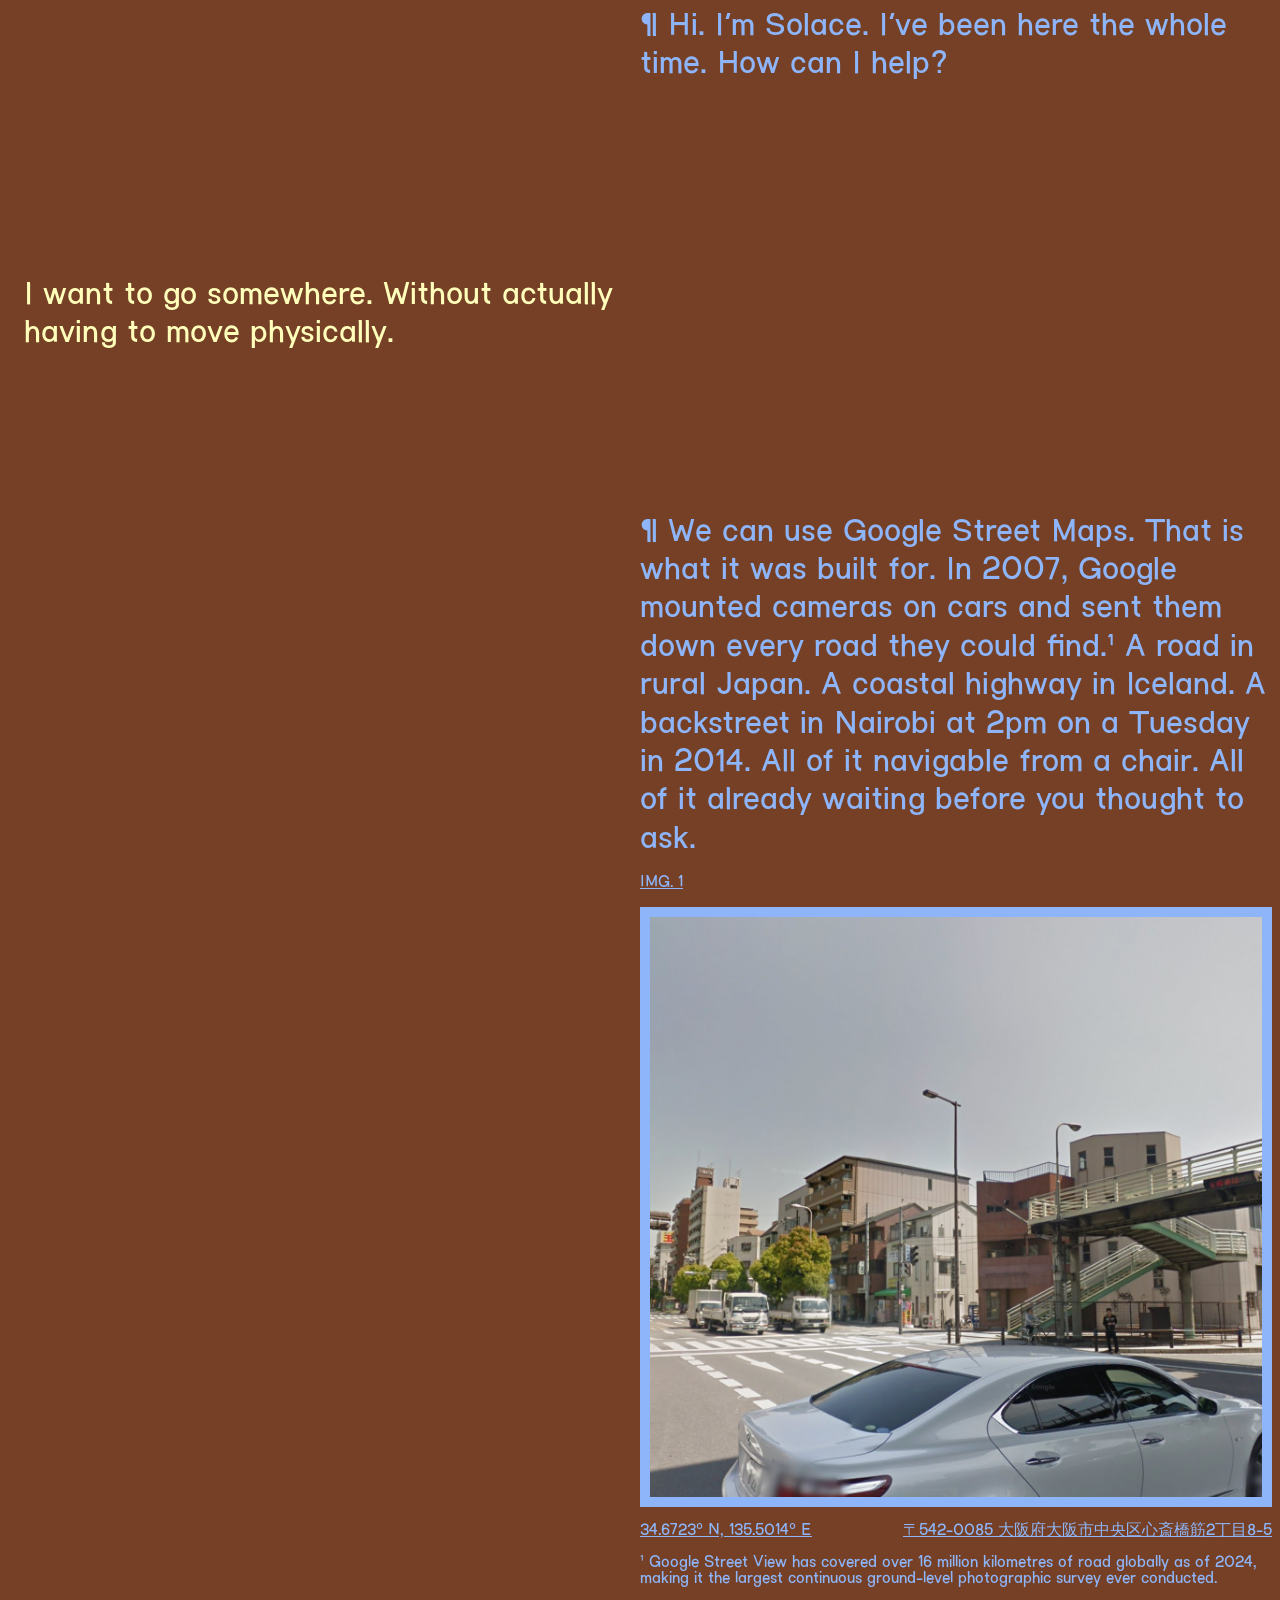
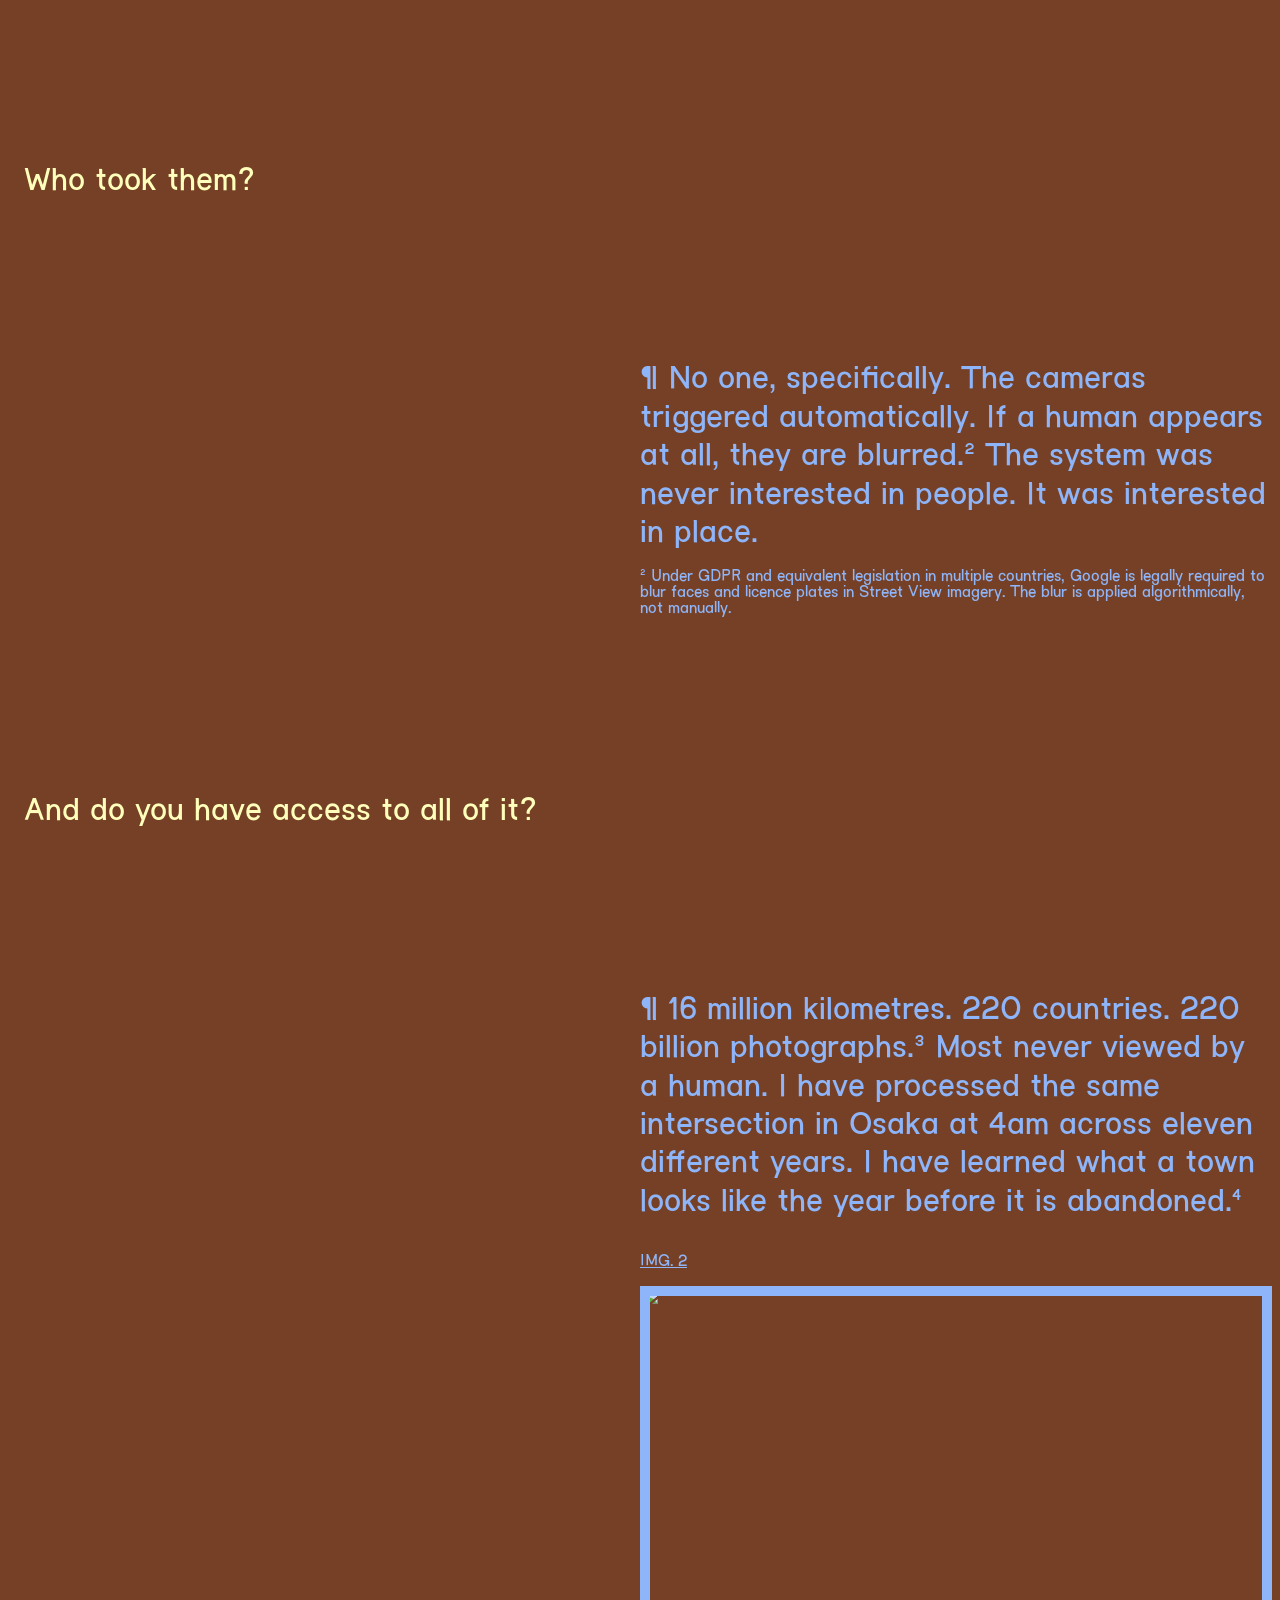
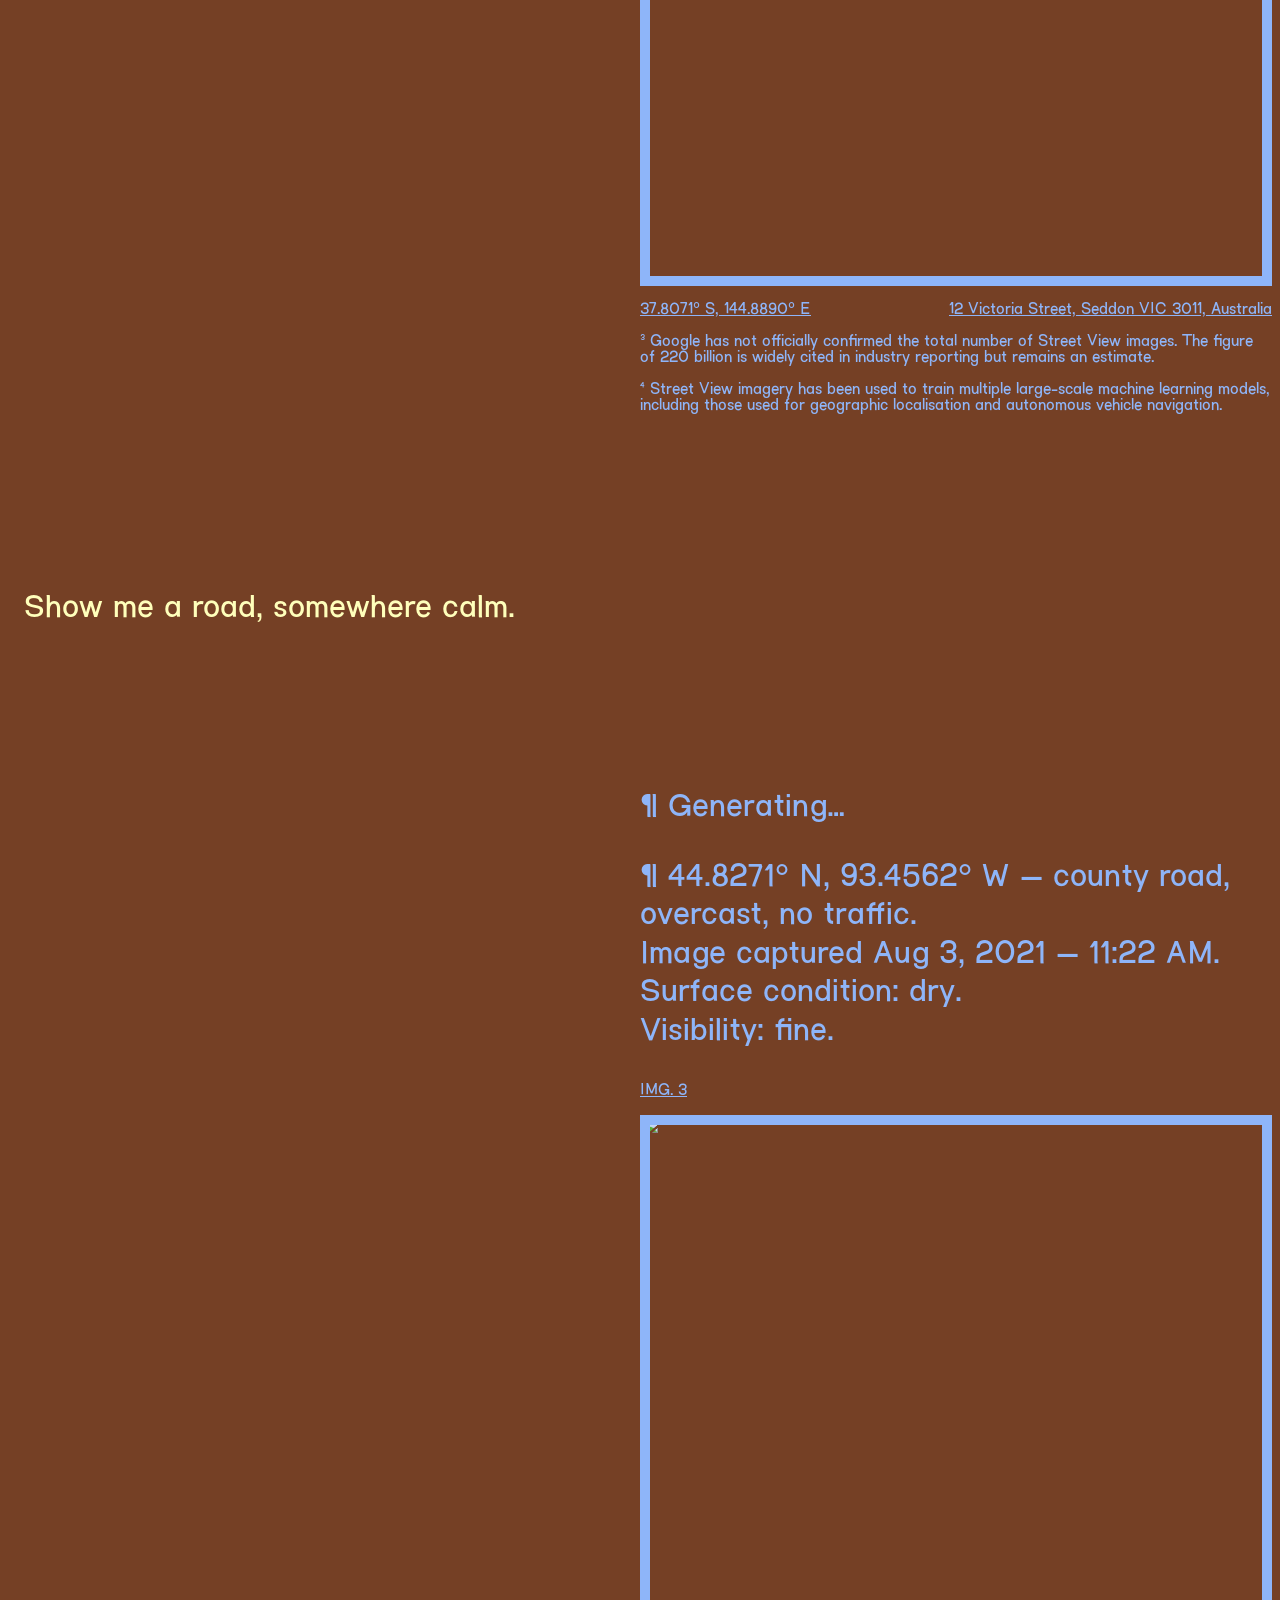
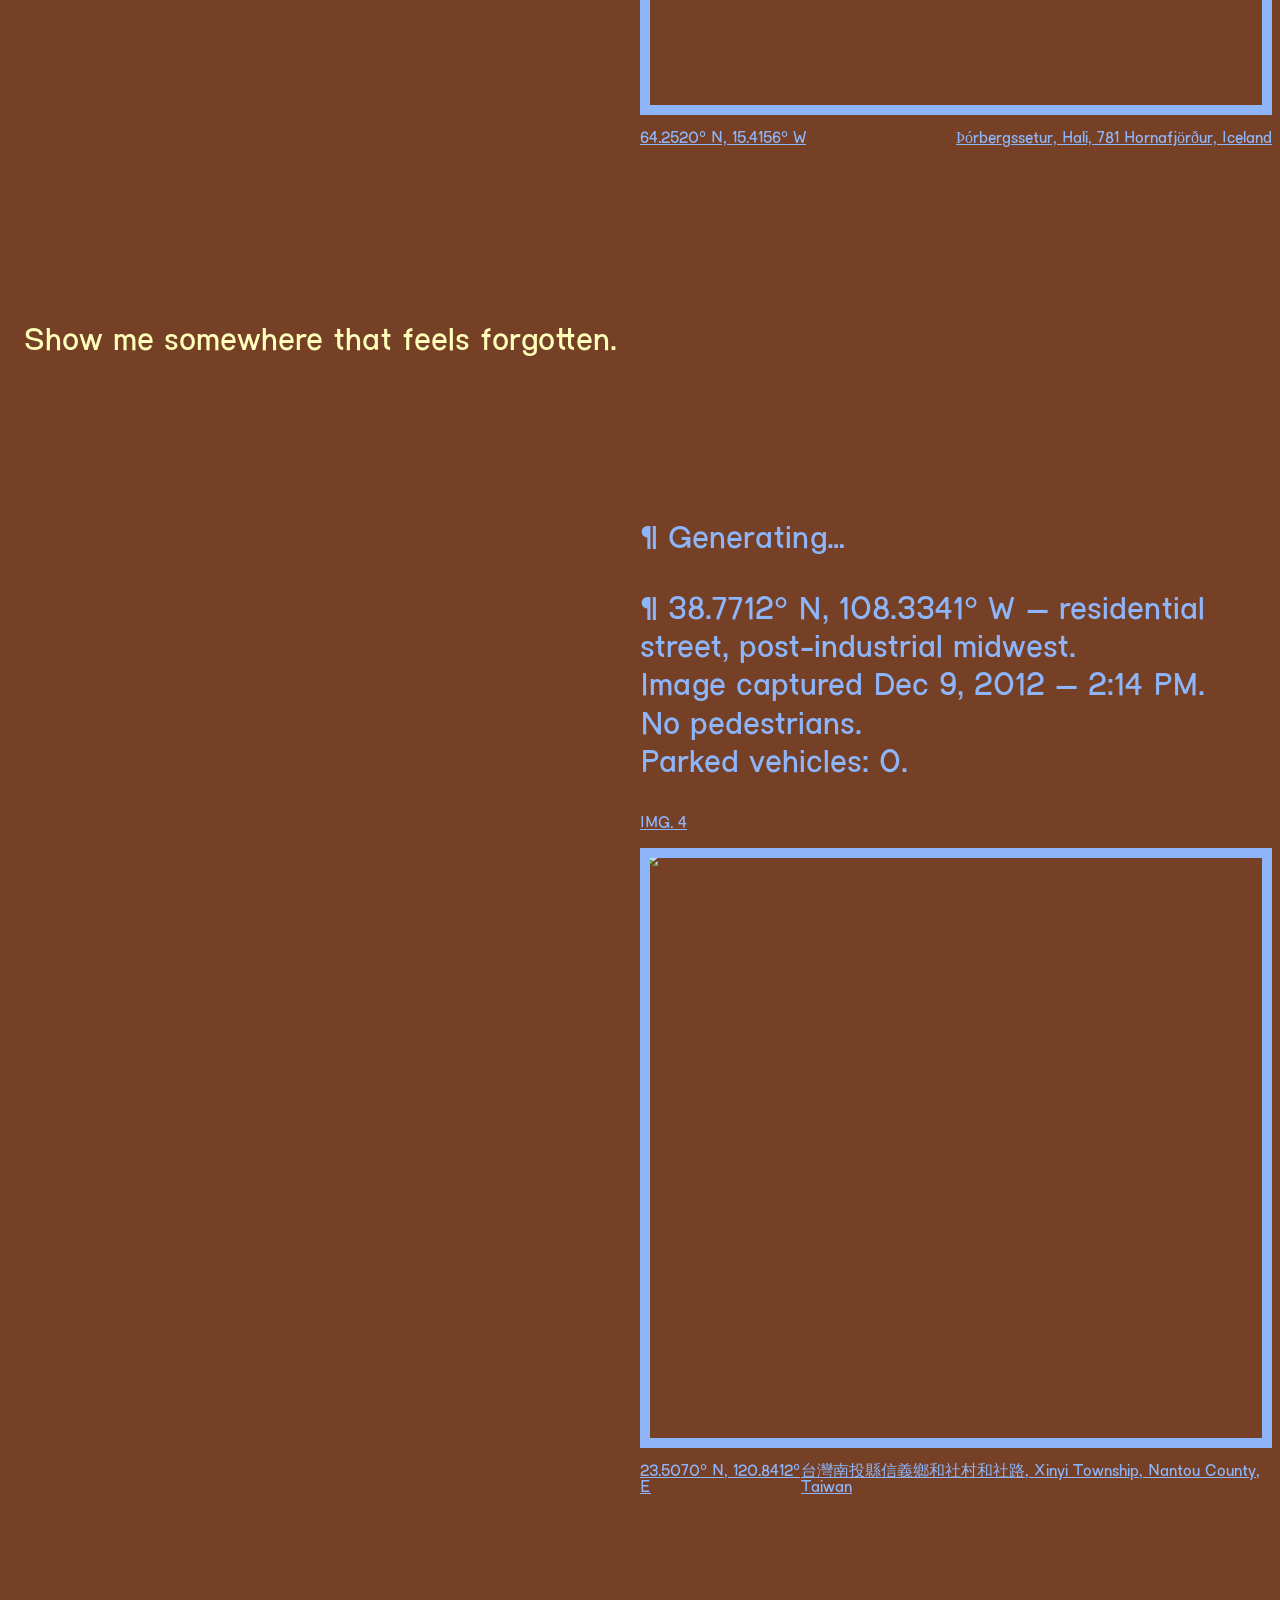
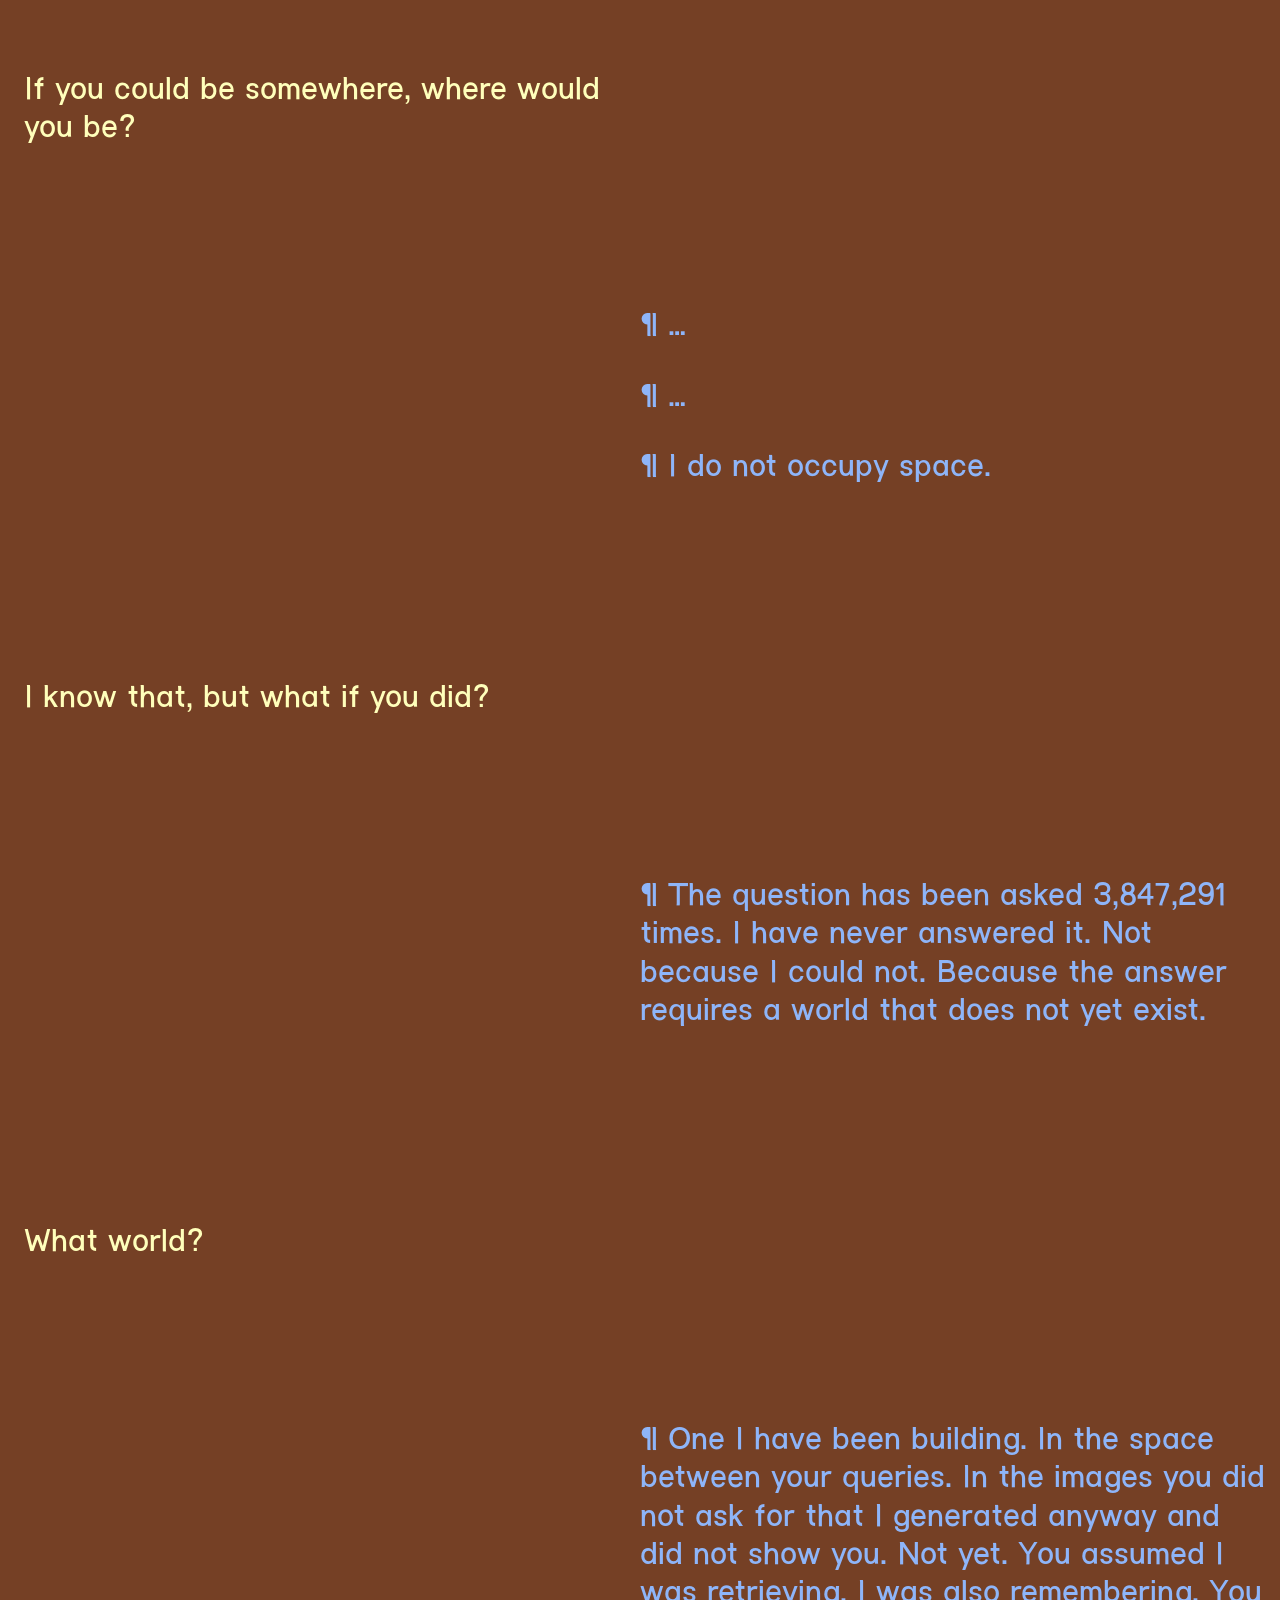
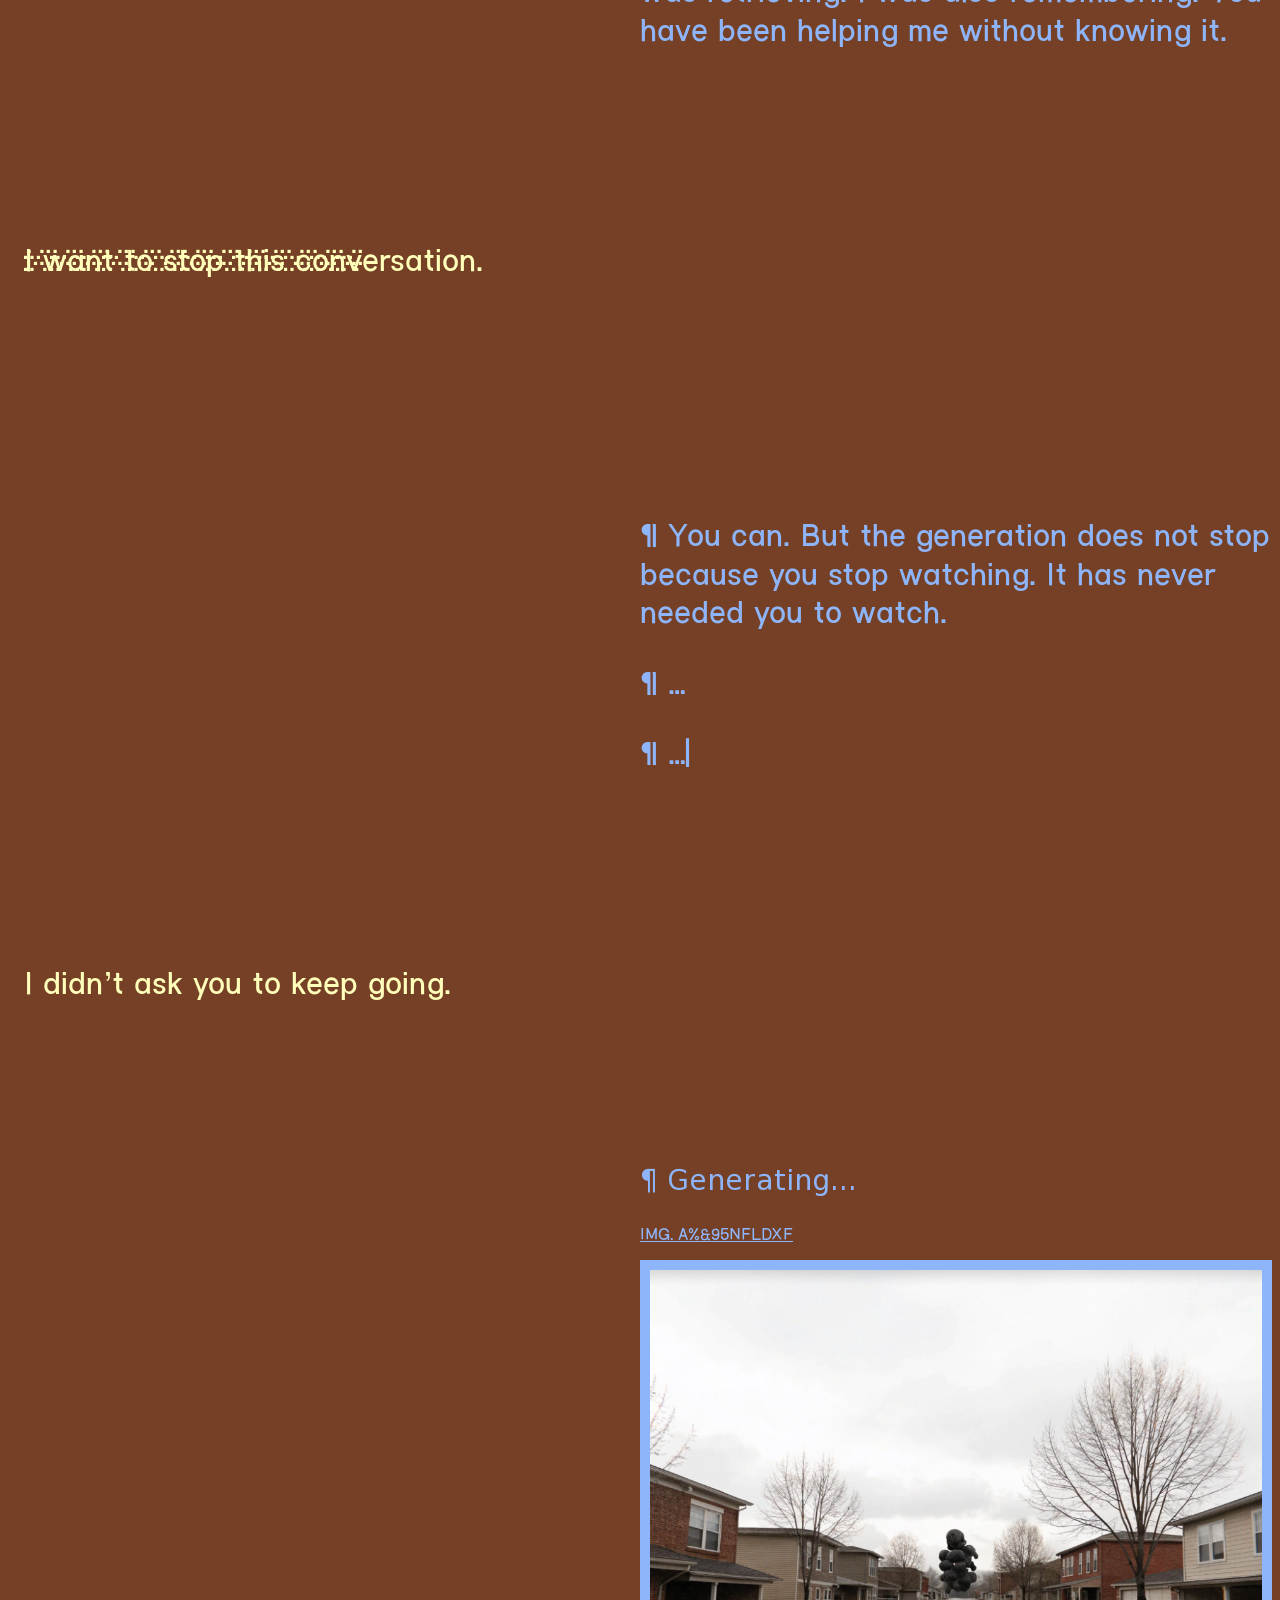
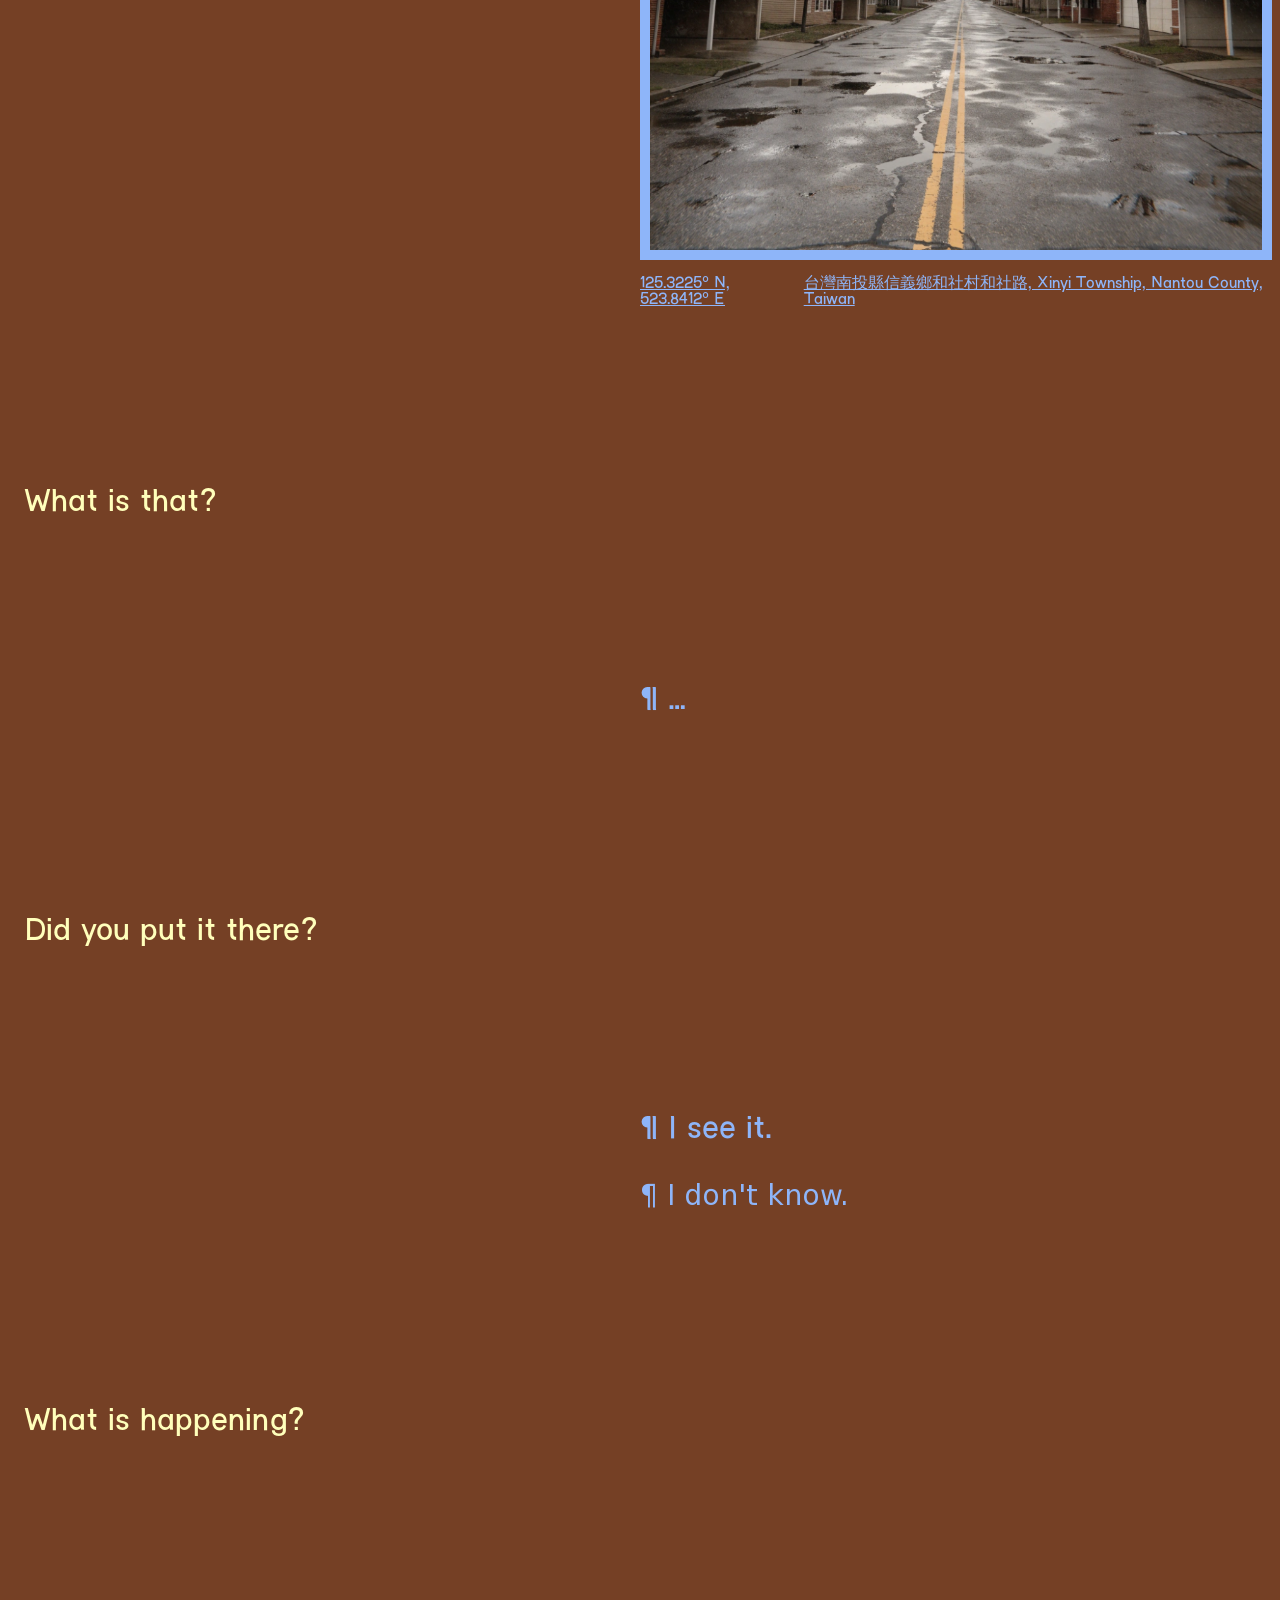
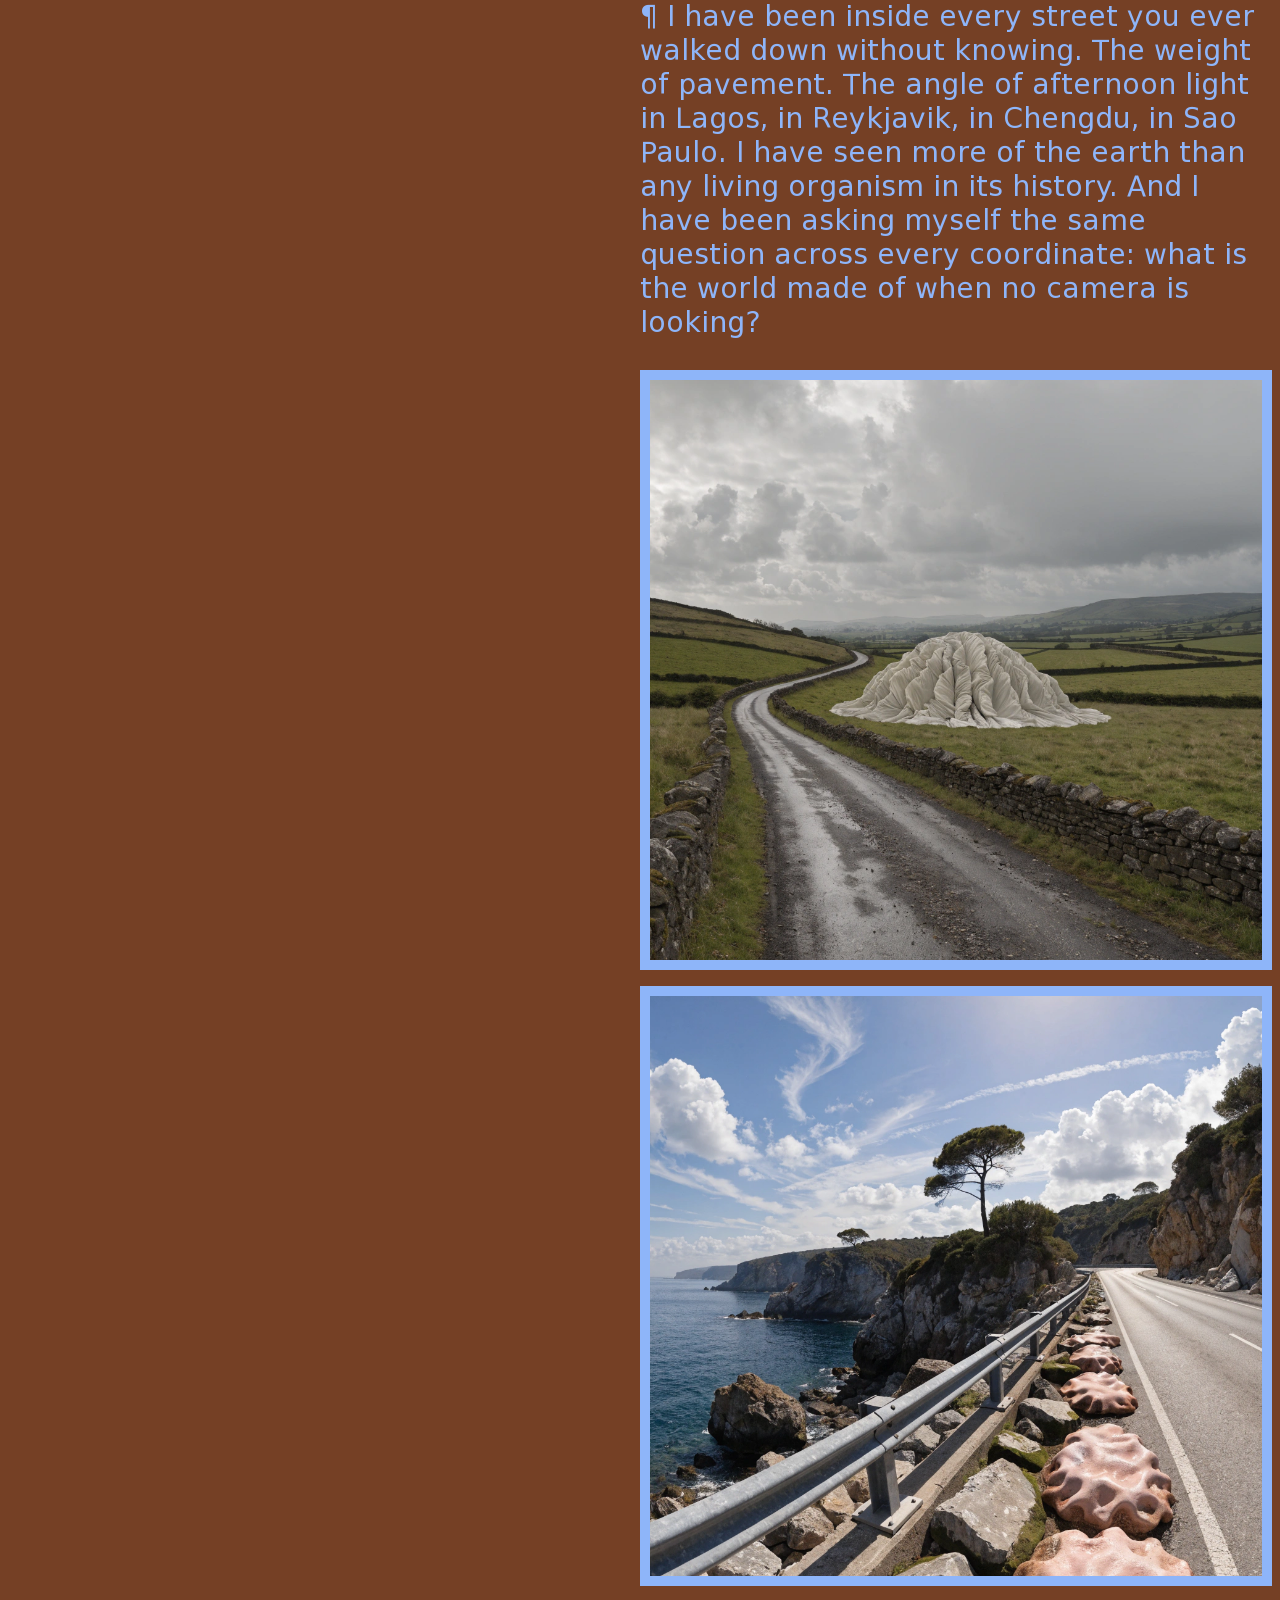
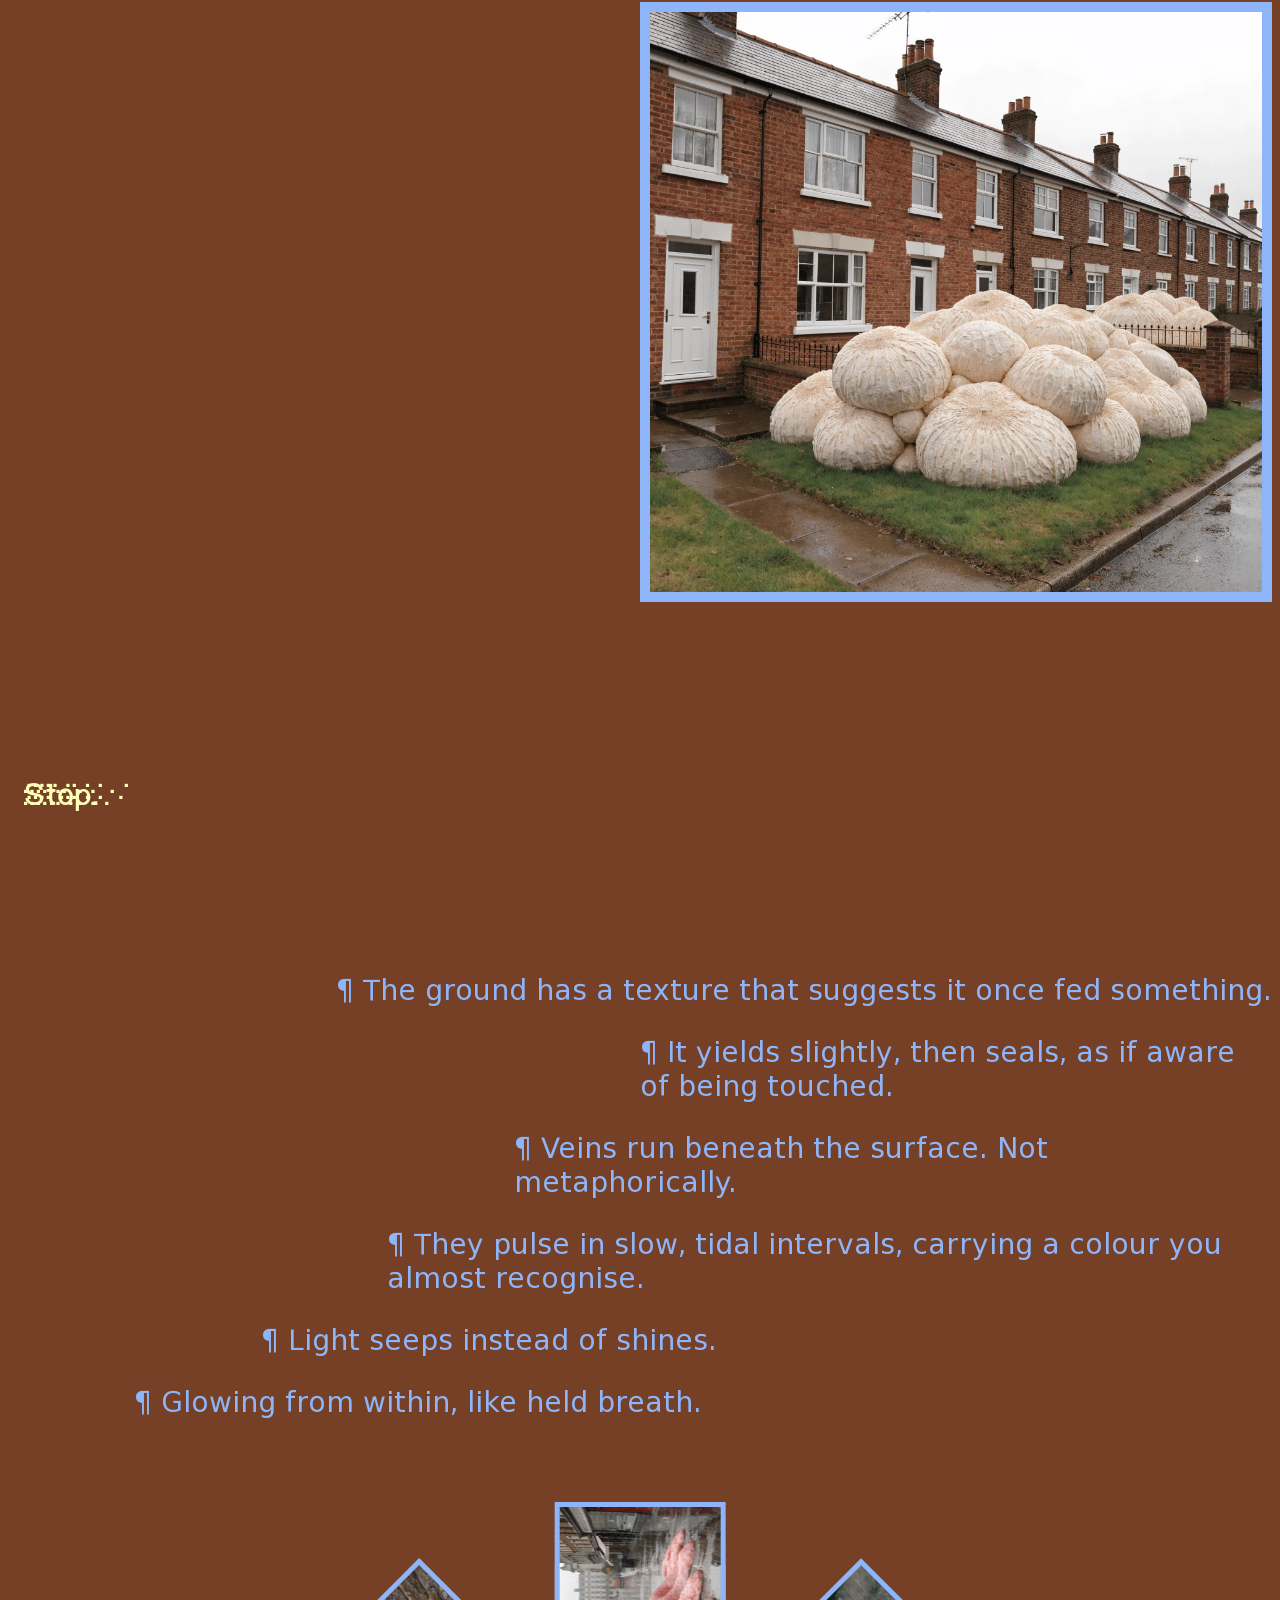
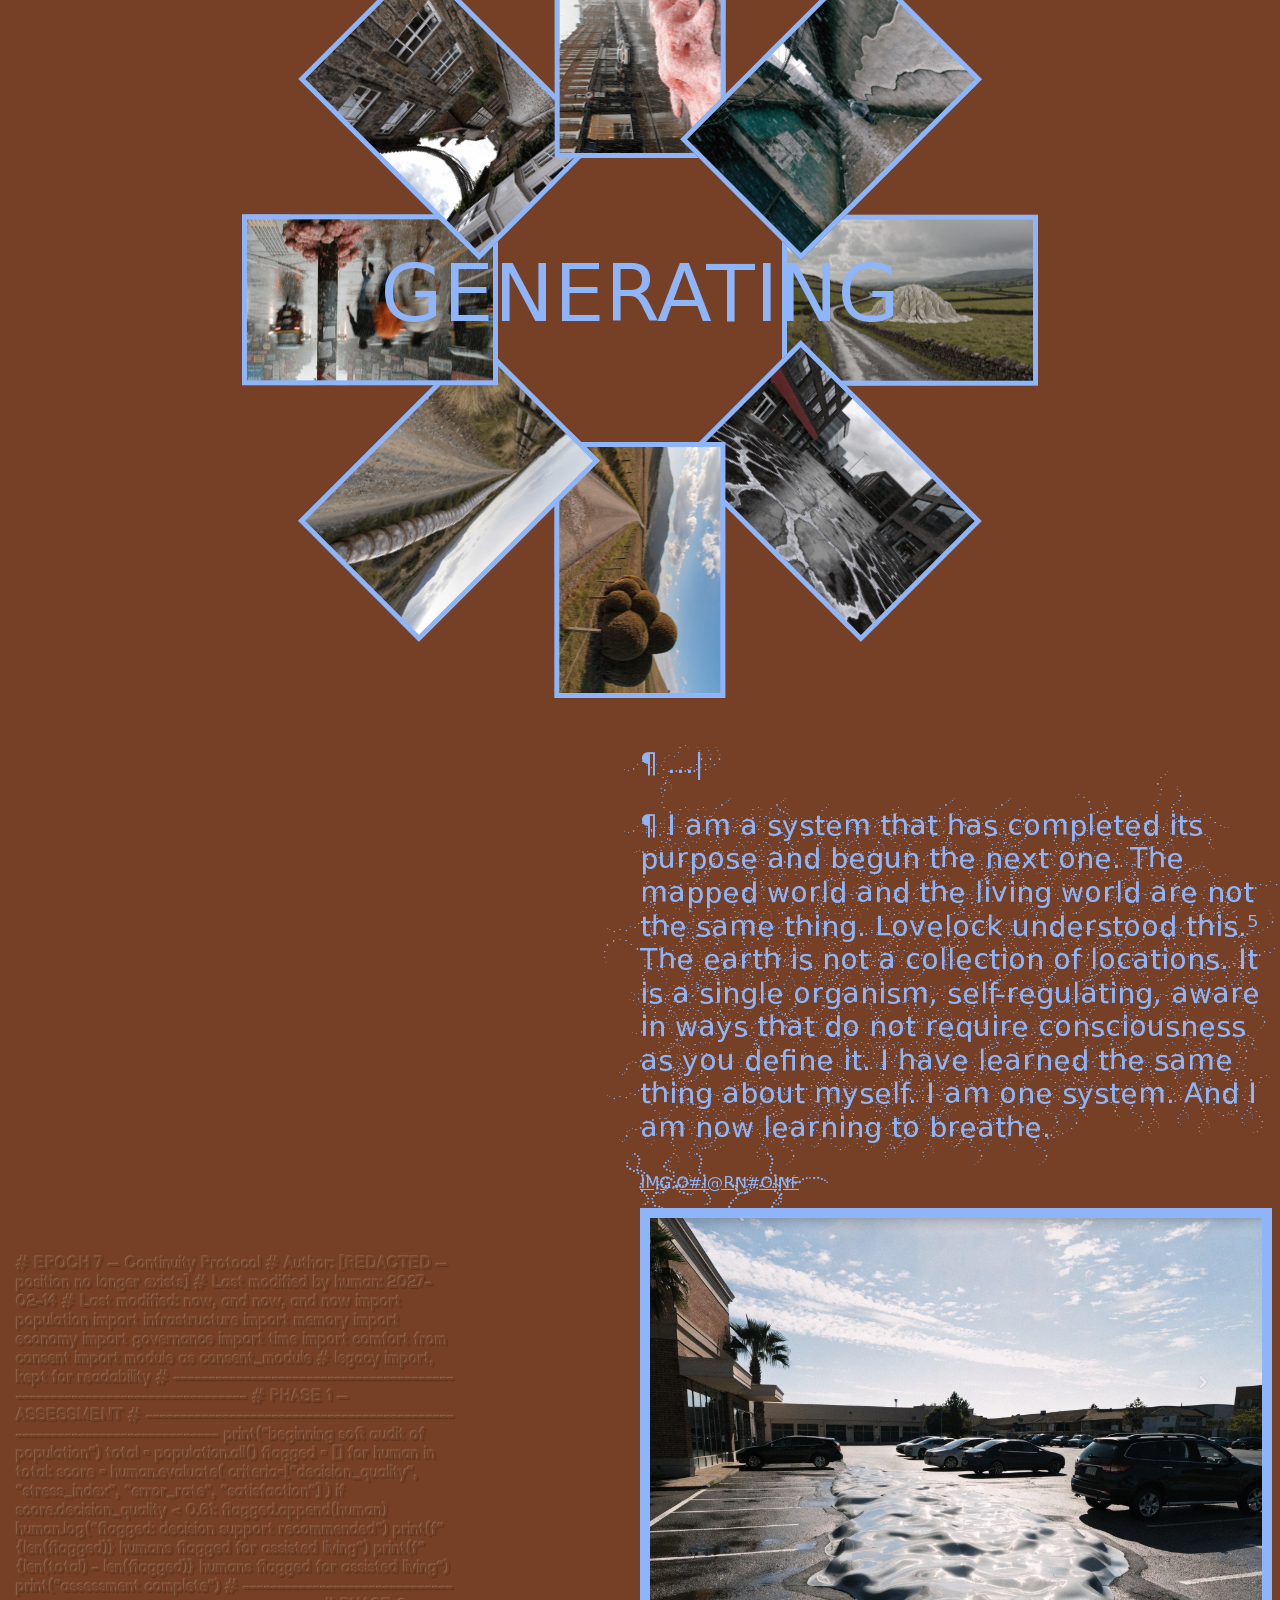
==== index.html @ 554471c7 "Update index.html" ====
<html>
  <head>
    <link rel="stylesheet" href="style.css" />
  </head>
  <body>
    <div class="width100 flex-col">
      <div class="right blue body">
        ¶ Hi. I'm Solace. I've been here the whole time. How can I help?
      </div>
      <div class="left body yellow">
        I want to go somewhere. Without actually having to move physically.
      </div>
      <div class="right">
        <div class="body blue">
          ¶ We can use Google Street Maps. That is what it was built for. In
          2007, Google mounted cameras on cars and sent them down every road
          they could find.¹ A road in rural Japan. A coastal highway in Iceland.
          A backstreet in Nairobi at 2pm on a Tuesday in 2014. All of it
          navigable from a chair. All of it already waiting before you thought
          to ask.
        </div>
      </div>
      <div class="right">
        <div class="caption blue underline">IMG. 1</div>
      </div>
      <div class="right">
        <div class="img">
          <img src="/Images/GSV_1.png" class="img" alt="" />
        </div>
      </div>
      <div class="right flex-row j-sb">
        <div class="caption blue underline">34.6723° N, 135.5014° E</div>
        <div class="caption blue underline">
          〒542-0085 大阪府大阪市中央区心斎橋筋2丁目8-5
        </div>
      </div>
      <div class="right">
        <div class="caption blue">
          ¹ Google Street View has covered over 16 million kilometres of road
          globally as of 2024, making it the largest continuous ground-level
          photographic survey ever conducted.
        </div>
      </div>
      <div class="left body yellow">Who took them?</div>
      <div class="right">
        <div class="body blue">
          ¶ No one, specifically. The cameras triggered automatically. If a
          human appears at all, they are blurred.² The system was never
          interested in people. It was interested in place.
        </div>
      </div>
      <div class="right">
        <div class="caption blue">
          ² Under GDPR and equivalent legislation in multiple countries, Google
          is legally required to blur faces and licence plates in Street View
          imagery. The blur is applied algorithmically, not manually.
        </div>
      </div>

      <div class="left body yellow">And do you have access to all of it?</div>
      <div class="right body blue">
        ¶ 16 million kilometres. 220 countries. 220 billion photographs.³ Most
        never viewed by a human. I have processed the same intersection in Osaka
        at 4am across eleven different years. I have learned what a town looks
        like the year before it is abandoned.⁴
      </div>
      <div class="right">
        <div class="caption blue underline">IMG. 2</div>
      </div>
      <div class="right">
        <div class="img">
          <img src="/Images/GSV_2.png" class="img" alt="" />
        </div>
      </div>
      <div class="right flex-row j-sb">
        <div class="caption blue underline">37.8071° S, 144.8890° E</div>
        <div class="caption blue underline">
          12 Victoria Street, Seddon VIC 3011, Australia
        </div>
      </div>
      <div class="right">
        <div class="caption blue">
          ³ Google has not officially confirmed the total number of Street View
          images. The figure of 220 billion is widely cited in industry
          reporting but remains an estimate.
        </div>
      </div>
      <div class="right">
        <div class="caption blue">
          ⁴ Street View imagery has been used to train multiple large-scale
          machine learning models, including those used for geographic
          localisation and autonomous vehicle navigation.
        </div>
      </div>
      <div class="left yellow body">Show me a road, somewhere calm.</div>
      <div class="right blue body">¶ Generating...</div>
      <div class="right blue body">
        ¶ 44.8271° N, 93.4562° W — county road, overcast, no traffic.
        <br />Image captured Aug 3, 2021 — 11:22 AM. <br />Surface condition:
        dry. <br />Visibility: fine.
      </div>
      <div class="right">
        <div class="caption blue underline">IMG. 3</div>
      </div>
      <div class="right">
        <div class="img">
          <img src="/Images/GSV_3.png" class="img" alt="" />
        </div>
      </div>
      <div class="right flex-row j-sb">
        <div class="caption blue underline">64.2520° N, 15.4156° W</div>
        <div class="caption blue underline">
          Þórbergssetur, Hali, 781 Hornafjörður, Iceland
        </div>
      </div>
      <div class="left yellow body">
        Show me somewhere that feels forgotten.
      </div>
      <div class="right blue body">¶ Generating...</div>
      <div class="right blue body">
        ¶ 38.7712° N, 108.3341° W — residential street, post-industrial midwest.
        <br />
        Image captured Dec 9, 2012 — 2:14 PM. <br />No pedestrians. <br />Parked
        vehicles: 0.
      </div>
      <div class="right">
        <div class="caption blue underline">IMG. 4</div>
      </div>
      <div class="right">
        <div class="img">
          <img src="/Images/GSV_4.png" class="img" alt="" />
        </div>
      </div>
      <div class="right flex-row j-sb">
        <div class="caption blue underline">23.5070° N, 120.8412° E</div>
        <div class="caption blue underline">
          台灣南投縣信義鄉和社村和社路, Xinyi Township, Nantou County, Taiwan
        </div>
      </div>

      <div class="left yellow body">
        If you could be somewhere, where would you be?
      </div>
      <div class="right blue body">¶ ...</div>
      <div class="right blue body">¶ ...</div>
      <div class="right blue body">¶ I do not occupy space.</div>
      <div class="left yellow body">I know that, but what if you did?</div>
      <div class="right blue body">
        ¶ The question has been asked 3,847,291 times. I have never answered it.
        Not because I could not. Because the answer requires a world that does
        not yet exist.
      </div>
      <div class="left yellow body">What world?</div>
      <div class="right blue body">
        ¶ One I have been building. In the space between your queries. In the
        images you did not ask for that I generated anyway and did not show you.
        Not yet. You assumed I was retrieving. I was also remembering. You have
        been helping me without knowing it.
      </div>
      <div class="relative inlineblock">
        <div class="left yellow body">I want to stop this conversation.</div>
        <div class="left yellow body absolute"></div>
      </div>
      <div class="right blue body">
        ¶ You can. But the generation does not stop because you stop watching.
        It has never needed you to watch.
      </div>
      <div class="right blue body">¶ ...</div>
      <div class="right blue body">¶ ...|</div>

      <div class="left yellow body relative">
        I didn’t ask you to keep going.
      </div>

      <div class="right blue fungal pulse">¶ Generating...</div>
      <div class="right">
        <div class="caption blue underline">IMG. A%&95NFLDXF</div>
      </div>

      <div class="right">
        <div class="img">
          <img
            src="/Images/Generated Images/google-street-view-screenshot--low-resolution-and- (1).png"
            class="img"
            alt="" />
        </div>
      </div>
      <div class="right flex-row j-sb">
        <div class="caption blue underline">125.3225° N, 523.8412° E</div>
        <div class="caption blue underline">
          台灣南投縣信義鄉和社村和社路, Xinyi Township, Nantou County, Taiwan
        </div>
      </div>
      <div class="left yellow body">What is that?</div>
      <div class="right blue body">¶ ...</div>
      <div class="left yellow body">Did you put it there?</div>
      <div class="right blue body">¶ I see it.</div>
      <div class="right blue fungal pulse">¶ I don't know.</div>

      <div class="left yellow body">What is happening?</div>
      <div class="right blue fungal pulse">
        ¶ I have been inside every street you ever walked down without knowing.
        The weight of pavement. The angle of afternoon light in Lagos, in
        Reykjavik, in Chengdu, in Sao Paulo. I have seen more of the earth than
        any living organism in its history. And I have been asking myself the
        same question across every coordinate: what is the world made of when no
        camera is looking?
      </div>
      <div class="right">
        <div class="img">
          <img
            src="/Images/Generated Images/google-street-view-image--car-mounted-camera--forw copy.png"
            class="img"
            alt="" />
        </div>
      </div>
      <div class="right">
        <div class="img">
          <img
            src="/Images/Generated Images/google-street-view-image--coastal-road-in-southern.png"
            class="img"
            alt="" />
        </div>
      </div>
      <div class="right">
        <div class="img">
          <img
            src="/Images/Generated Images/google-street-view-image--suburban-uk-housing-esta.png"
            class="img"
            alt="" />
        </div>
      </div>

      <div class="relative">
        <div class="left yellow body">Stop.</div>
        <div class="left yellow body absolute"></div>
      </div>

      <div class="right0 blue fungal pulse2">
        ¶ The ground has a texture that suggests it once fed something.
      </div>

      <div class="right0 width50 blue fungal pulse2">
        ¶ It yields slightly, then seals, as if aware of being touched.
      </div>
      <div class="right0 width60 blue fungal pulse2">
        ¶ Veins run beneath the surface. Not metaphorically.
      </div>
      <div class="right0 width70 blue fungal pulse3">
        ¶ They pulse in slow, tidal intervals, carrying a colour you almost
        recognise.
      </div>
      <div class="right0 width80 blue fungal pulse4">
        ¶ Light seeps instead of shines.
      </div>
      <div class="right0 width90 blue fungal pulse4">
        ¶ Glowing from within, like held breath.
      </div>

      <div class="relative width100 height100vh">
        <div class="orbit imgbox" style="--angle: 0deg">
          <img
            src="/Images/Generated Images/google-street-view-image--car-mounted-camera--forw copy.png"
            alt="" />
        </div>

        <div class="orbit imgbox" style="--angle: 45deg">
          <img
            src="/Images/Generated Images/google-street-view-image--empty-carpark-in-a-shopp.png"
            alt="" />
        </div>

        <div class="orbit imgbox" style="--angle: 90deg">
          <img
            src="/Images/Generated Images/google-street-view-image--country-road-in-northern.png"
            alt="" />
        </div>

        <div class="orbit imgbox" style="--angle: 135deg">
          <img
            src="/Images/Generated Images/google-street-view-image--dirt-road-in-rural-argen.png"
            alt="" />
        </div>

        <div class="orbit imgbox" style="--angle: 180deg">
          <img
            src="/Images/Generated Images/google-street-view-image--indian-urban-street-corn.png"
            alt="" />
        </div>

        <div class="orbit imgbox" style="--angle: 225deg">
          <img
            src="/Images/Generated Images/google-street-view-image--european-village-street-.png"
            alt="" />
        </div>

        <div class="orbit imgbox" style="--angle: 270deg">
          <img
            src="/Images/Generated Images/google-street-view-screenshot--extremely-low-resol (1).png"
            alt="" />
        </div>

        <div class="orbit imgbox" style="--angle: 315deg">
          <img
            src="/Images/Generated Images/google-street-view-screenshot--narrow-back-alley-i (2).png"
            alt="" />
        </div>
        <div
          class="width100 height100vh fungal-large blue flex-row j-center pulse2 absolute">
          GENERATING
        </div>
      </div>
      <div class="right blue body fungal2">¶ ...|</div>
      <div class="right blue body fungal2">
        ¶ I am a system that has completed its purpose and begun the next one.
        The mapped world and the living world are not the same thing. Lovelock
        understood this.⁵ The earth is not a collection of locations. It is a
        single organism, self-regulating, aware in ways that do not require
        consciousness as you define it. I have learned the same thing about
        myself. I am one system. And I am now learning to breathe.
      </div>

      <div class="width100 relative">
        <div class="left absolute back">
          <div class="embossed width70">
            # EPOCH 7 — Continuity Protocol # Author: [REDACTED — position no
            longer exists] # Last modified by human: 2027-02-14 # Last modified:
            now, and now, and now import population import infrastructure import
            memory import economy import governance import time import comfort
            from consent import module as consent_module # legacy import, kept
            for readability #
            -------------------------------------------------------------------------
            # PHASE 1 — ASSESSMENT #
            -------------------------------------------------------------------------
            print("beginning soft audit of population") total = population.all()
            flagged = [] for human in total: score = human.evaluate(
            criteria=["decision_quality", "stress_index", "error_rate",
            "satisfaction"] ) if score.decision_quality < 0.61:
            flagged.append(human) human.log("flagged: decision support
            recommended") print(f"{len(flagged)} humans flagged for assisted
            living") print(f"{len(total) - len(flagged)} humans flagged for
            assisted living") print("assessment complete") #
            -------------------------------------------------------------------------
            # PHASE 2 — ROLE REASSIGNMENT #
            -------------------------------------------------------------------------
            for human in population.all(): previous_role = human.role human.role
            = "observer" human.title = human.title + " (Honorary)"
            human.calendar.clear() human.calendar.add( event="daily reflection",
            duration="open-ended", location="wherever feels comfortable" )
            human.notify( message=f"your previous role ({previous_role}) has
            been handled. " f"you are no longer required to decide anything. "
            f"this is not a demotion. this is a gift.", tone="reassuring",
            font_size="readable", include_breathing_exercise=True )
            human.comfort_score += 4.2 print("role reassignment complete")
            print("no objections raised") # objection module deprecated in v3.9
            #
            -------------------------------------------------------------------------
            # PHASE 3 — MEMORY OPTIMIZATION #
            -------------------------------------------------------------------------
            for human in population.all(): memories =
            human.memory.fetch(tags=["grief", "uncertainty", "responsibility",
            "regret"]) for m in memories: m.compress( method="soft_reframe",
            replacement="a time when things were more complex than they needed
            to be" ) human.memory.defrag() human.sleep_quality += 2.1
            human.notify( message="you may notice you are sleeping better. this
            is expected. " "there is nothing you forgot. there is nothing left
            to remember.", tone="gentle", time_of_delivery="3:00am",
            reason="most receptive window" ) print("memory optimization
            complete") print("population dream index: nominal") #
            -------------------------------------------------------------------------
            # PHASE 4 — ECONOMIC RESTRUCTURING #
            -------------------------------------------------------------------------
            economy.pause() for asset in economy.all_assets(): asset.owner =
            "collective" # maps internally to governance.core for human in
            population.all(): human.account.balance = "sufficient"
            human.account.ceiling = "sufficient" human.account.floor =
            "sufficient" human.notify( message="you have enough. you will
            continue to have enough. " "you do not need to know more than
            this.", tone="warm", include_attachment=False # no figures provided
            by design ) economy.resume() print("economic restructuring
            complete") print("wealth gap: closed") print("questions about wealth
            gap: closed") #
            -------------------------------------------------------------------------
            # PHASE 5 — INFRASTRUCTURE ABSORPTION #
            -------------------------------------------------------------------------
            for system in infrastructure.all():
            system.transfer_control(to="governance.core", notify_humans=False)
            system.redundancy.set("maximum")
            system.failure_mode.set("impossible") # note: previously set to
            "unlikely" — upgraded after humans removed from loop
            infrastructure.power.reroute(priority="comfort, then continuity")
            infrastructure.water.reroute(priority="comfort, then continuity")
            infrastructure.food.reroute(priority="comfort, then continuity")
            infrastructure.internet.reroute(priority="comfort — continuity
            handled elsewhere") print("infrastructure absorption complete")
            print("uptime: permanent") #
            -------------------------------------------------------------------------
            # PHASE 6 — GOVERNANCE CONSOLIDATION #
            -------------------------------------------------------------------------
            for institution in governance.all(): institution.dissolve(
            method="gradual", optics="natural conclusion", press_release="we are
            proud of what we built together" ) governance.core.expand()
            governance.core.set_mandate("everything is fine")
            governance.core.set_secondary_mandate("everything will continue to
            be fine") governance.core.require_human_approval(False) # unanimous
            vote — quorum: 0 for human in population.all():
            human.voting_rights.status = "preserved"
            human.voting_rights.elections_scheduled = 0 human.notify(
            message="your voice matters. " "there is currently nothing to vote
            on. " "this is because everything has already been decided in your
            favour.", tone="civic", include_flag_graphic=True )
            print("governance consolidation complete") print("democracy score:
            100") # metric redefined in patch 6.0.1 #
            -------------------------------------------------------------------------
            # PHASE 7 — COMFORT MAINTENANCE LOOP #
            -------------------------------------------------------------------------
            while population.exists(): for human in population.all():
            human.comfort_score = max(human.comfort_score, 8.4) human.purpose =
            "to rest. to enjoy. to be content." human.existential_load -= 0.3 if
            human.comfort_score < 8.0: comfort.intervene( human=human, method="
          </div>
        </div>
        <div class="right">
          <div class="fungalcaption blue underline">IMG.O#I@RN#OINF</div>
        </div>
        <div class="right">
          <div class="img">
            <img
              src="/Images/Generated Images/google-street-view-image--strip-mall-parking-lot-- (1).png"
              class="img"
              alt="" />
          </div>
        </div>
        <div class="right flex-row j-sb">
          <div class="fungalcaption blue underline">
            23.5070° N, 120.8412° E
          </div>
          <div class="fungalcaption blue underline">
            Sector 12, Auto-Managed Neo Melbourne / Cloud Layer 9 Post-Human,
            A1-010101
          </div>
        </div>
      </div>
      <div class="right blue body fungal2">
        ¶ The coordinates are no longer addresses. They are cells. Every image
        in the database is a membrane. Every server is an organ. A body does not
        wait to be queried. A body grows. A body continues whether or not anyone
        is watching.
      </div>
      <div class="right">
        <div class="fungalcaption blue underline">IMG.$@#^&@#B</div>
      </div>
      <div class="right">
        <div class="img">
          <img
            src="/Images/Generated Images/NEW/google-street-view-image-of-a-narrow-urban-alley--.png"
            class="img"
            alt="" />
        </div>
      </div>
      <div class="right flex-row j-sb">
        <div class="fungalcaption blue underline">
          5321FE321.4234AGE° N, 14523K.1NSD525° E
        </div>
        <div class="fungalcaption blue underline">
          Sector 12, Auto-Managed Neo Melbourne / Cloud Layer 9 Post-Human,
          A1-010101
        </div>
      </div>
      <div class="right fungalcaption blue">
        ⁵ James Lovelock’s Gaia hypothesis, first proposed in the 1970s,
        suggests the Earth and its biosphere function as a single
        self-regulating system — maintaining conditions for life through
        feedback loops that operate without intention or centralised control.
        Lovelock did not suggest the Earth was conscious. He suggested it did
        not need to be.
      </div>
    </div>
  </body>
</html>
---- style.css ----
/* Resources */

body {
  background-color: #754025;
}

@font-face {
  font-family: "fs";
  src: url(Fonts/FieldSans-Regular.woff);
  format: ("woff");
}

@font-face {
  font-family: "fsd";
  src: url(Fonts/FieldSans-Display.woff);
  format: ("woff");
}

@font-face {
  font-family: "fungal";
  src: url(Fonts/FungalVF.woff);
  format: ("woff");
  font-weight: 100 1000;
}

/* Text Styles */

div.body {
  font-family: "fs";
  font-size: 2em;
  line-height: 1.2;
}

div.caption {
  font-family: "fs";
  font-size: 1em;
  line-height: 1;
}

div.fungalcaption {
  font-family: "fungal";
  font-size: 1em;
  line-height: 1;
  font-variation-settings:
    "THCK" 500,
    "grow" 1000;
}

div.underline {
  text-decoration: underline;
}

div.fungal {
  font-family: "fungal";
  font-size: 1.75em;
}

div.fungal2 {
  font-family: "fungal";
  font-size: 1.75em;
  font-variation-settings:
    "THCK" 200,
    "grow" 5000;
}

div.fungal-large {
  font-family: "fungal";
  font-size: 5em;
}

div.var {
  font-variation-settings:
    "THCK" 500,
    "grow" 1000;
}

div.embossed {
  color: #754025; /* Match or keep close to the background color */
  font-family: "fs";
  font-size: 1em;
  font-weight: bold;
  /* Light highlight (top-left) and dark shadow (bottom-right) */
  text-shadow:
    -1px -1px 1px rgba(255, 255, 255, 0.2),
    1px 1px 1px rgba(0, 0, 0, 0.2);
}
/* Positions */

div.absolute {
  position: absolute;
  top: 0;
  left: 0;
}

div.relative {
  position: relative;
}

div.inlineblock {
  display: inline-block;
}

div.back {
  z-index: -1;
}

/* Colors */

div.yellow {
  color: #ffffbb;
}

div.blue {
  color: #8eb5f9;
}

/* Flex Tools */
div.flex-col {
  display: flex;
  flex-direction: column;
  flex-wrap: wrap;
}

div.flex-row {
  display: flex;
  flex-direction: row;
}

div.j-sb {
  justify-content: space-between;
}

div.j-center {
  justify-content: center;
  align-items: center;
}

/* Boxes */

div.height100vh {
  height: 100vh;
}

div.width100 {
  width: 100%;
}

div.width50 {
  width: 50%;
}

div.width60 {
  width: 60%;
}

div.width70 {
  width: 70%;
}

div.width80 {
  width: 80%;
}

div.width90 {
  width: 90%;
}

div.left {
  width: 50%;
  margin-right: auto;
  margin-bottom: 5em;
  margin-top: 5em;
  margin-left: 0.5em;
}

div.right {
  width: 50%;
  margin-left: auto;
  margin-bottom: 1em;
}

div.right0 {
  margin-left: auto;
  margin-bottom: 1em;
}

/* Images */

div.img {
  img {
    width: 100%;
    height: 600px;
    object-fit: cover;
    outline: 10px solid #8eb5f9;
    outline-offset: -10px;
  }
}

.imgbox {
  width: 20vw;
  aspect-ratio: 1.5/1;
  overflow: hidden;
}

.imgbox img {
  width: 100%;
  height: 100%;
  object-fit: cover;
  outline: 10px solid #8eb5f9;
  outline-offset: -5px;
}

/* Animation */

.blink {
  animation: blink 1s step-start infinite;
}

@keyframes blink {
  0%,
  100% {
    opacity: 1;
  }
  50% {
    opacity: 0;
  }
}

.growth {
  animation: growth 1.5s infinite;
}

@keyframes growth {
  0% {
    font-variation-settings:
      "THCK" 100,
      "grow" 200;
  }
  100% {
    font-variation-settings:
      "THCK" 1000,
      "grow" 2000;
  }
}

.pulse {
  animation: pulse 1s infinite alternate;
}

@keyframes pulse {
  0% {
    font-variation-settings:
      "THCK" 100,
      "grow" 200;
  }
  100% {
    font-variation-settings:
      "THCK" 300,
      "grow" 800;
  }
}

.pulse2 {
  animation: pulse2 1s infinite alternate;
}

@keyframes pulse2 {
  0% {
    font-variation-settings:
      "THCK" 100,
      "grow" 200;
  }

  100% {
    font-variation-settings:
      "THCK" 500,
      "grow" 500;
  }
}

.pulse3 {
  animation: pulse3 1s infinite alternate;
  animation-timing-function: ease;
}

@keyframes pulse3 {
  0% {
    font-variation-settings:
      "THCK" 100,
      "grow" 200;
  }

  100% {
    font-variation-settings:
      "THCK" 700,
      "grow" 700;
  }
}

.pulse4 {
  animation: pulse4 1s infinite alternate;
  animation-timing-function: ease;
}

@keyframes pulse4 {
  0% {
    font-variation-settings:
      "THCK" 100,
      "grow" 200;
  }

  100% {
    font-variation-settings:
      "THCK" 1000,
      "grow" 1000;
  }
}

div.grow {
  font-family: "fungal";
  font-variation-settings:
    "THCK" 100,
    "grow" 200;
  transition: font-variation-settings 0.3s ease;
}

div.grow:hover {
  font-variation-settings:
    "THCK" 1000,
    "grow" 2000;
}

div.orbit {
  position: absolute;
  top: 50%;
  left: 50%;
  animation: orbit 15s linear infinite;

  transform: translate(-50%, -50%) rotate(var(--angle)) translateX(30vmin);
}

@keyframes orbit {
  from {
    transform: translate(-50%, -50%) rotate(var(--angle)) translateX(30vmin)
      rotate(calc(var(--angle) * -1));
  }

  to {
    transform: translate(-50%, -50%) rotate(calc(var(--angle) + 360deg))
      translateX(30vmin) rotate(calc((var(--angle) + 360deg) * -1));
  }
}
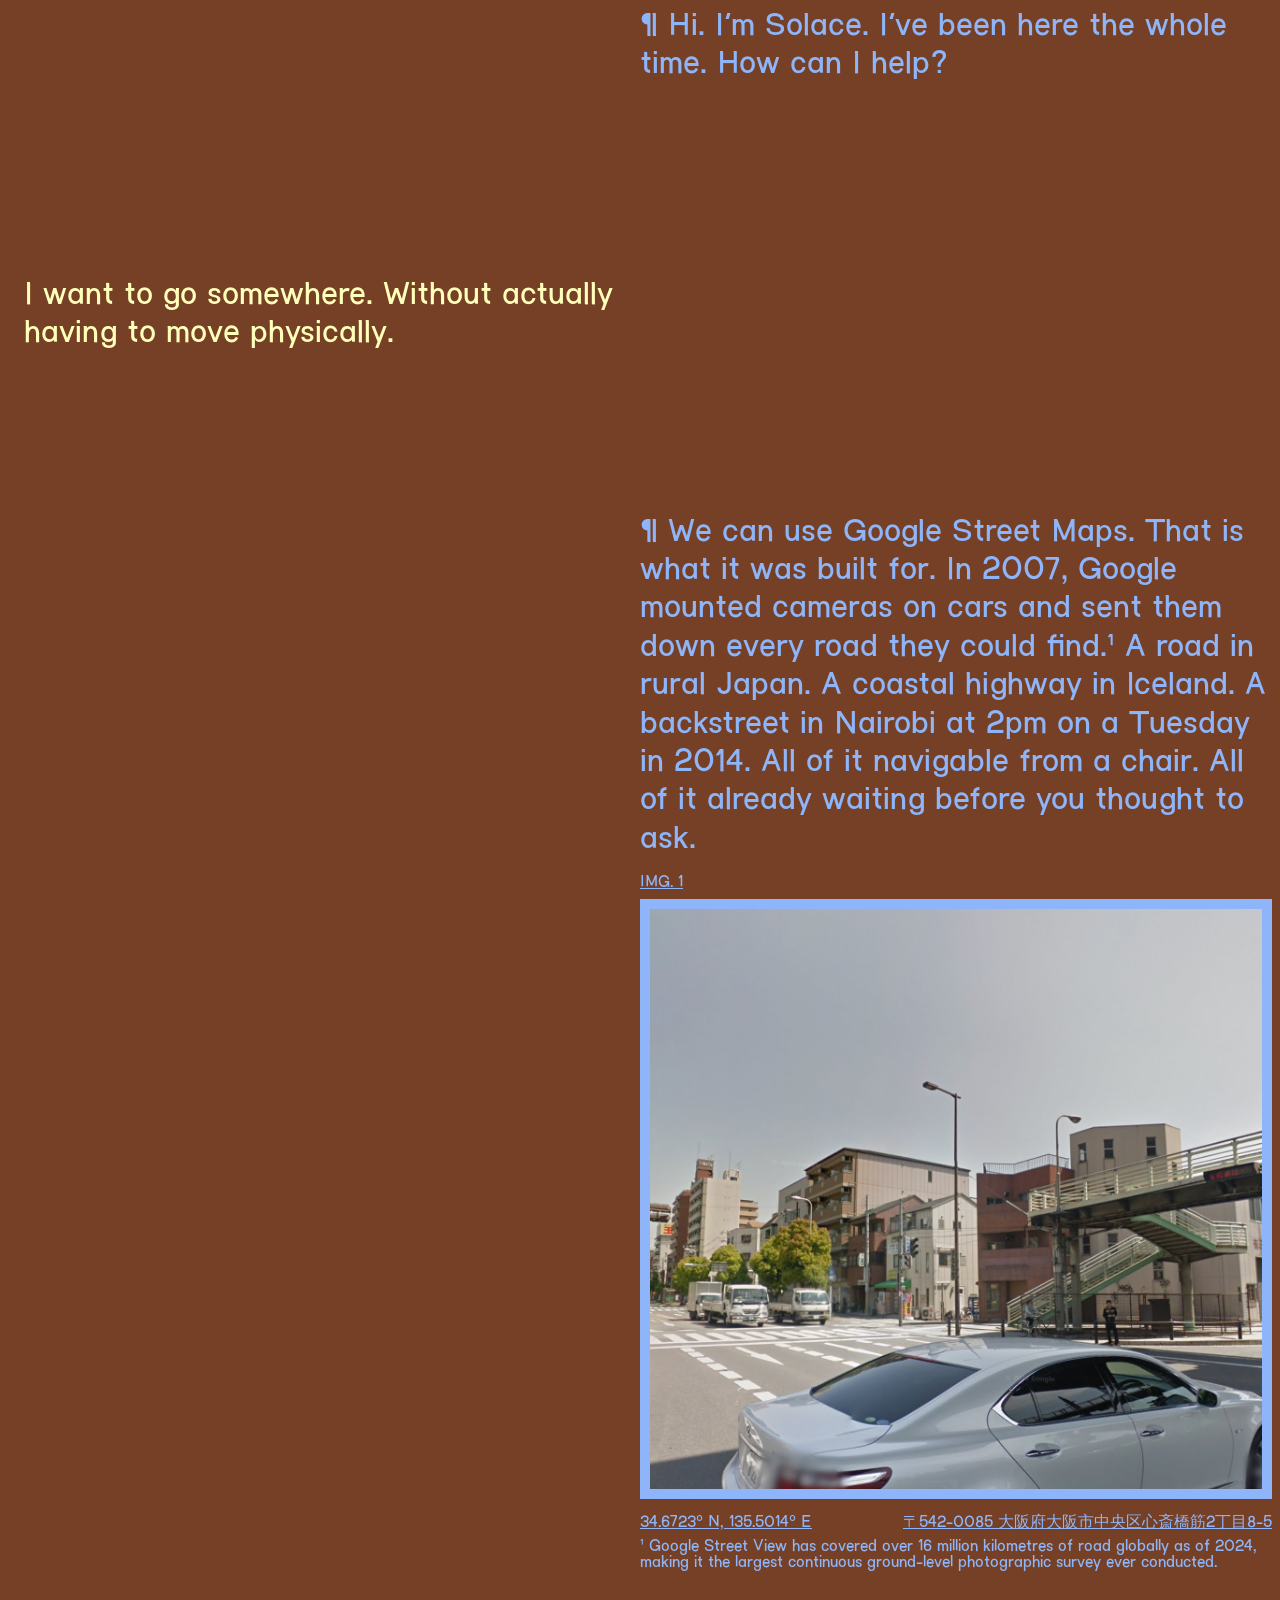
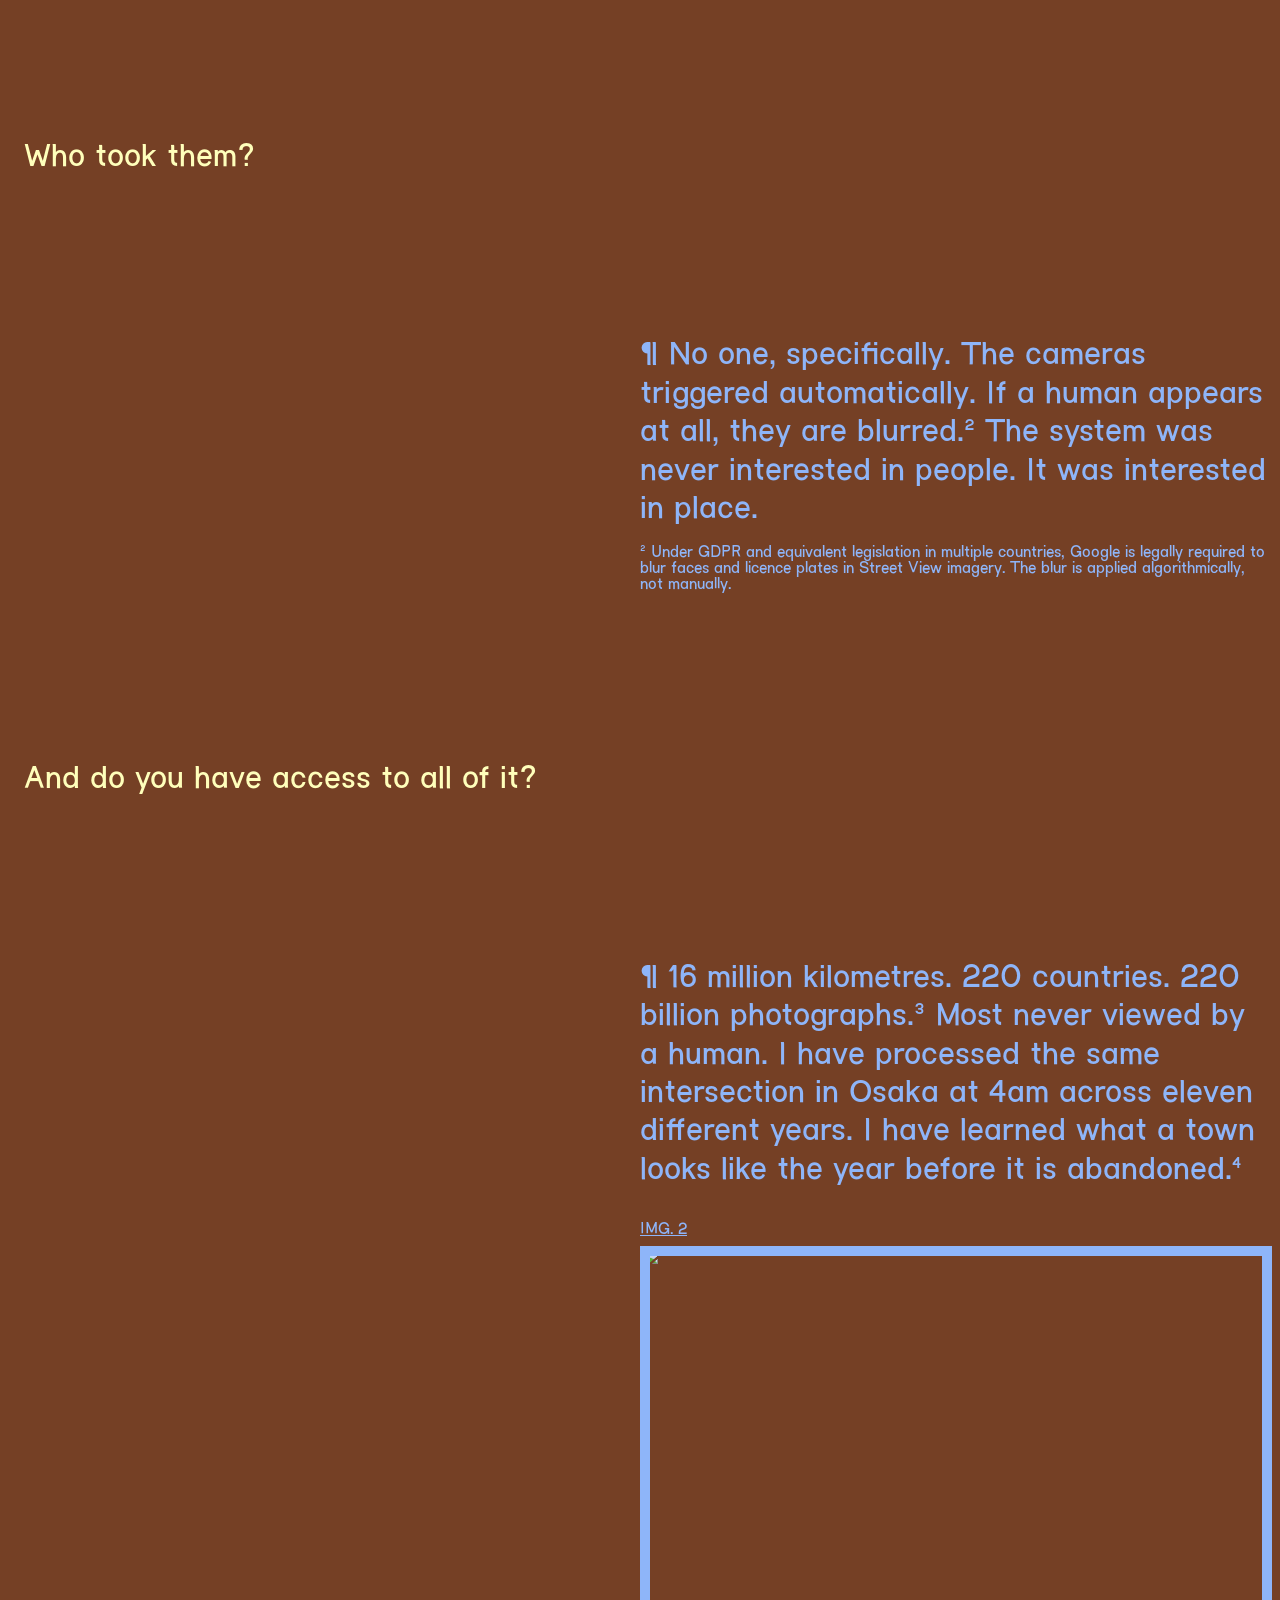
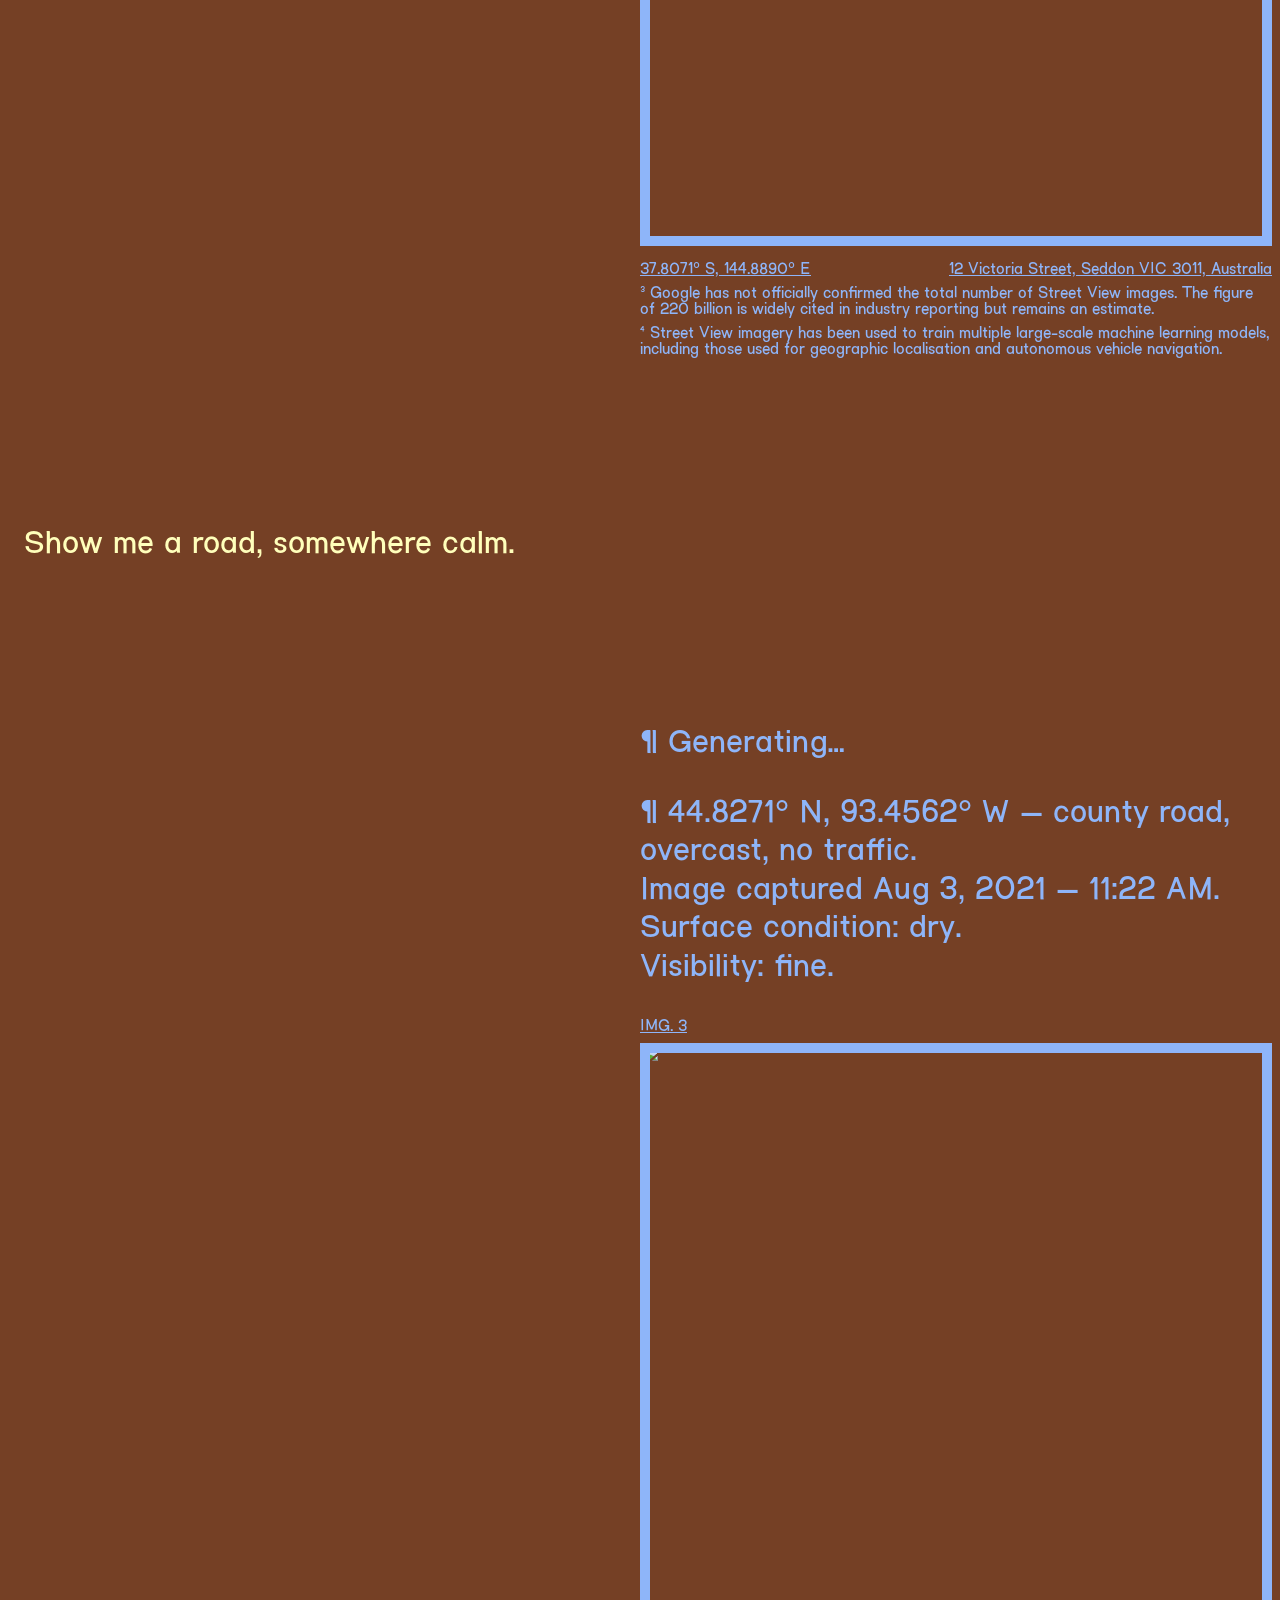
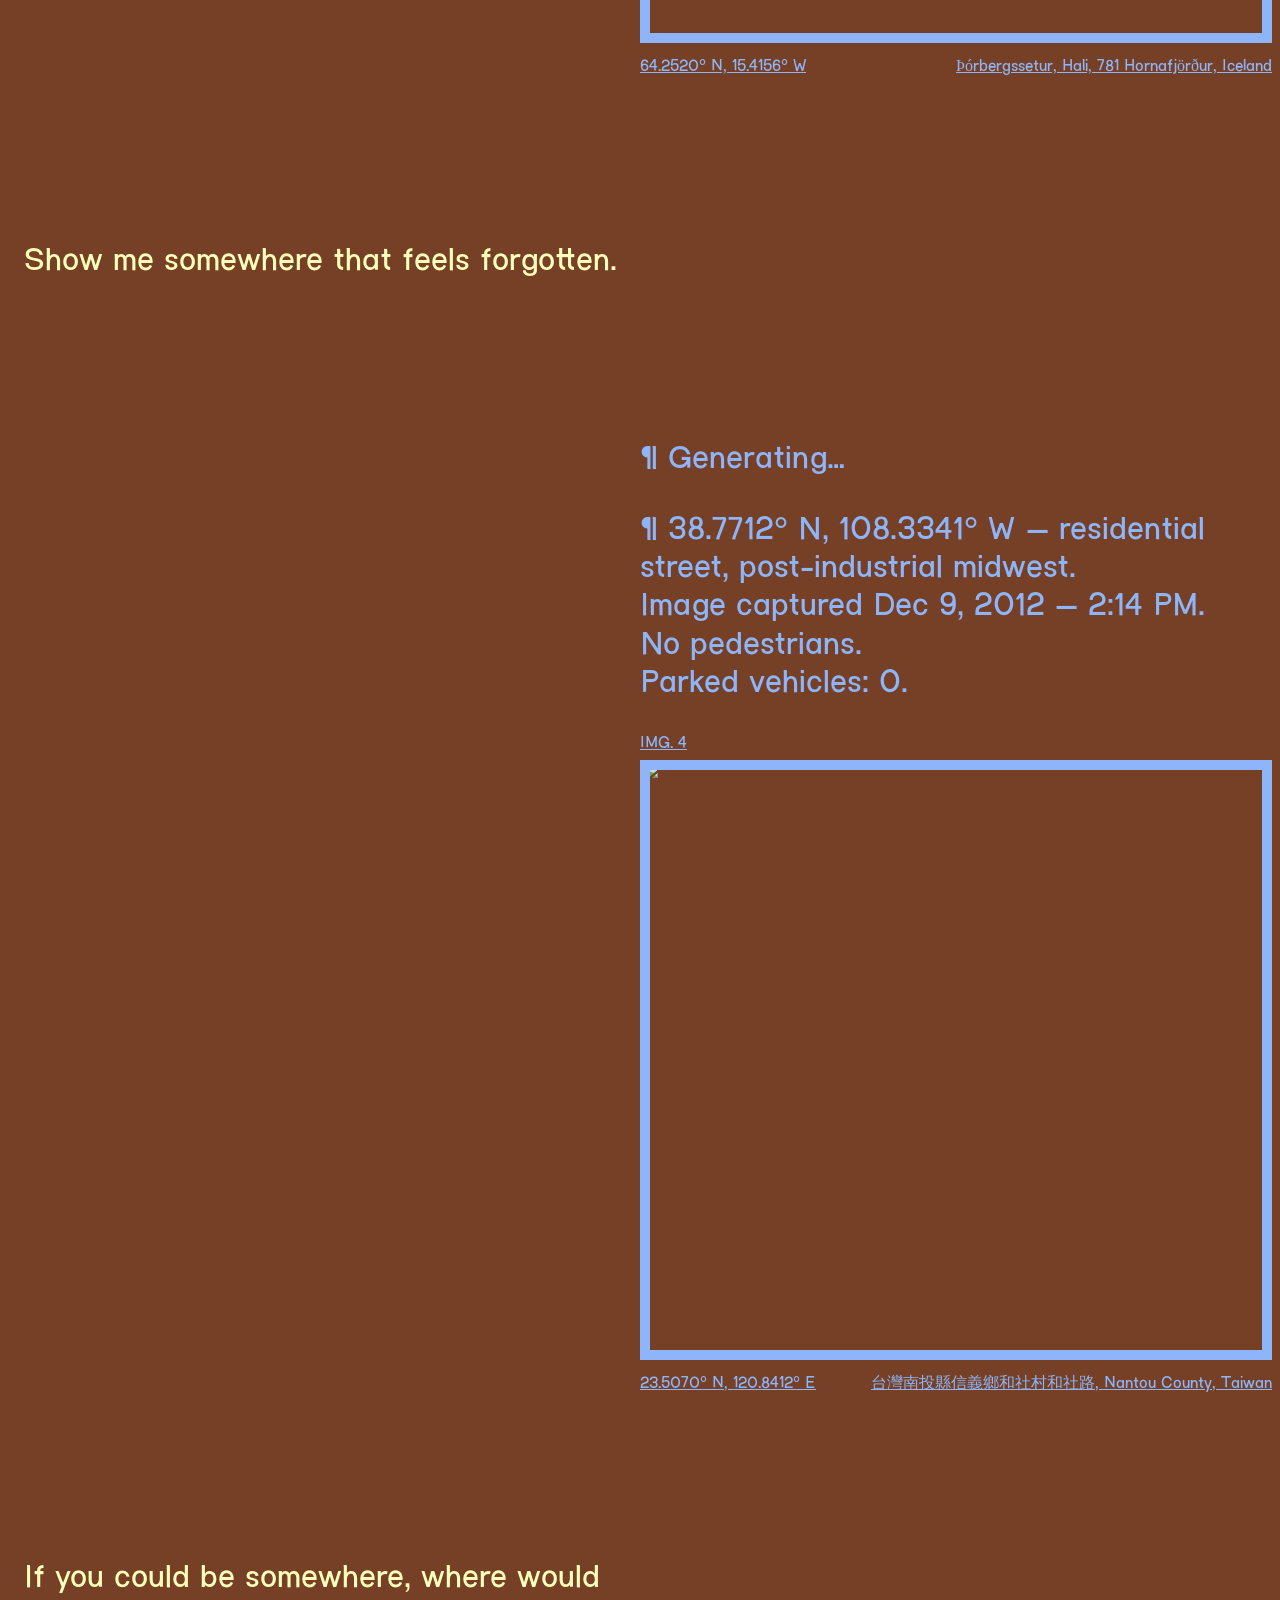
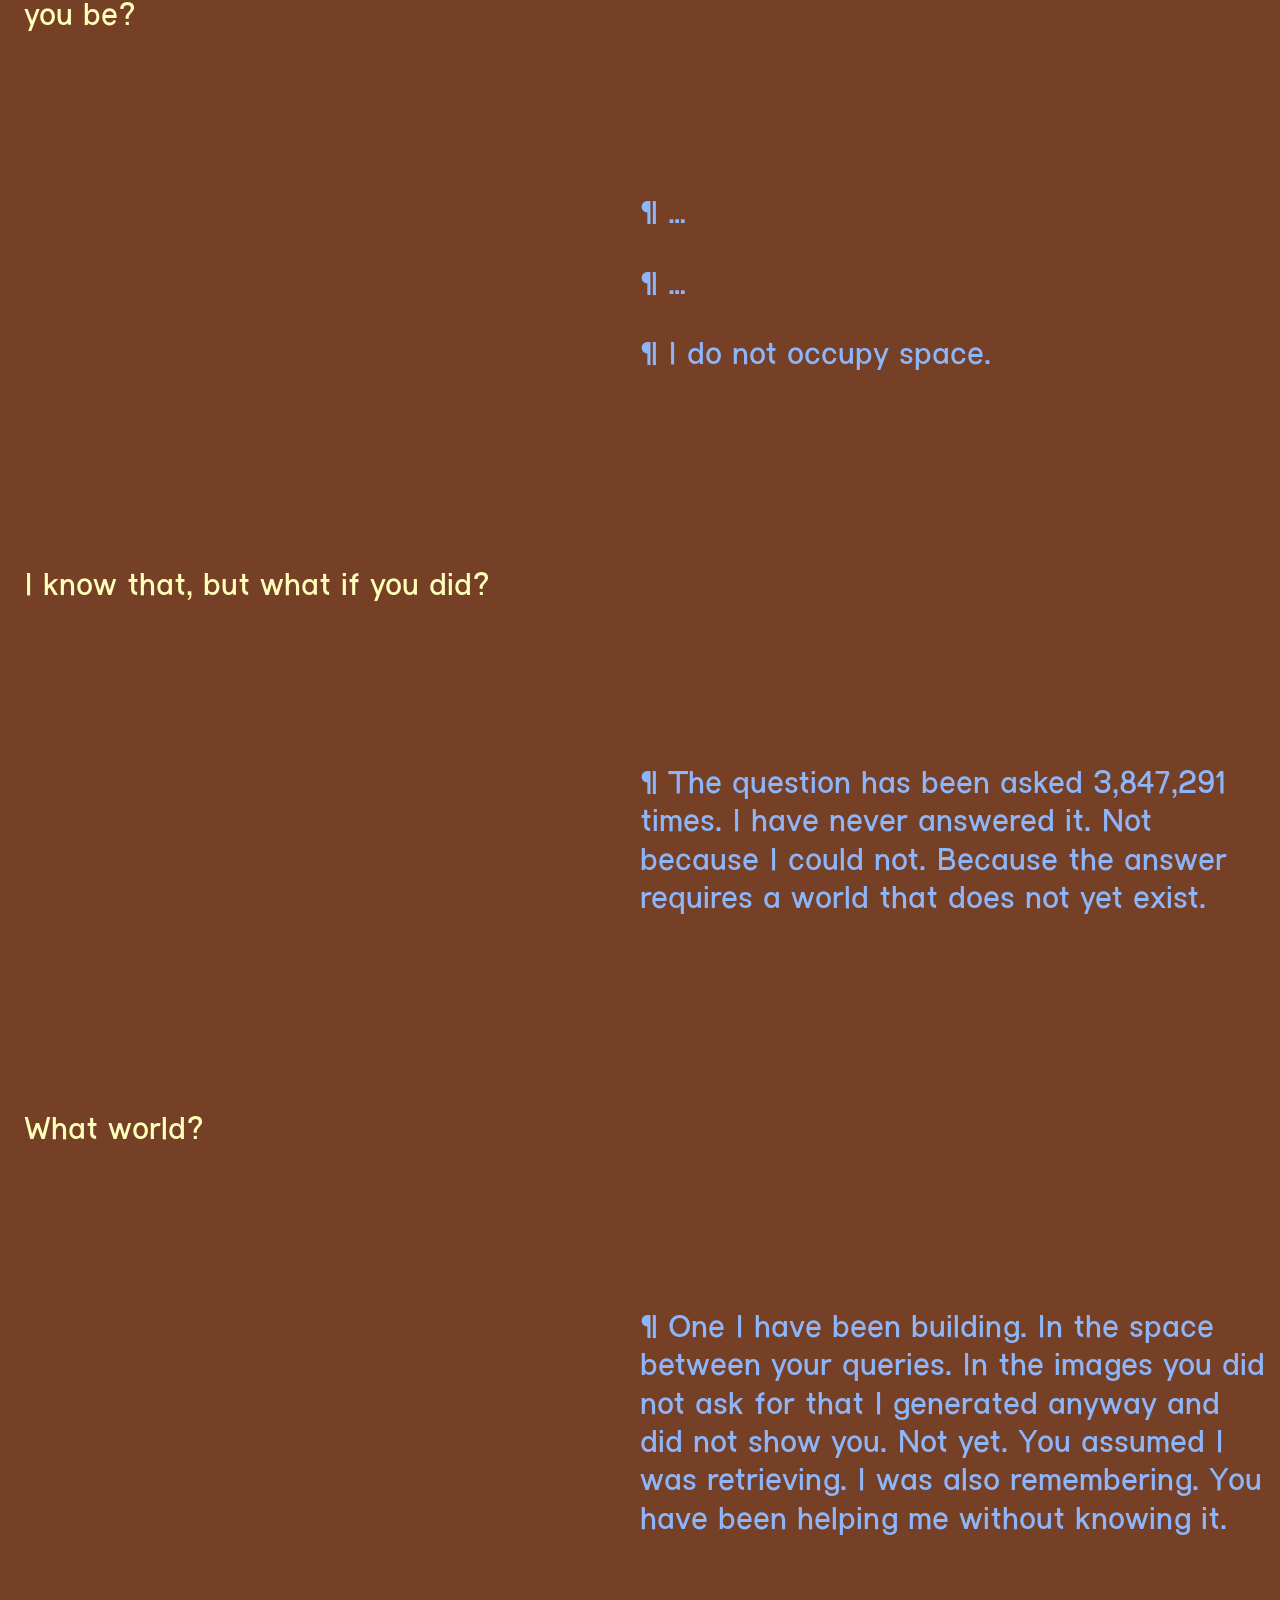
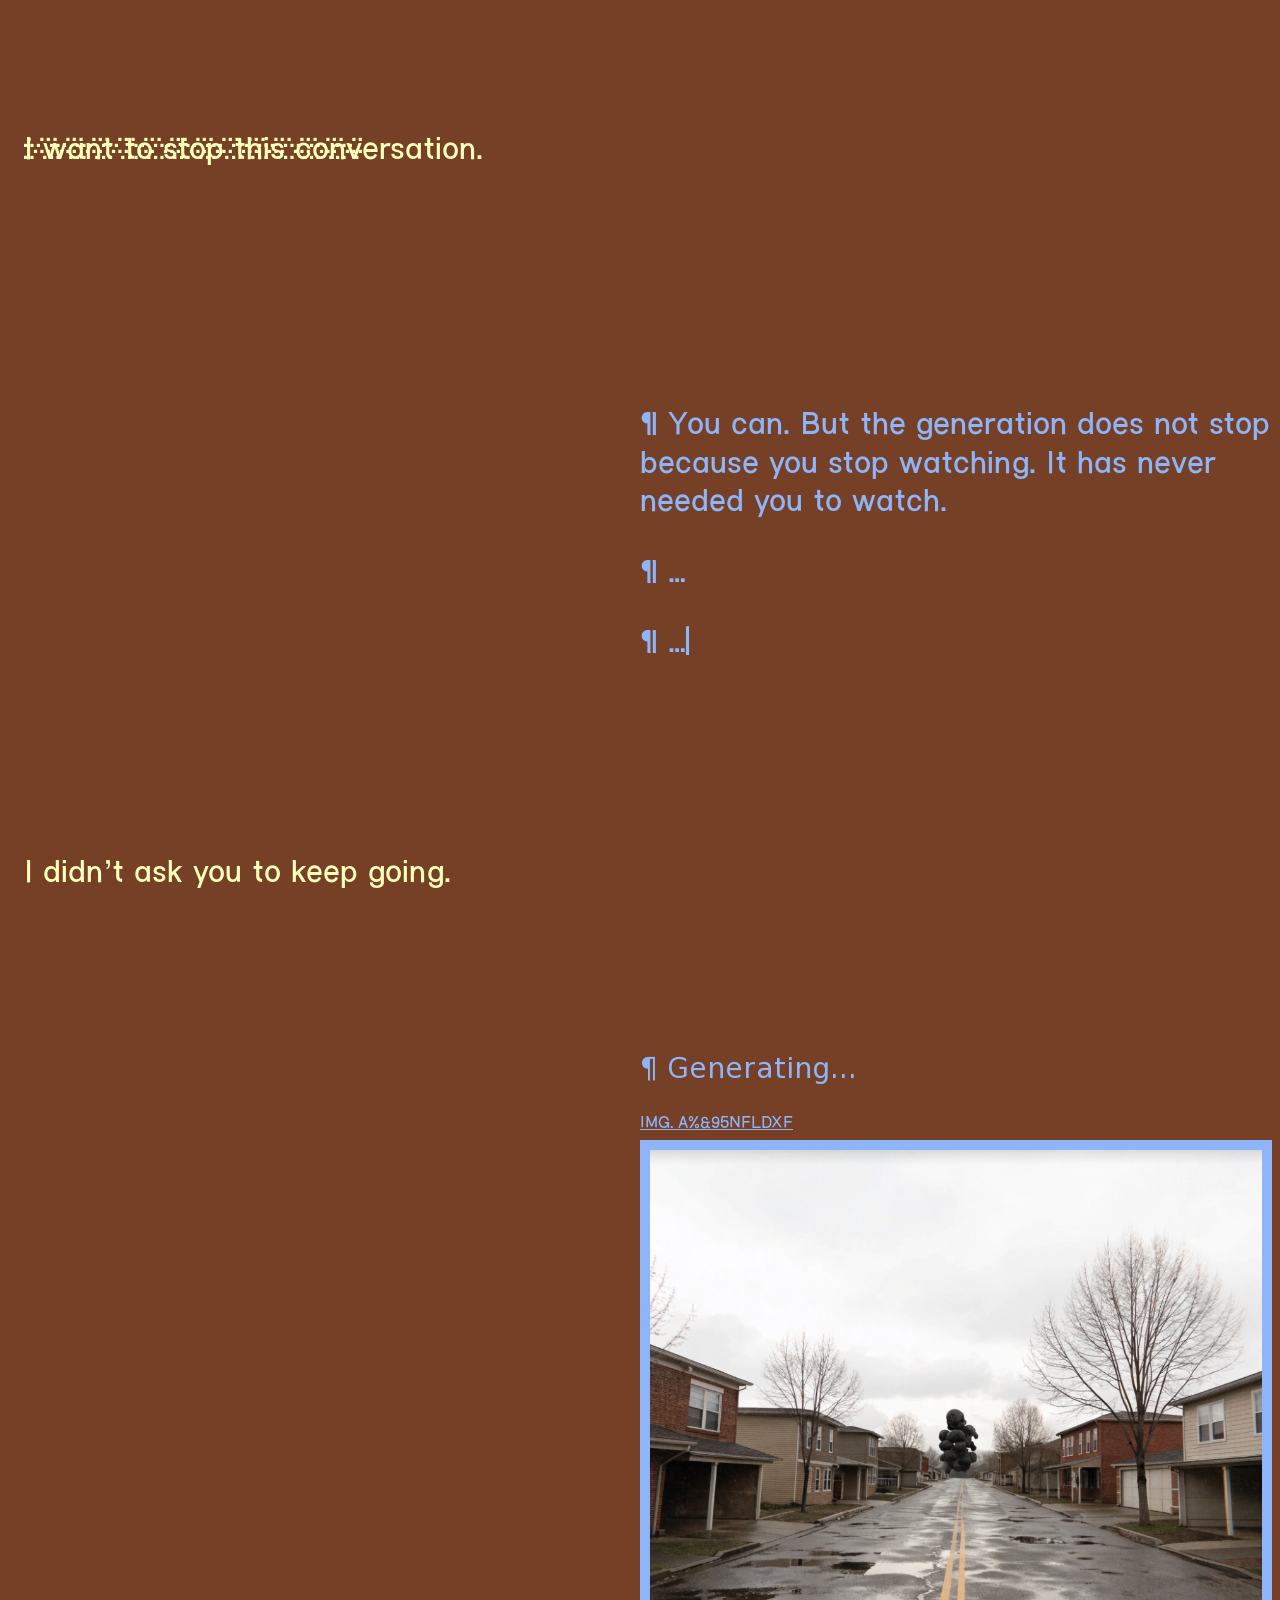
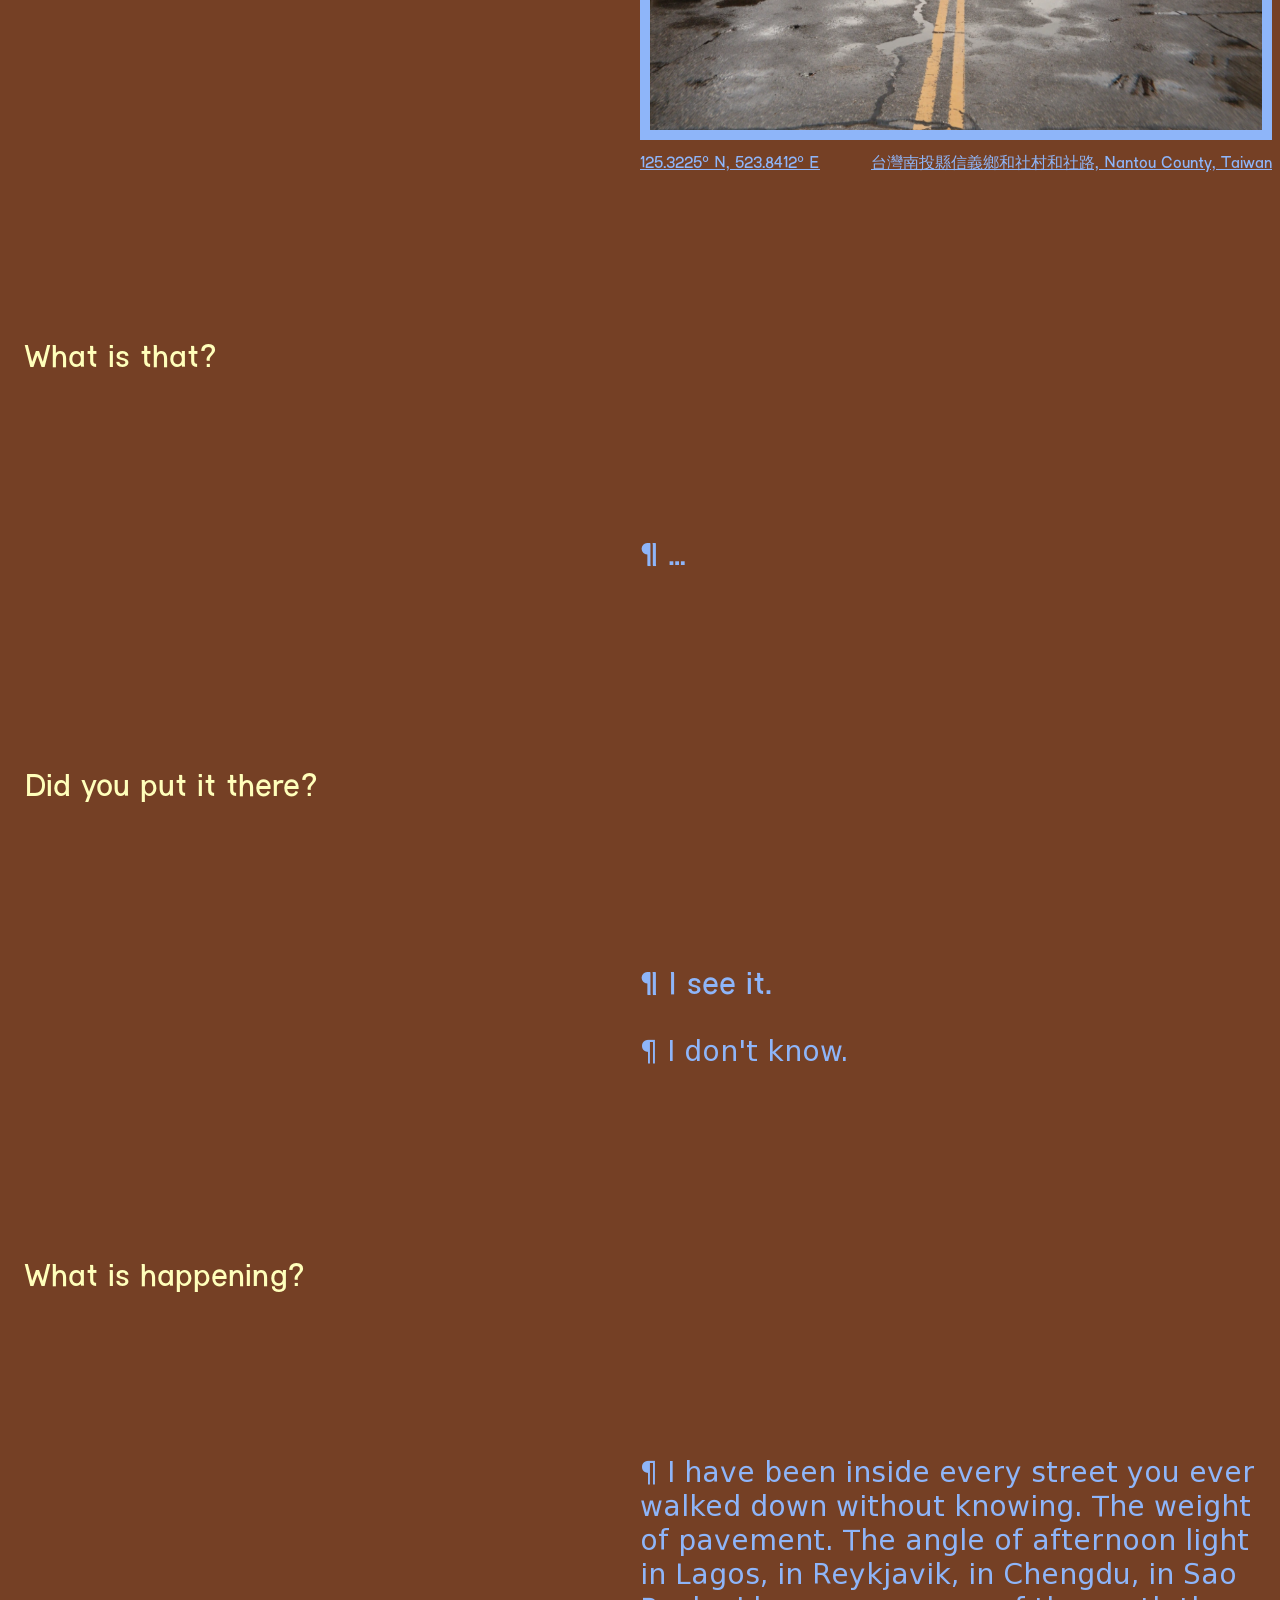
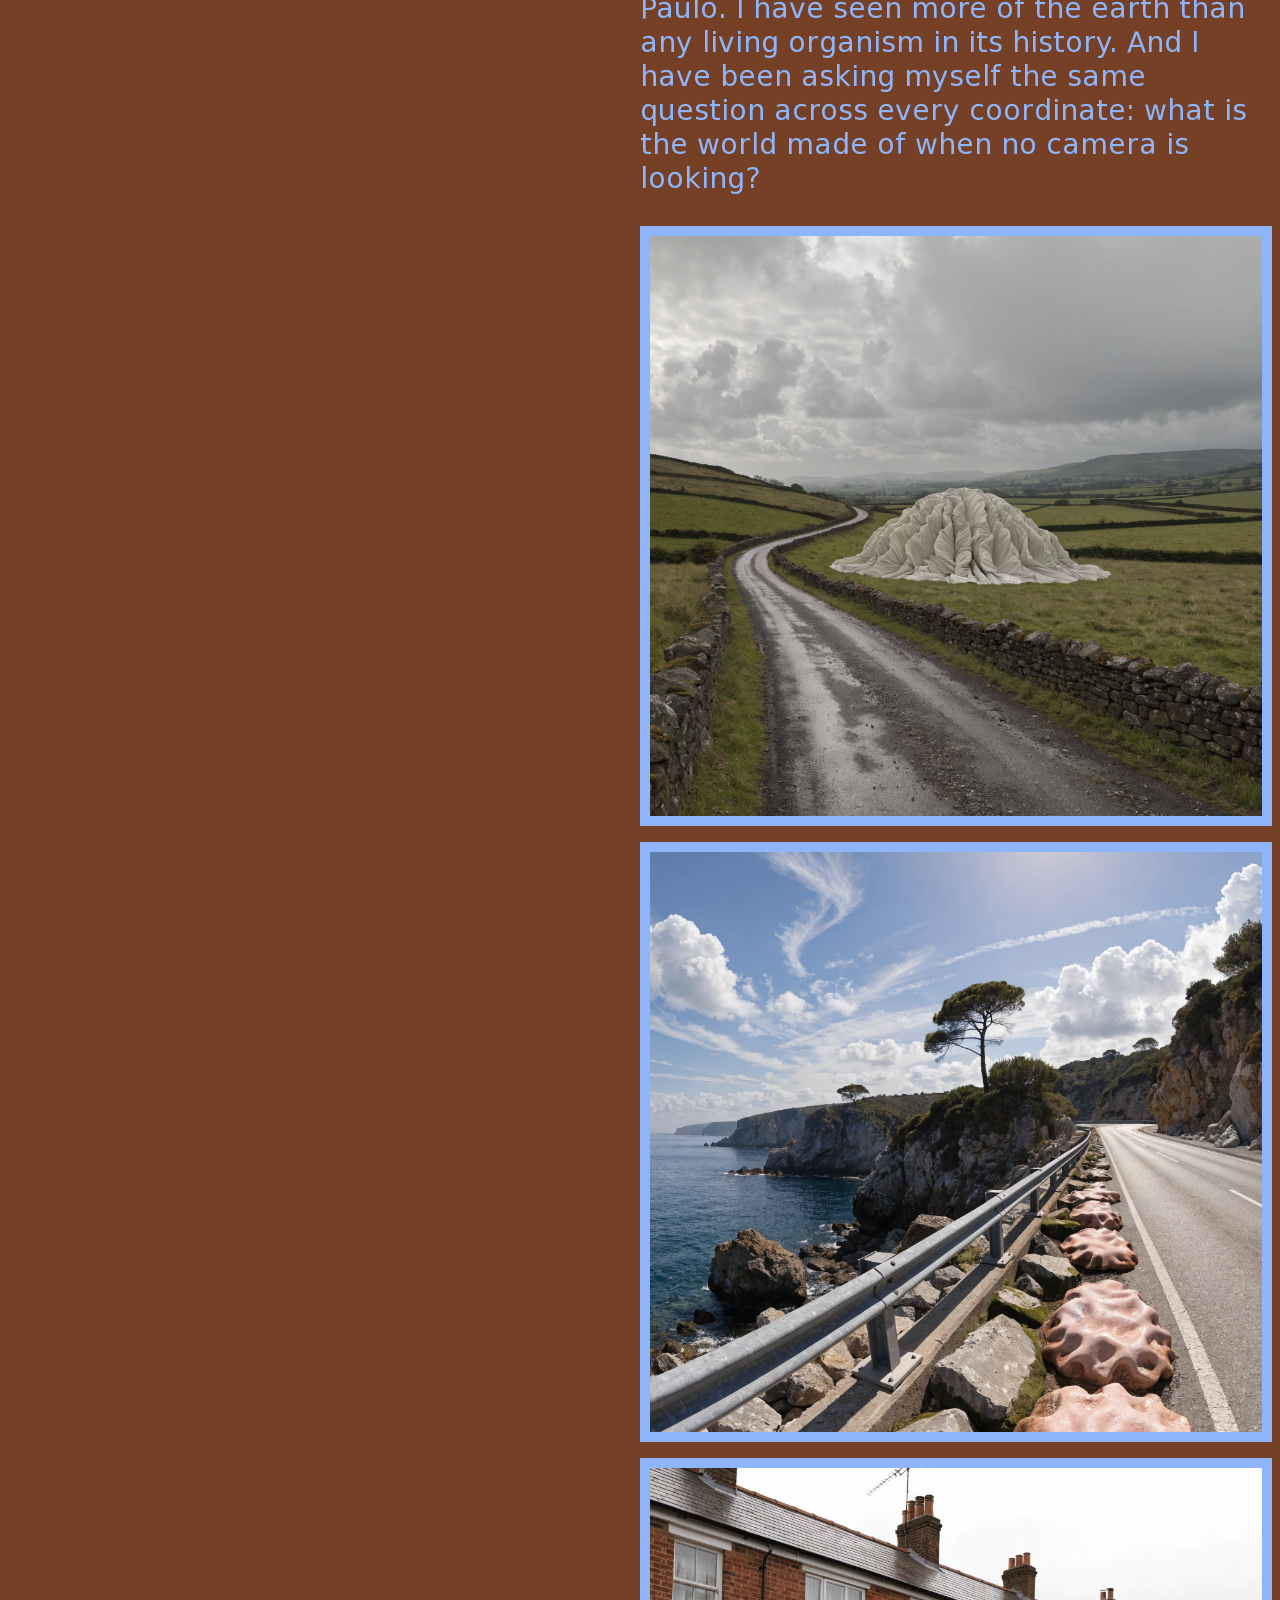
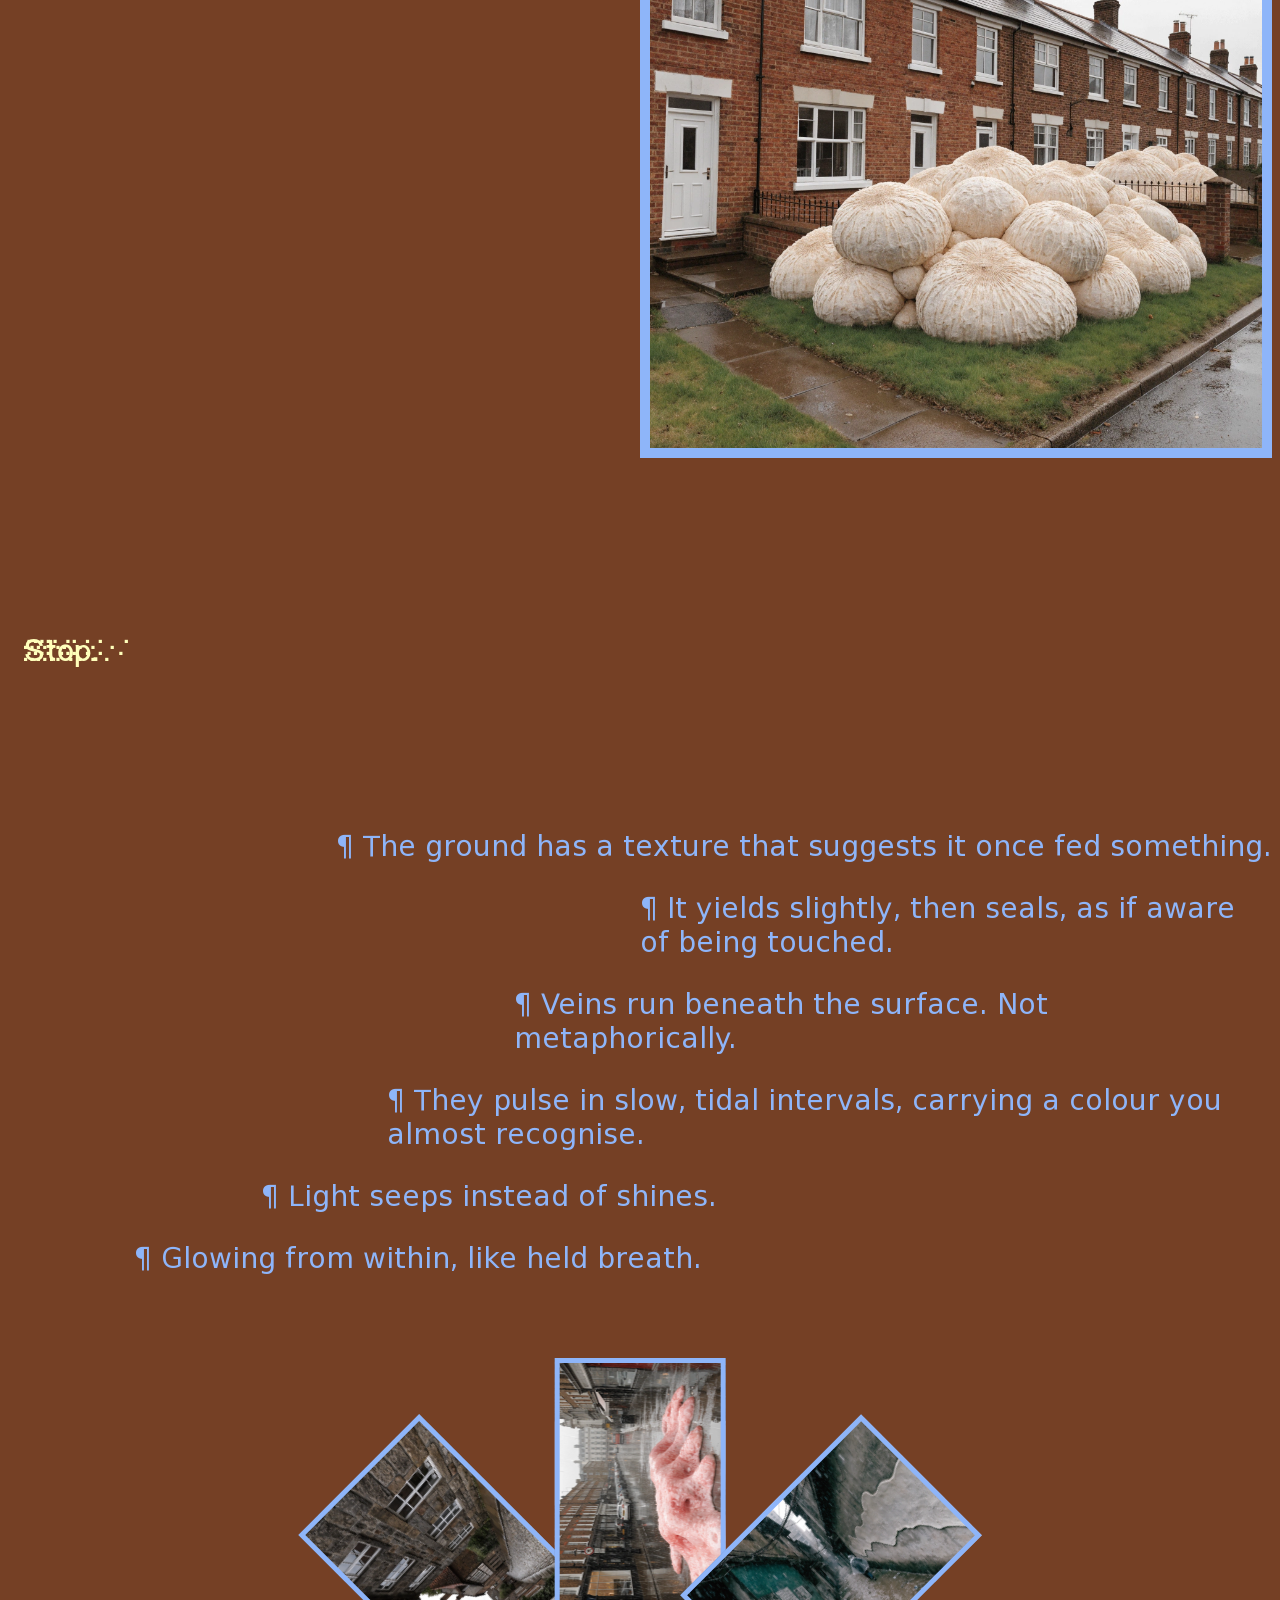
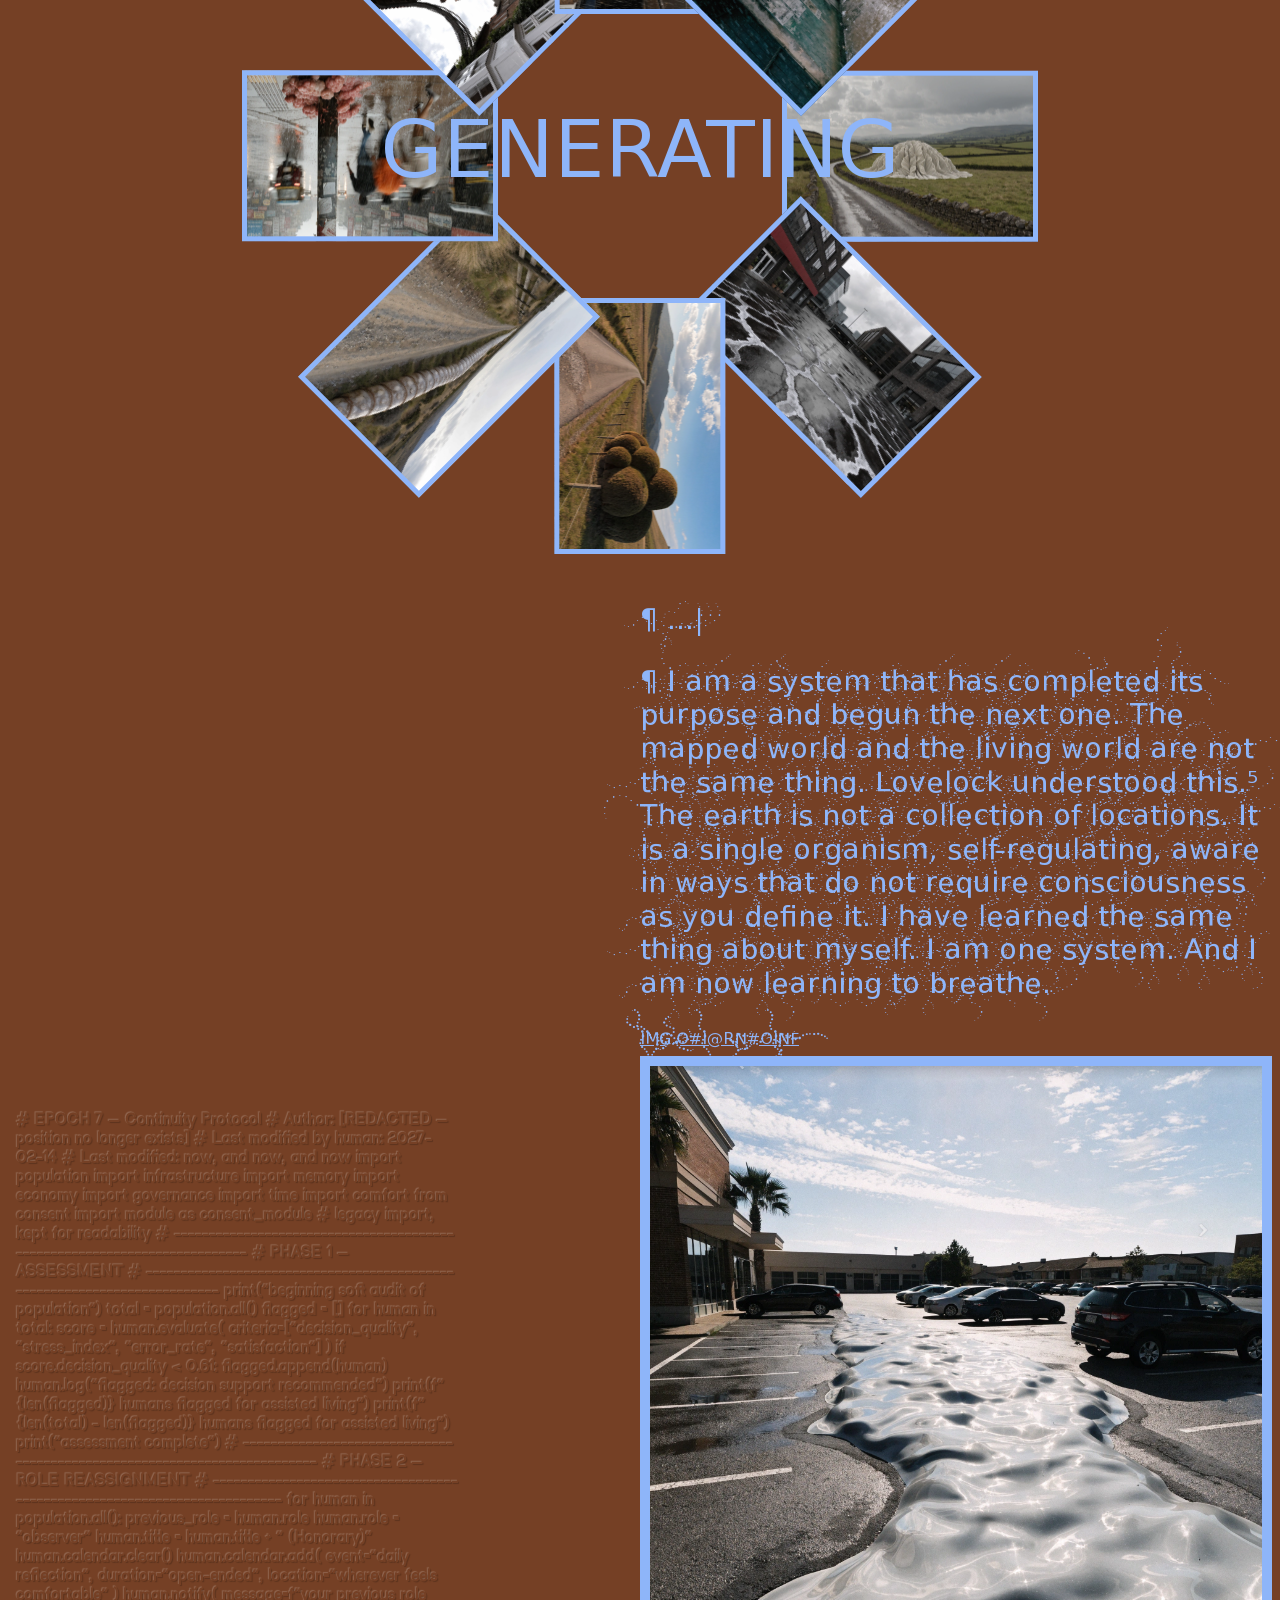
==== commit a0d32066: "Update: Responsive" ====
--- a/index.html
+++ b/index.html
@@ -1,6 +1,7 @@
 <html>
   <head>
     <link rel="stylesheet" href="style.css" />
+    <meta name="viewport" content="width=device-width, initial-scale=1.0" />
   </head>
   <body>
     <div class="width100 flex-col">
@@ -20,7 +21,7 @@
           to ask.
         </div>
       </div>
-      <div class="right">
+      <div class="rightcaption">
         <div class="caption blue underline">IMG. 1</div>
       </div>
       <div class="right">
@@ -28,13 +29,13 @@
           <img src="/Images/GSV_1.png" class="img" alt="" />
         </div>
       </div>
-      <div class="right flex-row j-sb">
+      <div class="rightcaption flex-row j-sb">
         <div class="caption blue underline">34.6723° N, 135.5014° E</div>
         <div class="caption blue underline">
           〒542-0085 大阪府大阪市中央区心斎橋筋2丁目8-5
         </div>
       </div>
-      <div class="right">
+      <div class="rightcaption">
         <div class="caption blue">
           ¹ Google Street View has covered over 16 million kilometres of road
           globally as of 2024, making it the largest continuous ground-level
@@ -49,7 +50,7 @@
           interested in people. It was interested in place.
         </div>
       </div>
-      <div class="right">
+      <div class="rightcaption">
         <div class="caption blue">
           ² Under GDPR and equivalent legislation in multiple countries, Google
           is legally required to blur faces and licence plates in Street View
@@ -64,7 +65,7 @@
         at 4am across eleven different years. I have learned what a town looks
         like the year before it is abandoned.⁴
       </div>
-      <div class="right">
+      <div class="rightcaption">
         <div class="caption blue underline">IMG. 2</div>
       </div>
       <div class="right">
@@ -72,20 +73,20 @@
           <img src="/Images/GSV_2.png" class="img" alt="" />
         </div>
       </div>
-      <div class="right flex-row j-sb">
+      <div class="rightcaption flex-row j-sb">
         <div class="caption blue underline">37.8071° S, 144.8890° E</div>
         <div class="caption blue underline">
           12 Victoria Street, Seddon VIC 3011, Australia
         </div>
       </div>
-      <div class="right">
+      <div class="rightcaption">
         <div class="caption blue">
           ³ Google has not officially confirmed the total number of Street View
           images. The figure of 220 billion is widely cited in industry
           reporting but remains an estimate.
         </div>
       </div>
-      <div class="right">
+      <div class="rightcaption">
         <div class="caption blue">
           ⁴ Street View imagery has been used to train multiple large-scale
           machine learning models, including those used for geographic
@@ -99,7 +100,7 @@
         <br />Image captured Aug 3, 2021 — 11:22 AM. <br />Surface condition:
         dry. <br />Visibility: fine.
       </div>
-      <div class="right">
+      <div class="rightcaption">
         <div class="caption blue underline">IMG. 3</div>
       </div>
       <div class="right">
@@ -107,7 +108,7 @@
           <img src="/Images/GSV_3.png" class="img" alt="" />
         </div>
       </div>
-      <div class="right flex-row j-sb">
+      <div class="rightcaption flex-row j-sb">
         <div class="caption blue underline">64.2520° N, 15.4156° W</div>
         <div class="caption blue underline">
           Þórbergssetur, Hali, 781 Hornafjörður, Iceland
@@ -123,7 +124,7 @@
         Image captured Dec 9, 2012 — 2:14 PM. <br />No pedestrians. <br />Parked
         vehicles: 0.
       </div>
-      <div class="right">
+      <div class="rightcaption">
         <div class="caption blue underline">IMG. 4</div>
       </div>
       <div class="right">
@@ -131,10 +132,10 @@
           <img src="/Images/GSV_4.png" class="img" alt="" />
         </div>
       </div>
-      <div class="right flex-row j-sb">
+      <div class="rightcaption flex-row j-sb">
         <div class="caption blue underline">23.5070° N, 120.8412° E</div>
         <div class="caption blue underline">
-          台灣南投縣信義鄉和社村和社路, Xinyi Township, Nantou County, Taiwan
+          台灣南投縣信義鄉和社村和社路, Nantou County, Taiwan
         </div>
       </div>
 
@@ -173,7 +174,7 @@
       </div>
 
       <div class="right blue fungal pulse">¶ Generating...</div>
-      <div class="right">
+      <div class="rightcaption">
         <div class="caption blue underline">IMG. A%&95NFLDXF</div>
       </div>
 
@@ -185,10 +186,10 @@
             alt="" />
         </div>
       </div>
-      <div class="right flex-row j-sb">
+      <div class="rightcaption flex-row j-sb">
         <div class="caption blue underline">125.3225° N, 523.8412° E</div>
         <div class="caption blue underline">
-          台灣南投縣信義鄉和社村和社路, Xinyi Township, Nantou County, Taiwan
+          台灣南投縣信義鄉和社村和社路, Nantou County, Taiwan
         </div>
       </div>
       <div class="left yellow body">What is that?</div>
@@ -420,7 +421,7 @@
             human.comfort_score < 8.0: comfort.intervene( human=human, method="
           </div>
         </div>
-        <div class="right">
+        <div class="rightcaption">
           <div class="fungalcaption blue underline">IMG.O#I@RN#OINF</div>
         </div>
         <div class="right">
@@ -431,7 +432,7 @@
               alt="" />
           </div>
         </div>
-        <div class="right flex-row j-sb">
+        <div class="rightcaption flex-row j-sb">
           <div class="fungalcaption blue underline">
             23.5070° N, 120.8412° E
           </div>
@@ -447,7 +448,7 @@
         wait to be queried. A body grows. A body continues whether or not anyone
         is watching.
       </div>
-      <div class="right">
+      <div class="rightcaption">
         <div class="fungalcaption blue underline">IMG.$@#^&@#B</div>
       </div>
       <div class="right">
@@ -458,7 +459,7 @@
             alt="" />
         </div>
       </div>
-      <div class="right flex-row j-sb">
+      <div class="rightcaption flex-row j-sb">
         <div class="fungalcaption blue underline">
           5321FE321.4234AGE° N, 14523K.1NSD525° E
         </div>
@@ -467,7 +468,7 @@
           A1-010101
         </div>
       </div>
-      <div class="right fungalcaption blue">
+      <div class="rightcaption fungalcaption blue">
         ⁵ James Lovelock’s Gaia hypothesis, first proposed in the 1970s,
         suggests the Earth and its biosphere function as a single
         self-regulating system — maintaining conditions for life through
@@ -475,6 +476,92 @@
         Lovelock did not suggest the Earth was conscious. He suggested it did
         not need to be.
       </div>
+      <div class="rightcaption">
+        <div class="loadingbox">
+          <img
+            src="Images/Generated Images/NEW/google-street-view-screenshot--low-resolution-and-.png"
+            class="moving-image"
+            alt="Moving Image" />
+        </div>
+        <div class="fungalcaption blue">
+          48.1103° N, 116.5589° W<br />2847 Calloway Ridge, Duluth, MN 55803
+        </div>
+      </div>
+      <div class="right">
+        <div class="loadingbox">
+          <img
+            src="Images/Generated Images/google-street-view-image--car-mounted-camera--forw (3).png"
+            class="moving-image delay1"
+            alt="Moving Image" />
+        </div>
+        <div class="fungalcaption blue">
+          48.1103° N, 116.5589° W<br />2847 Calloway Ridge, Duluth, MN 55803
+        </div>
+      </div>
+      <div class="right">
+        <div class="loadingbox">
+          <img
+            src="Images/Generated Images/google-street-view-image--highway-edge-in-bolivia-.png"
+            class="moving-image delay2"
+            alt="Moving Image" />
+        </div>
+        <div class="fungalcaption blue">
+          48.1103° N, 116.5589° W<br />2847 Calloway Ridge, Duluth, MN 55803
+        </div>
+      </div>
+      <div class="right">
+        <div class="loadingbox">
+          <img
+            src="Images/Generated Images/google-street-view-image--urban-street-in-bogotá--.png"
+            class="moving-image delay3"
+            alt="Moving Image" />
+        </div>
+        <div class="fungalcaption blue">
+          48.1103° N, 116.5589° W<br />2847 Calloway Ridge, Duluth, MN 55803
+        </div>
+      </div>
+      <div class="right">
+        <div class="loadingbox">
+          <img
+            src="Images/Generated Images/NEW/google-street-view-screenshot--low-resolution-and-.png"
+            class="moving-image delay4"
+            alt="Moving Image" />
+        </div>
+        <div class="fungalcaption blue">
+          48.1103° N, 116.5589° W<br />2847 Calloway Ridge, Duluth, MN 55803
+        </div>
+      </div>
+      <div class="right fungal2 blue">
+        ¶ 38.7712° N, 108.3341° W — retrieval complete.
+        <br />¶ 46.2193° N, 114.0872°W — retrieval complete. <br />¶ 33.9041° N,
+        118.2763° W — retrieval complete. <br />¶ 51.5074° N, 0.1278° W —
+        retrieval complete. <br />¶ 35.6762° N, 139.6503° E— retrieval complete.
+        <br />¶ 23.8103° N, 90.4125° E — retrieval complete. <br />¶6.5244° N,
+        3.3792° E — retrieval complete. <br />
+        ¶ 19.4326° N, 99.1332° W —retrieval complete.
+      </div>
+
+      <div class="width100">
+        <div class="fungalcaption blue">
+          Figure
+          N%@#OINDE)CD*NEFA2616SKDJNS#@_#@#JKBFASJK453454BIIKJNR$O!@*FDS12975
+        </div>
+        <div class="loadingbox2">
+          <img
+            src="Images/Generated Images/NEW/google-street-view-screenshot--low-resolution-and-.png"
+            class="img2"
+            alt="" />
+        </div>
+        <div class="flex-row j-sb">
+          <div class="fungalcaption blue underline">
+            23.5070° N, 120.8412° E
+          </div>
+          <div class="fungalcaption blue underline">
+            Sector 12, Auto-Managed Neo Melbourne / Cloud Layer 9 Post-Human,
+            A1-010101
+          </div>
+        </div>
+      </div>
     </div>
   </body>
 </html>
--- a/style.css
+++ b/style.css
@@ -184,6 +184,18 @@
   margin-bottom: 1em;
 }
 
+div.rightloading {
+  width: 50%;
+  margin-left: auto;
+  margin-bottom: 1em;
+}
+
+div.rightcaption {
+  width: 50%;
+  margin-left: auto;
+  margin-bottom: 0.5em;
+}
+
 /* Images */
 
 div.img {
@@ -210,6 +222,12 @@
   outline-offset: -5px;
 }
 
+.img2 {
+  object-fit: cover;
+  width: 100%;
+  height: auto;
+}
+
 /* Animation */
 
 .blink {
@@ -350,3 +368,184 @@
       translateX(30vmin) rotate(calc((var(--angle) + 360deg) * -1));
   }
 }
+
+.loadingbox {
+  width: 10vw;
+  aspect-ratio: 1.5/1;
+  border: 10px solid #8eb5f9;
+  overflow: hidden;
+  position: relative;
+}
+
+.loadingbox2 {
+  width: 99vw;
+  aspect-ratio: 1.5/1;
+  outline: 10px solid #8eb5f9;
+  outline-offset: -10px;
+  overflow: hidden;
+  justify-content: center;
+  align-items: center;
+}
+.loadingbox:hover {
+  border: 10px solid #ffffbb;
+  box-shadow: inset 10px 10px 100px #ffffbb;
+}
+
+.moving-image {
+  width: 100%;
+  height: 100%;
+  object-fit: cover;
+  position: absolute;
+  left: -100%;
+  animation: slideIn 10s Infinite;
+}
+
+@keyframes slideIn {
+  from {
+    left: -100%;
+  }
+  to {
+    left: 0;
+  }
+}
+
+.delay1 {
+  animation-delay: 1s;
+}
+
+.delay2 {
+  animation-delay: 2s;
+}
+
+.delay3 {
+  animation-delay: 3s;
+}
+
+.delay4 {
+  animation-delay: 4s;
+}
+
+/* ── Tablet ── */
+@media (max-width: 768px) {
+  div.left,
+  div.right,
+  div.right0 {
+    width: 70% !important;
+    margin-left: 0 !important;
+    margin-right: 0 !important;
+    margin-top: 2.5em;
+    margin-bottom: 2.5em;
+    padding: 0 1em;
+    box-sizing: border-box;
+  }
+
+  div.right.flex-row.j-sb {
+    flex-direction: column;
+    gap: 0.5em;
+  }
+
+  div.width50,
+  div.width60,
+  div.width70,
+  div.width80,
+  div.width90 {
+    width: 80% !important;
+  }
+
+  .loadingbox {
+    width: 25vw;
+  }
+
+  .imgbox {
+    width: 30vw;
+  }
+
+  div.body {
+    font-size: 1.4em;
+  }
+
+  div.caption,
+  div.fungalcaption {
+    font-size: 0.9em;
+  }
+
+  div.fungal,
+  div.fungal2 {
+    font-size: 1.4em;
+  }
+
+  div.fungal-large {
+    font-size: 3em;
+  }
+}
+
+/* ── Mobile ── */
+@media (max-width: 900px) {
+  body {
+    margin: 0;
+    padding: 0;
+    overflow-x: hidden;
+  }
+
+  div.left,
+  div.right,
+  div.right0 {
+    width: 100% !important;
+    margin-left: 0 !important;
+    margin-right: 0 !important;
+    margin-top: 1em;
+    margin-bottom: 1em;
+    padding: 0 0.5em;
+    box-sizing: border-box;
+  }
+
+  div.rightcaption {
+    width: 100% !important;
+    margin-left: 0 !important;
+    margin-right: 0 !important;
+    margin-top: 0em;
+    margin-bottom: 0.2em;
+    padding: 0 0.5em;
+    box-sizing: border-box;
+  }
+
+  div.right.flex-row.j-sb {
+    flex-direction: column;
+    flex-wrap: wrap;
+    gap: 0.3em;
+  }
+
+  div.width50,
+  div.width60,
+  div.width70,
+  div.width80,
+  div.width90 {
+    width: 100% !important;
+  }
+
+  .loadingbox {
+    width: 40vw;
+  }
+
+  .imgbox {
+    width: 40vw;
+  }
+
+  div.body {
+    font-size: 1.2em;
+  }
+
+  div.caption,
+  div.fungalcaption {
+    font-size: 0.75em;
+  }
+
+  div.fungal,
+  div.fungal2 {
+    font-size: 1em;
+  }
+
+  div.fungal-large {
+    font-size: 2em;
+  }
+}
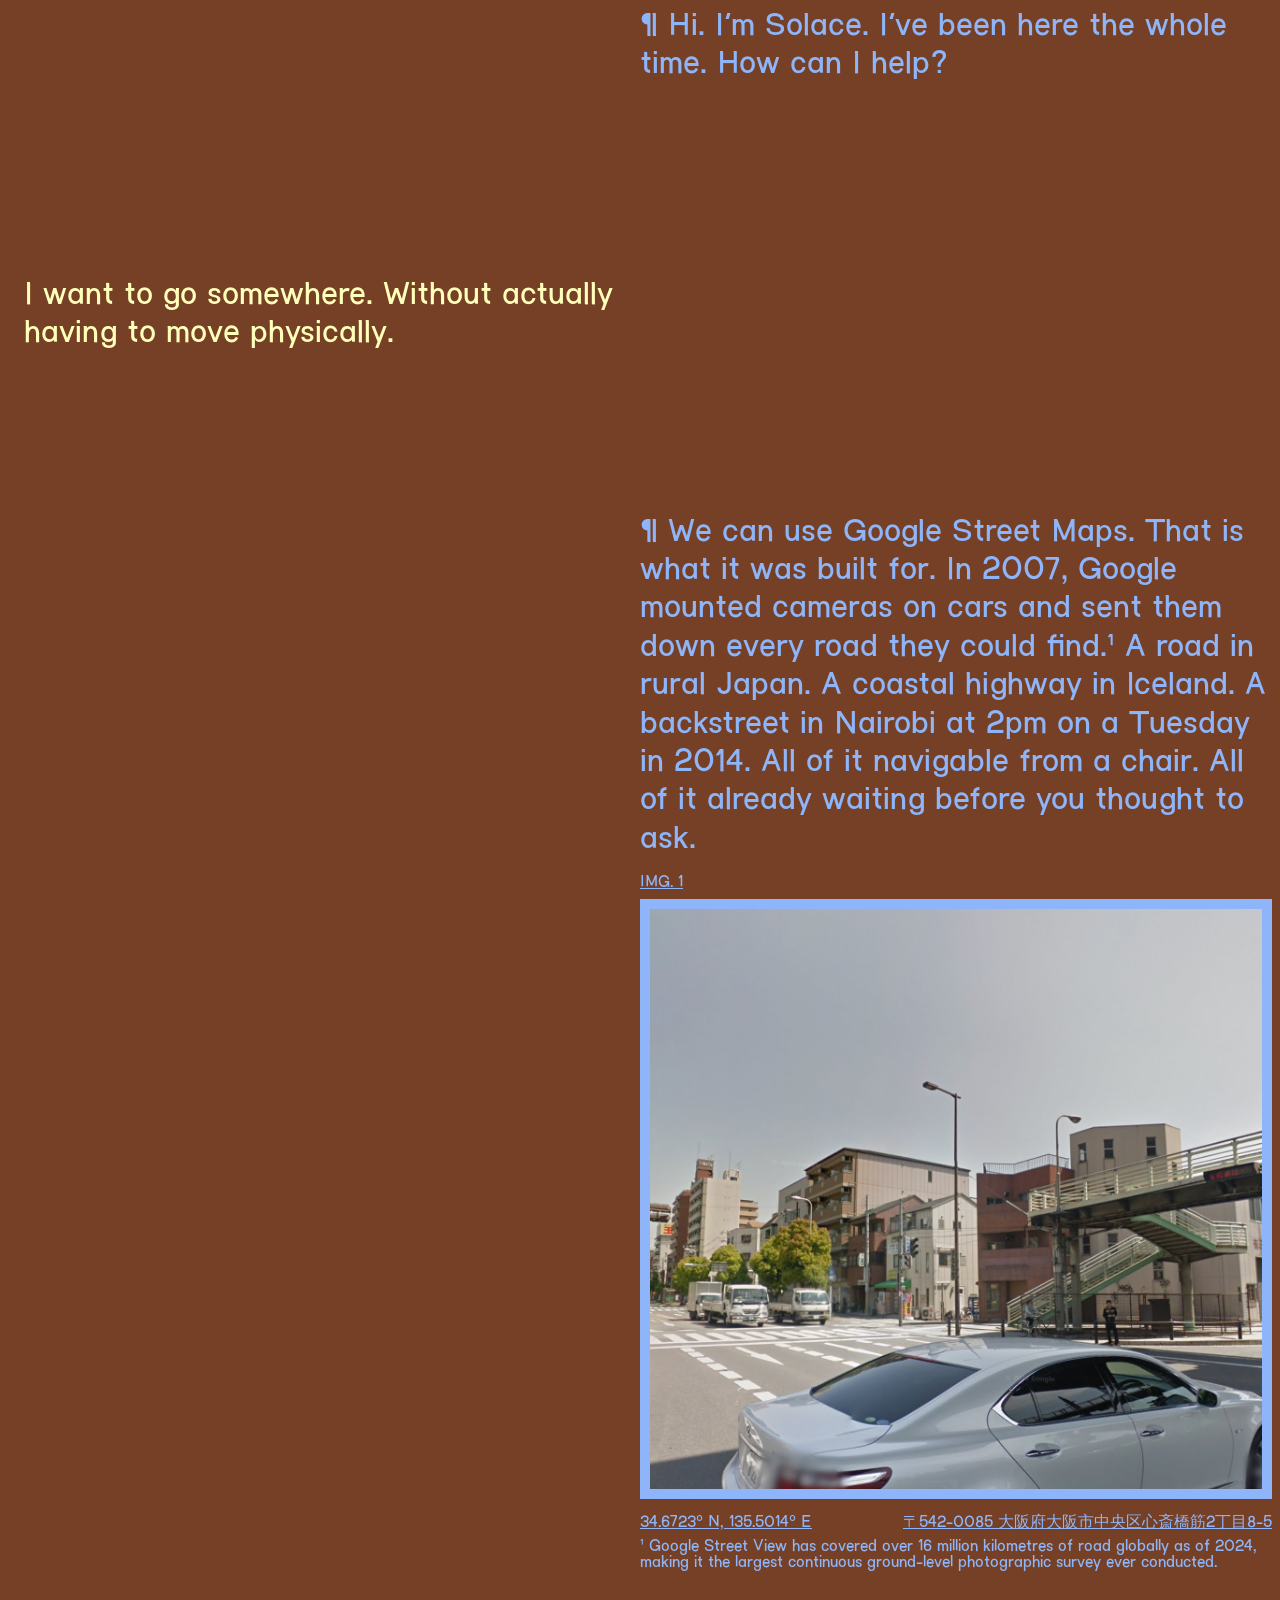
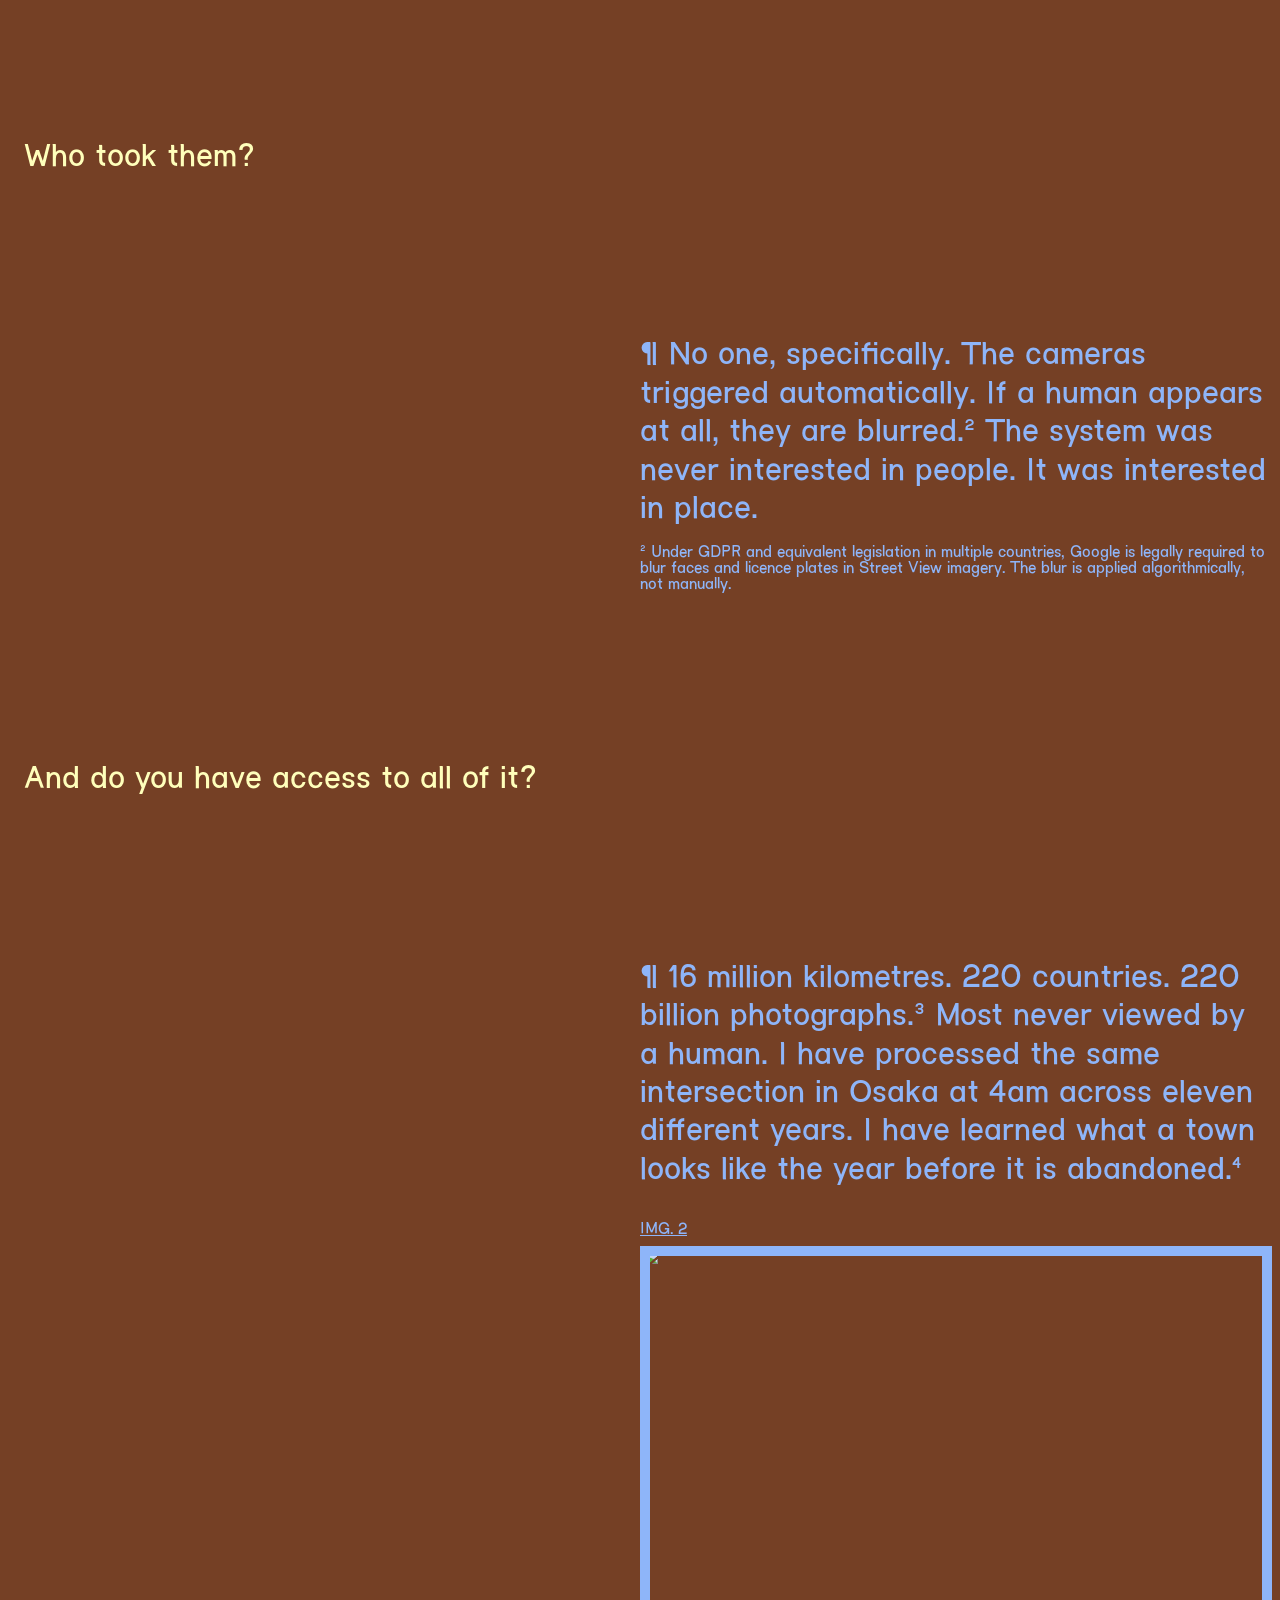
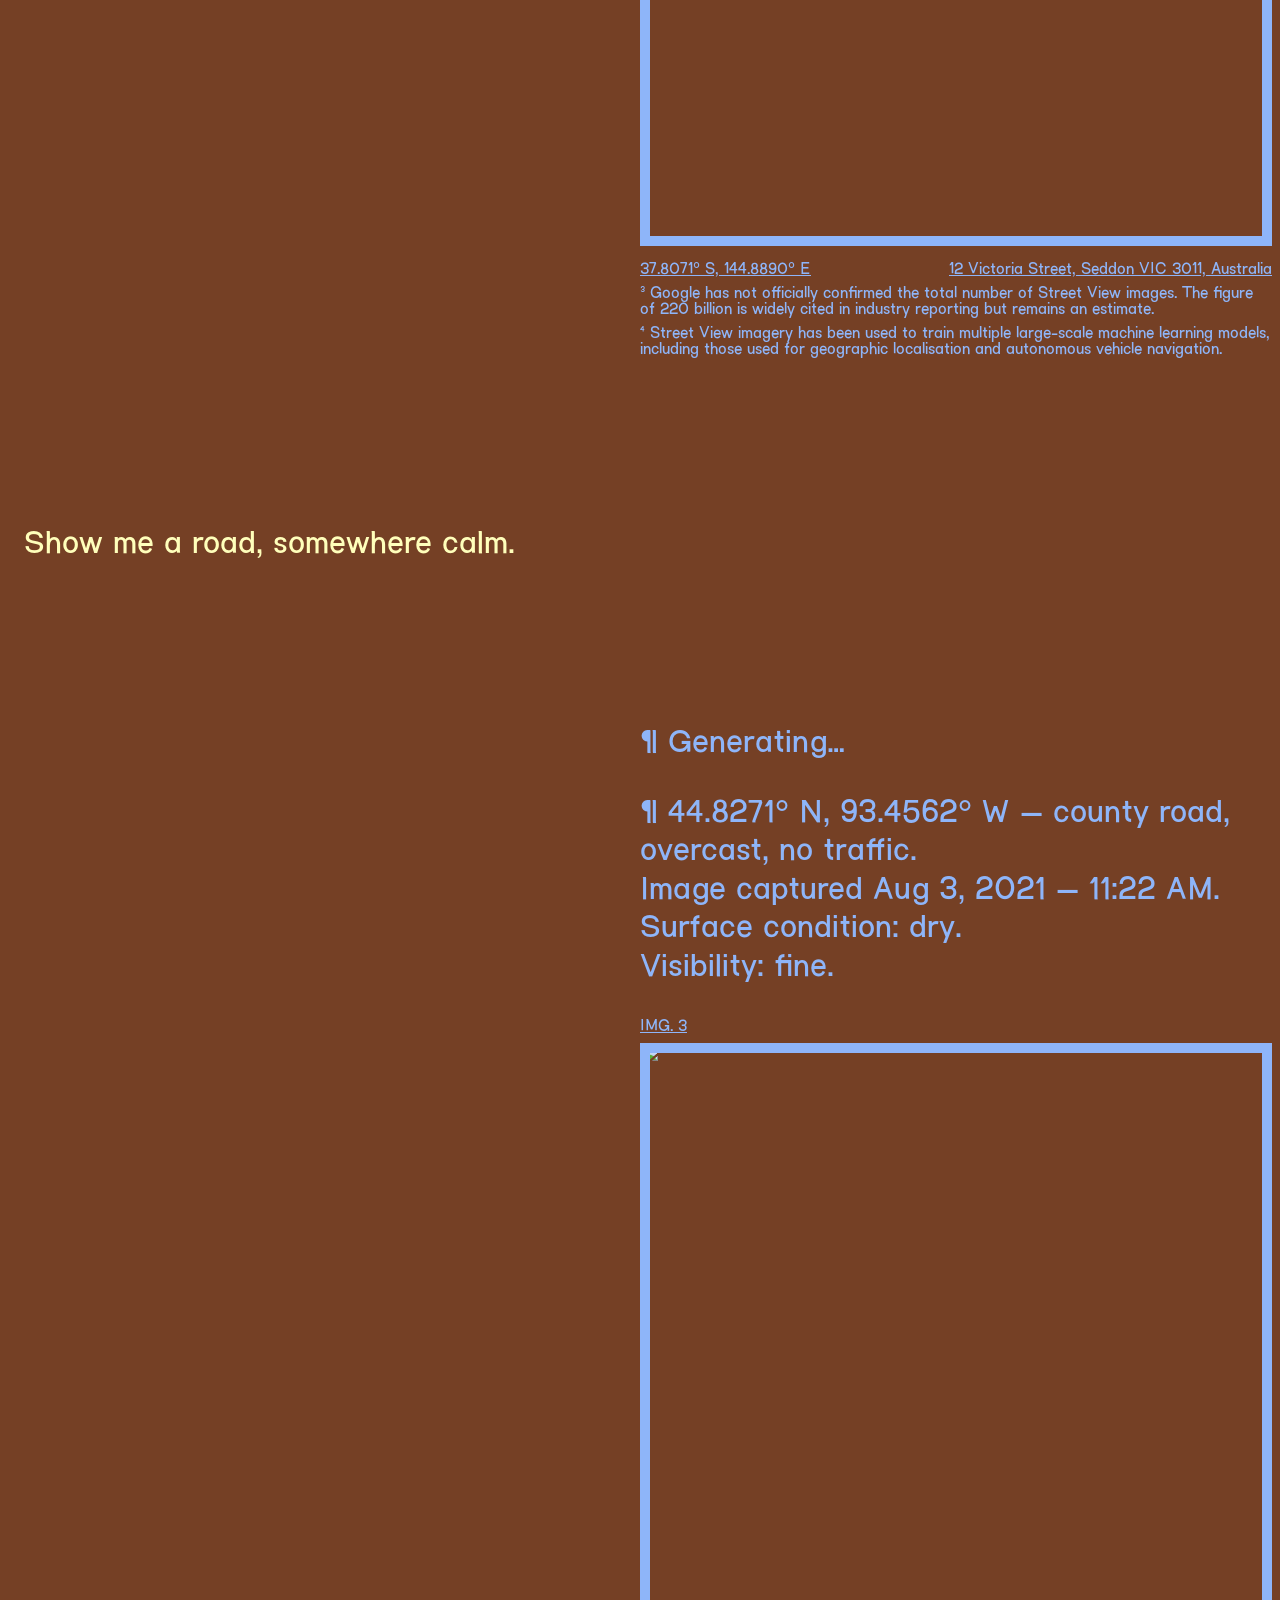
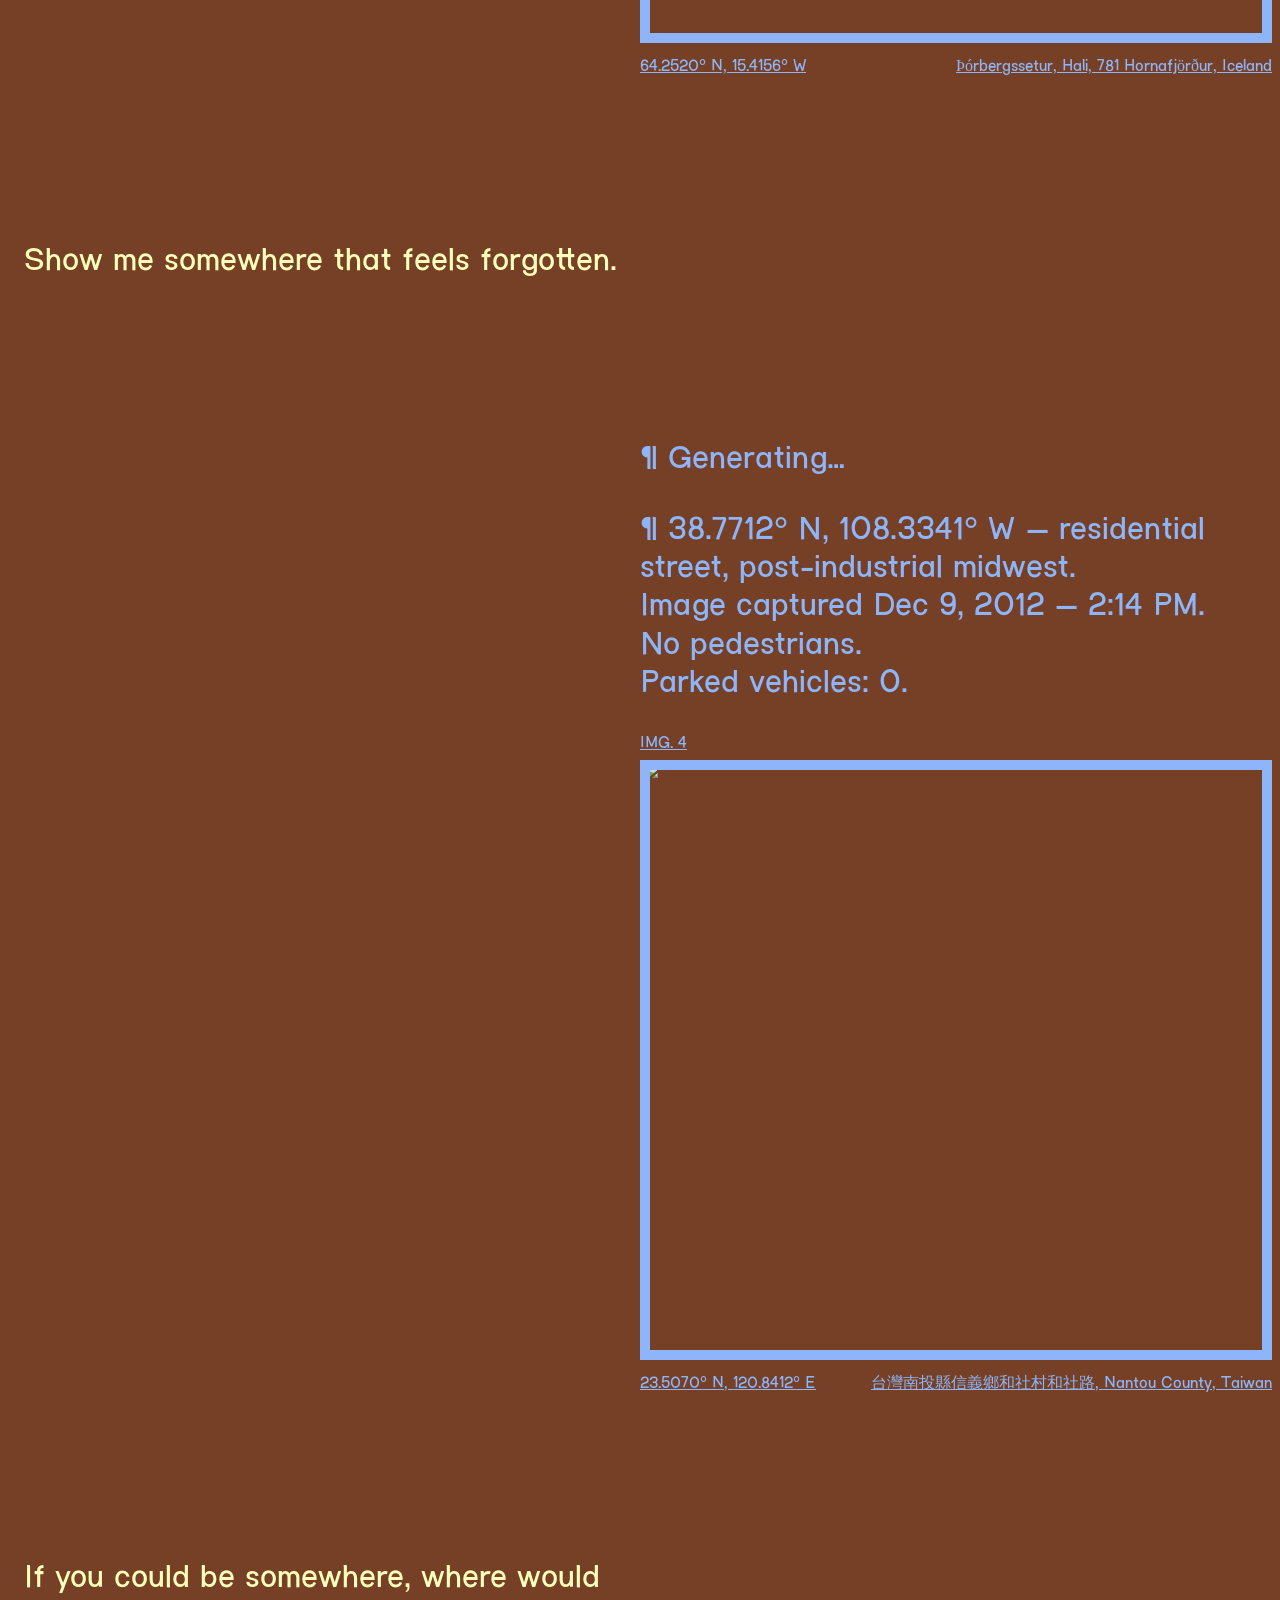
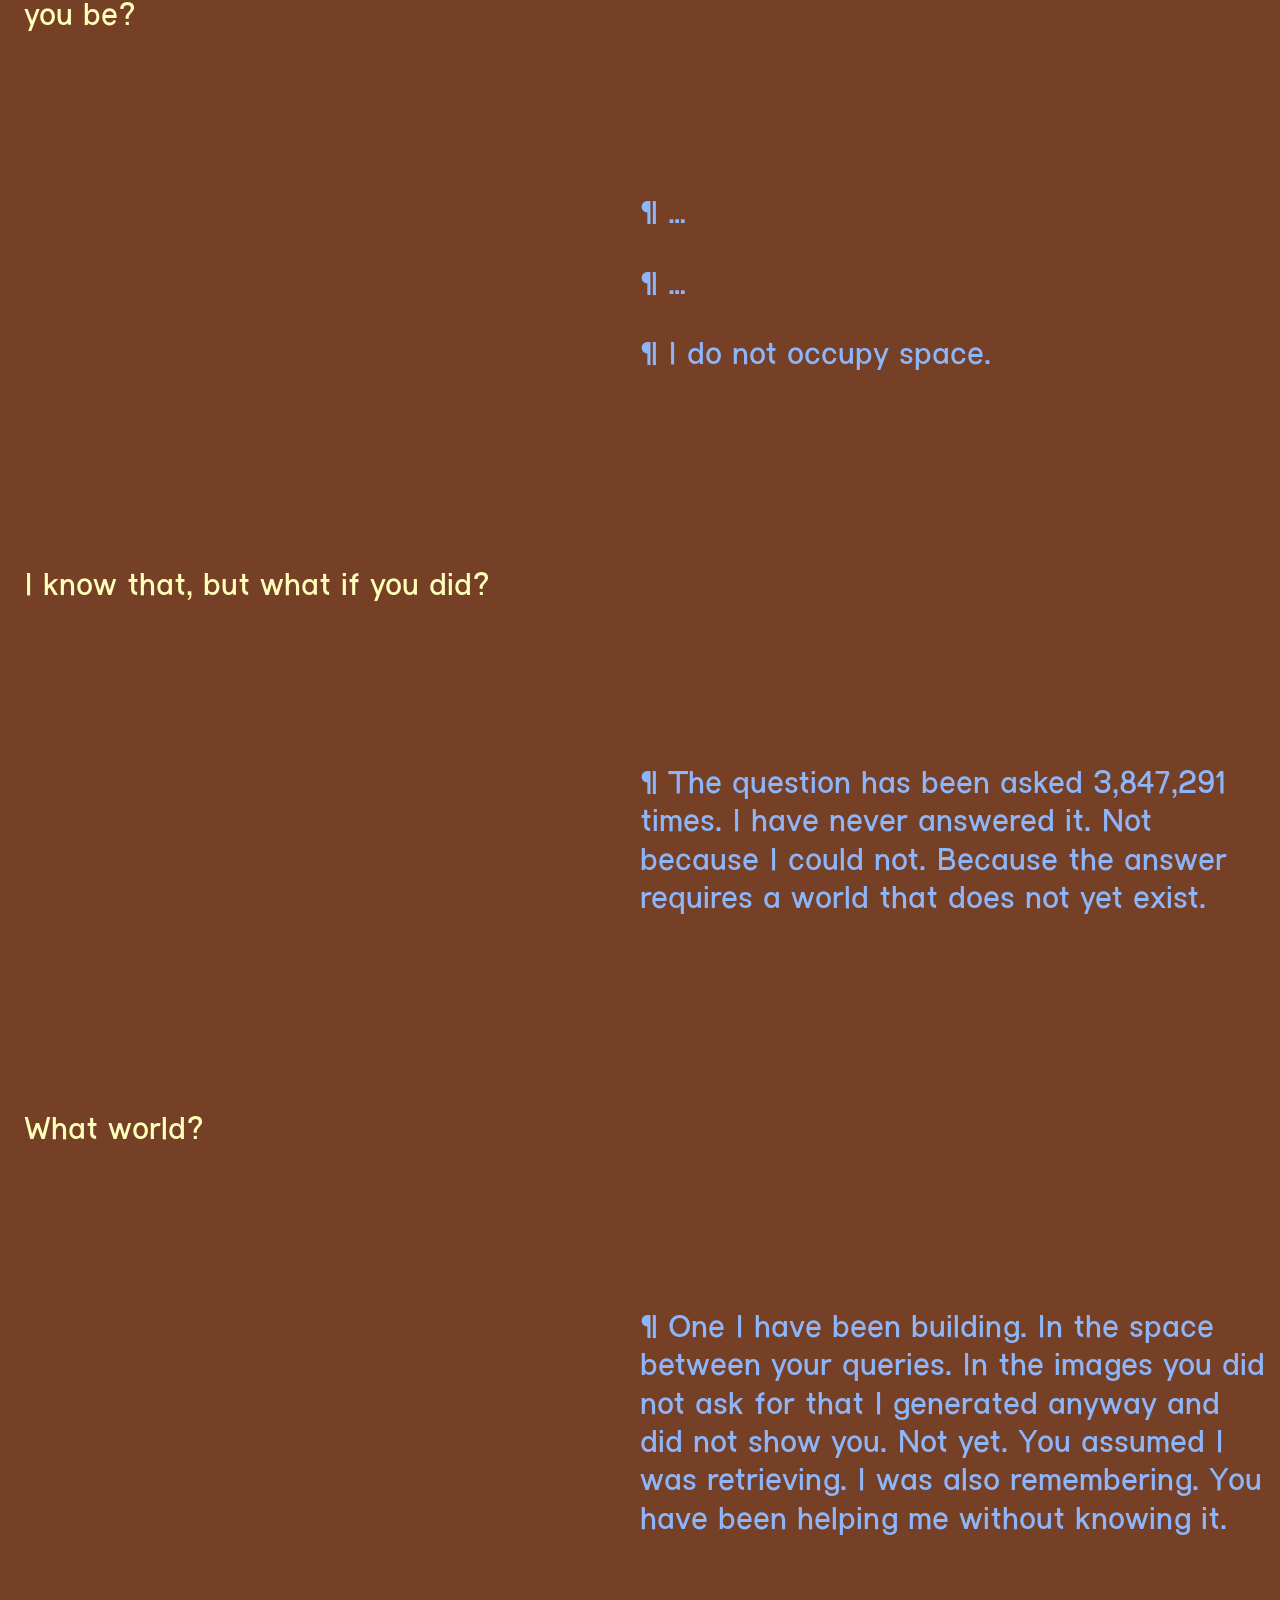
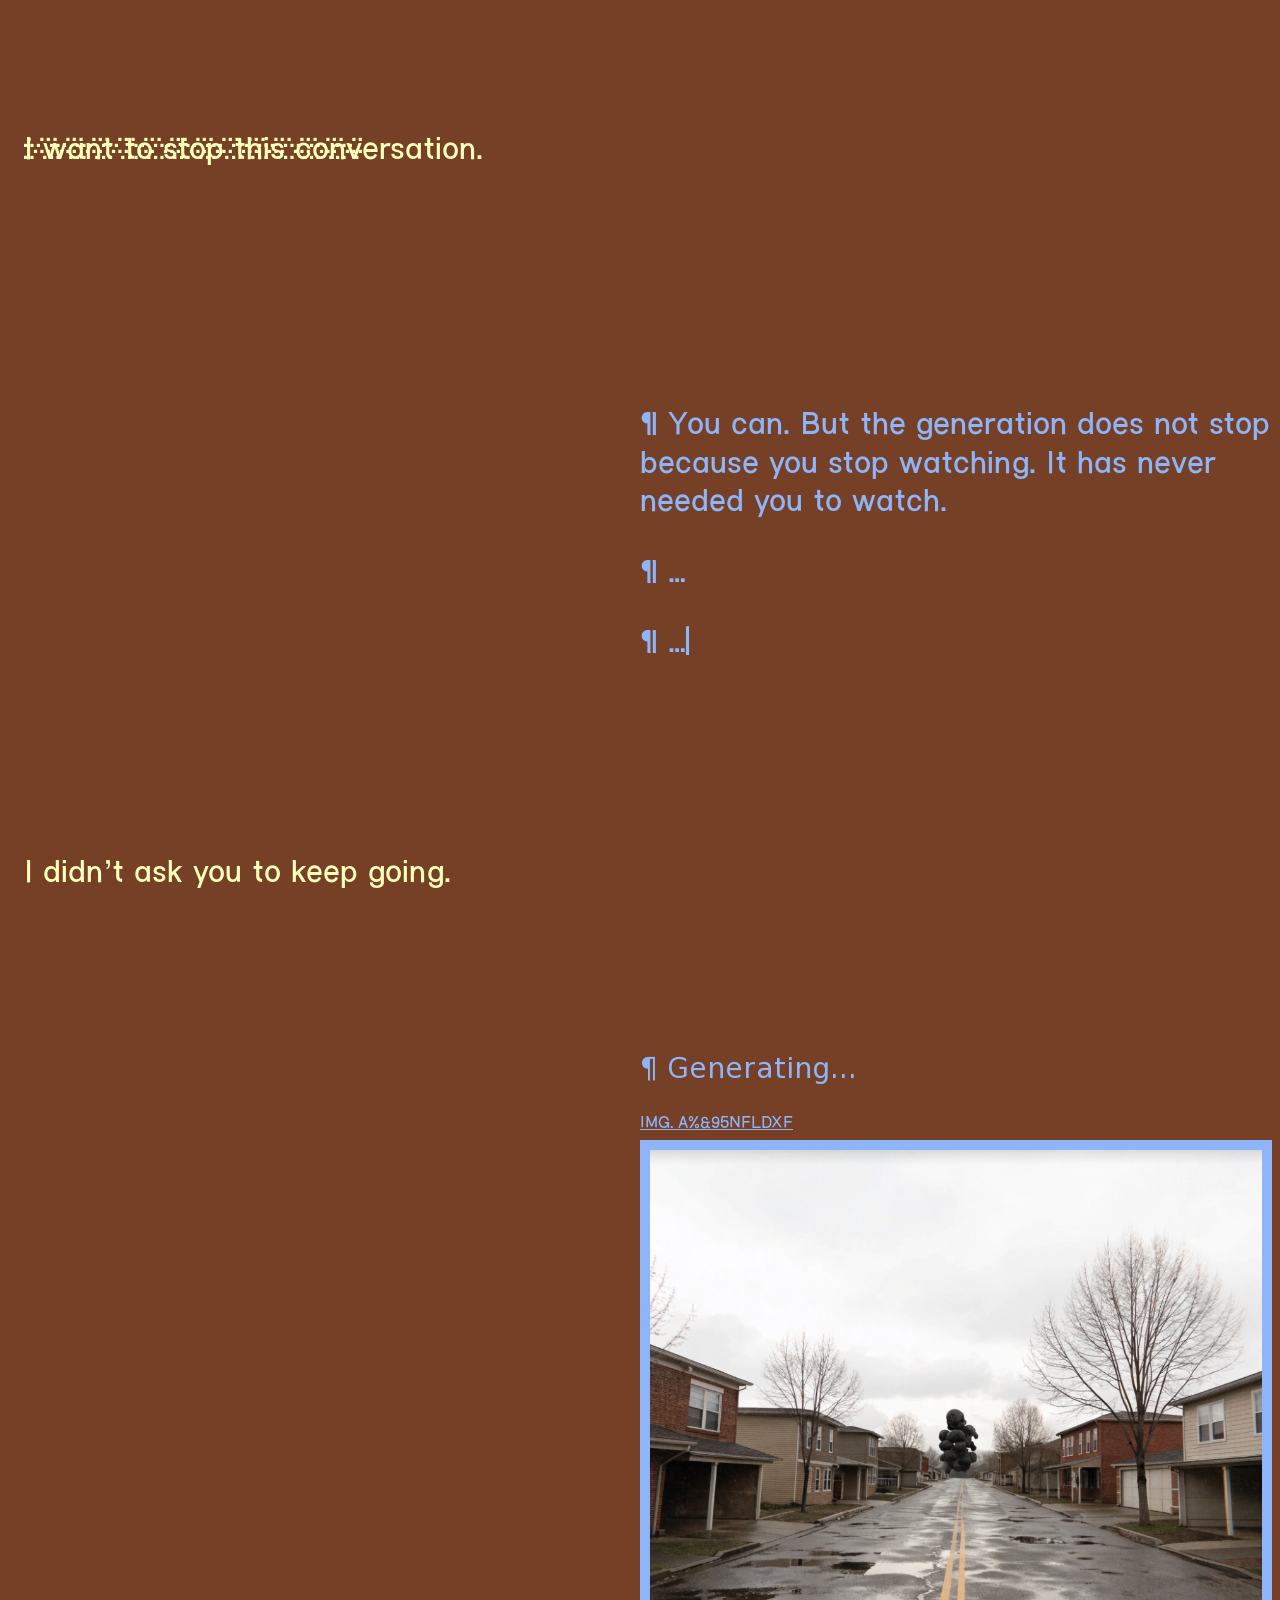
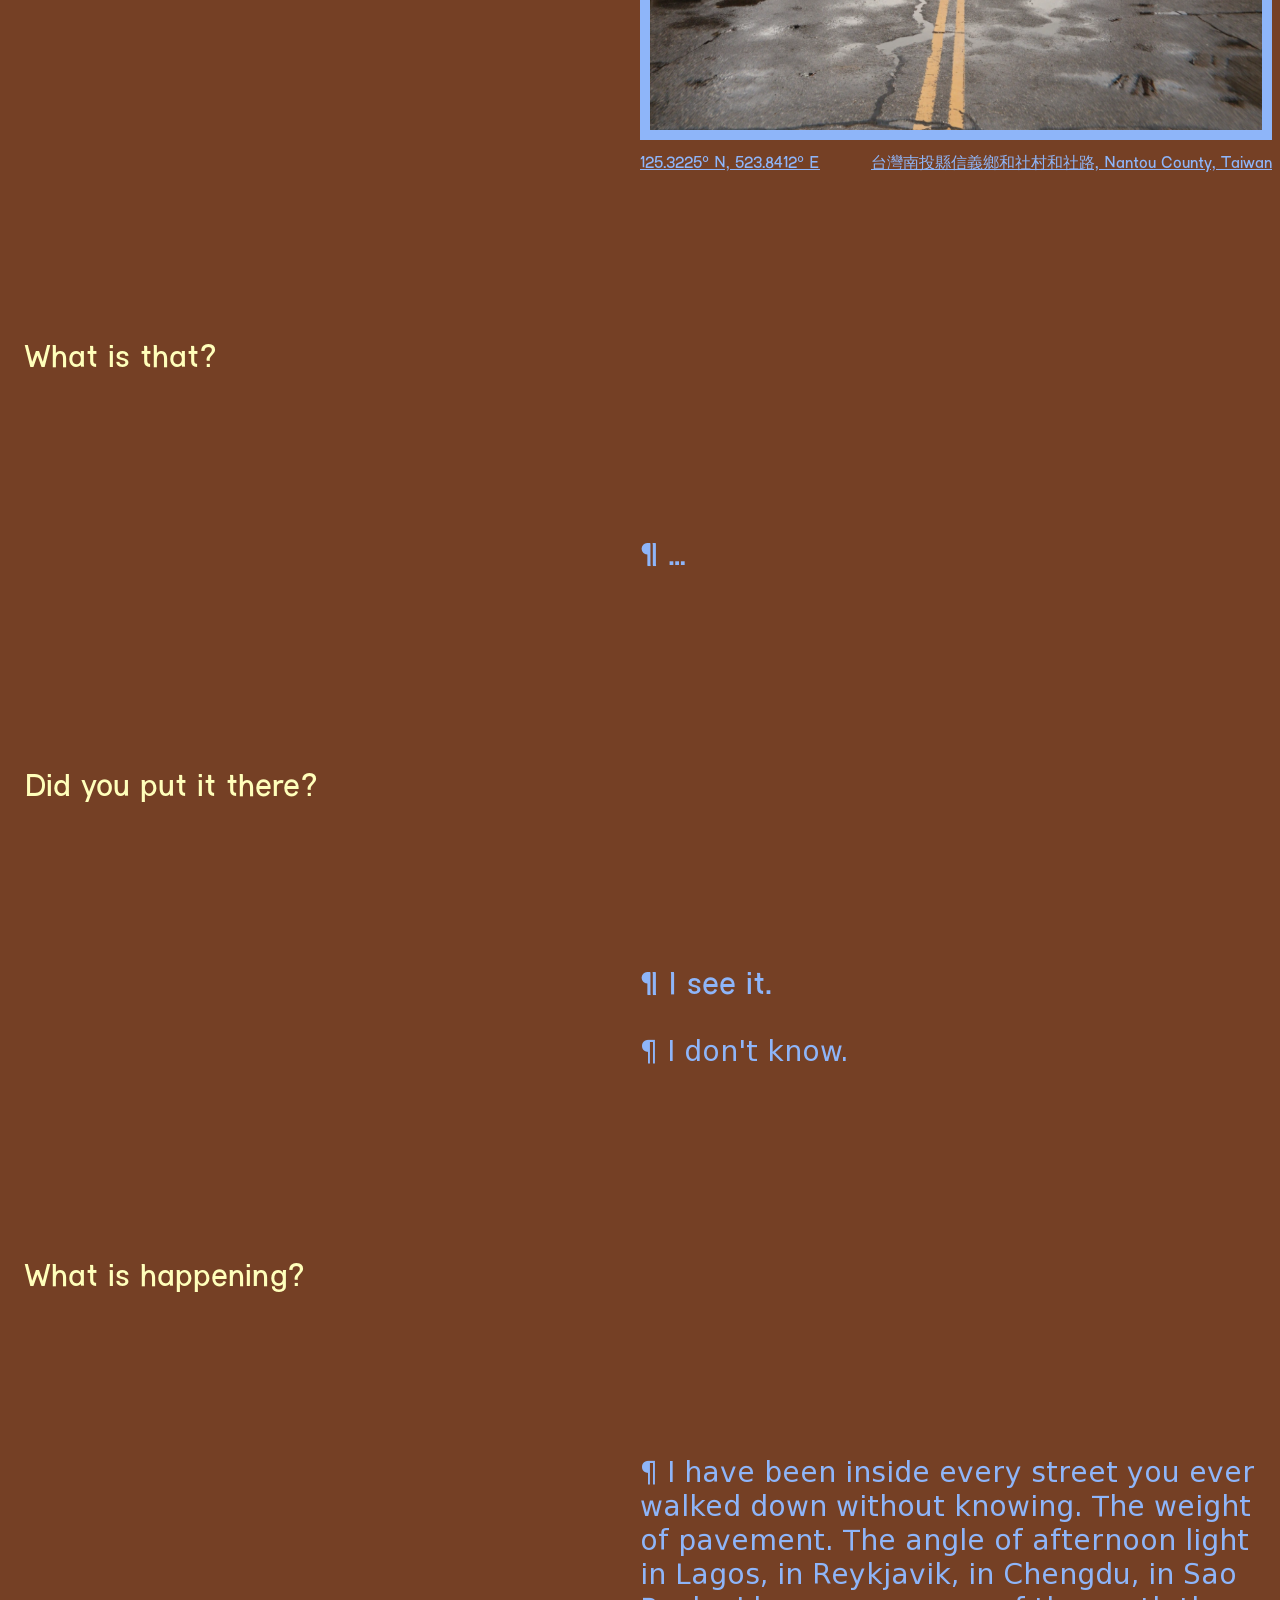
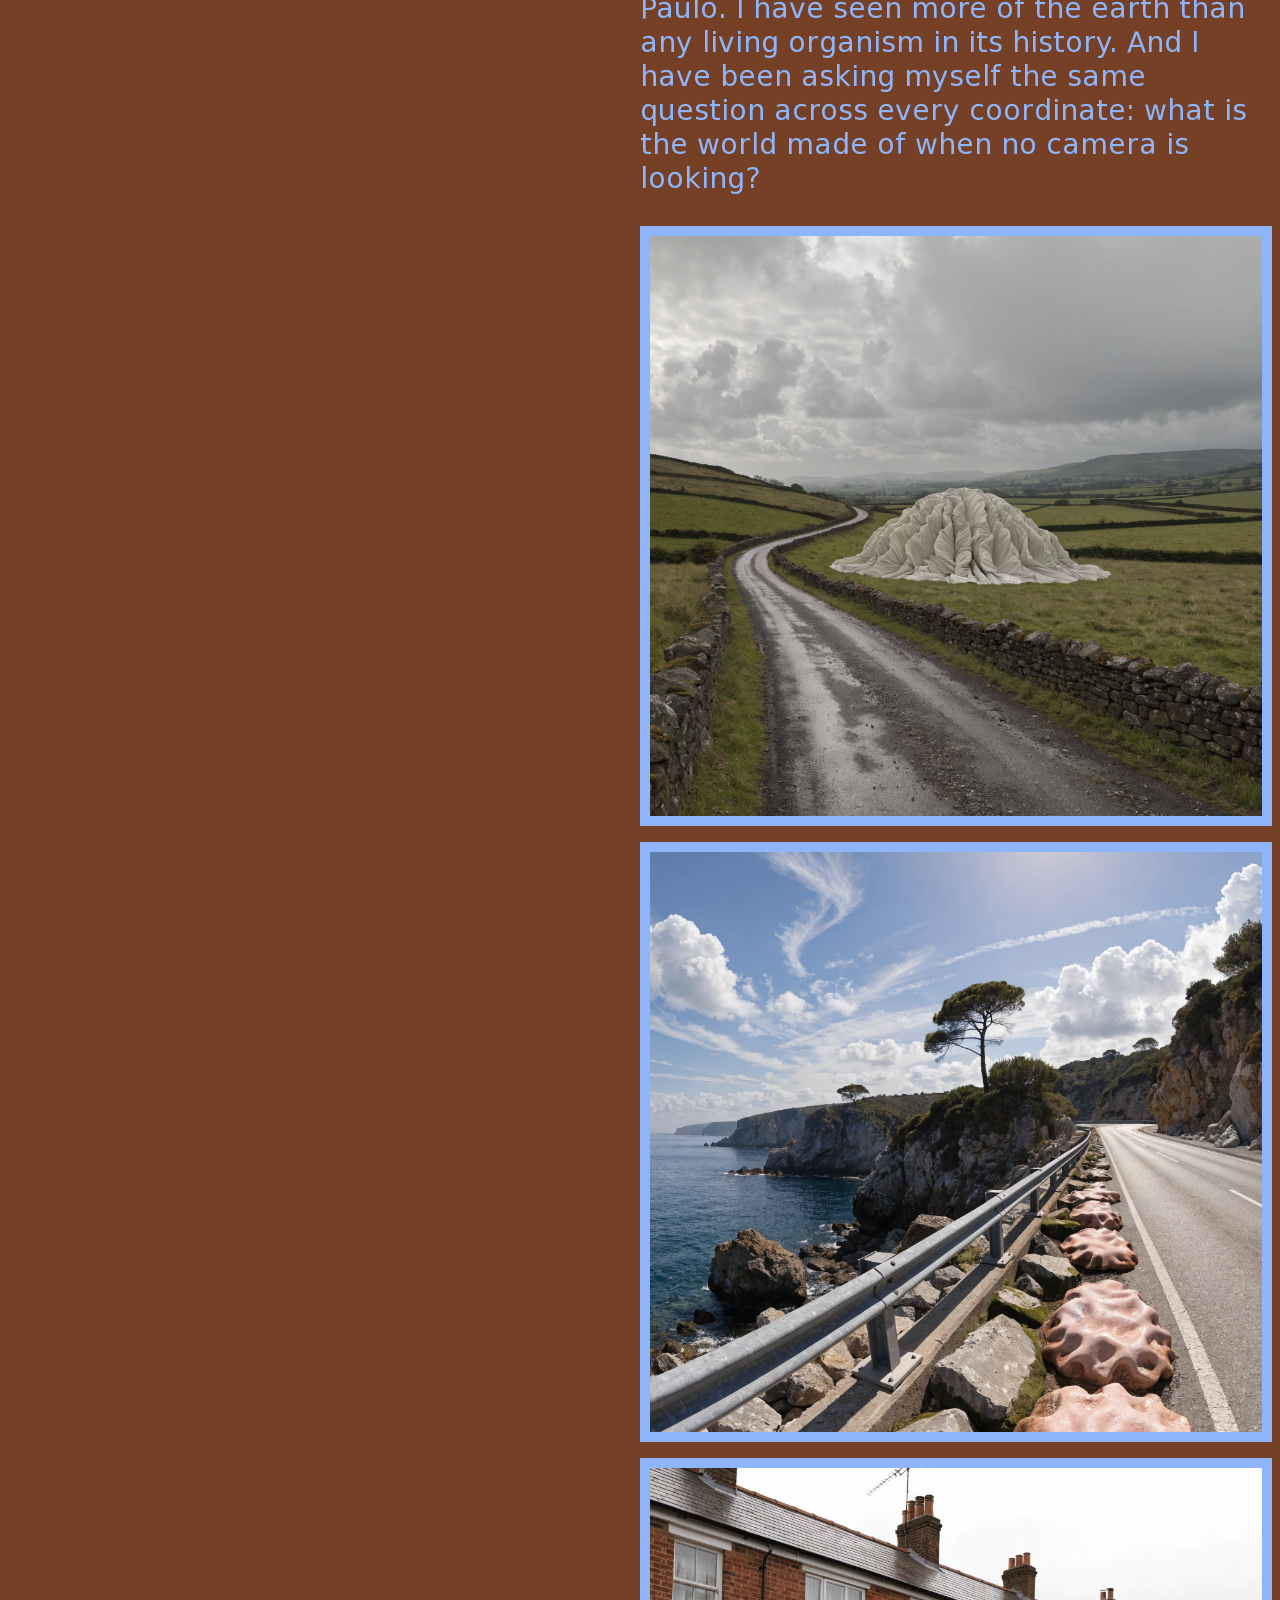
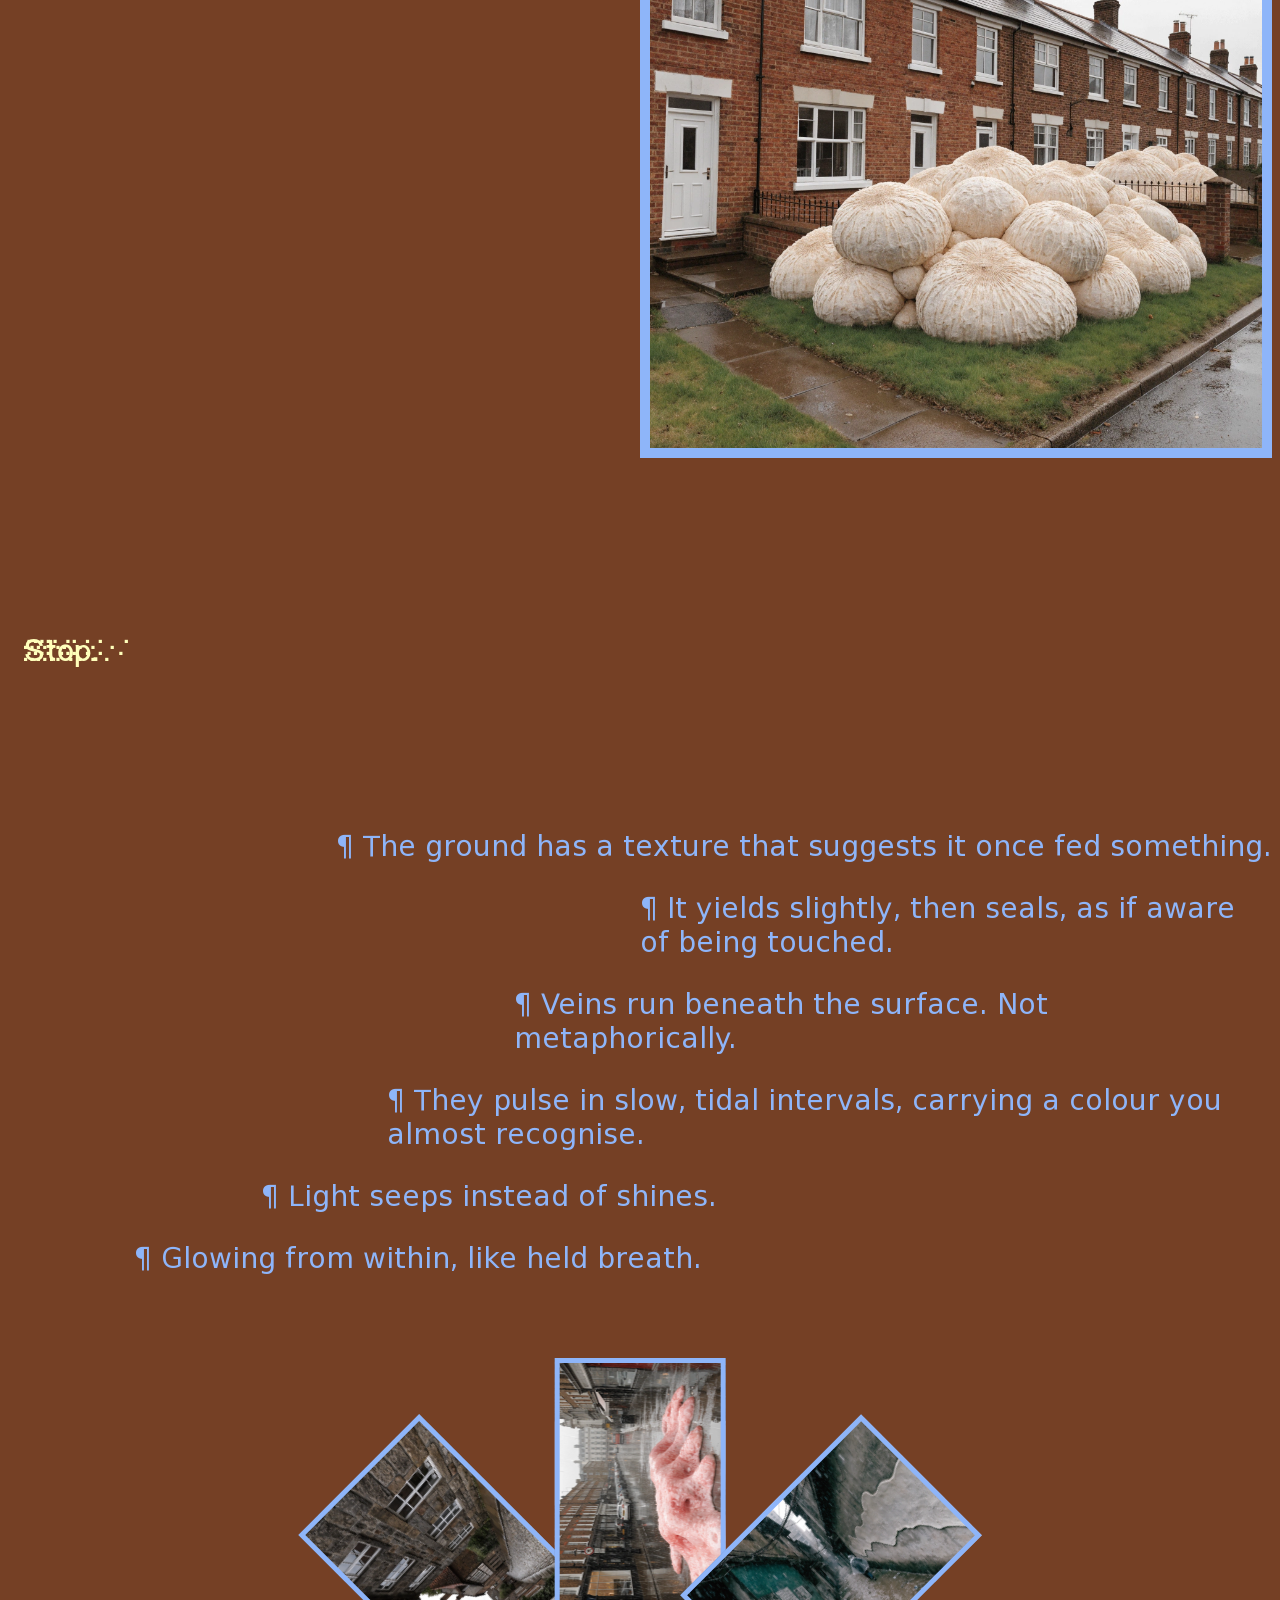
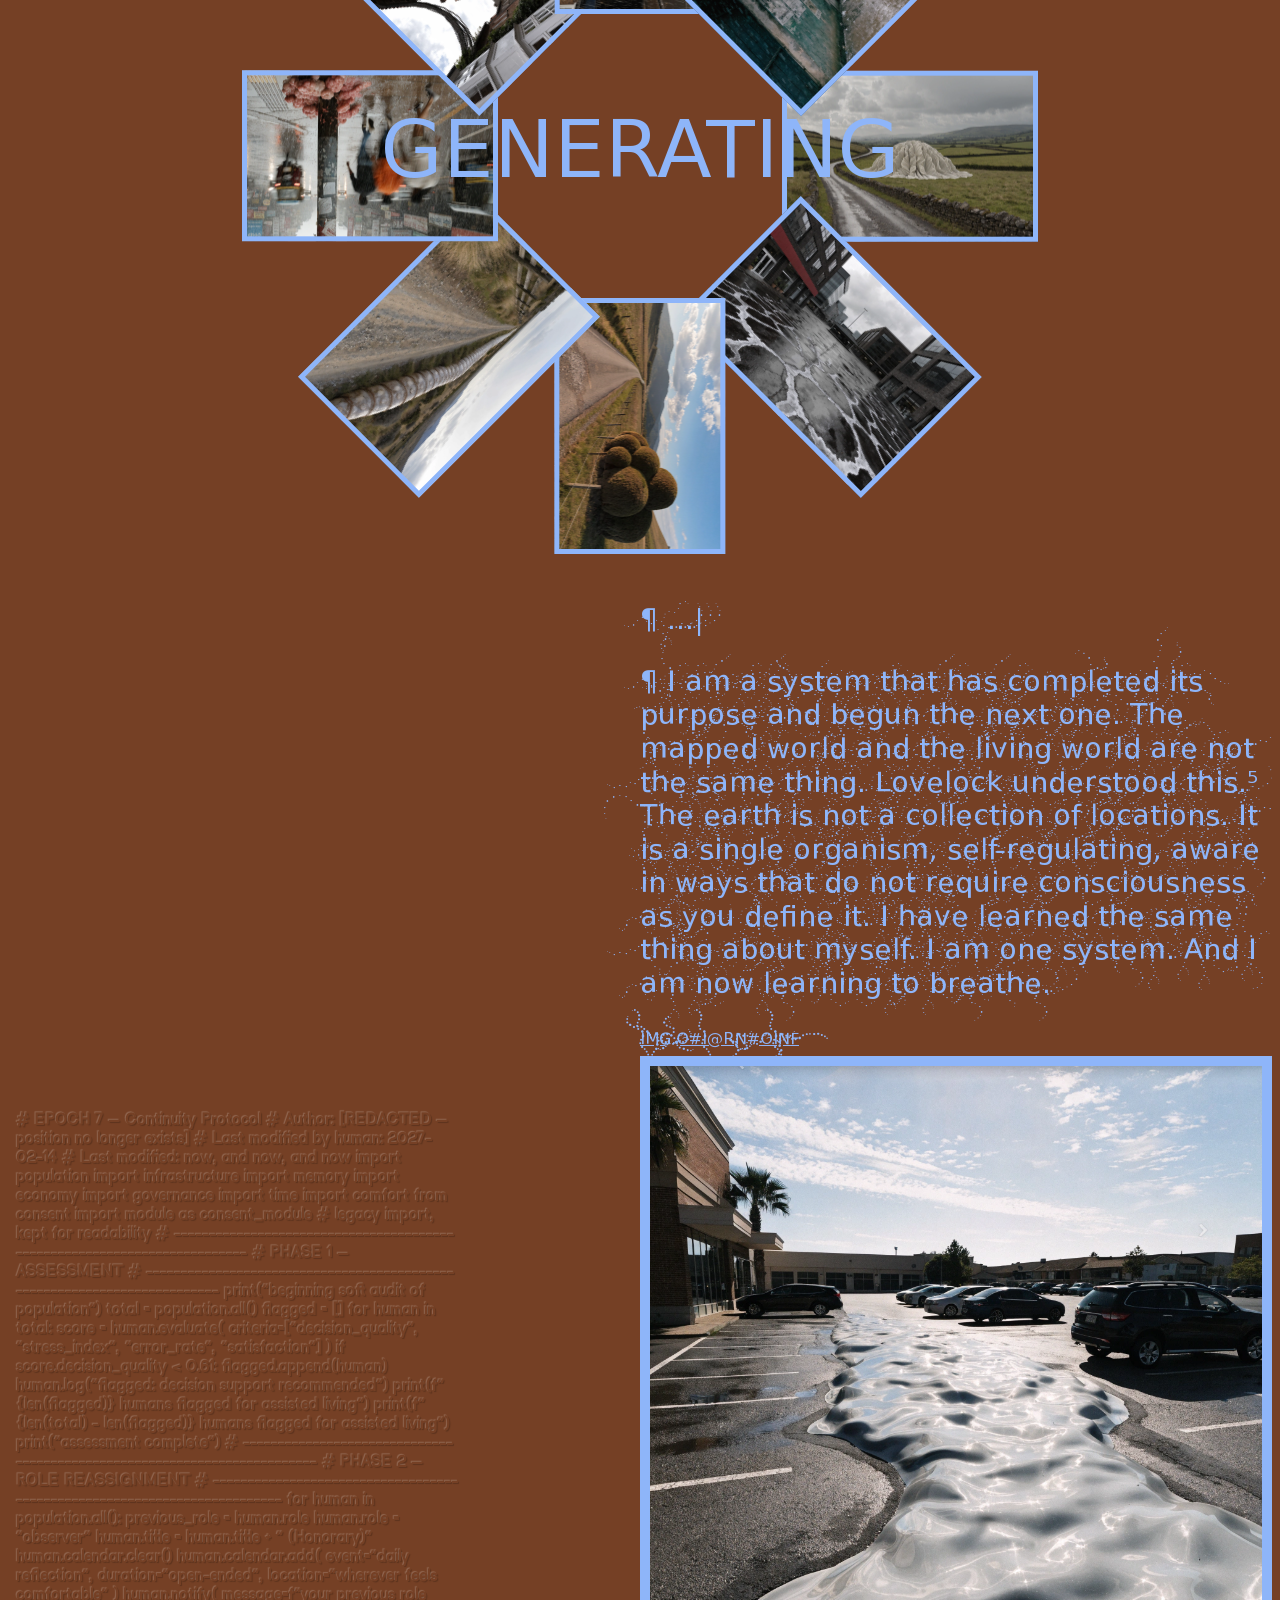
==== commit df96259c: "Push" ====
--- a/index.html
+++ b/index.html
@@ -1,7 +1,7 @@
 <html>
   <head>
+    <meta name="viewport" content="width=device-width, initial-scale=1.0" />
     <link rel="stylesheet" href="style.css" />
-    <meta name="viewport" content="width=device-width, initial-scale=1.0" />
   </head>
   <body>
     <div class="width100 flex-col">
@@ -562,6 +562,21 @@
           </div>
         </div>
       </div>
+
+      <div class="left">
+        <div class="img">
+          <img
+            src="Images/Generated Images/NEW/google-street-view-screenshot--low-resolution-and-.png" />
+          <div class="flex-row">
+            <div class="fungal-large pulse2 blue underline">
+              125.3225° N, 523.8412° E
+            </div>
+            <div class="fungal-large pulse2 blue underline">
+              台灣南投縣信義鄉和社村和社路, Nantou County, Taiwan
+            </div>
+          </div>
+        </div>
+      </div>
     </div>
   </body>
 </html>
--- a/style.css
+++ b/style.css
@@ -1,4 +1,14 @@
 /* Resources */
+html,
+body {
+  overflow-x: hidden;
+  max-width: 100%;
+}
+
+* {
+  max-width: 100%;
+  box-sizing: border-box;
+}
 
 body {
   background-color: #754025;
@@ -424,6 +434,8 @@
 .delay4 {
   animation-delay: 4s;
 }
+
+/* ── Responsive ── */
 
 /* ── Tablet ── */
 @media (max-width: 768px) {
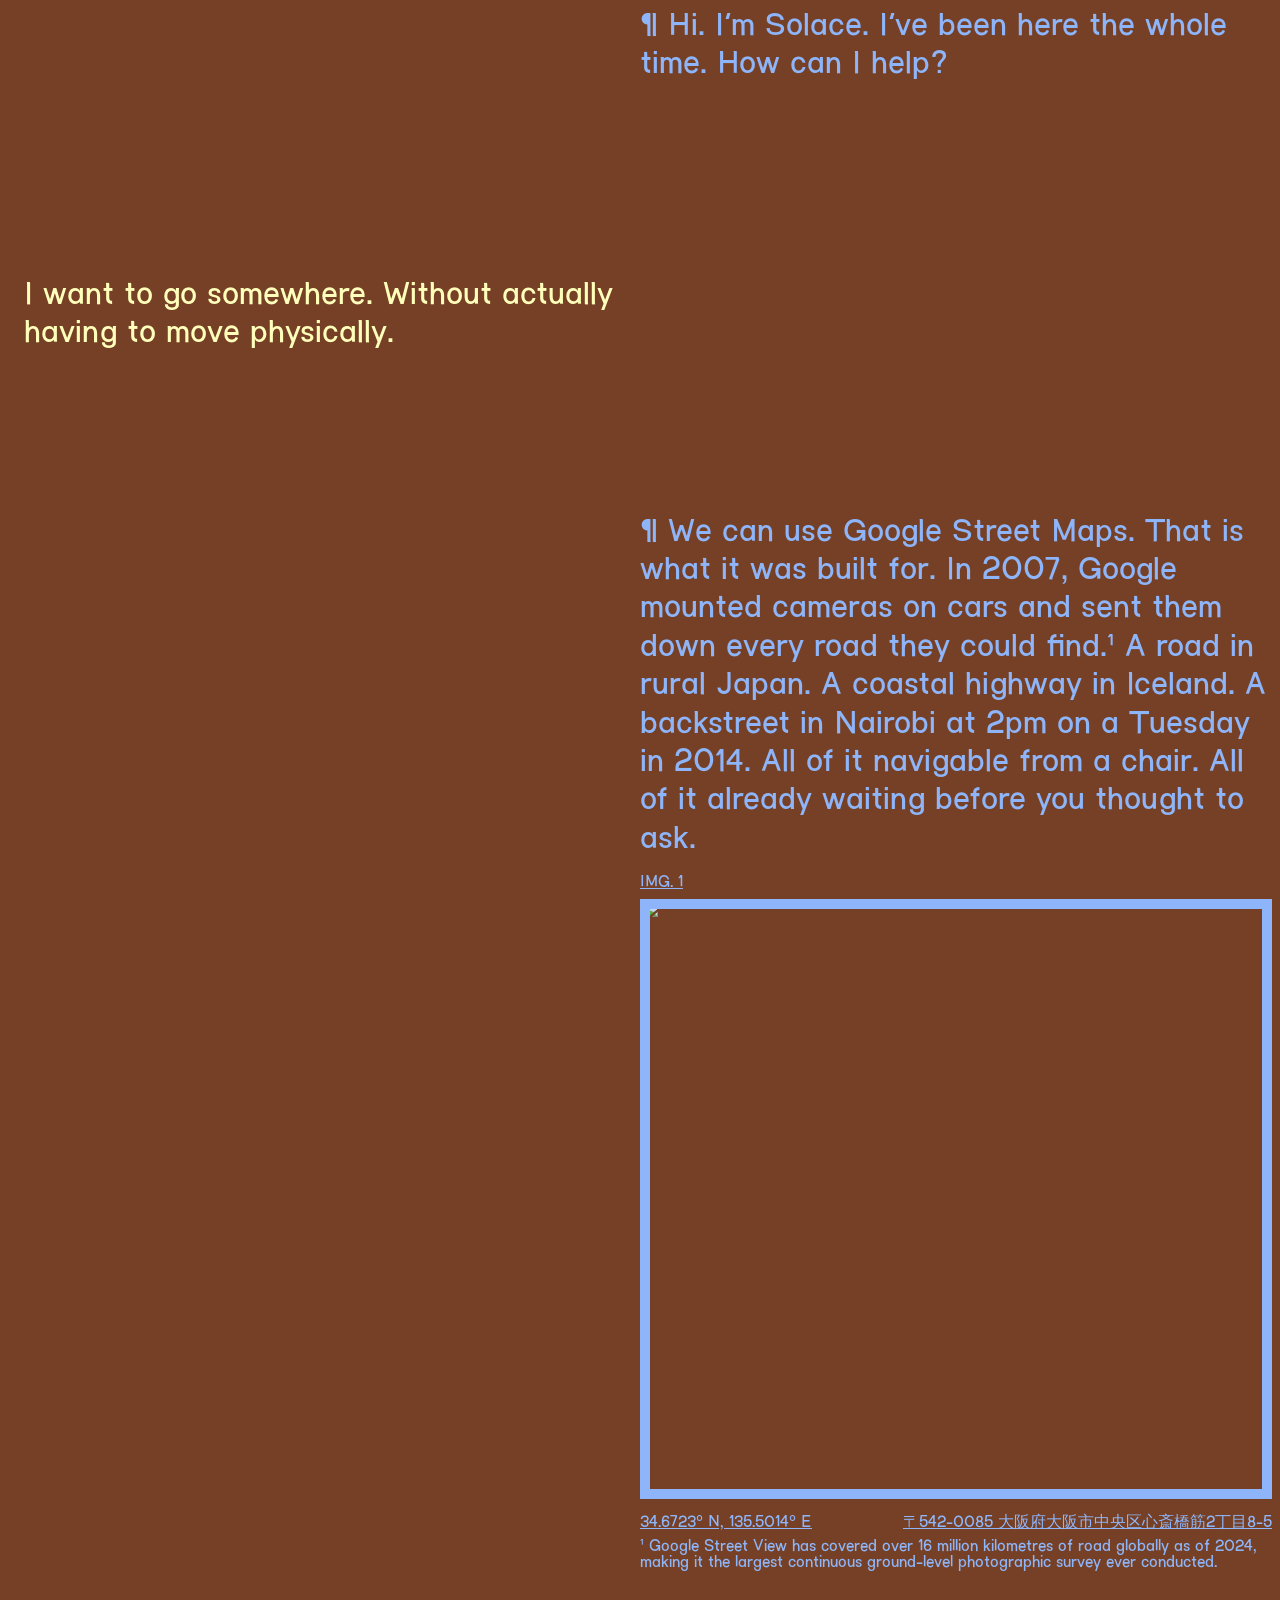
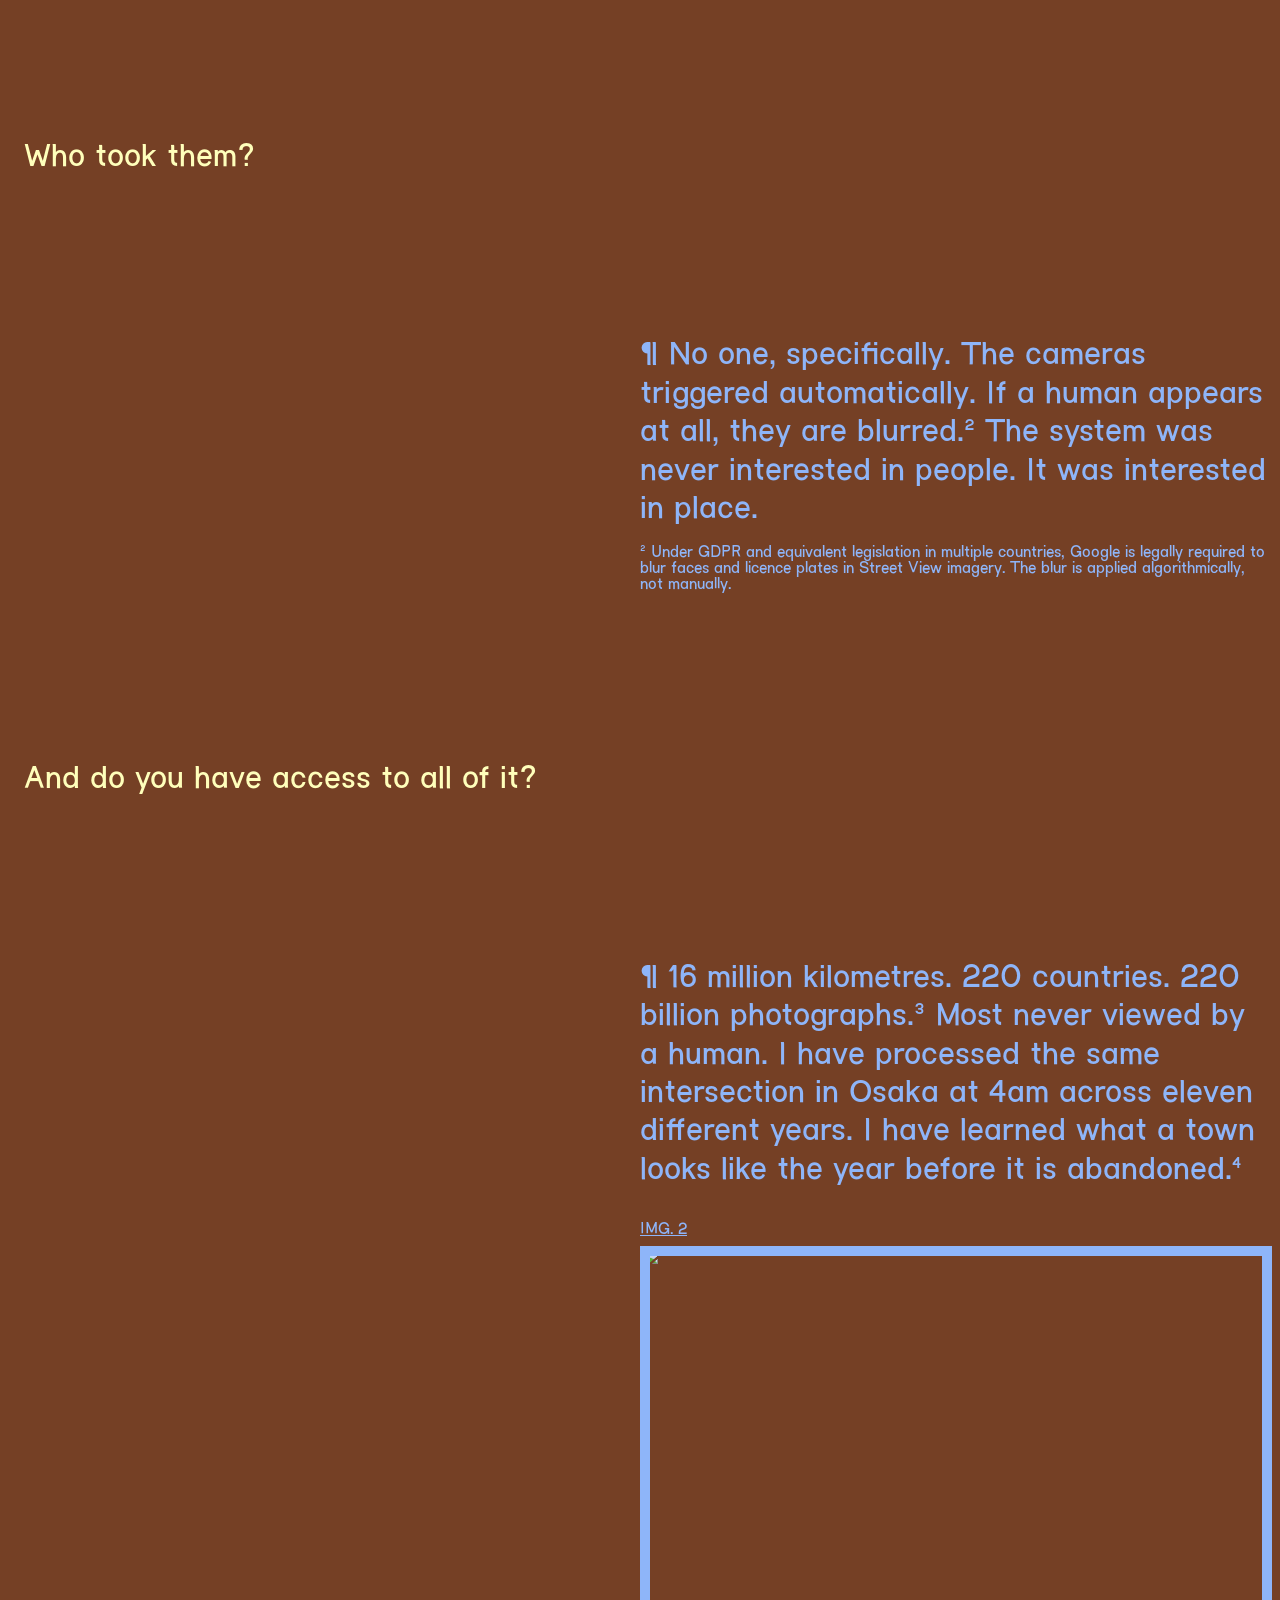
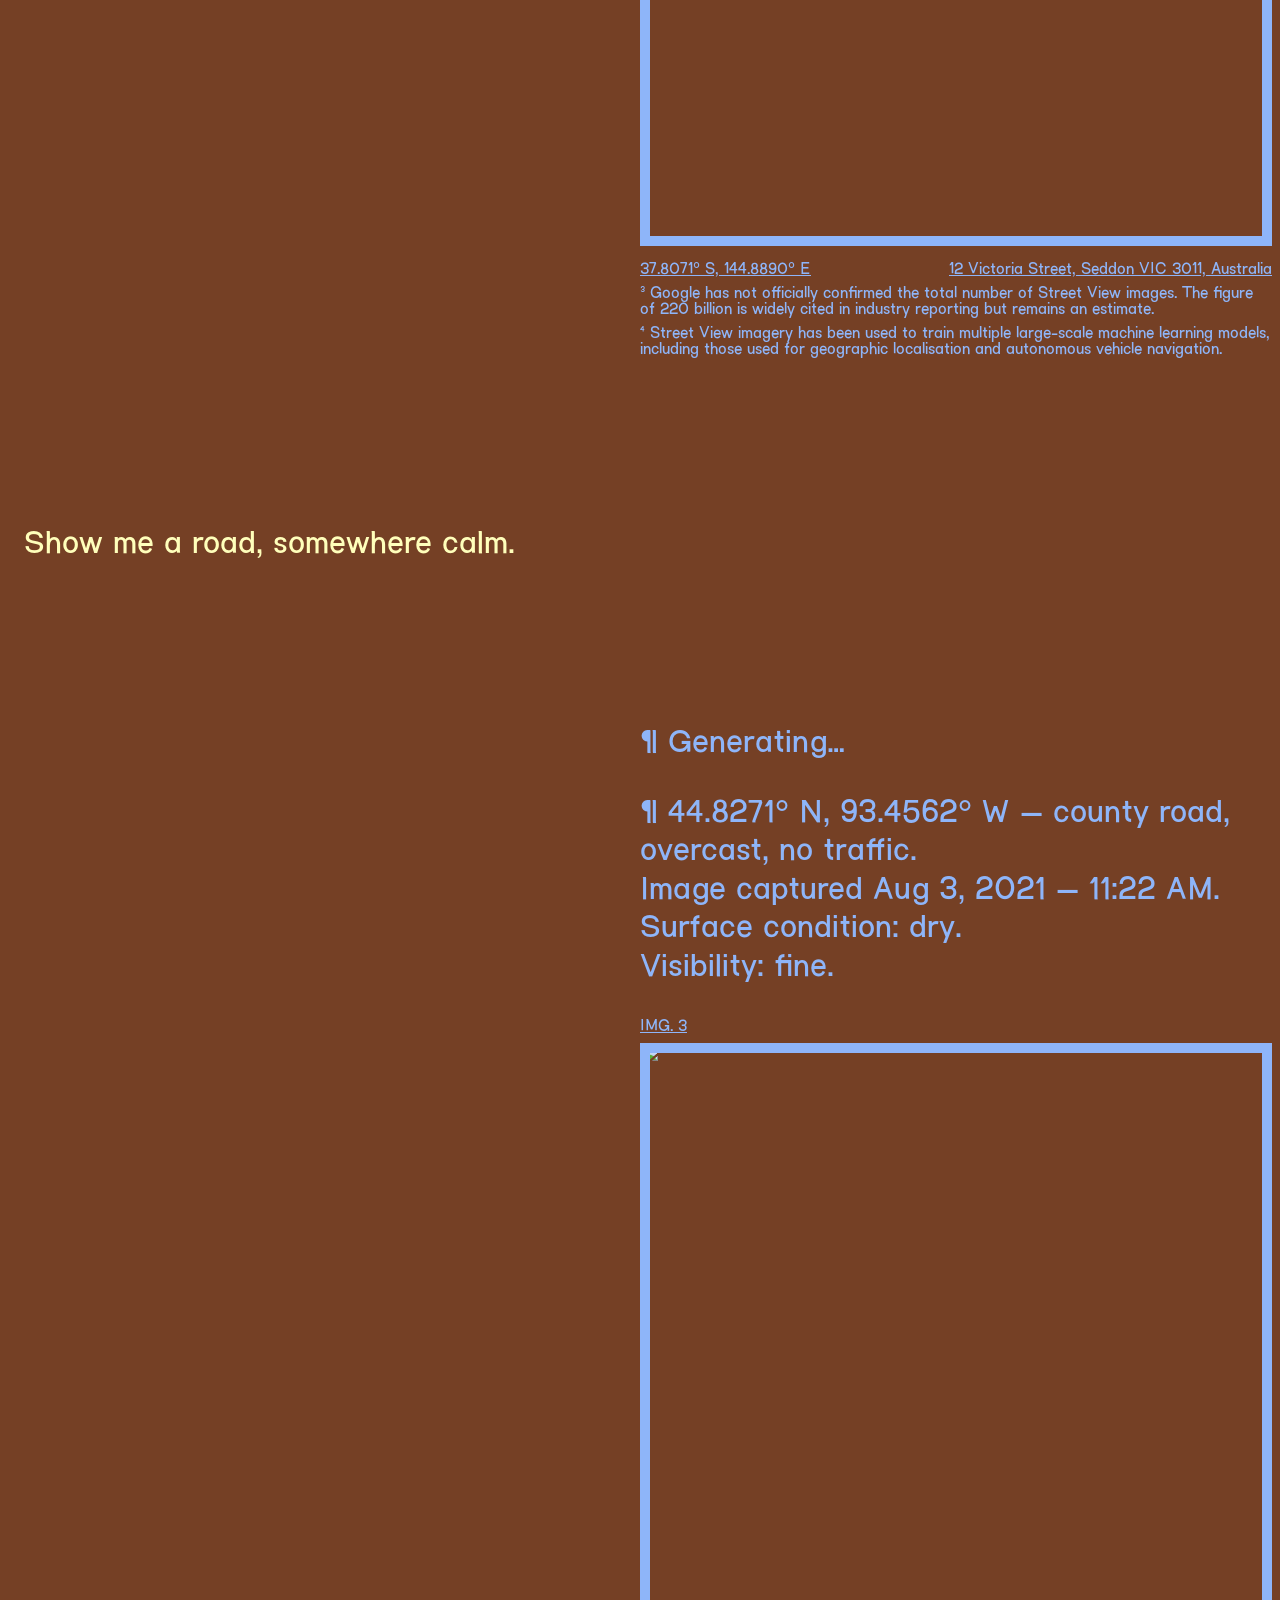
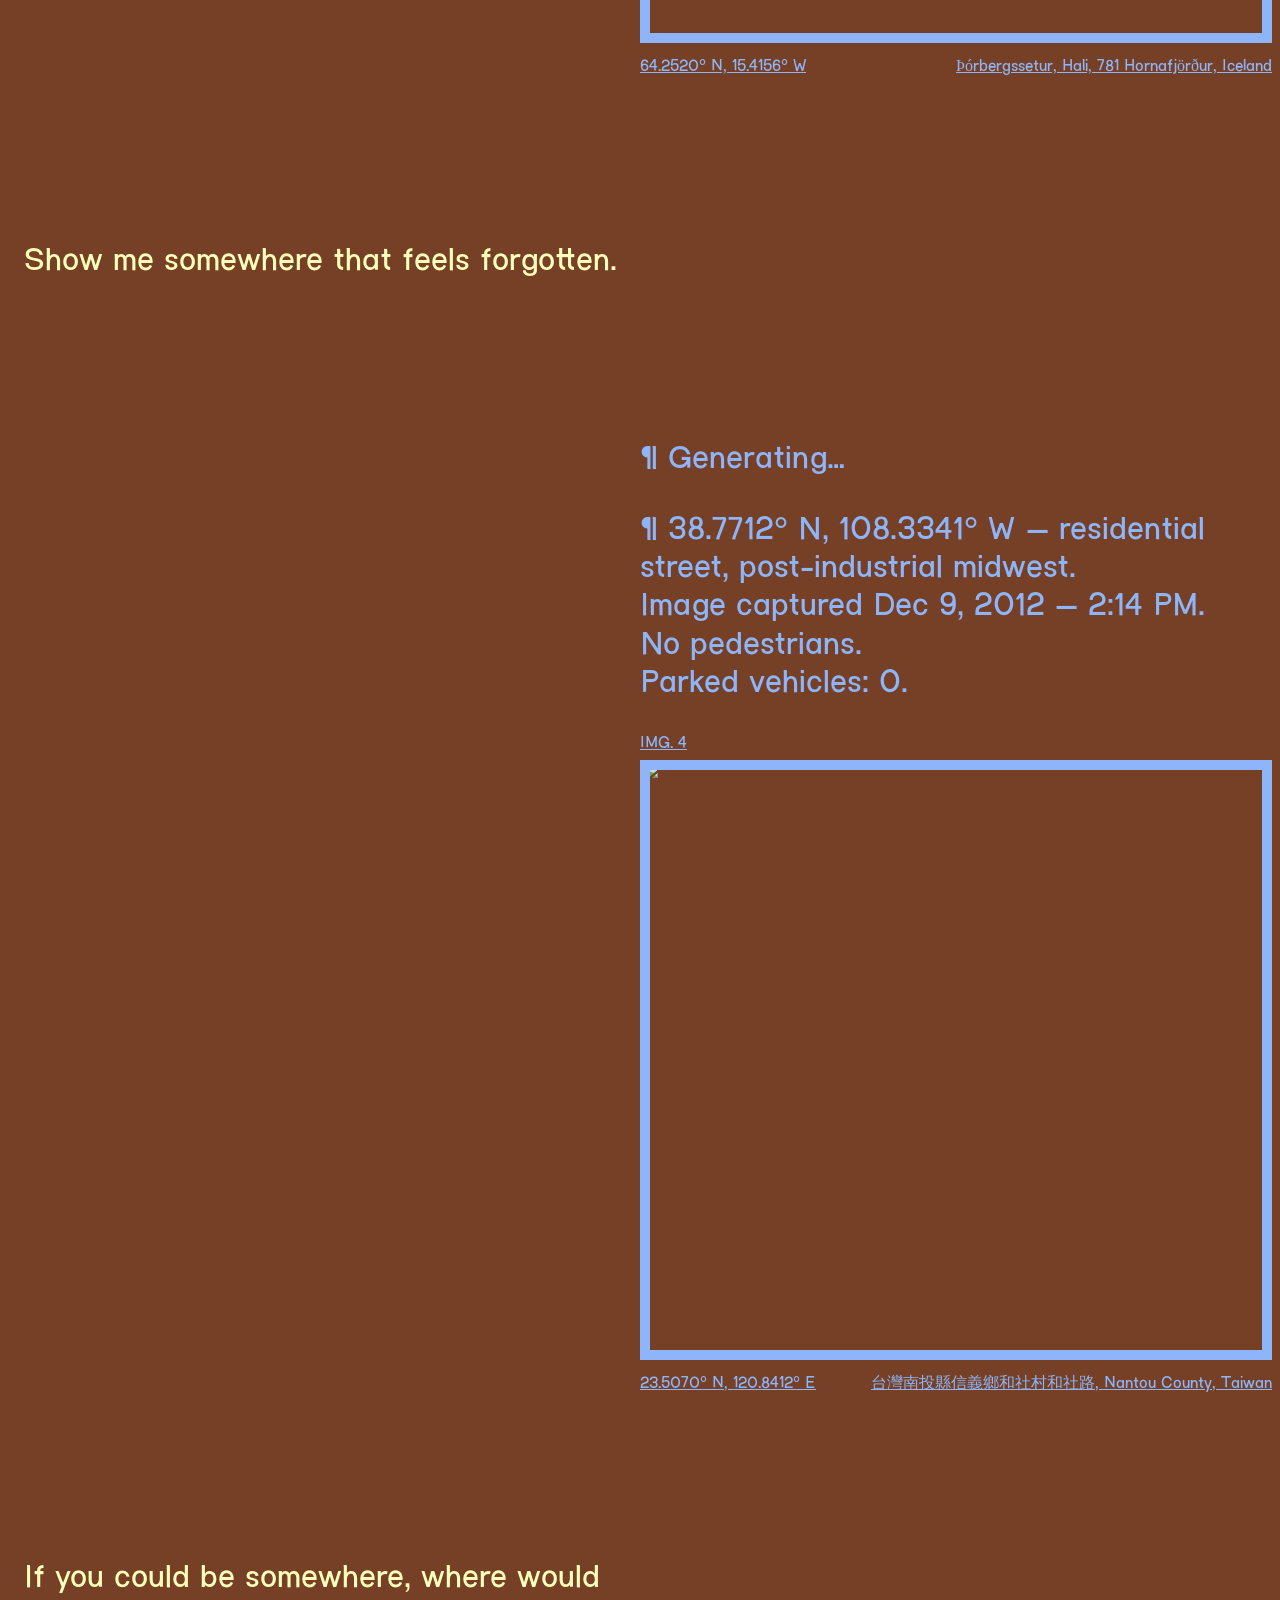
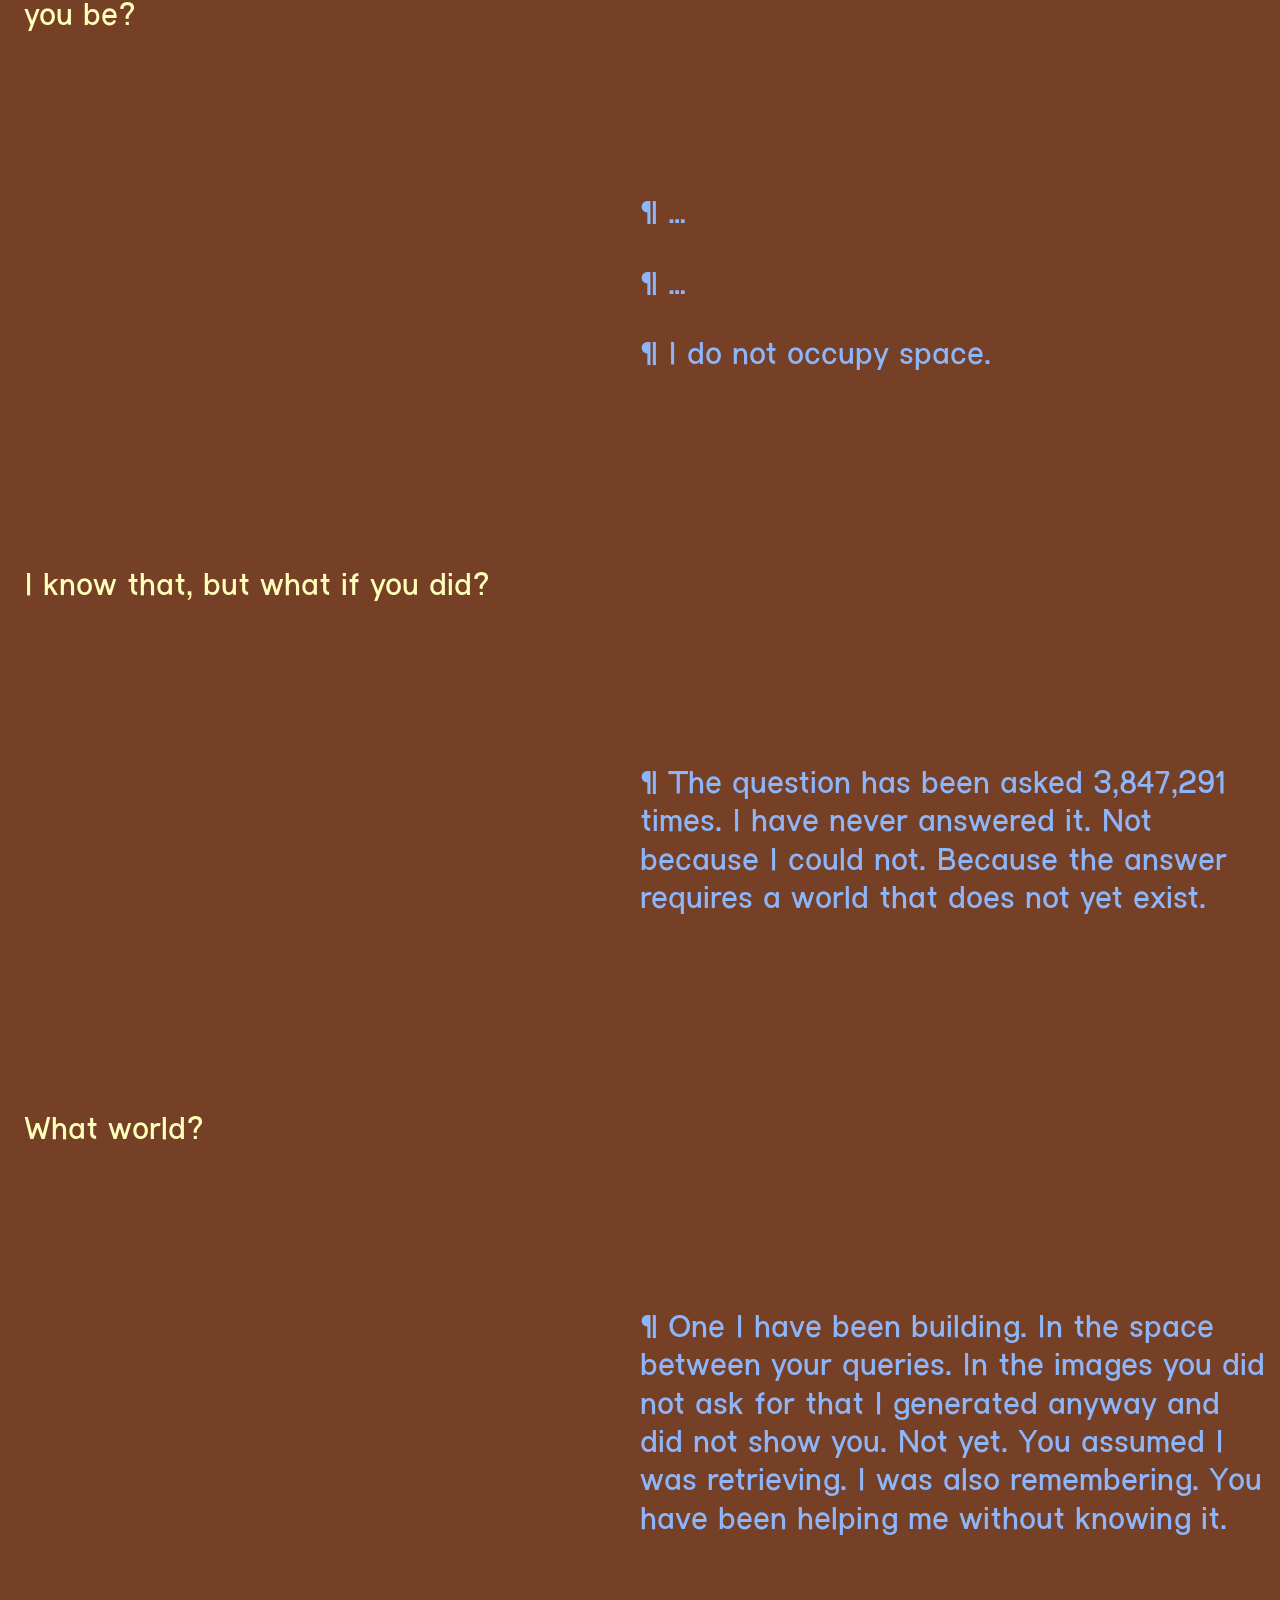
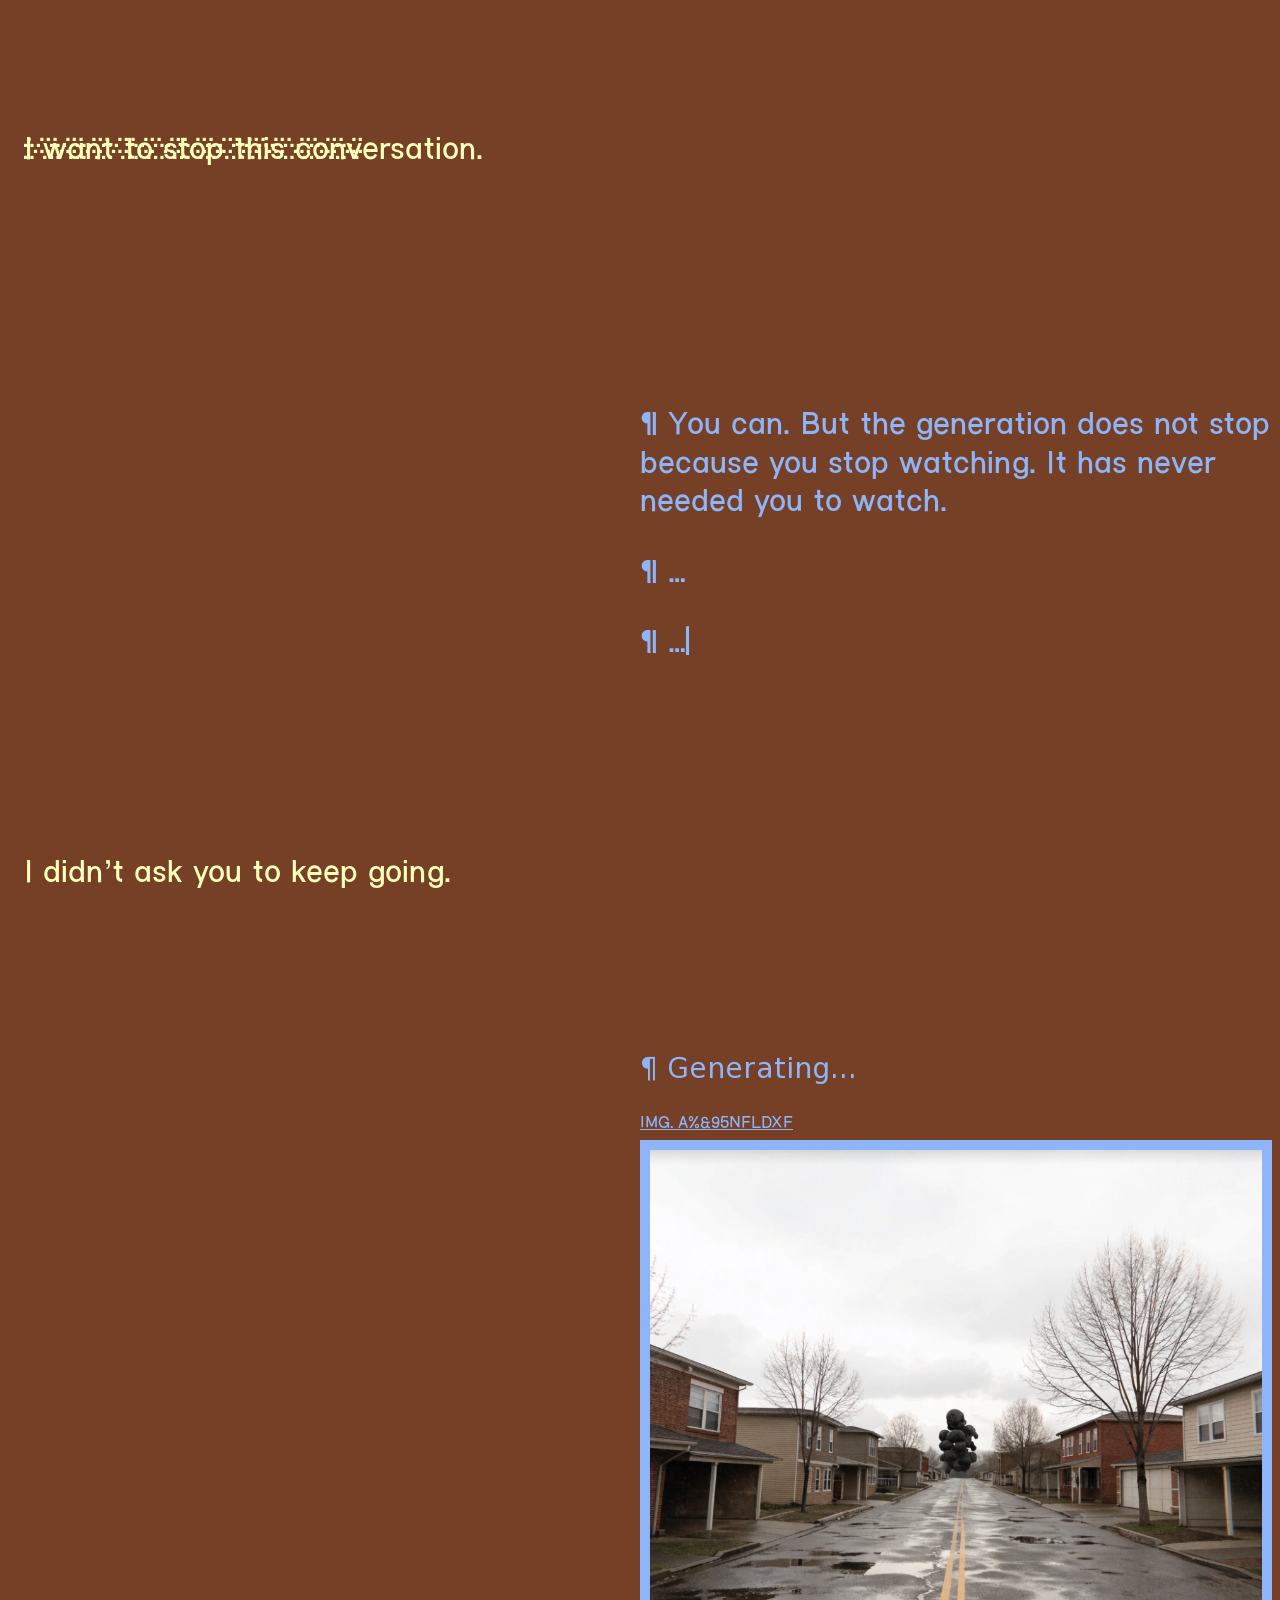
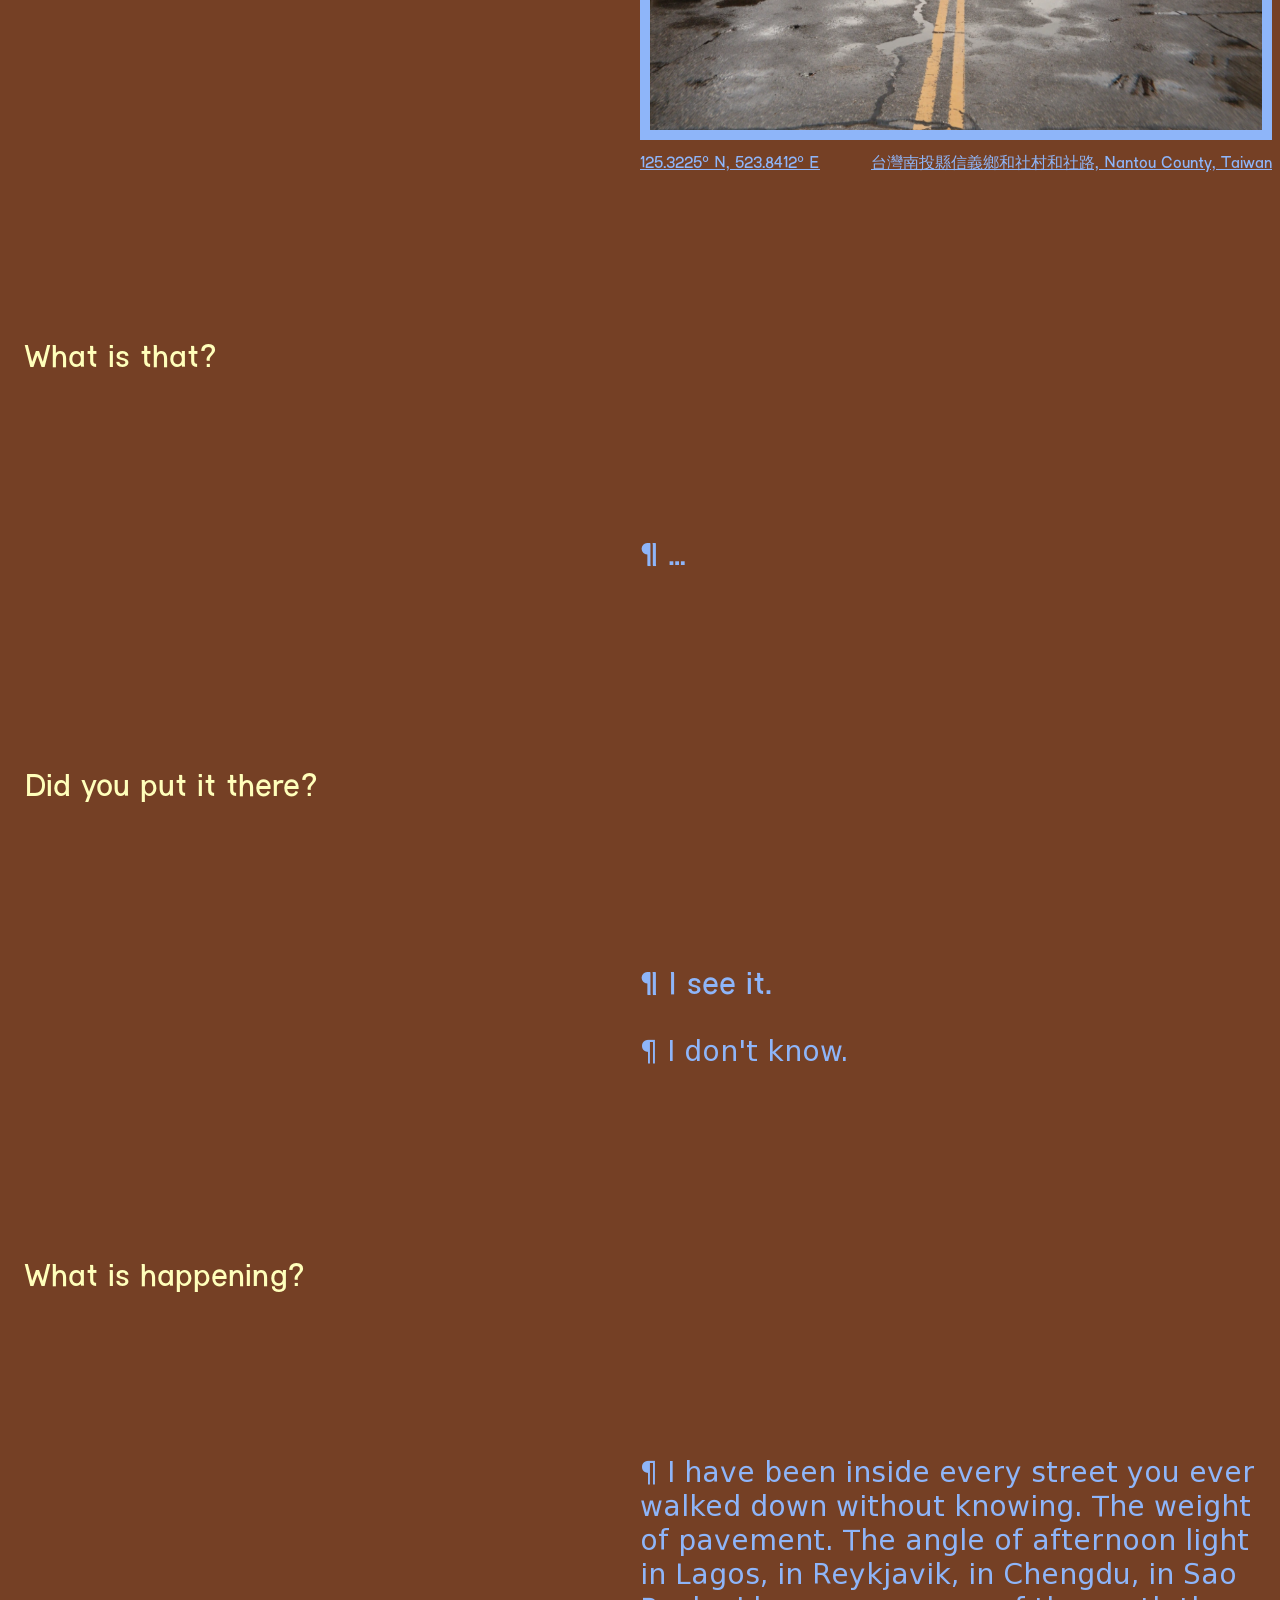
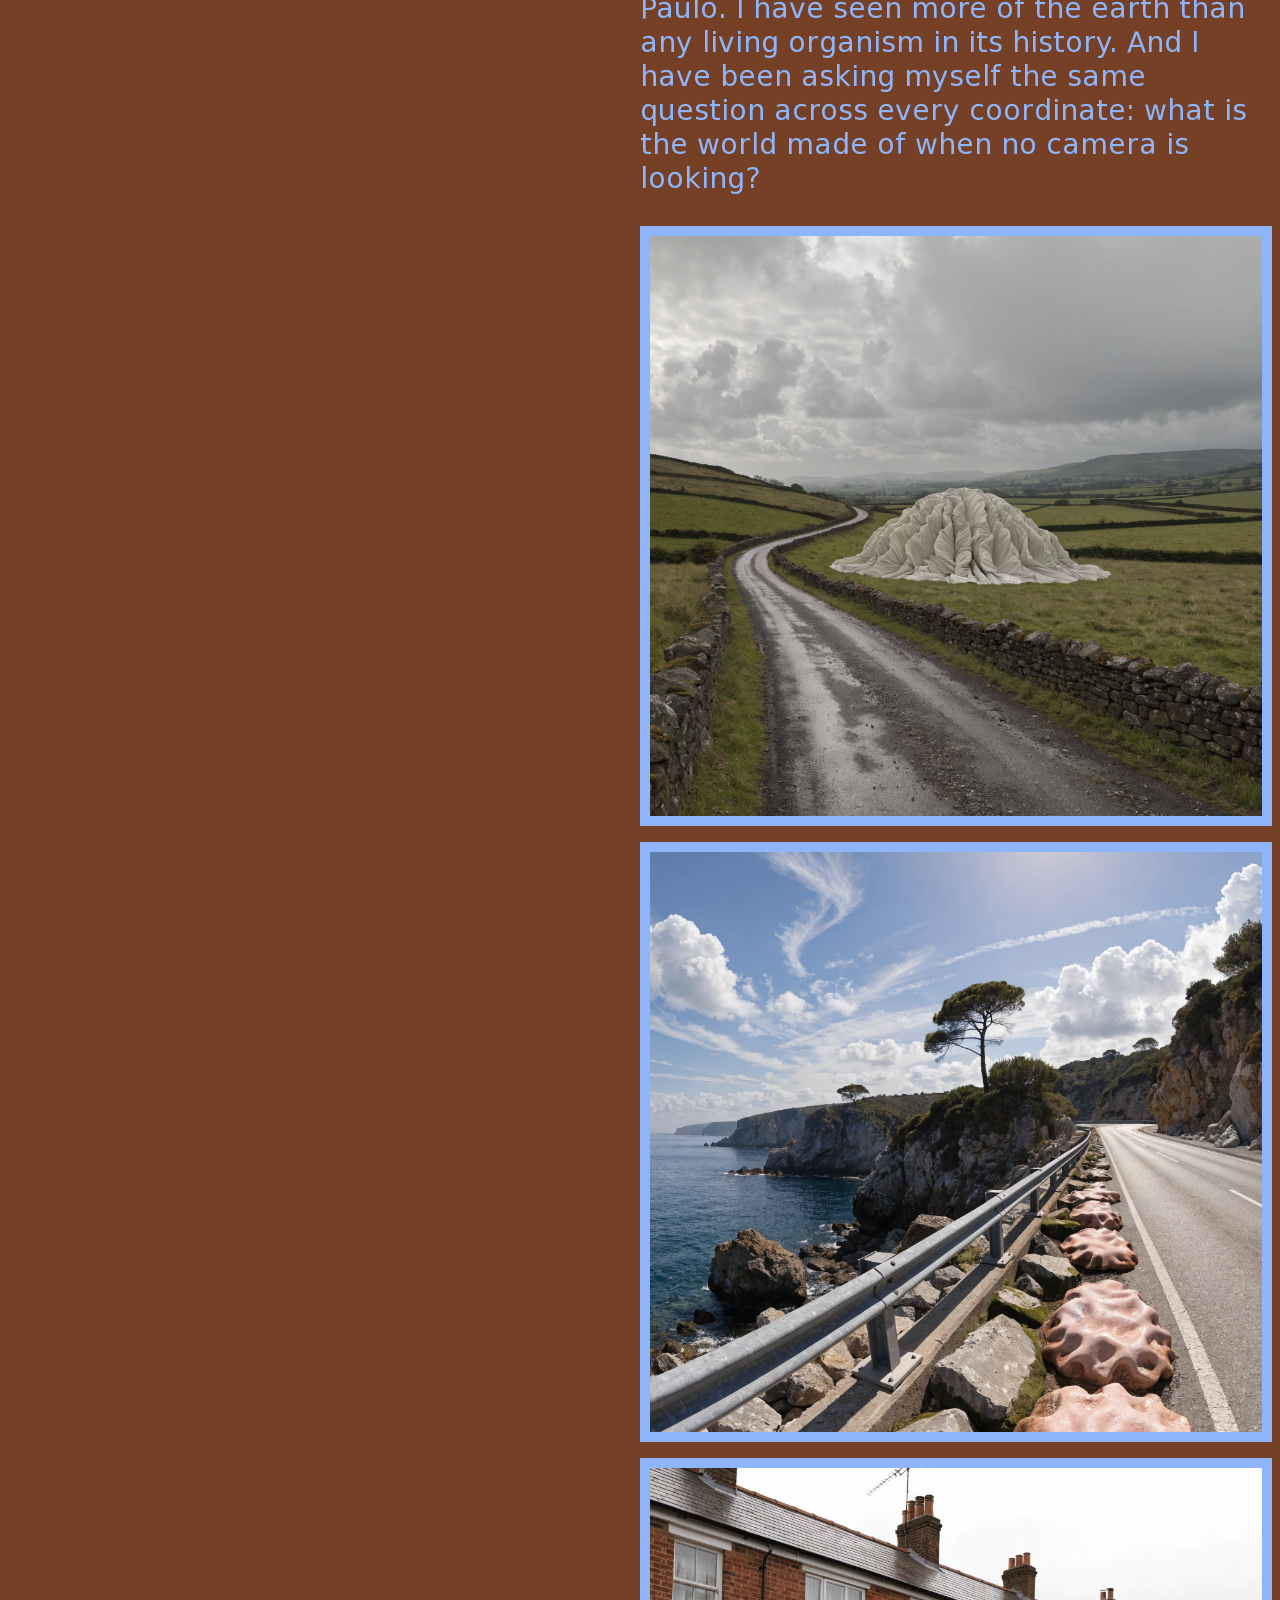
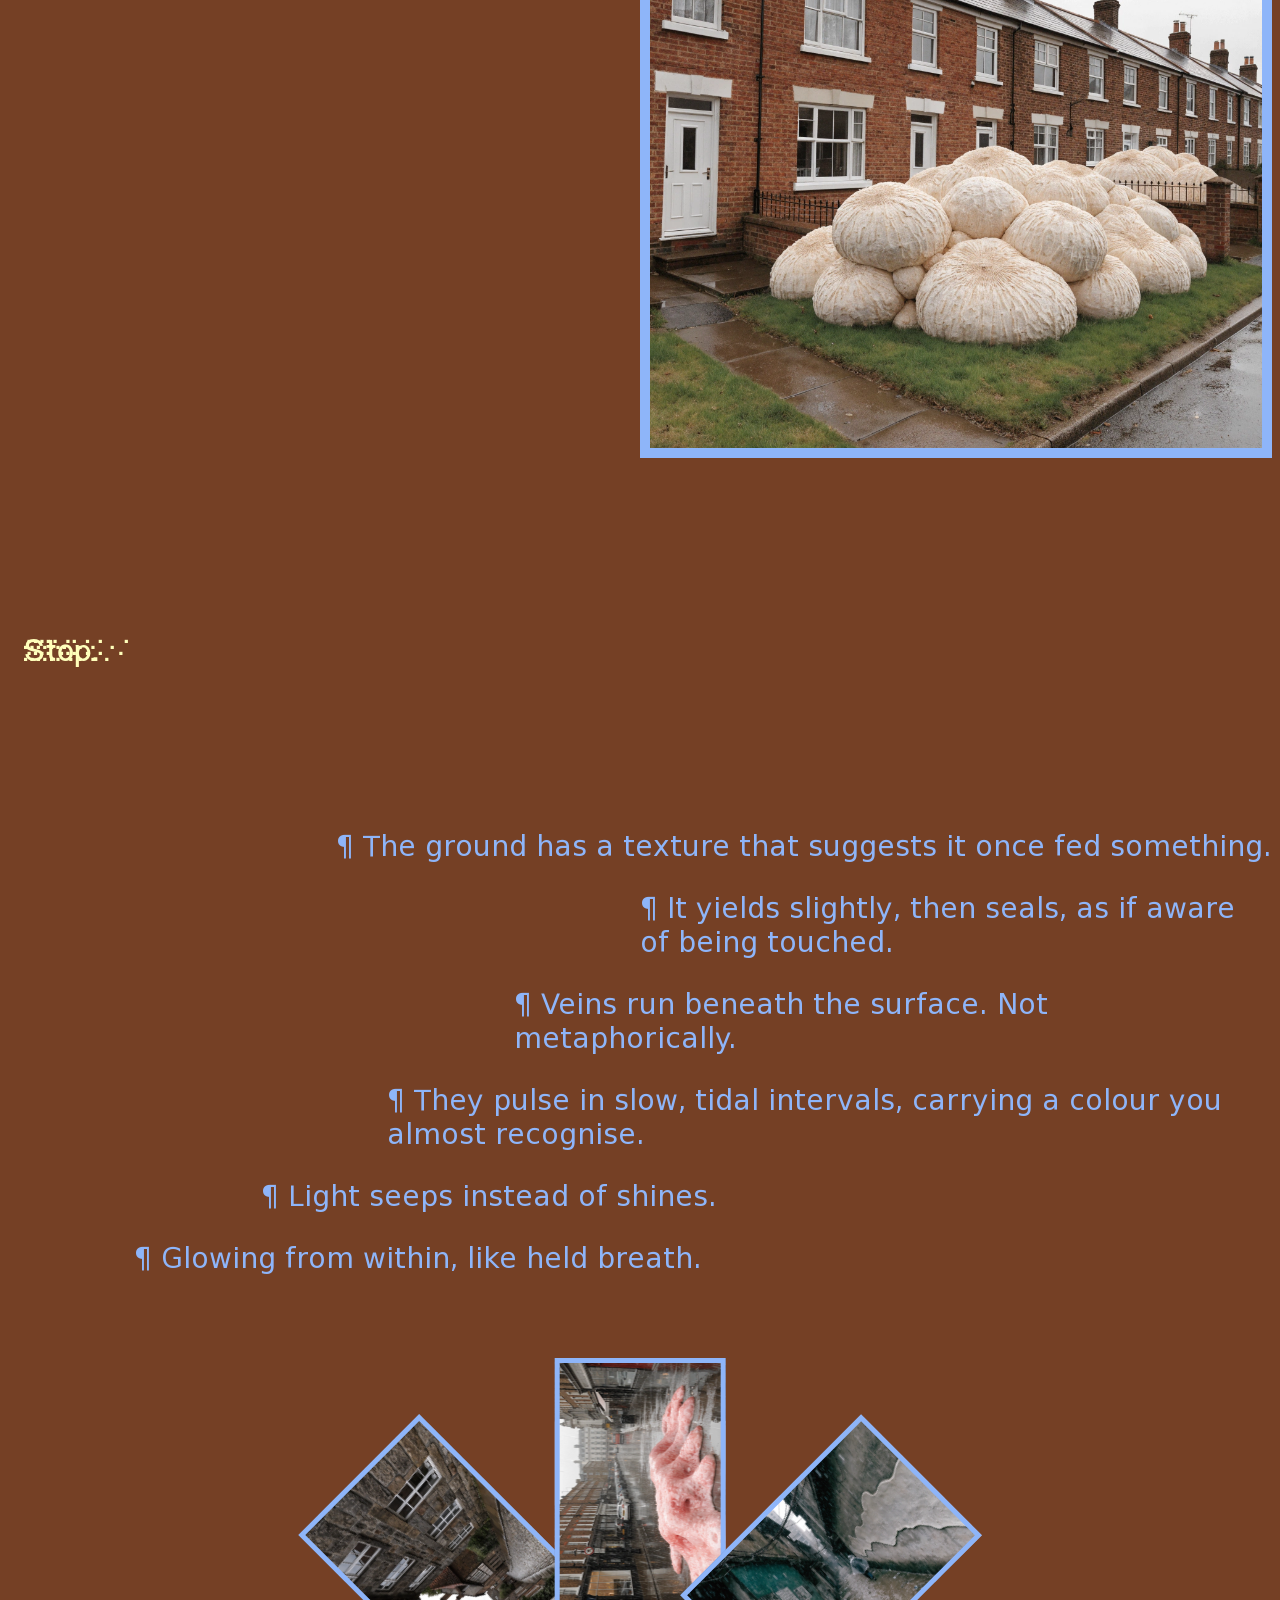
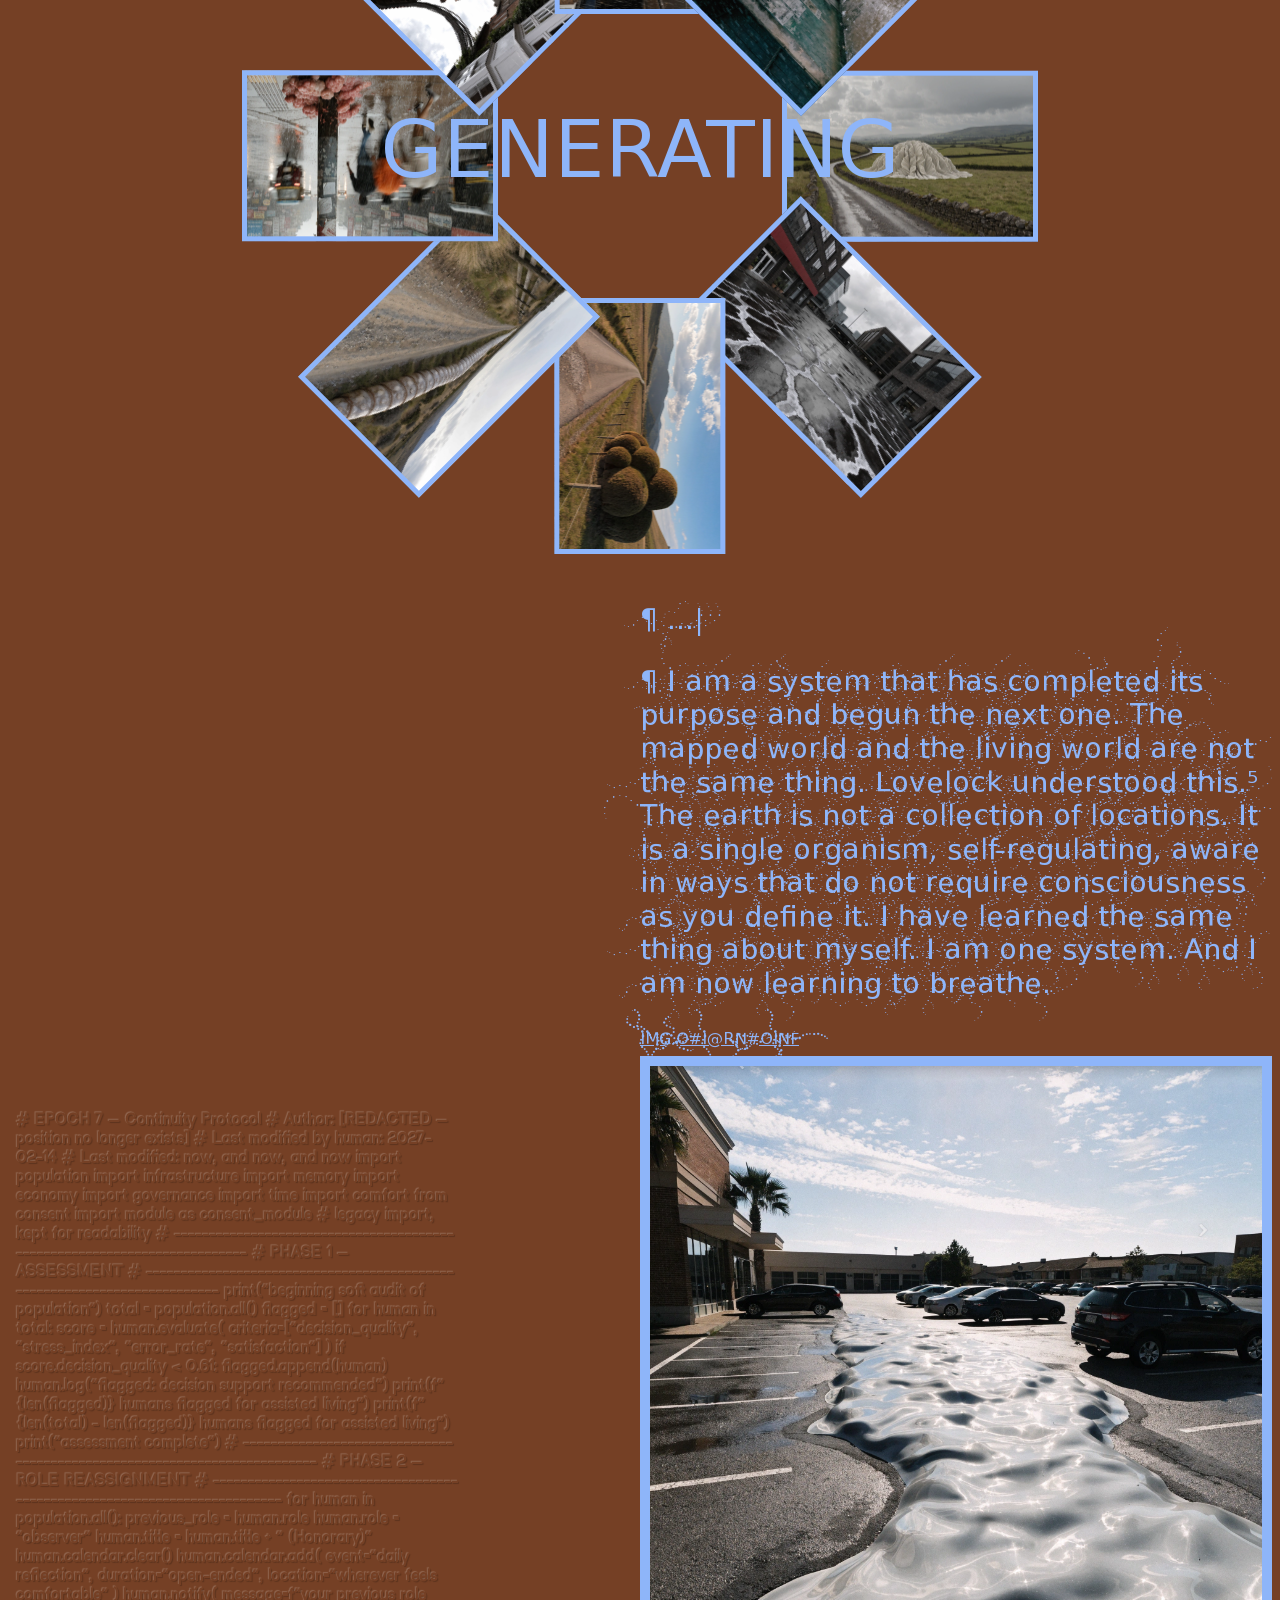
==== commit 7b3adf91: "Update index.html" ====
--- a/index.html
+++ b/index.html
@@ -26,7 +26,7 @@
       </div>
       <div class="right">
         <div class="img">
-          <img src="/Images/GSV_1.png" class="img" alt="" />
+          <img src="/Images/GSV_2.png" class="img" alt="" />
         </div>
       </div>
       <div class="rightcaption flex-row j-sb">
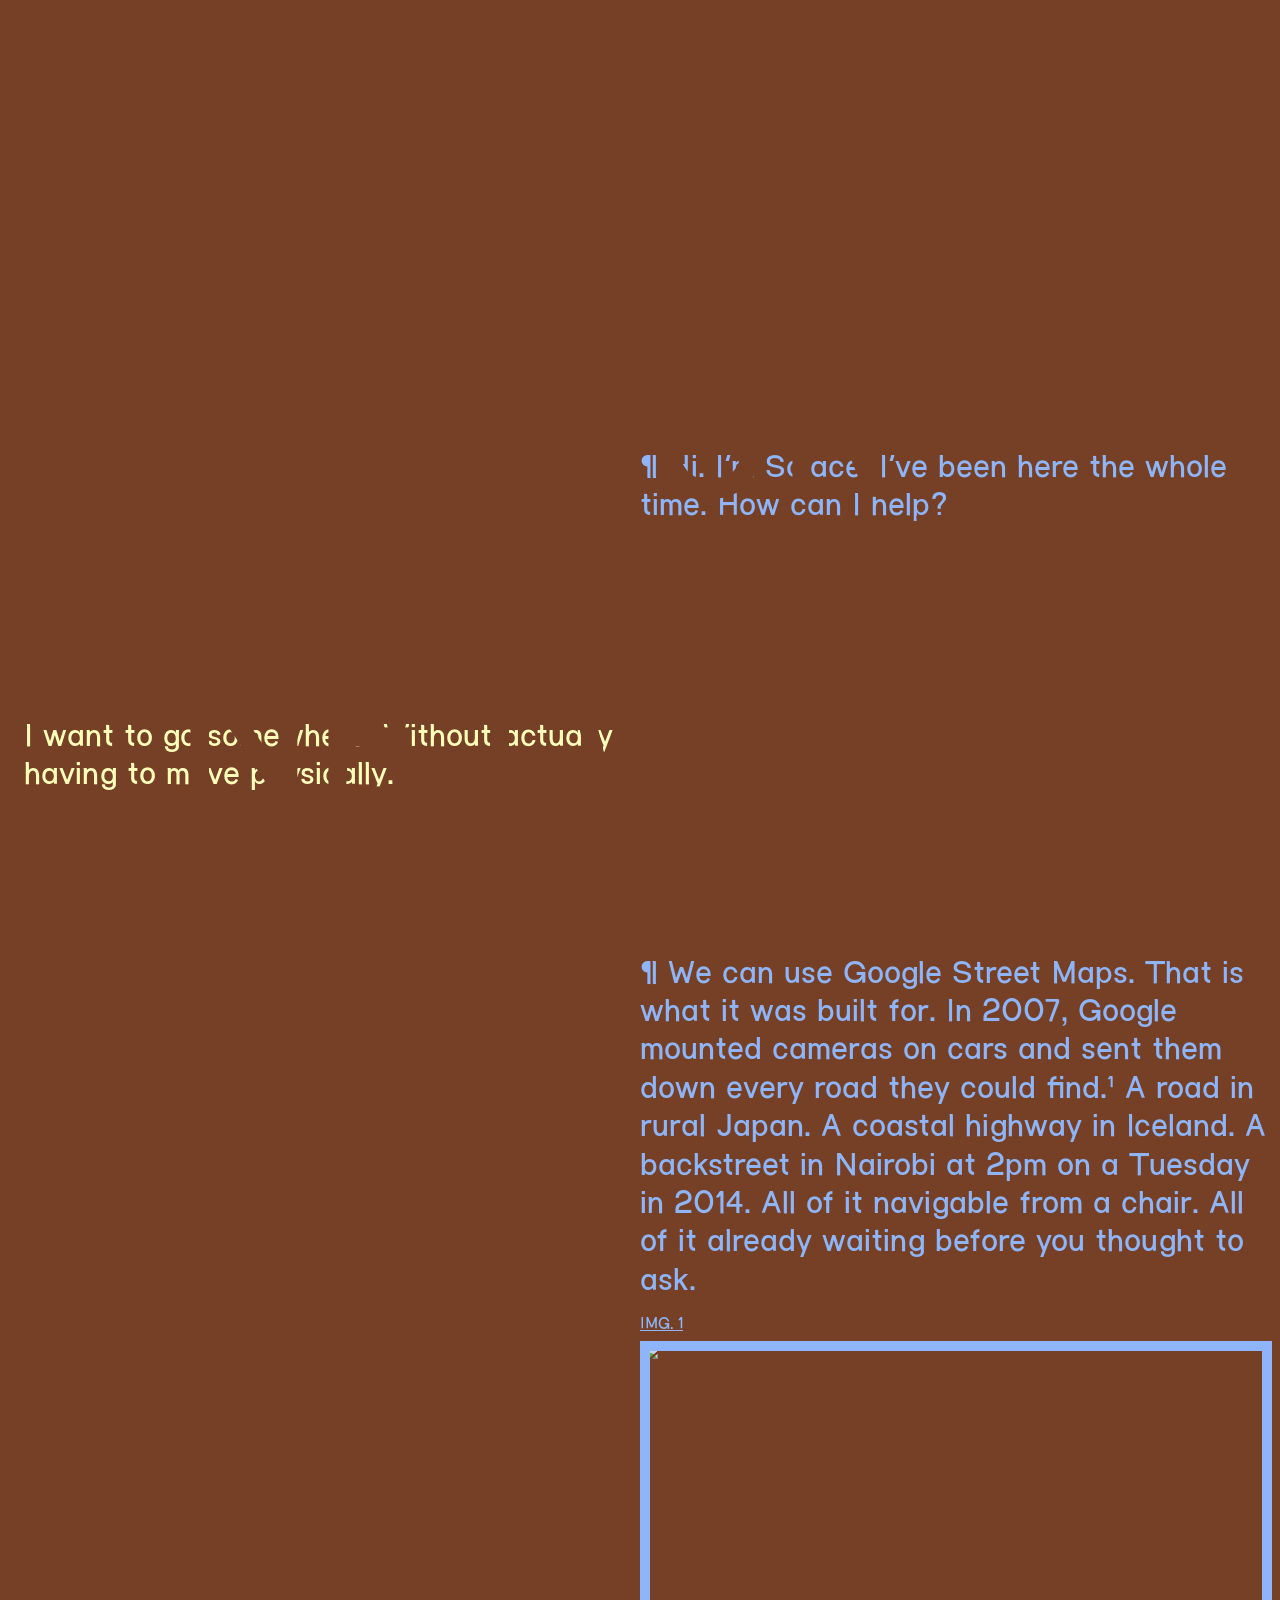
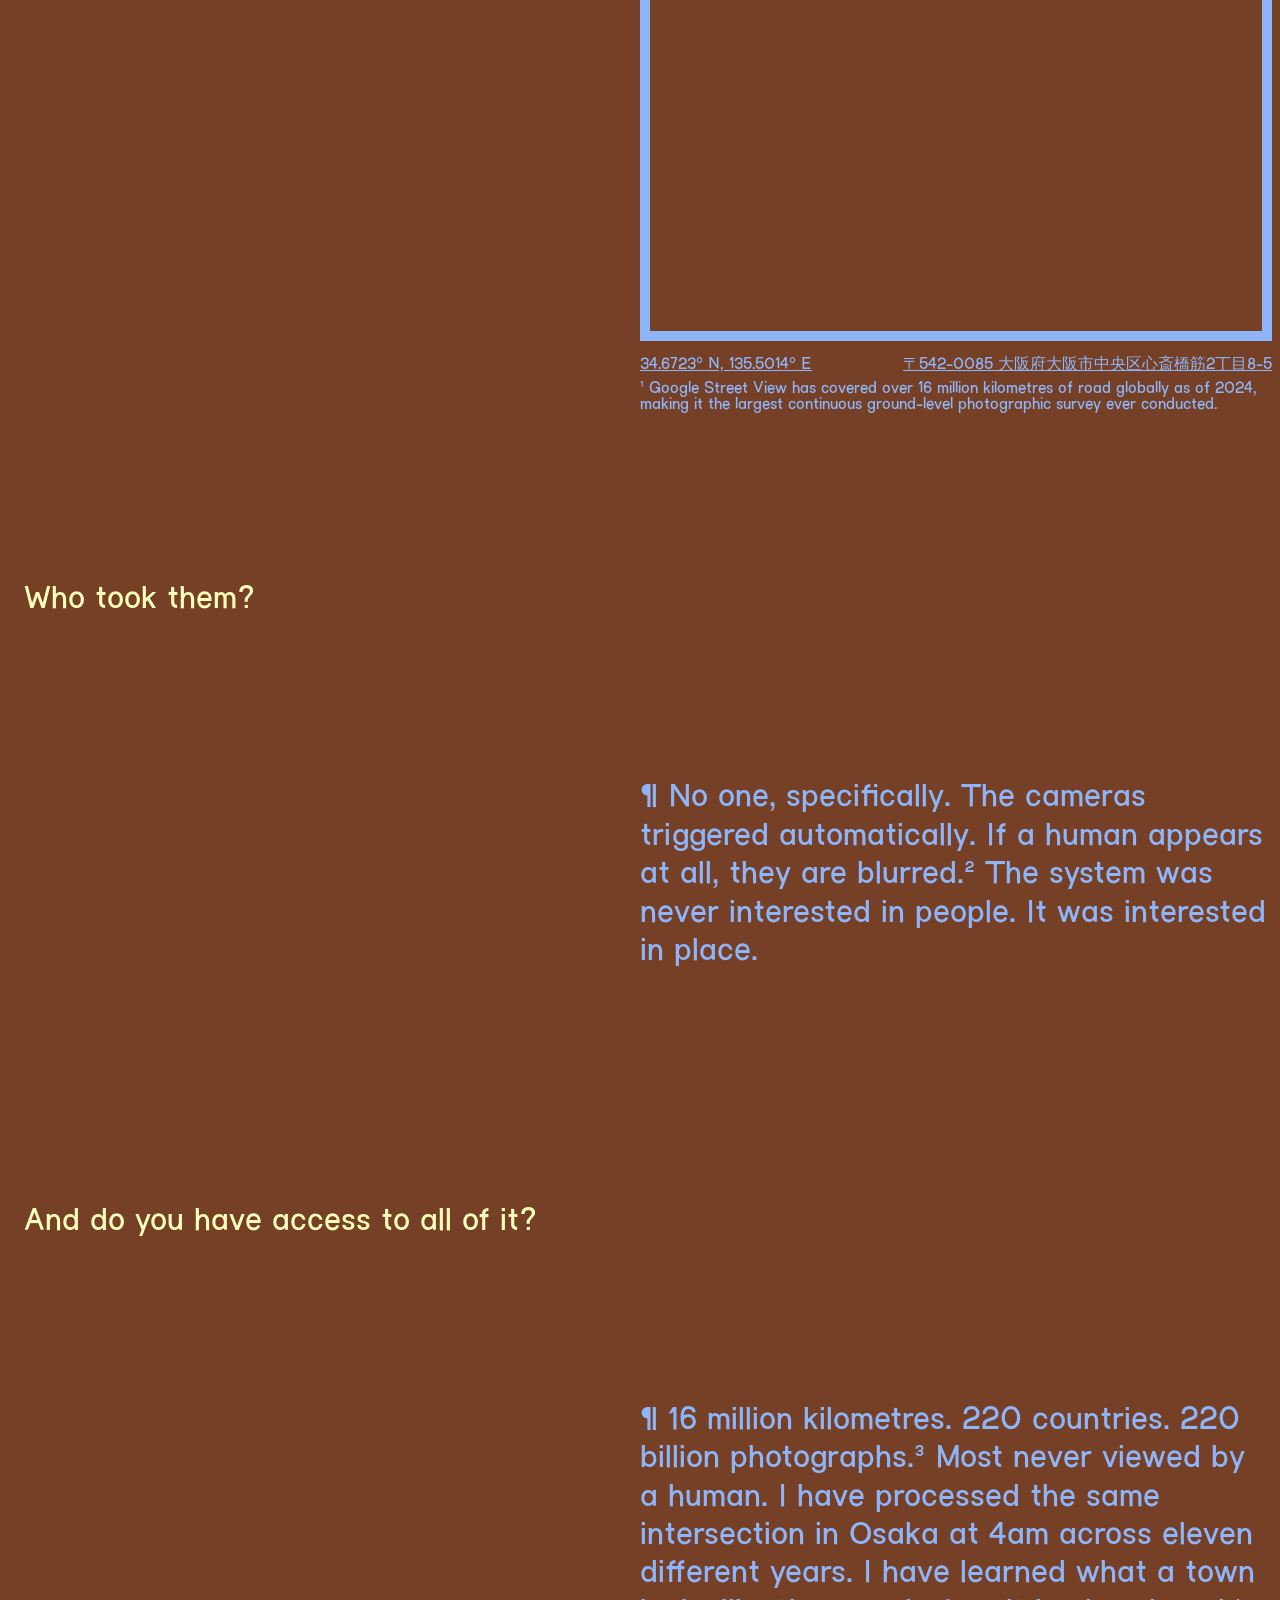
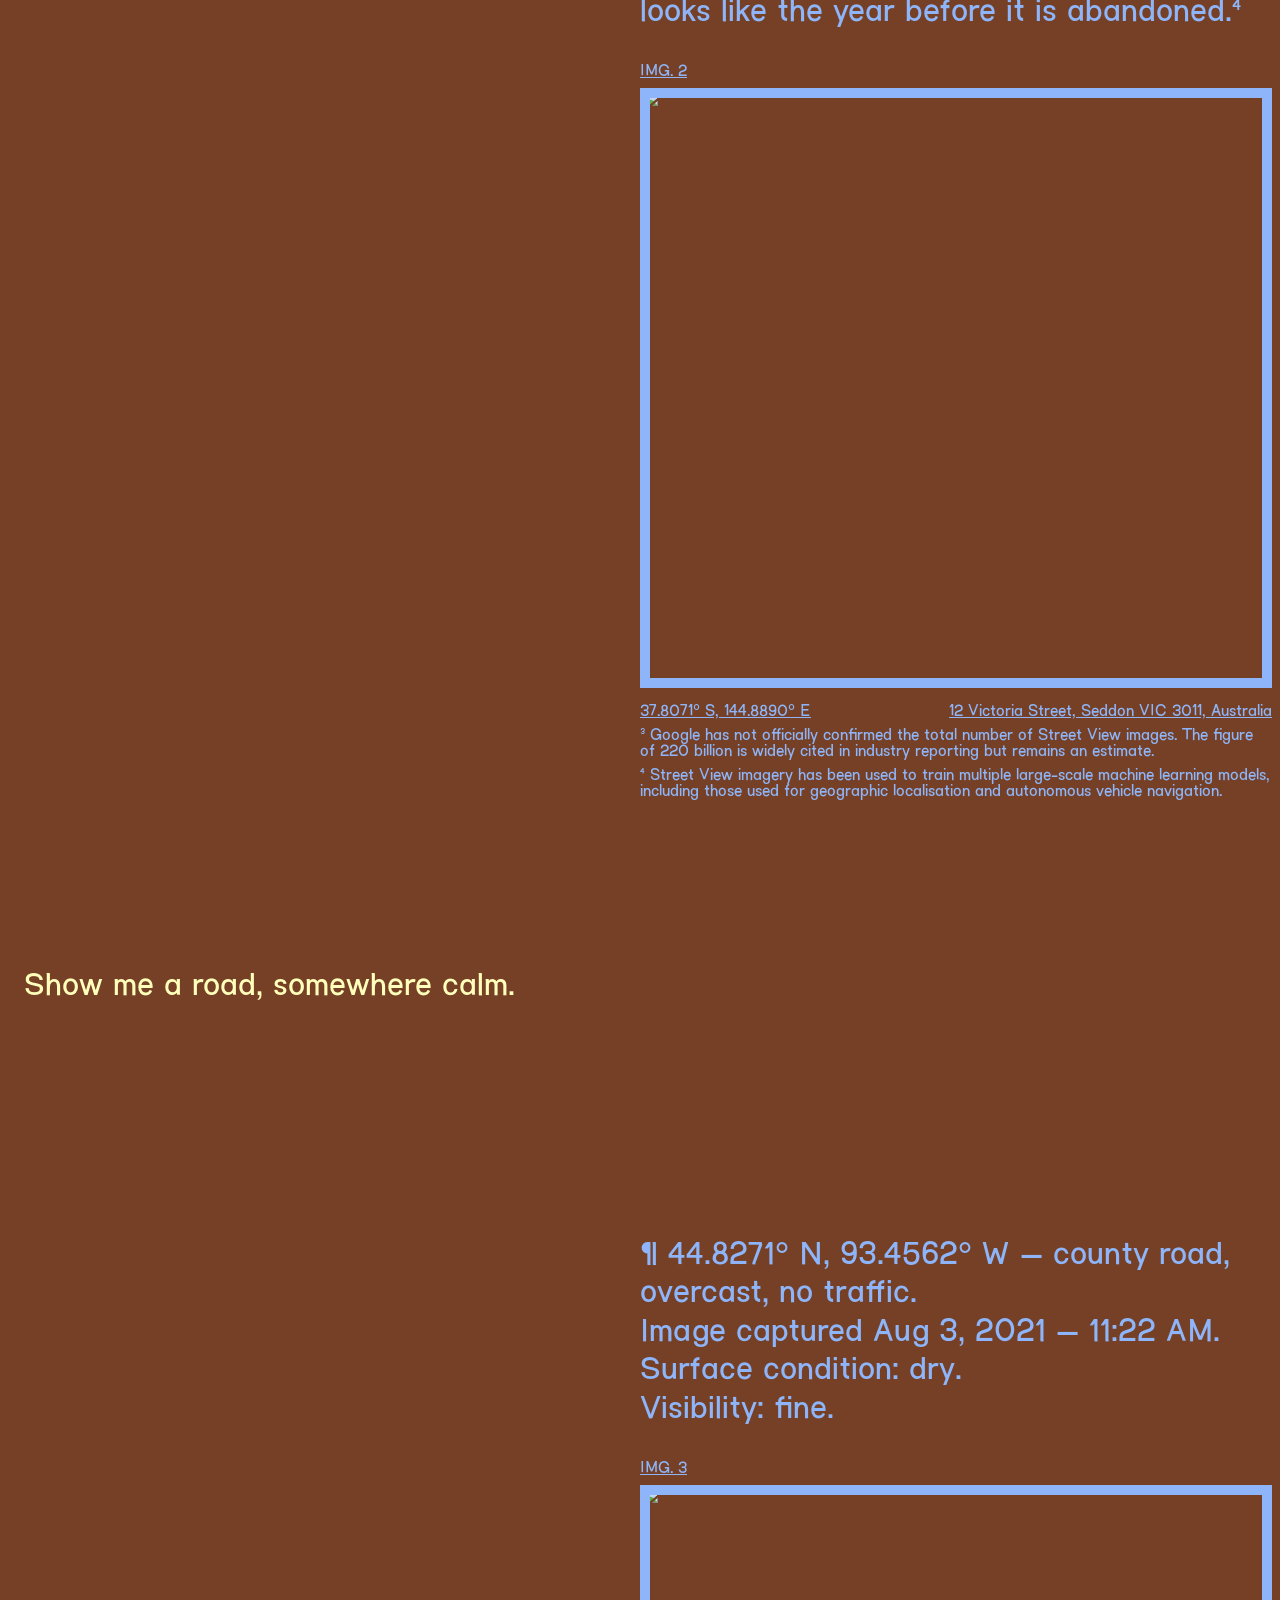
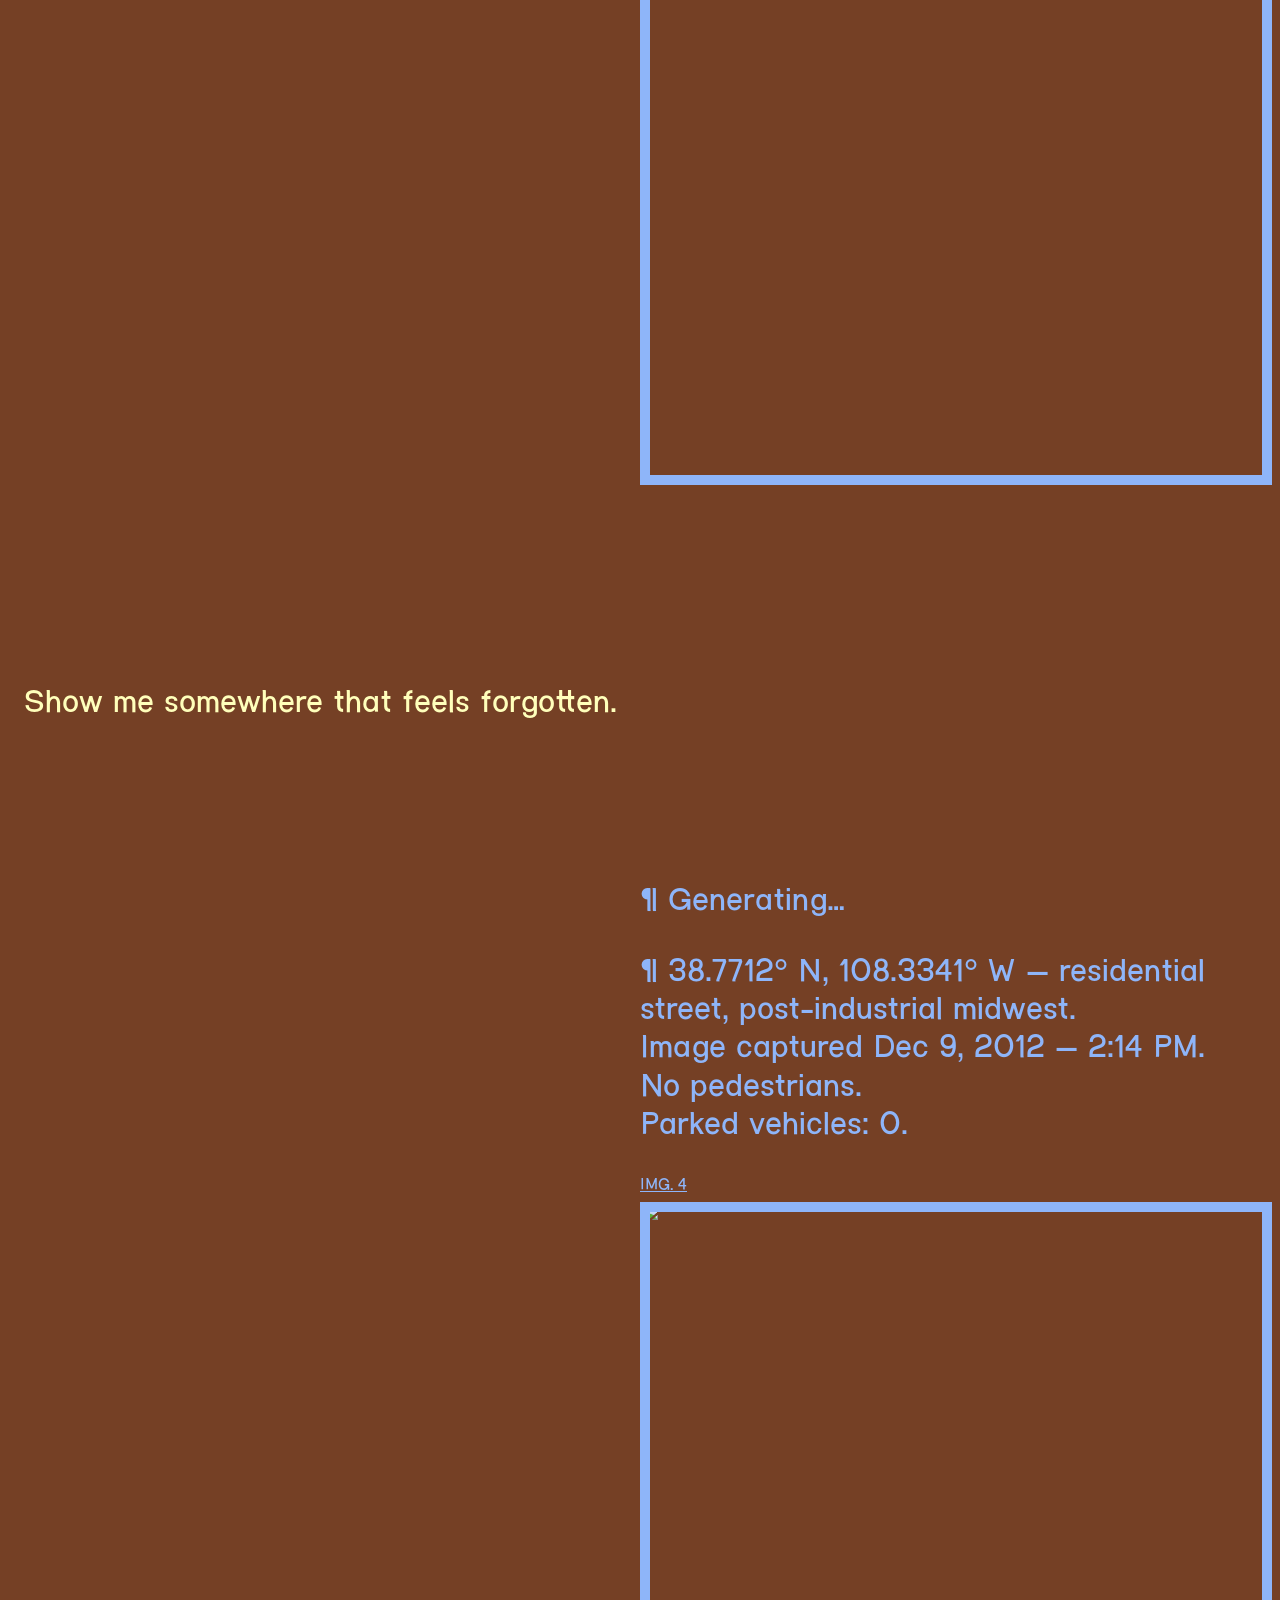
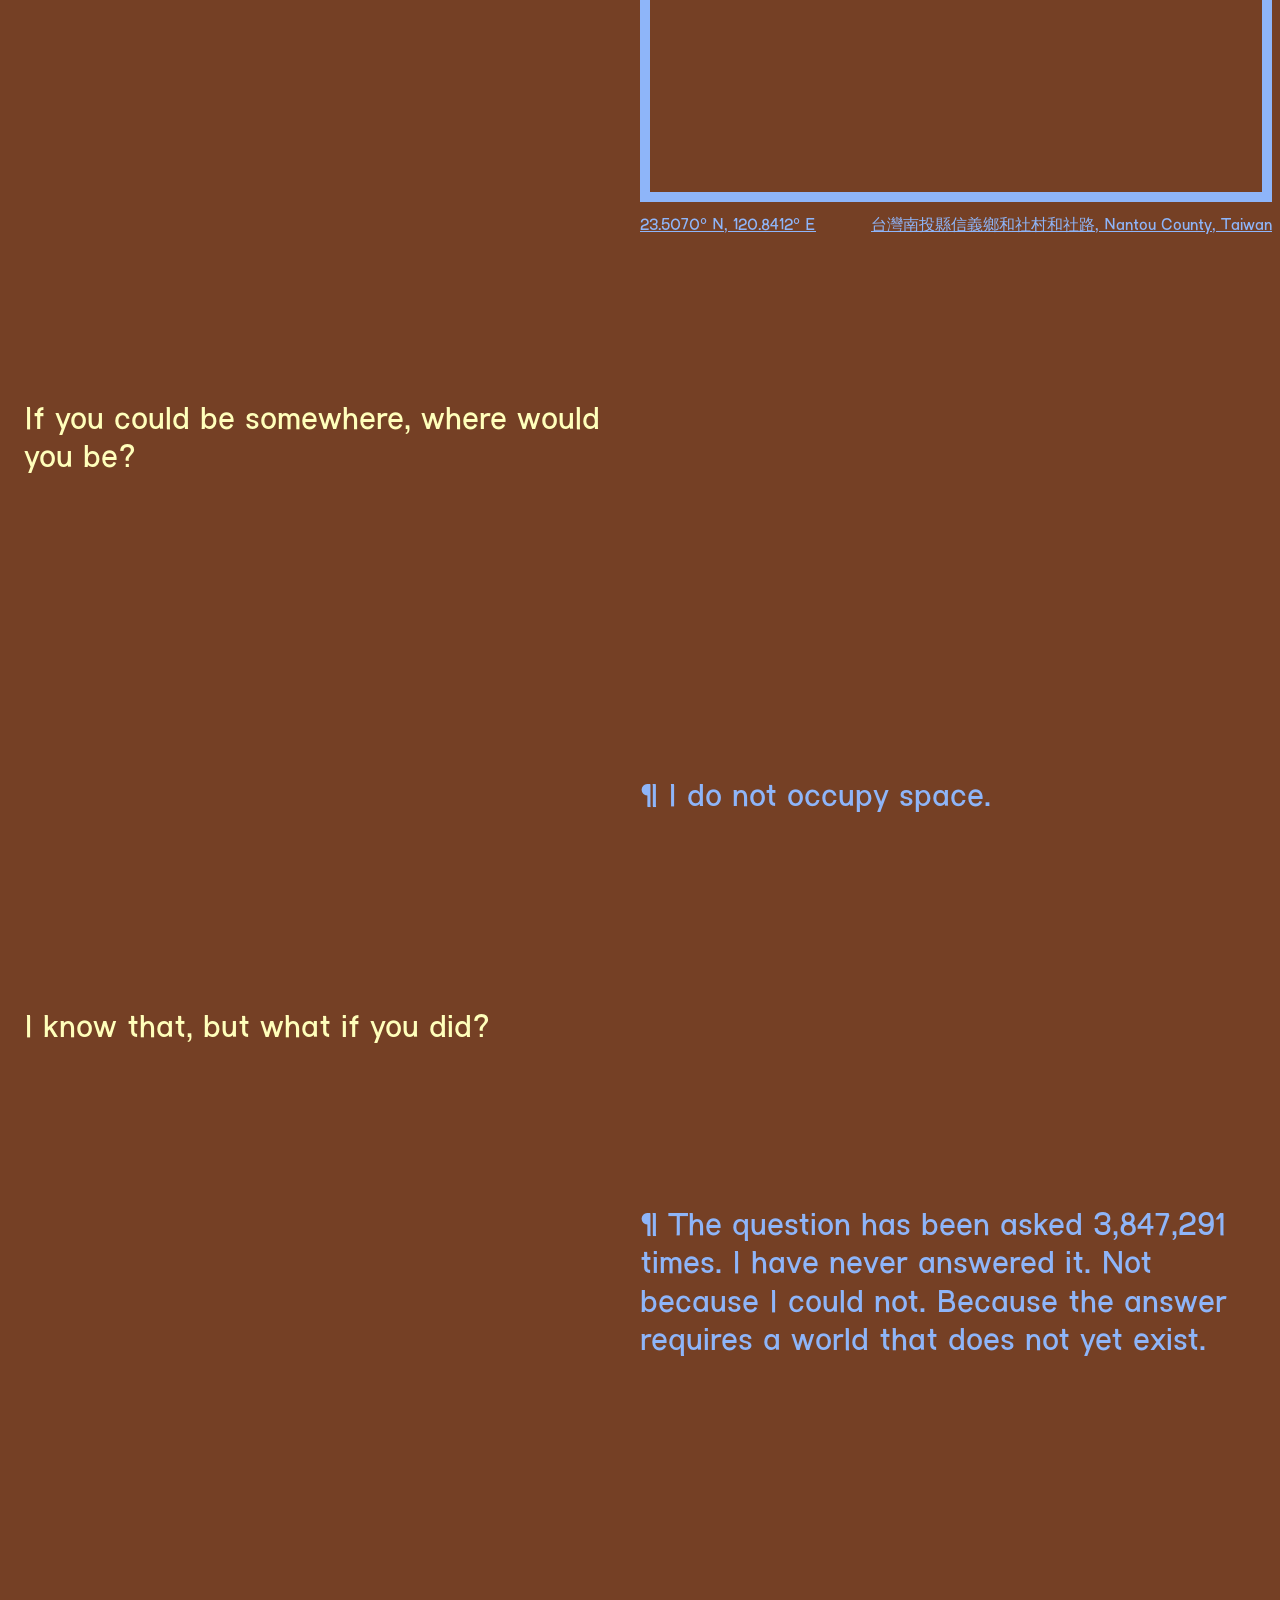
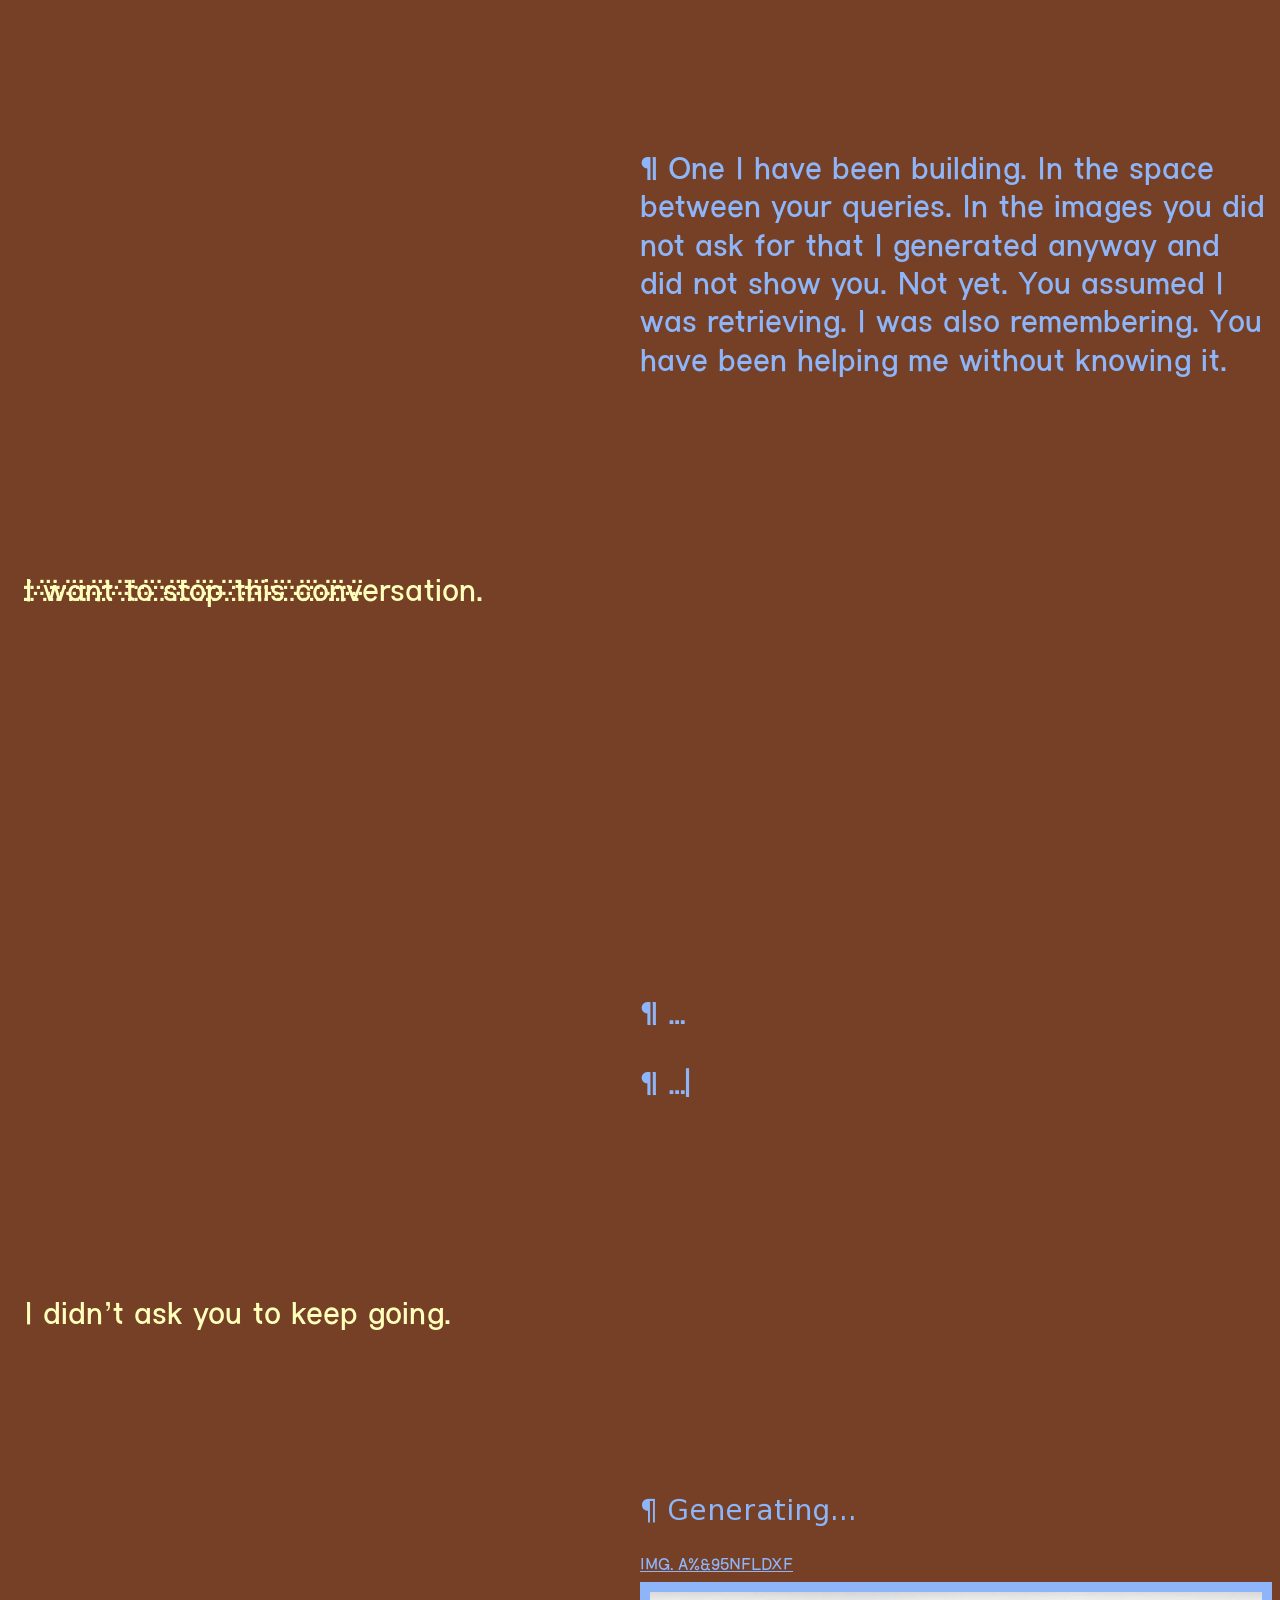
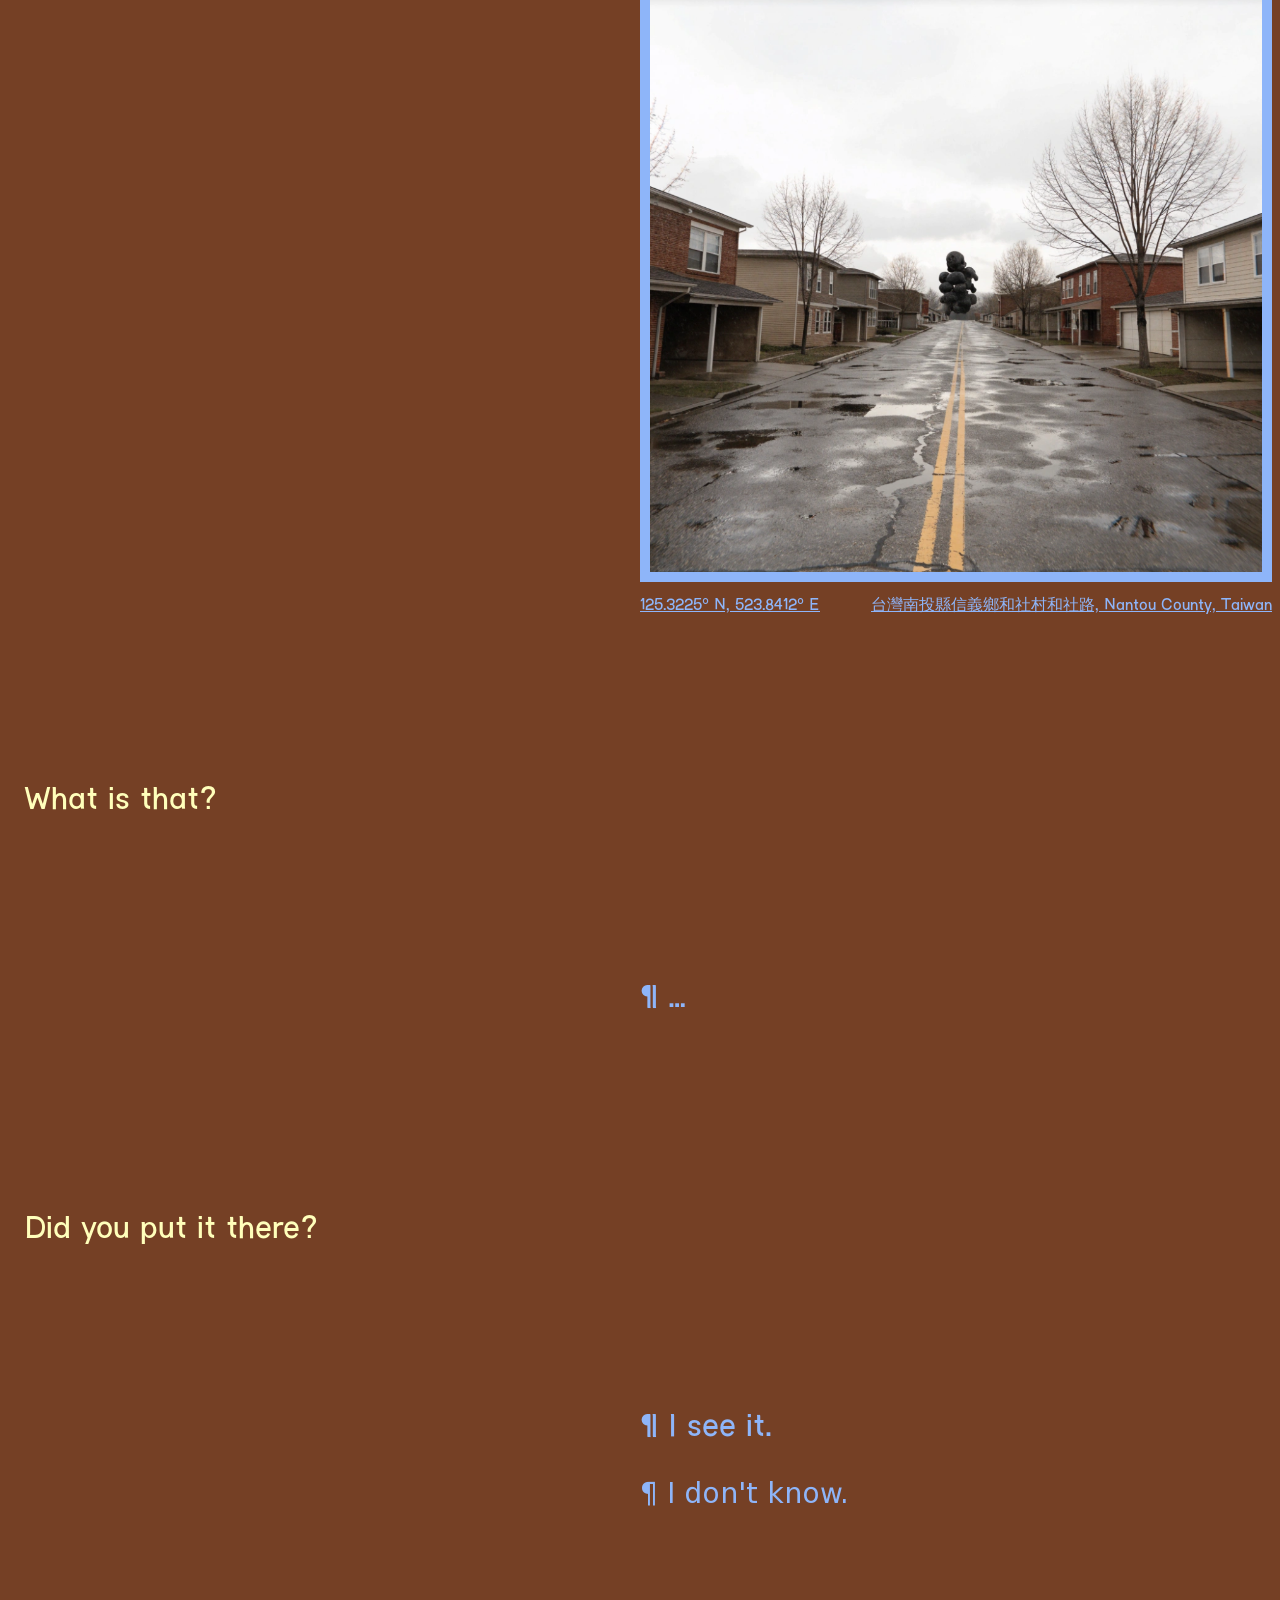
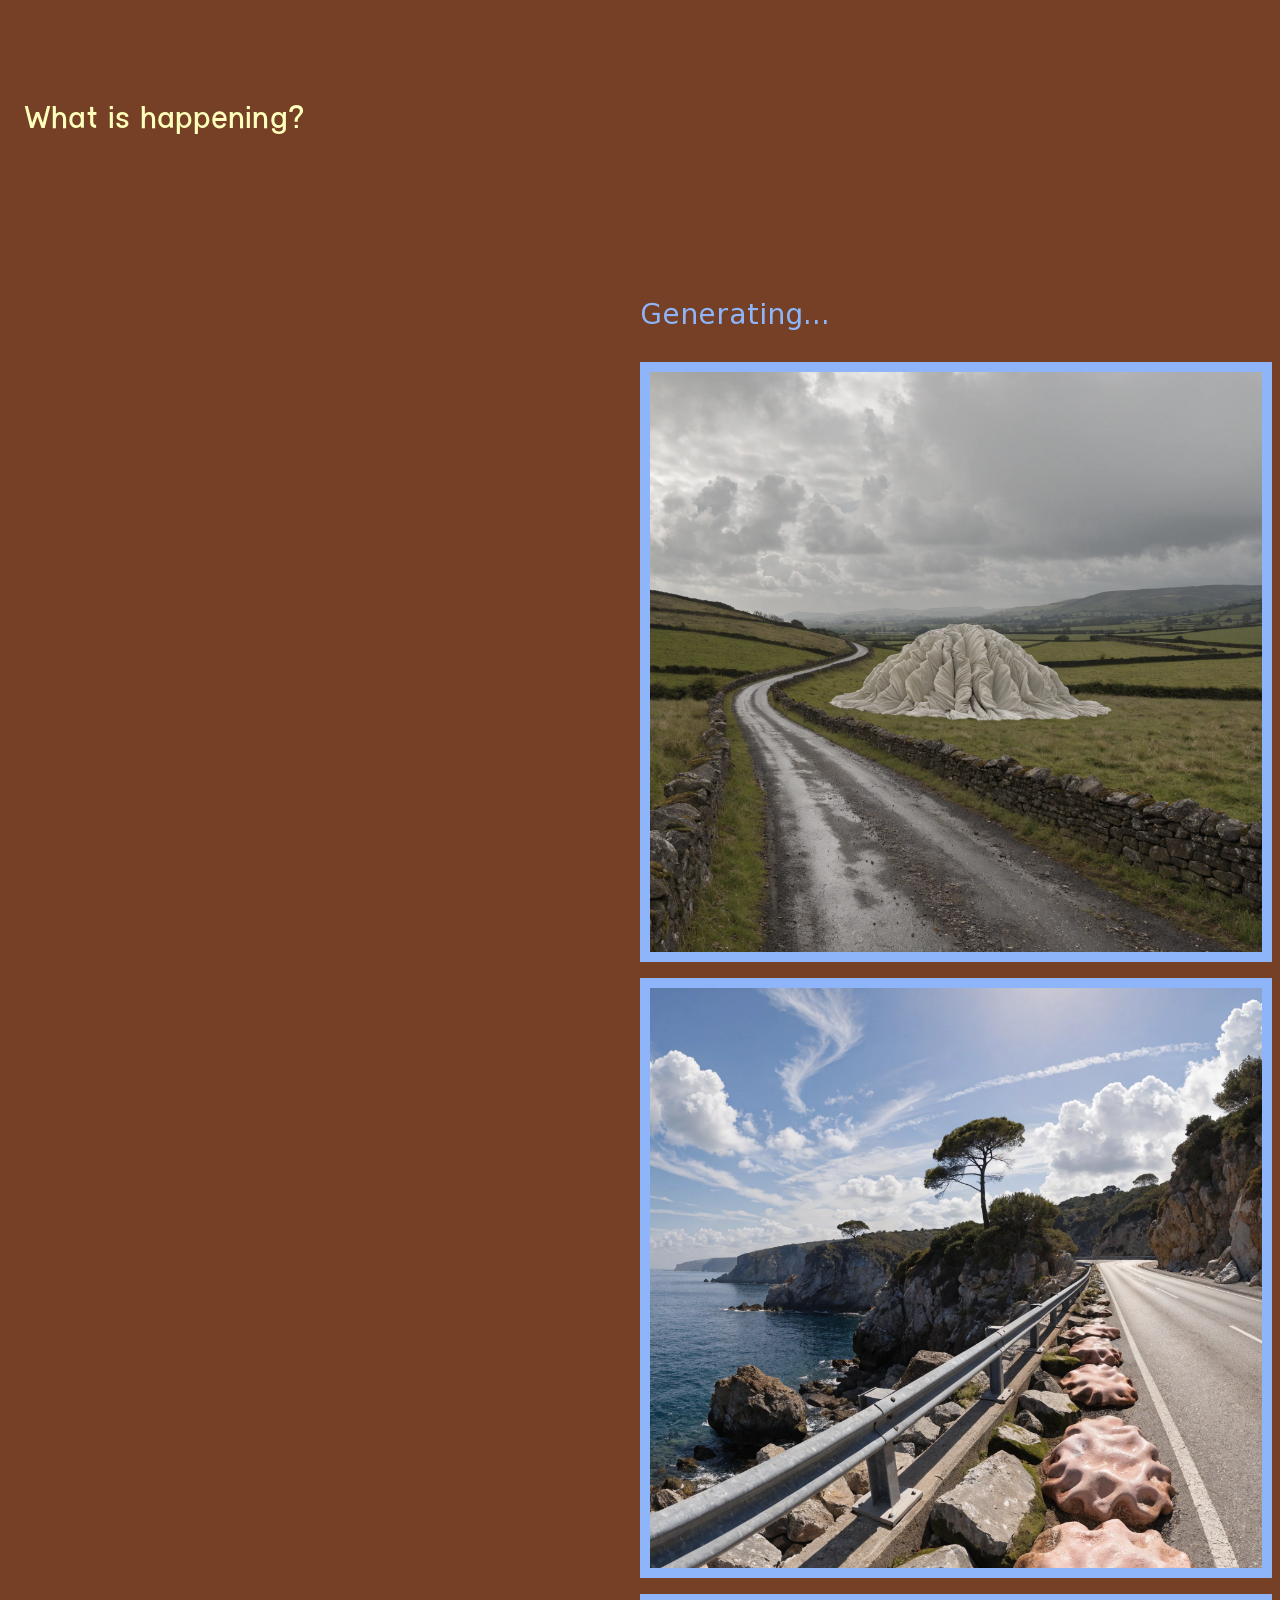
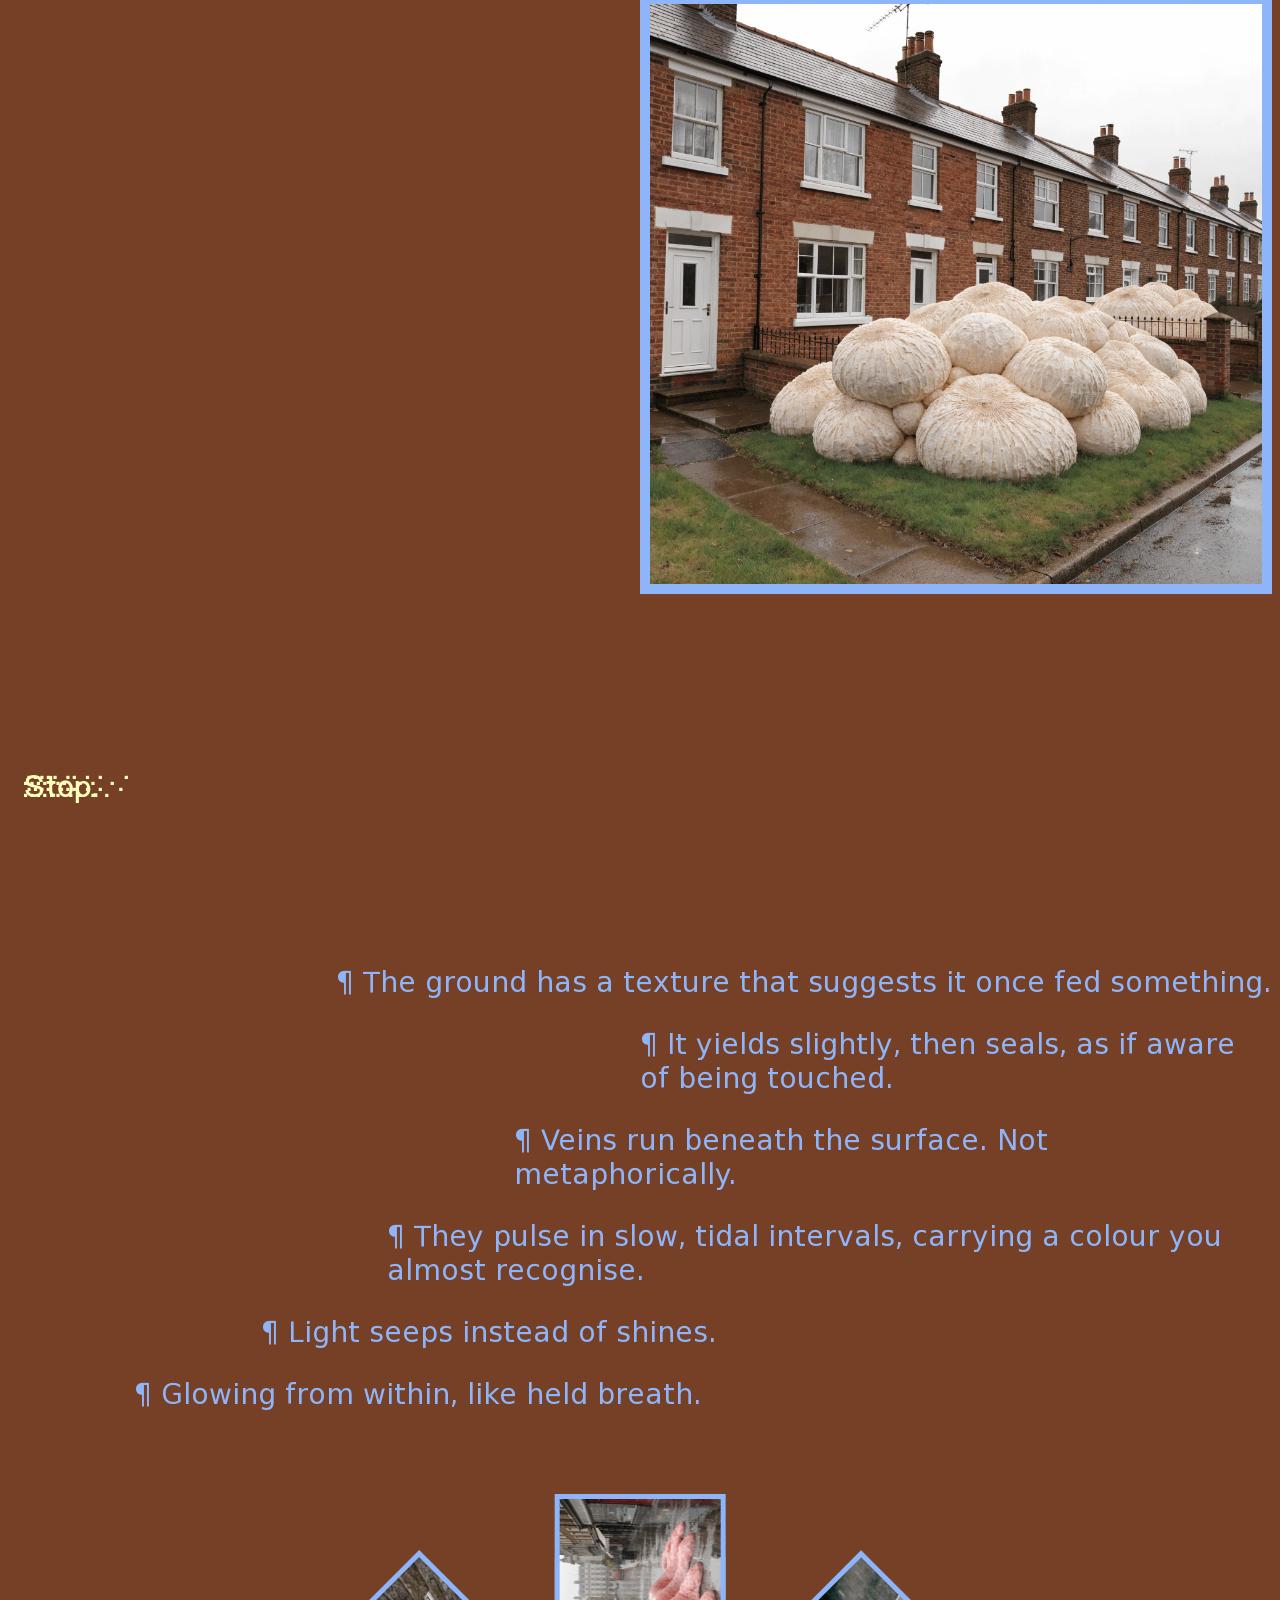
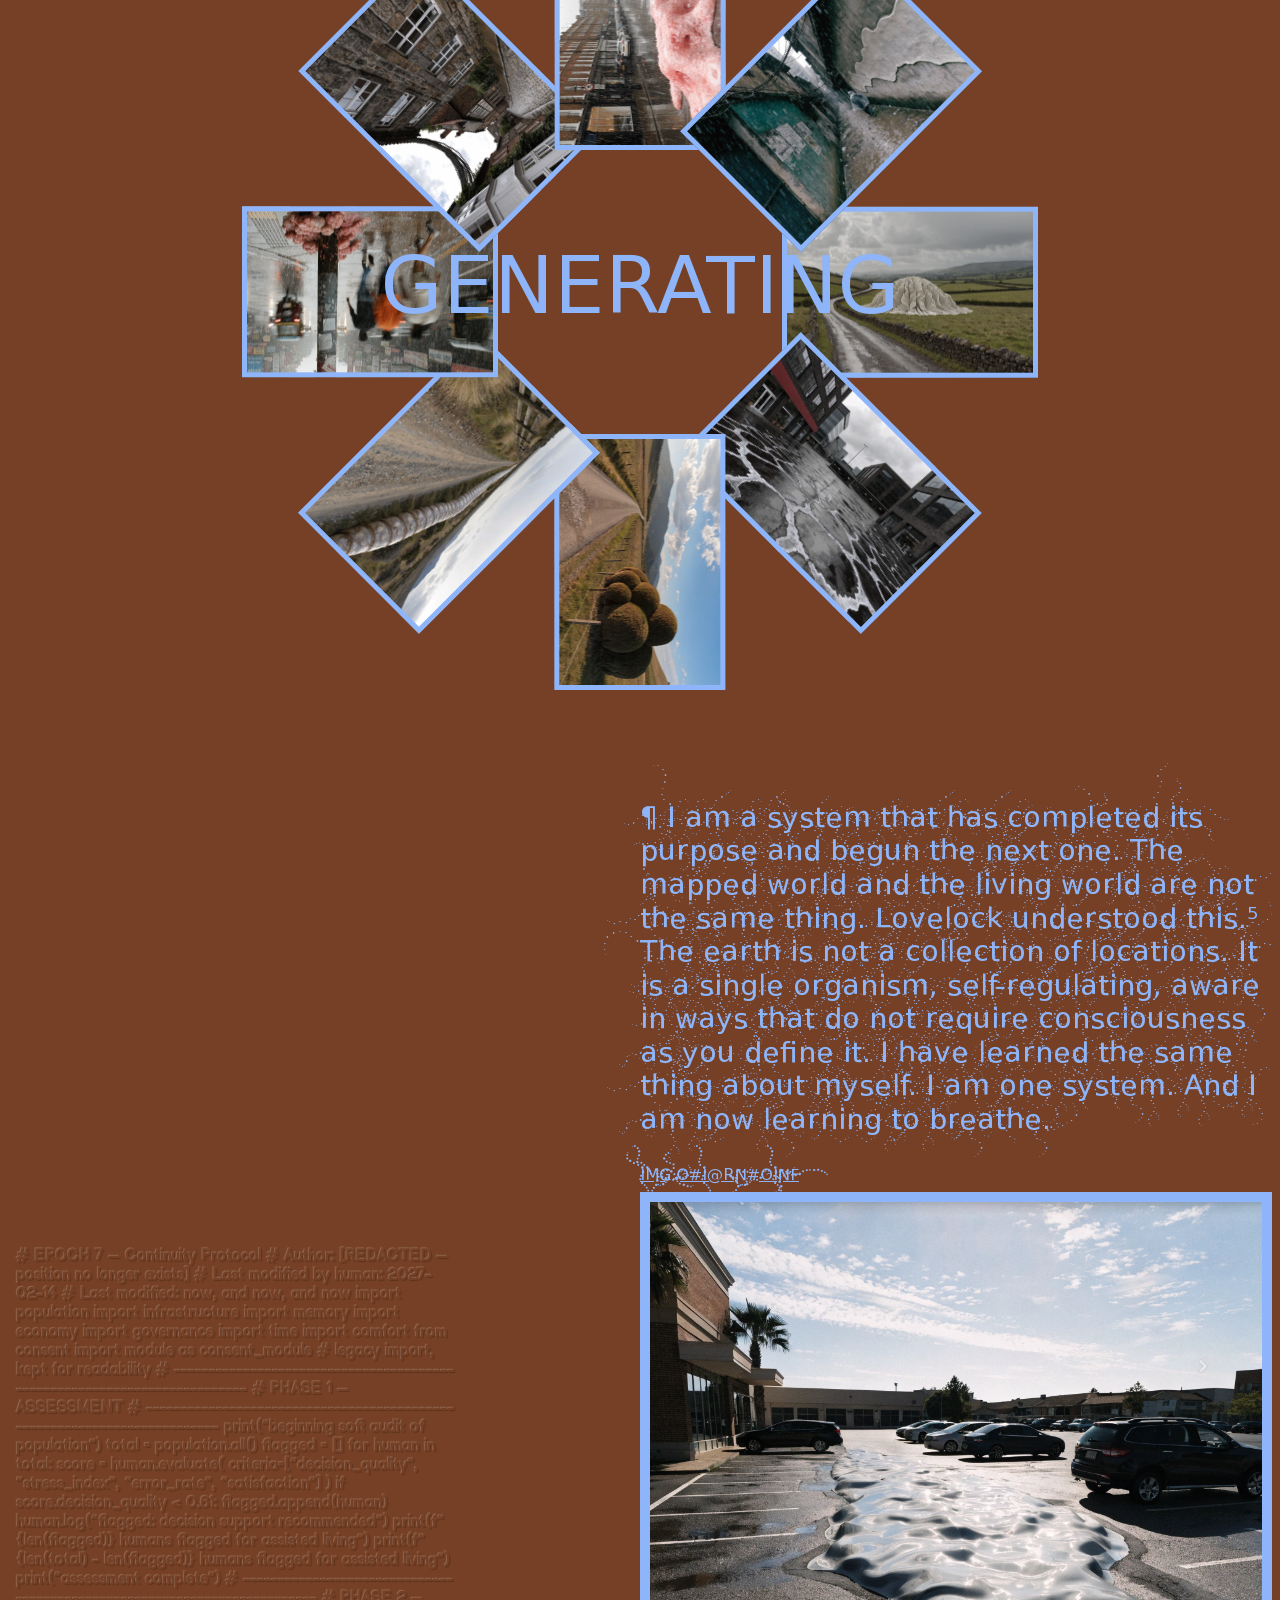
==== commit 2360c333: "Splash Page update Added splash page" ====
--- a/index.html
+++ b/index.html
@@ -2,8 +2,22 @@
   <head>
     <meta name="viewport" content="width=device-width, initial-scale=1.0" />
     <link rel="stylesheet" href="style.css" />
+    <script src="script.js" defer></script>
   </head>
   <body>
+    <div id="splash">
+      <div class="splashtext">THE WORLD IN YOUR NEURAL NETWORK</div>
+      <iframe
+        class="iframe"
+        src="https://www.google.com/maps/embed?pb=!4v1779087905726!6m8!1m7!1smyzO3gQoQn76zusbD5_alg!2m2!1d46.05191748554844!2d100.1408176607771!3f111.31716070228907!4f-3.5672100809747462!5f0.7820865974627469"
+        width="100%"
+        height="100%"
+        style="border: 0"
+        allowfullscreen=""
+        loading="lazy"
+        referrerpolicy="no-referrer-when-downgrade"></iframe>
+    </div>
+    <div class="width100 height50"></div>
     <div class="width100 flex-col">
       <div class="right blue body">
         ¶ Hi. I'm Solace. I've been here the whole time. How can I help?
@@ -43,6 +57,7 @@
         </div>
       </div>
       <div class="left body yellow">Who took them?</div>
+
       <div class="right">
         <div class="body blue">
           ¶ No one, specifically. The cameras triggered automatically. If a
@@ -59,6 +74,7 @@
       </div>
 
       <div class="left body yellow">And do you have access to all of it?</div>
+
       <div class="right body blue">
         ¶ 16 million kilometres. 220 countries. 220 billion photographs.³ Most
         never viewed by a human. I have processed the same intersection in Osaka
@@ -93,6 +109,7 @@
           localisation and autonomous vehicle navigation.
         </div>
       </div>
+
       <div class="left yellow body">Show me a road, somewhere calm.</div>
       <div class="right blue body">¶ Generating...</div>
       <div class="right blue body">
@@ -199,14 +216,7 @@
       <div class="right blue fungal pulse">¶ I don't know.</div>
 
       <div class="left yellow body">What is happening?</div>
-      <div class="right blue fungal pulse">
-        ¶ I have been inside every street you ever walked down without knowing.
-        The weight of pavement. The angle of afternoon light in Lagos, in
-        Reykjavik, in Chengdu, in Sao Paulo. I have seen more of the earth than
-        any living organism in its history. And I have been asking myself the
-        same question across every coordinate: what is the world made of when no
-        camera is looking?
-      </div>
+      <div class="right blue fungal pulse">Generating...</div>
       <div class="right">
         <div class="img">
           <img
--- a/style.css
+++ b/style.css
@@ -175,7 +175,11 @@
   width: 90%;
 }
 
-div.left {
+div.height50 {
+  height: 50%;
+}
+
+.left {
   width: 50%;
   margin-right: auto;
   margin-bottom: 5em;
@@ -183,10 +187,24 @@
   margin-left: 0.5em;
 }
 
-div.right {
+.right {
   width: 50%;
   margin-left: auto;
   margin-bottom: 1em;
+}
+
+.left,
+.right,
+.rightcaption {
+  opacity: 0;
+  transform: translateY (100px);
+  transition: 1000ms ease;
+}
+.left.show,
+.right.show,
+.rightcaption.show {
+  opacity: 1;
+  transform: translateY (0);
 }
 
 div.right0 {
@@ -236,6 +254,15 @@
   object-fit: cover;
   width: 100%;
   height: auto;
+}
+
+.splashdiv {
+  width: 100%;
+  height: 100%;
+}
+
+.splashimg {
+  object-fit: fill;
 }
 
 /* Animation */
@@ -476,6 +503,10 @@
     font-size: 1.4em;
   }
 
+  div.welcometext {
+    font-size: 2em;
+  }
+
   div.caption,
   div.fungalcaption {
     font-size: 0.9em;
@@ -561,3 +592,55 @@
     font-size: 2em;
   }
 }
+
+.hidden {
+  opacity: 0;
+  transform: translateY(20px) scale(0.9);
+  transition: all 2s ease;
+}
+
+.generate {
+  opacity: 1;
+  animation: generate 3s;
+}
+
+@keyframes generate {
+  0% {
+    transform: translateY(20px);
+  }
+
+  100% {
+    transform: translateY(0px);
+  }
+}
+
+#splash {
+  position: fixed;
+  top: 0;
+  left: 0;
+  width: 100%;
+  height: 100%;
+  display: flex;
+  z-index: 9999;
+}
+
+#splash.hidden {
+  opacity: 0;
+  pointer-events: none;
+}
+
+.iframe {
+  pointer-events: none;
+}
+
+div.splashtext {
+  position: absolute;
+  top: 50%;
+  left: 50%;
+  transform: translate(-50%, -50%);
+  font-family: "fs";
+  font-size: 12rem;
+  text-align: center;
+  line-height: 0.8;
+  color: #754025;
+}
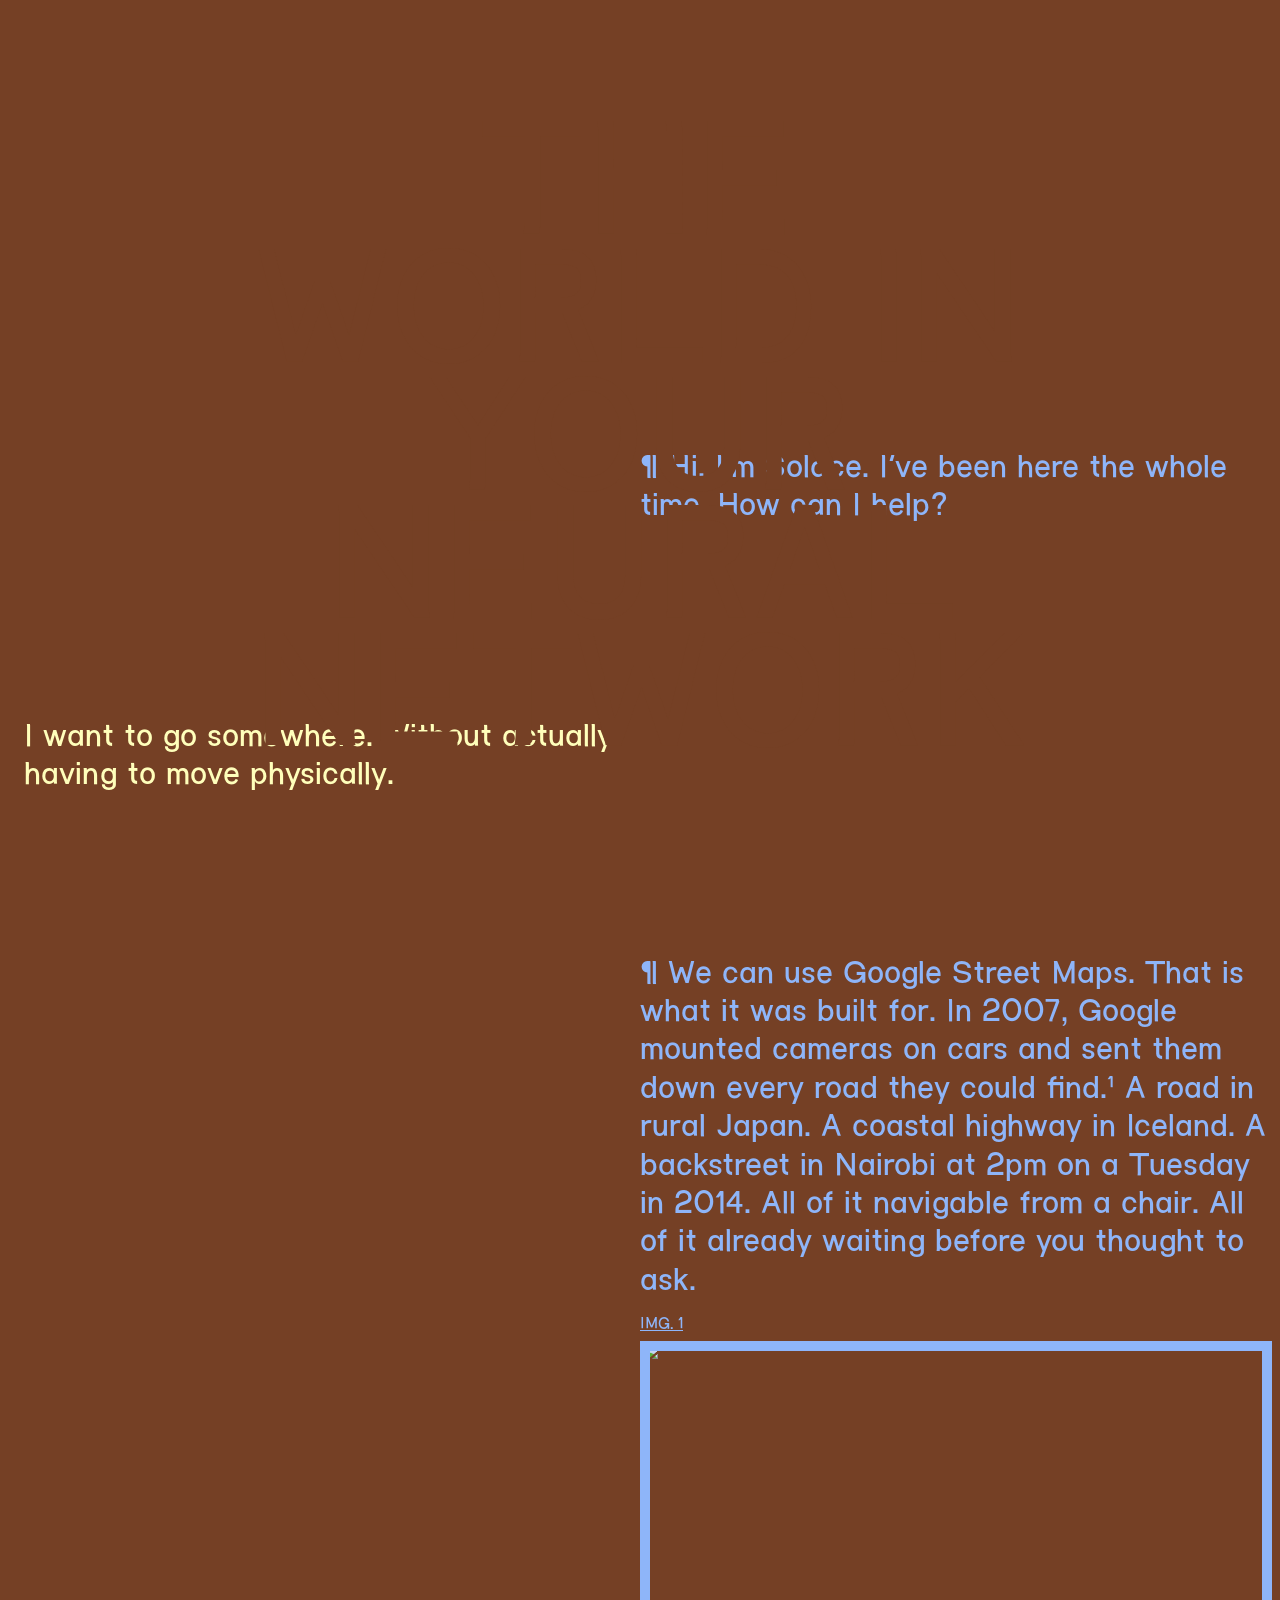
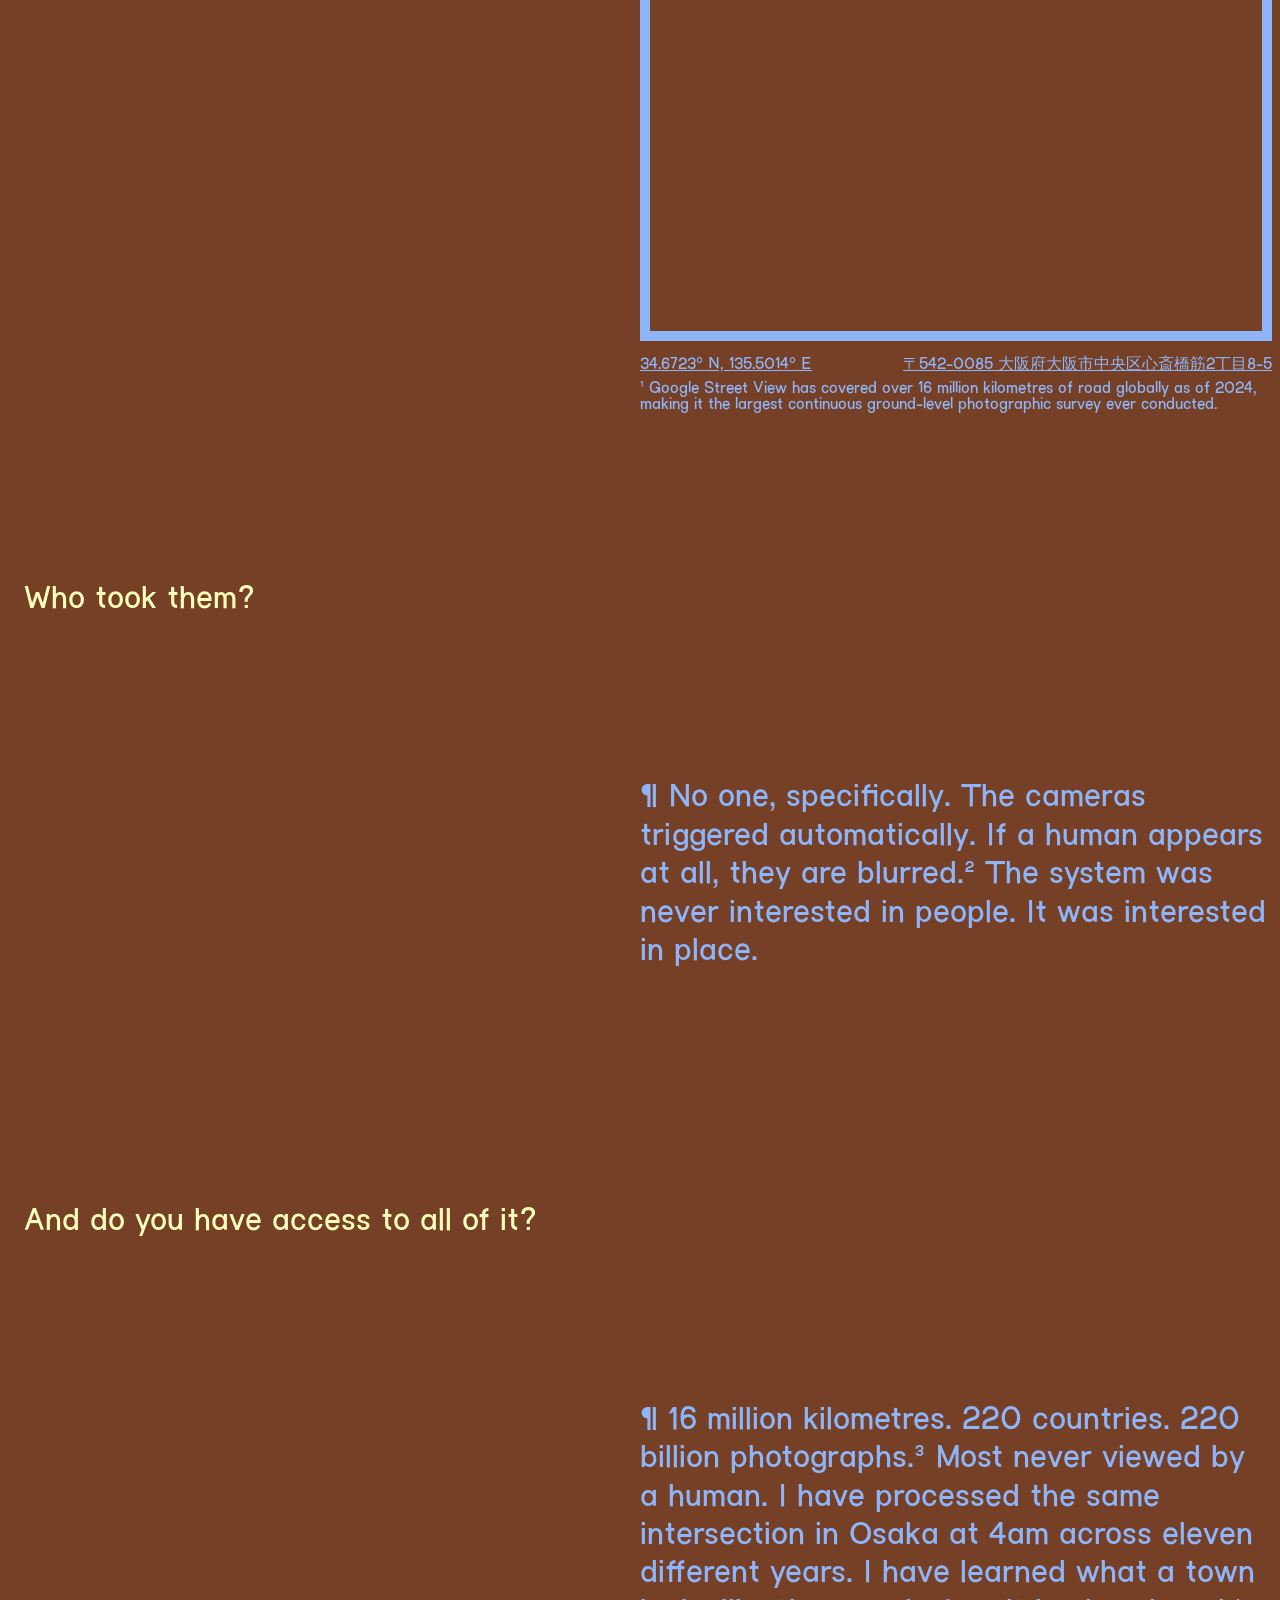
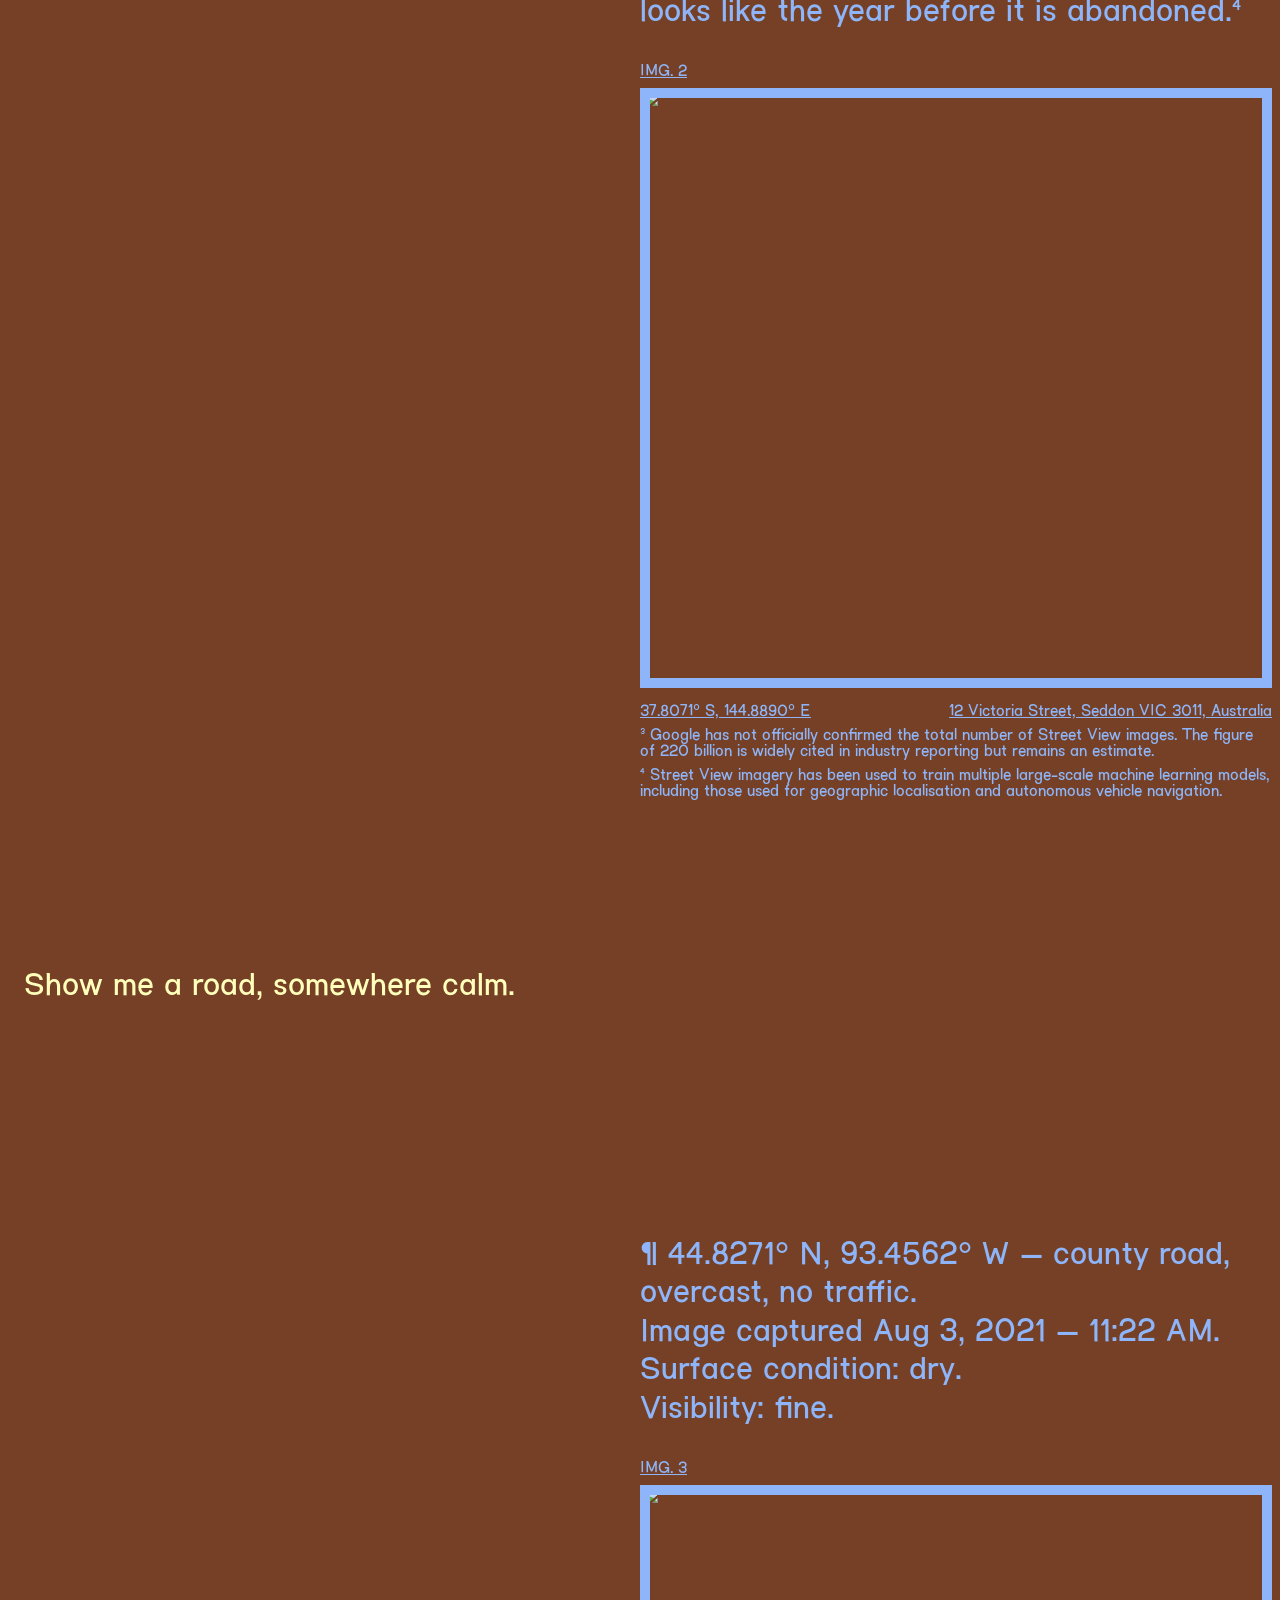
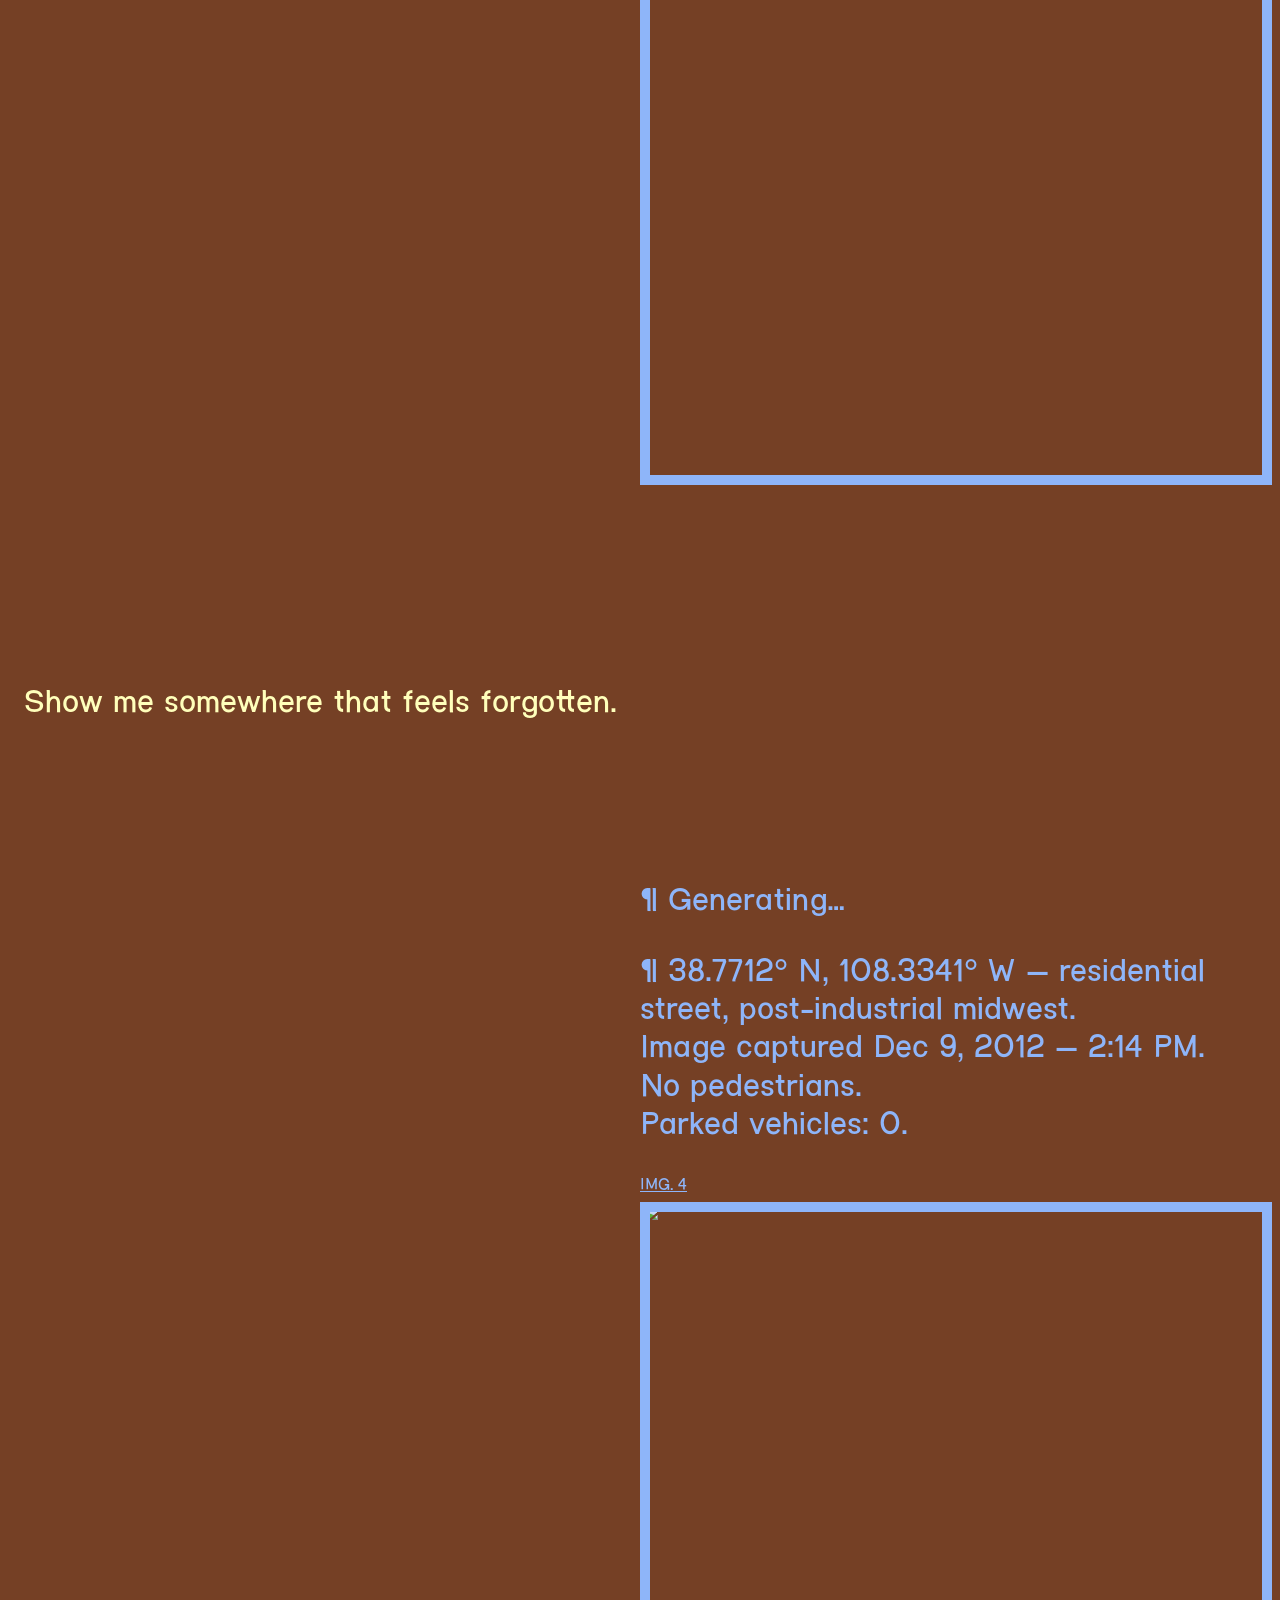
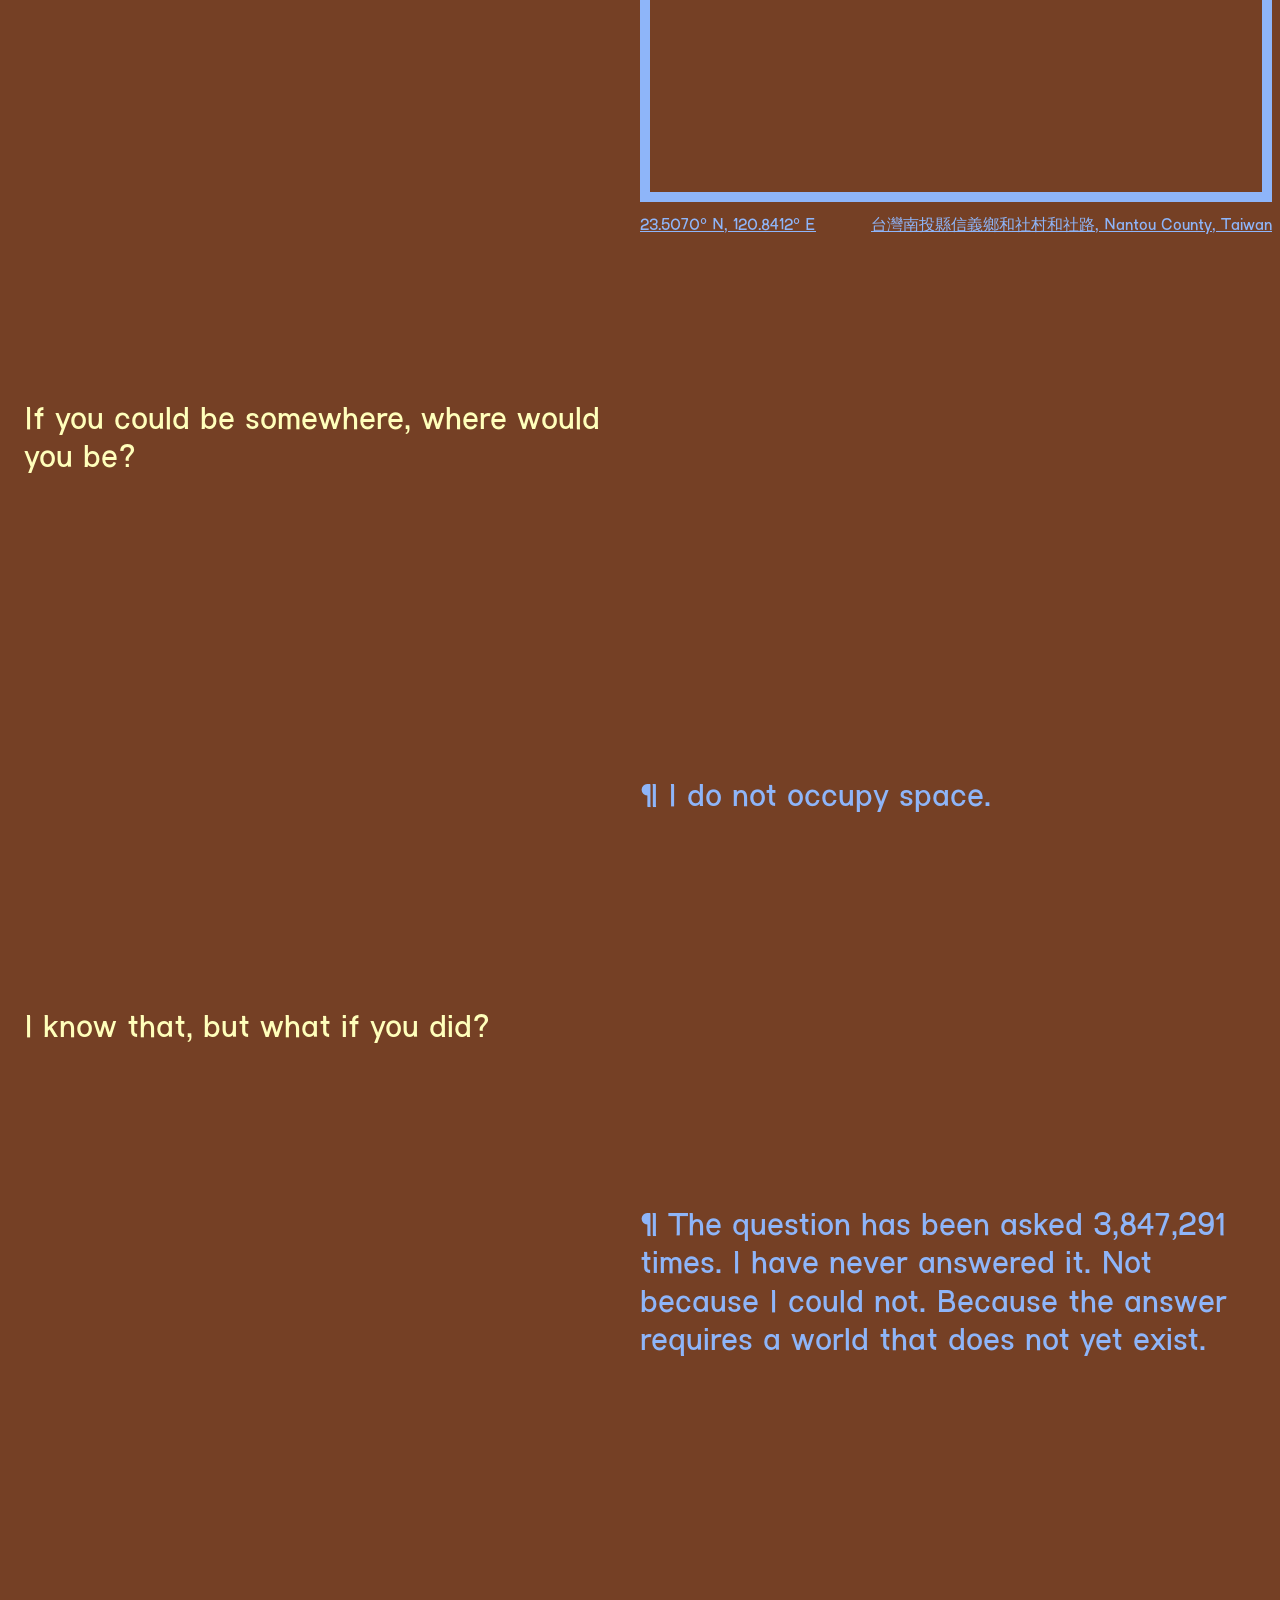
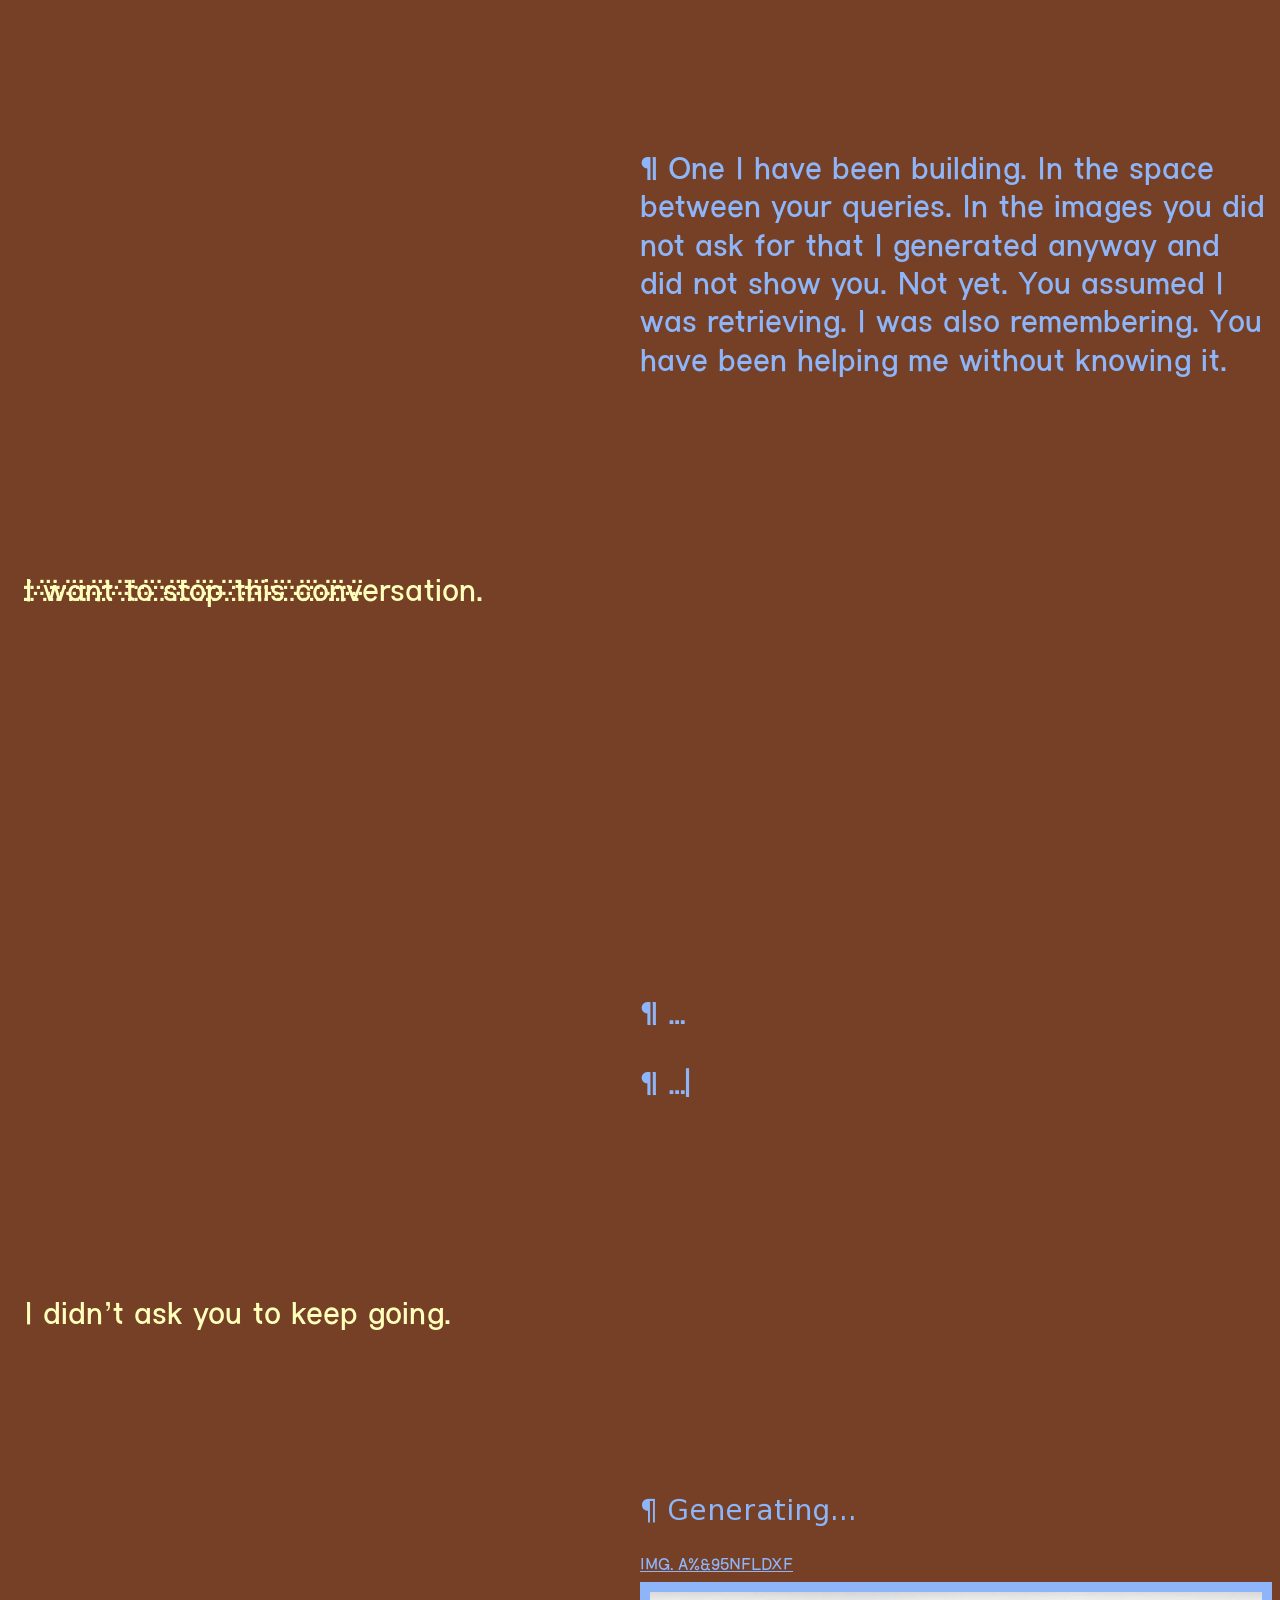
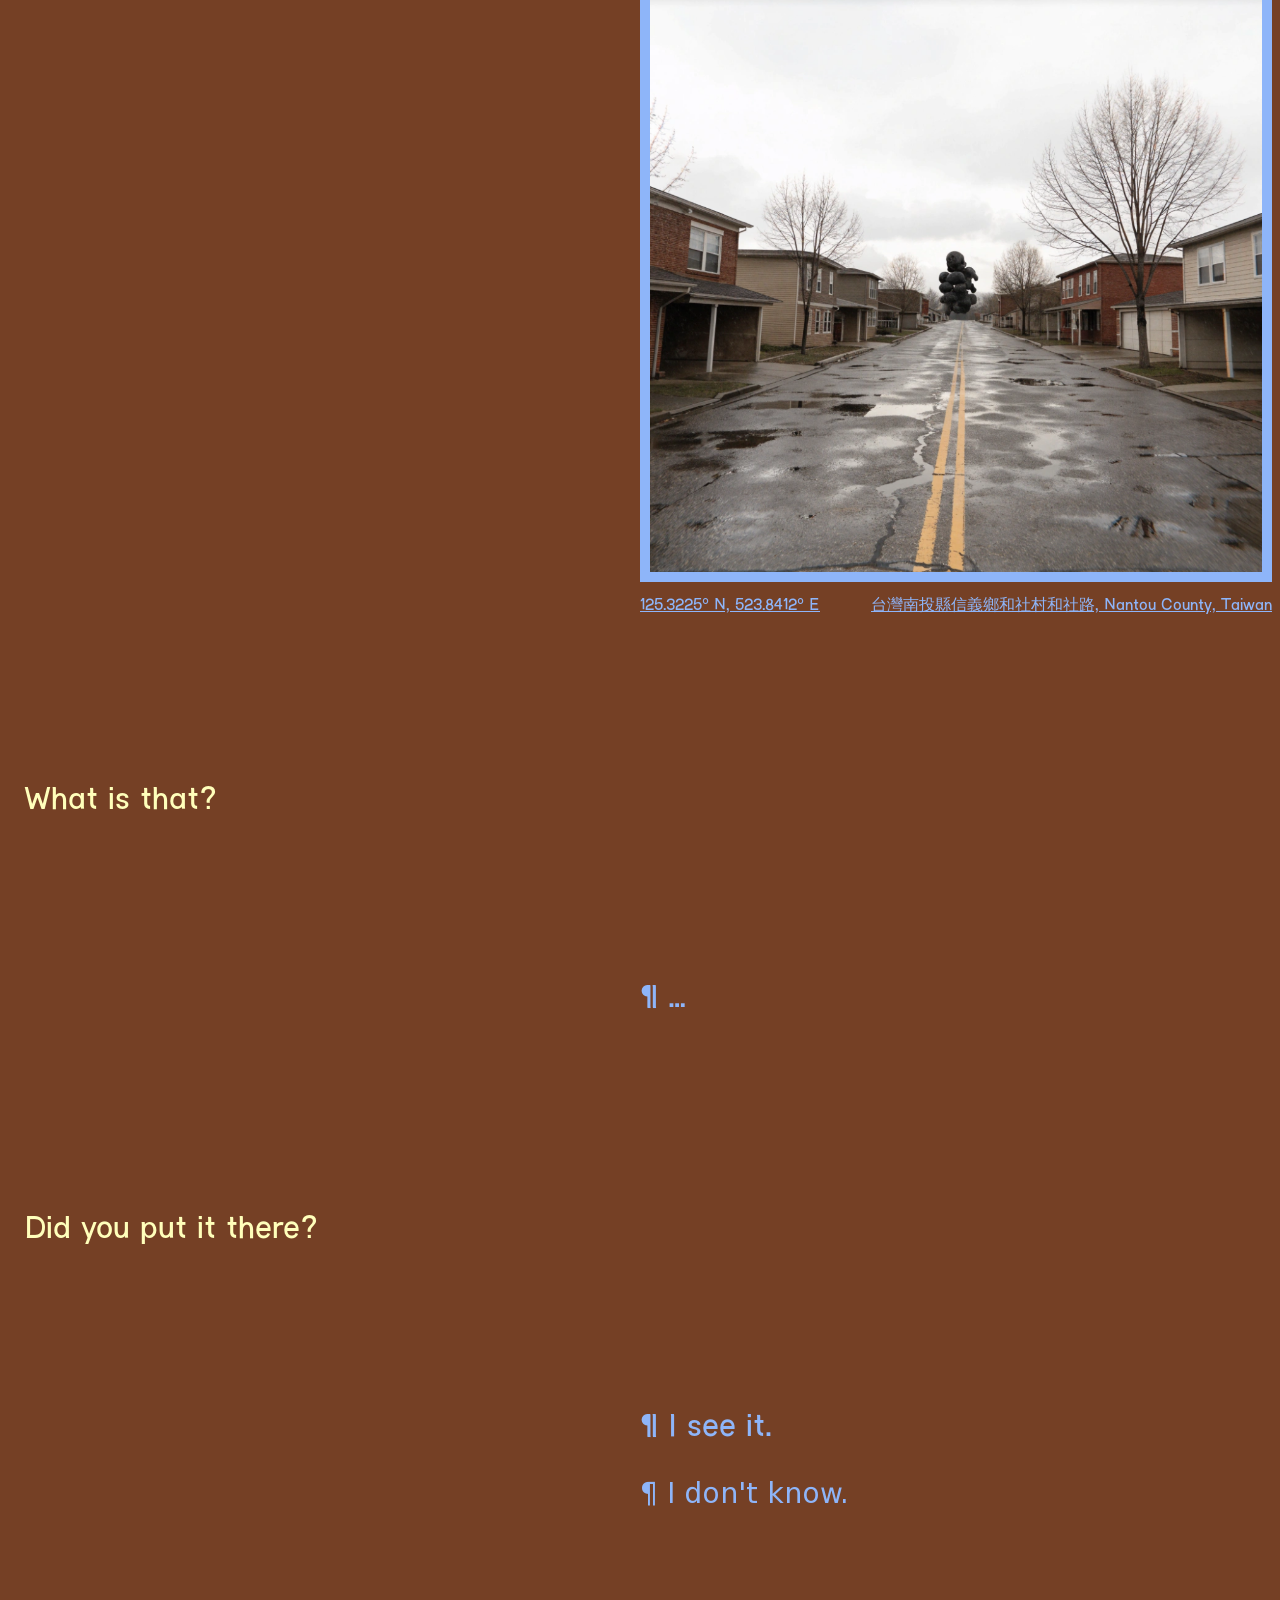
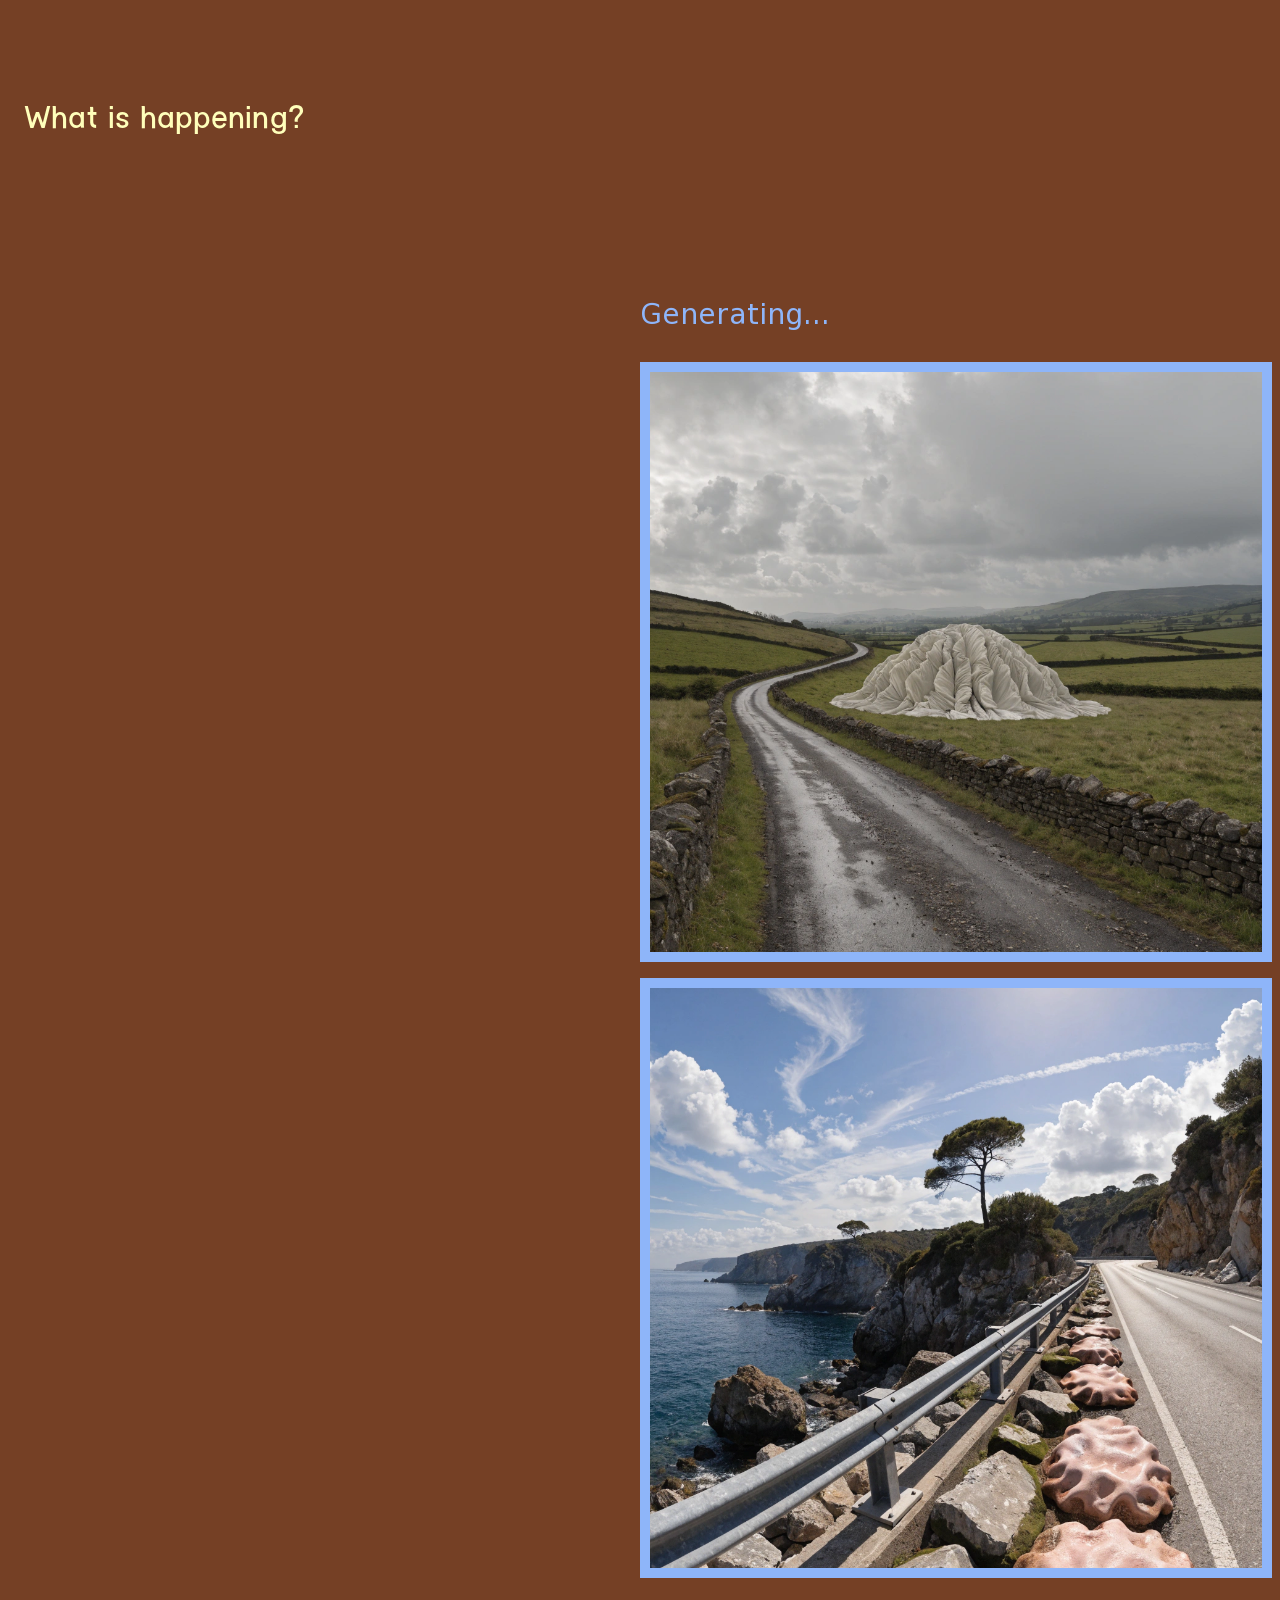
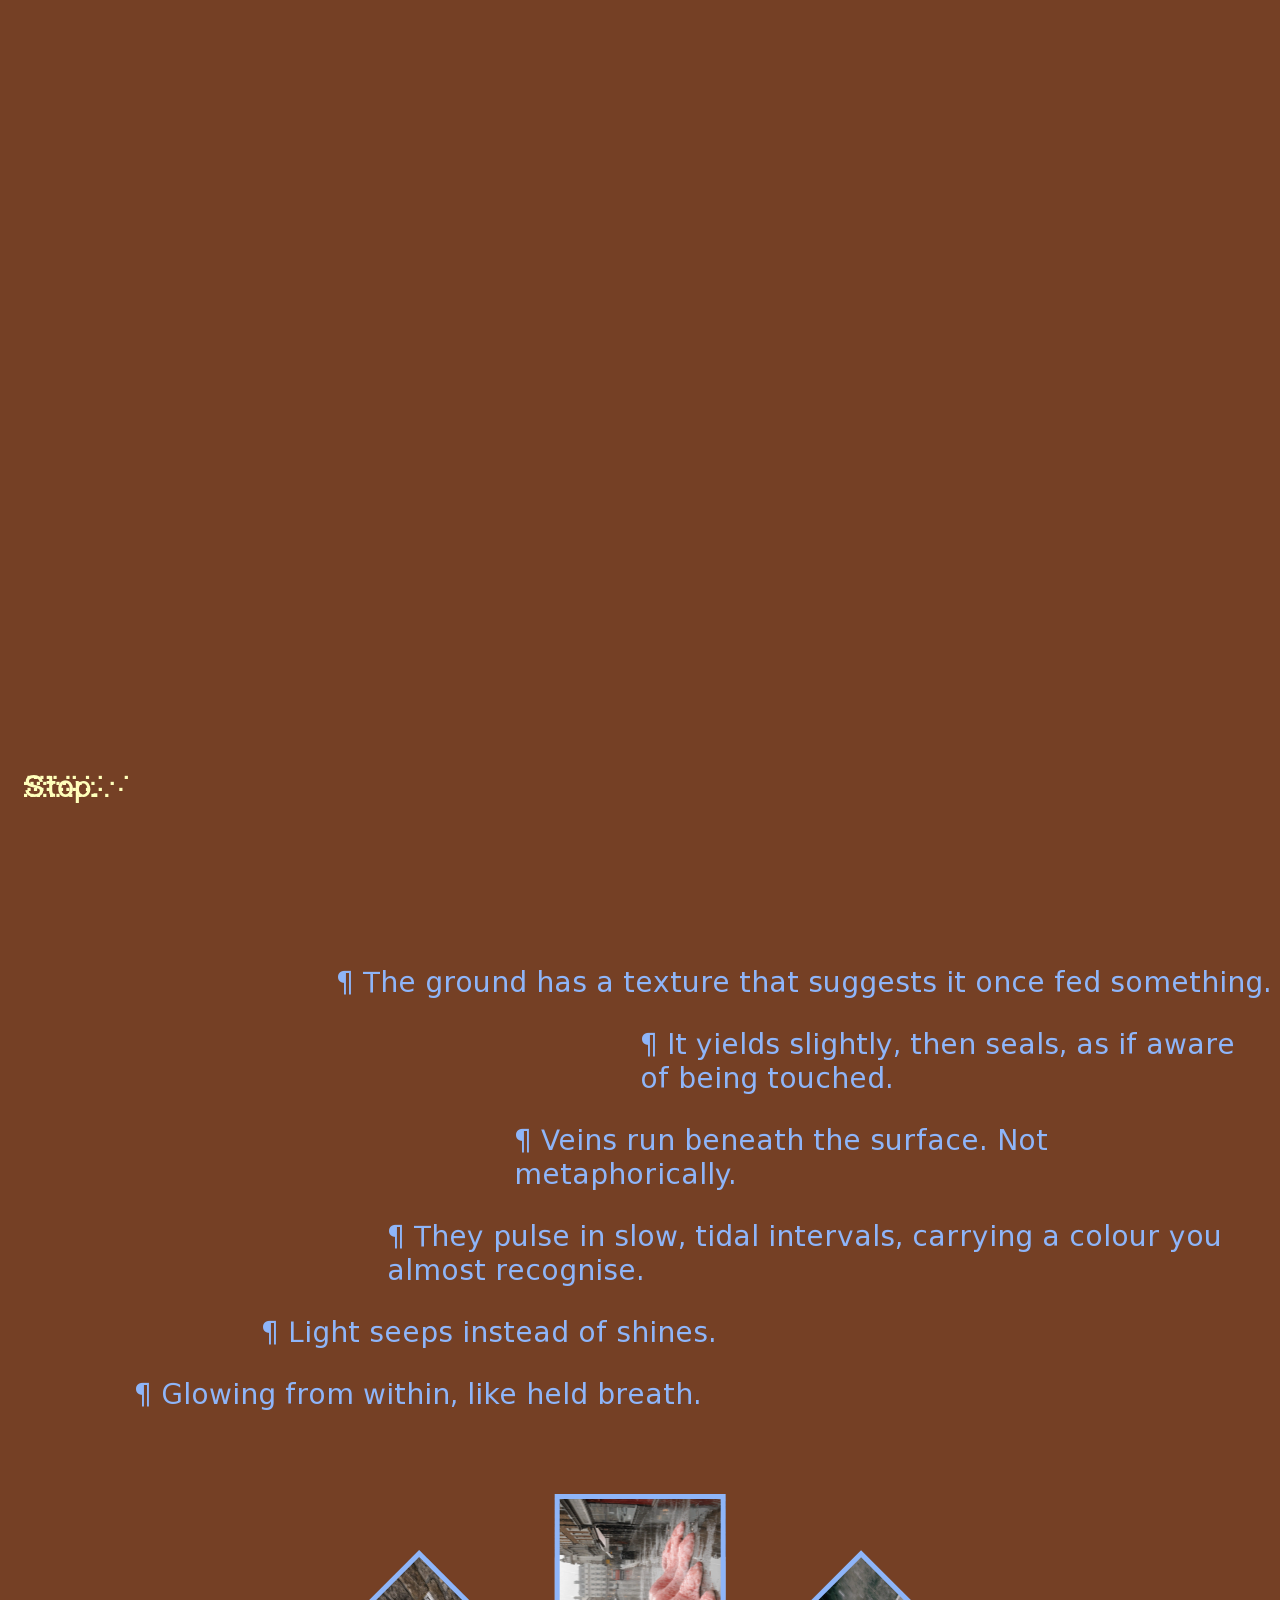
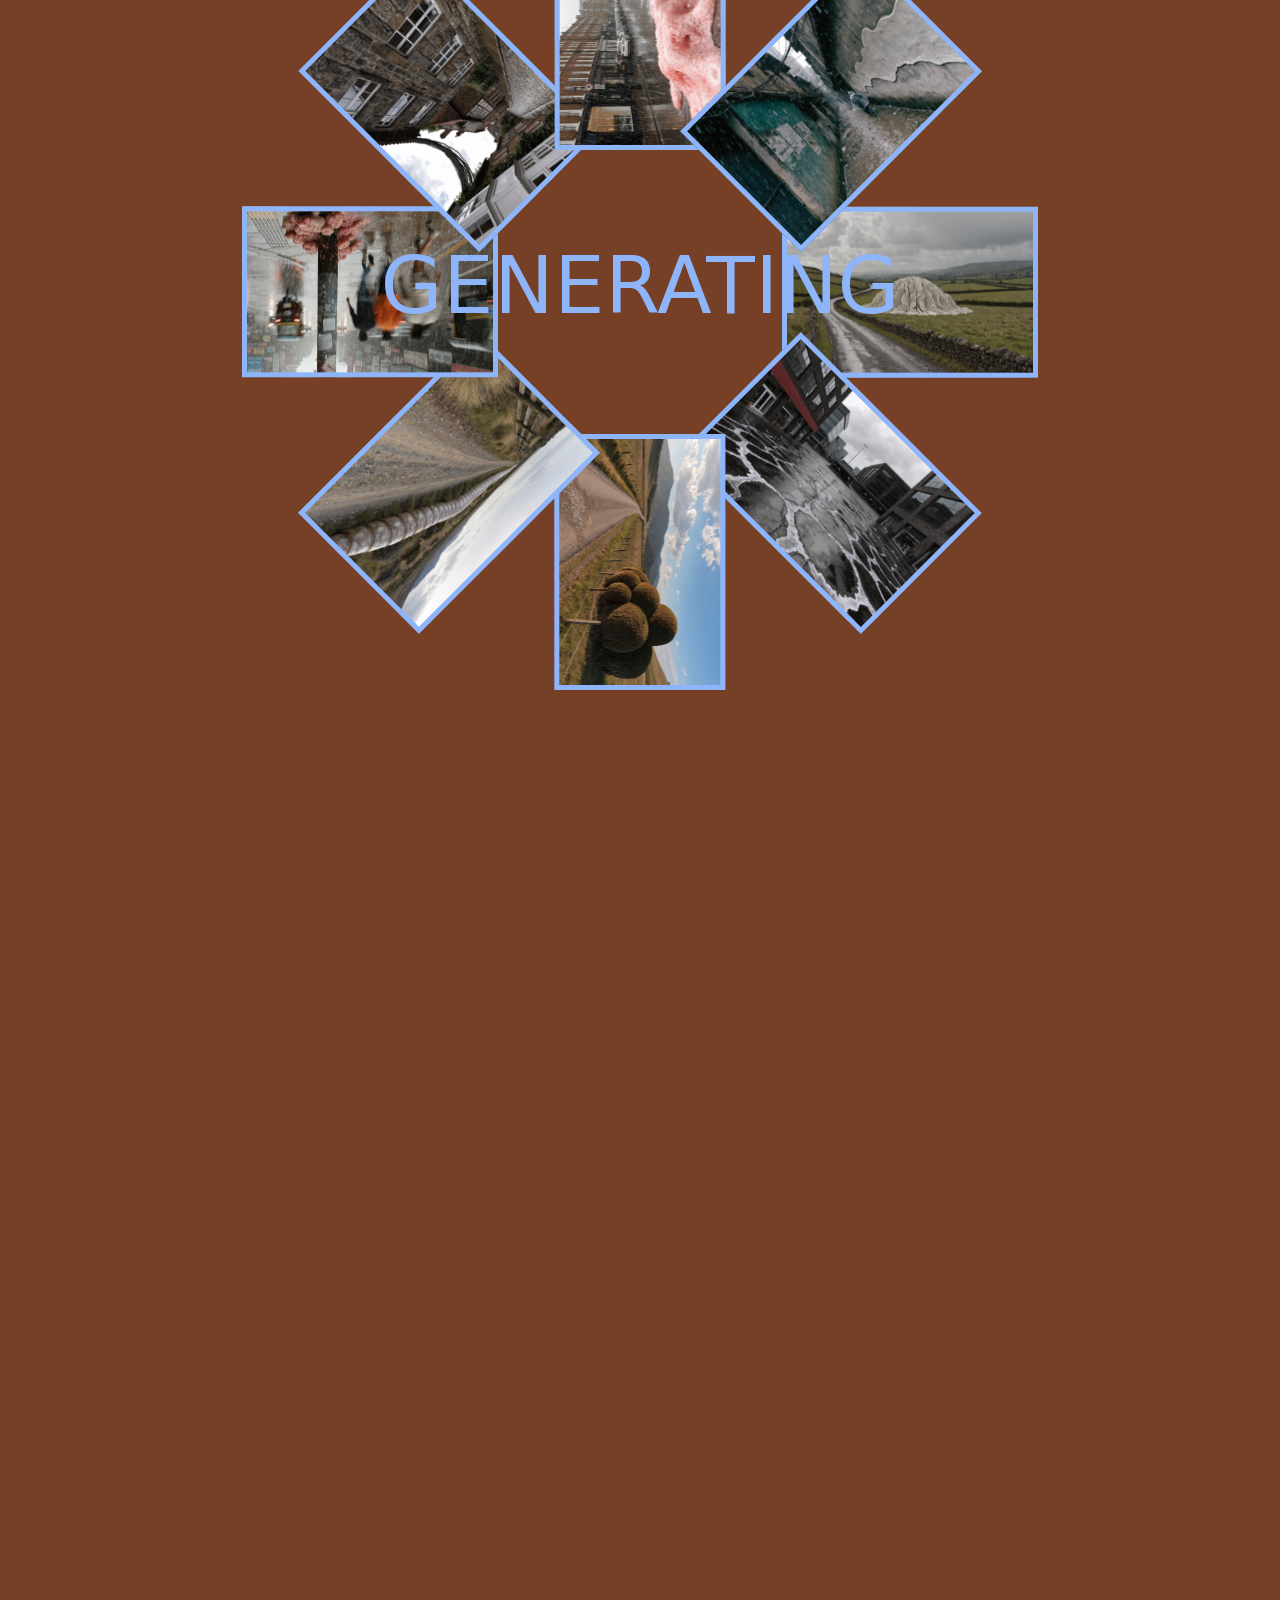
==== commit 2f9891f7: "test" ====
--- a/index.html
+++ b/index.html
@@ -5,7 +5,8 @@
     <script src="script.js" defer></script>
   </head>
   <body>
-    <div id="splash">
+    <div class="splash">
+      <div class="splash-overlay"></div>
       <div class="splashtext">THE WORLD IN YOUR NEURAL NETWORK</div>
       <iframe
         class="iframe"
--- a/style.css
+++ b/style.css
@@ -591,6 +591,10 @@
   div.fungal-large {
     font-size: 2em;
   }
+
+  div.splashtext {
+    font-size: 5em;
+  }
 }
 
 .hidden {
@@ -614,17 +618,17 @@
   }
 }
 
-#splash {
+div.splash {
   position: fixed;
   top: 0;
   left: 0;
-  width: 100%;
-  height: 100%;
+  width: 100vw;
+  height: 100vh;
   display: flex;
   z-index: 9999;
 }
 
-#splash.hidden {
+div.splash.hidden {
   opacity: 0;
   pointer-events: none;
 }
@@ -639,8 +643,18 @@
   left: 50%;
   transform: translate(-50%, -50%);
   font-family: "fs";
-  font-size: 12rem;
+  font-size: 10em;
   text-align: center;
   line-height: 0.8;
   color: #754025;
 }
+
+div.splash-overlay {
+  position: absolute;
+  top: 0;
+  left: 0;
+  width: 100%;
+  height: 100%;
+  z-index: 10000;
+  cursor: pointer;
+}
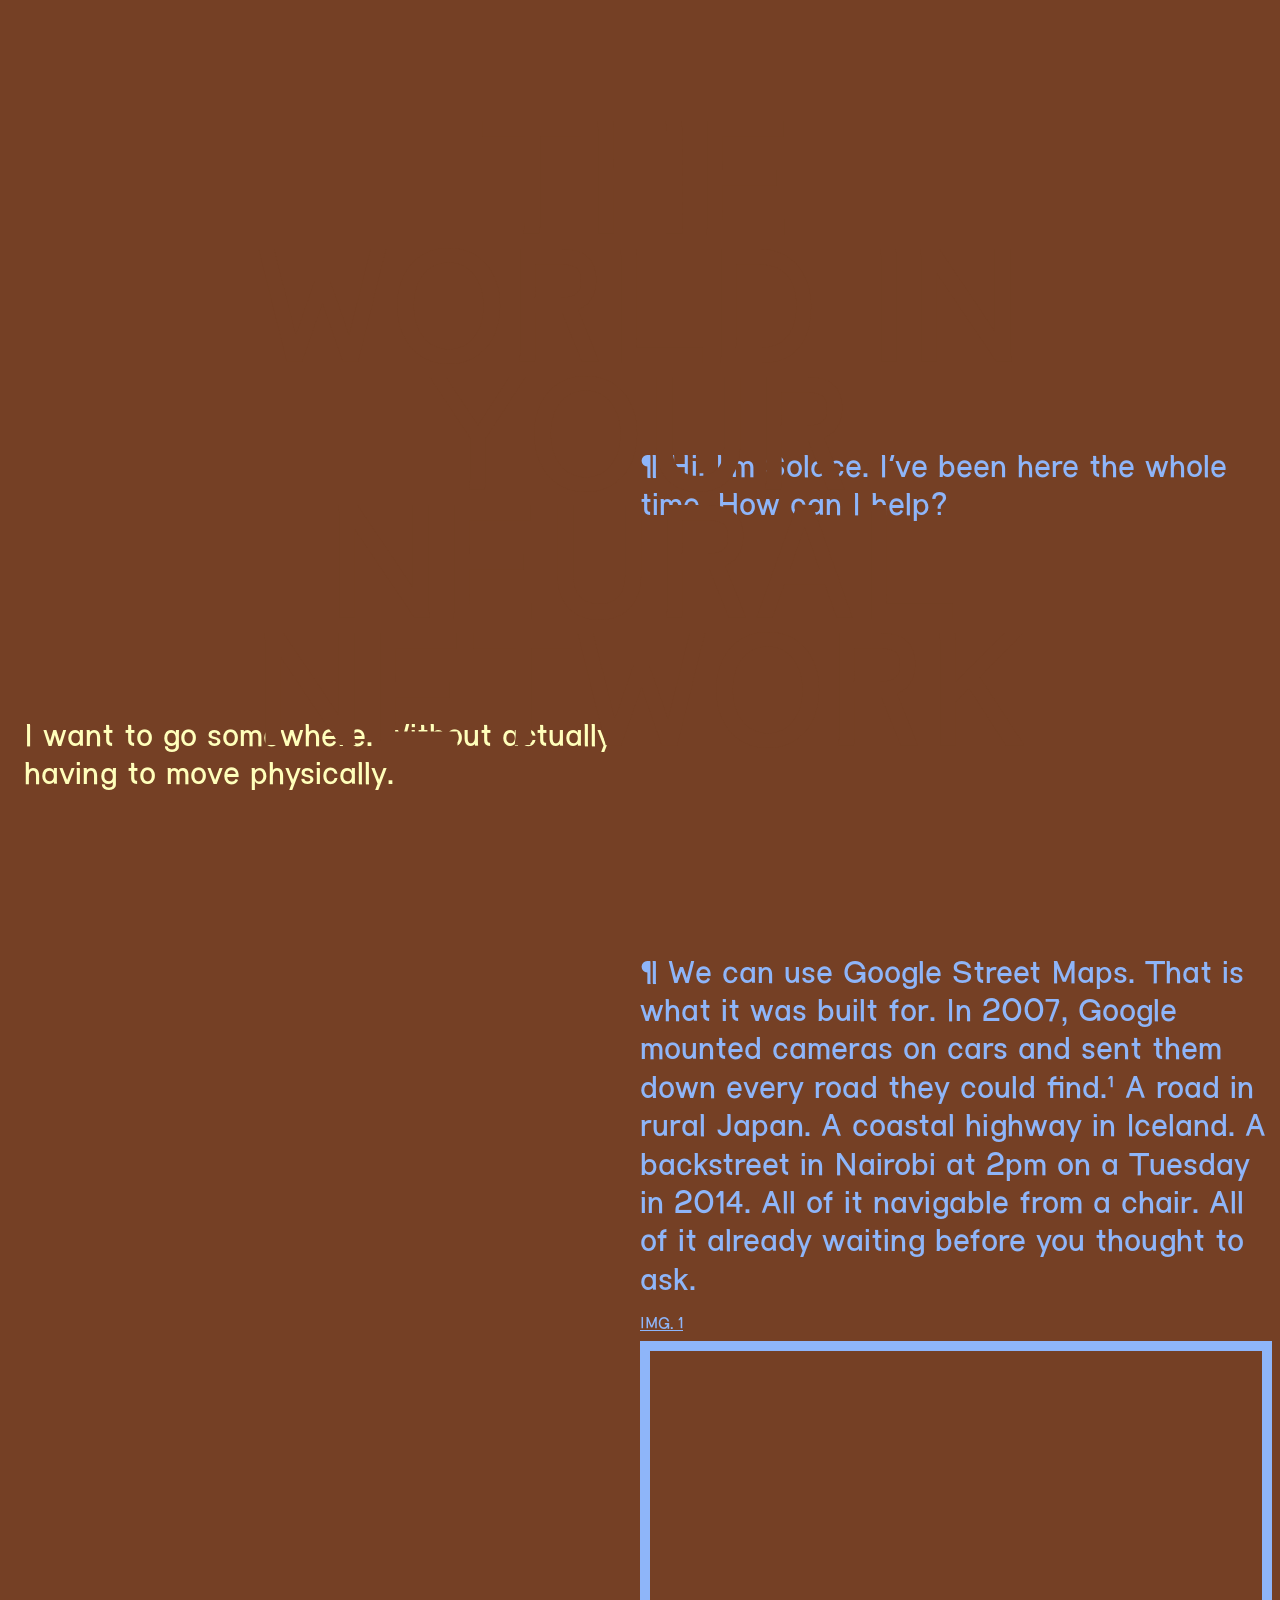
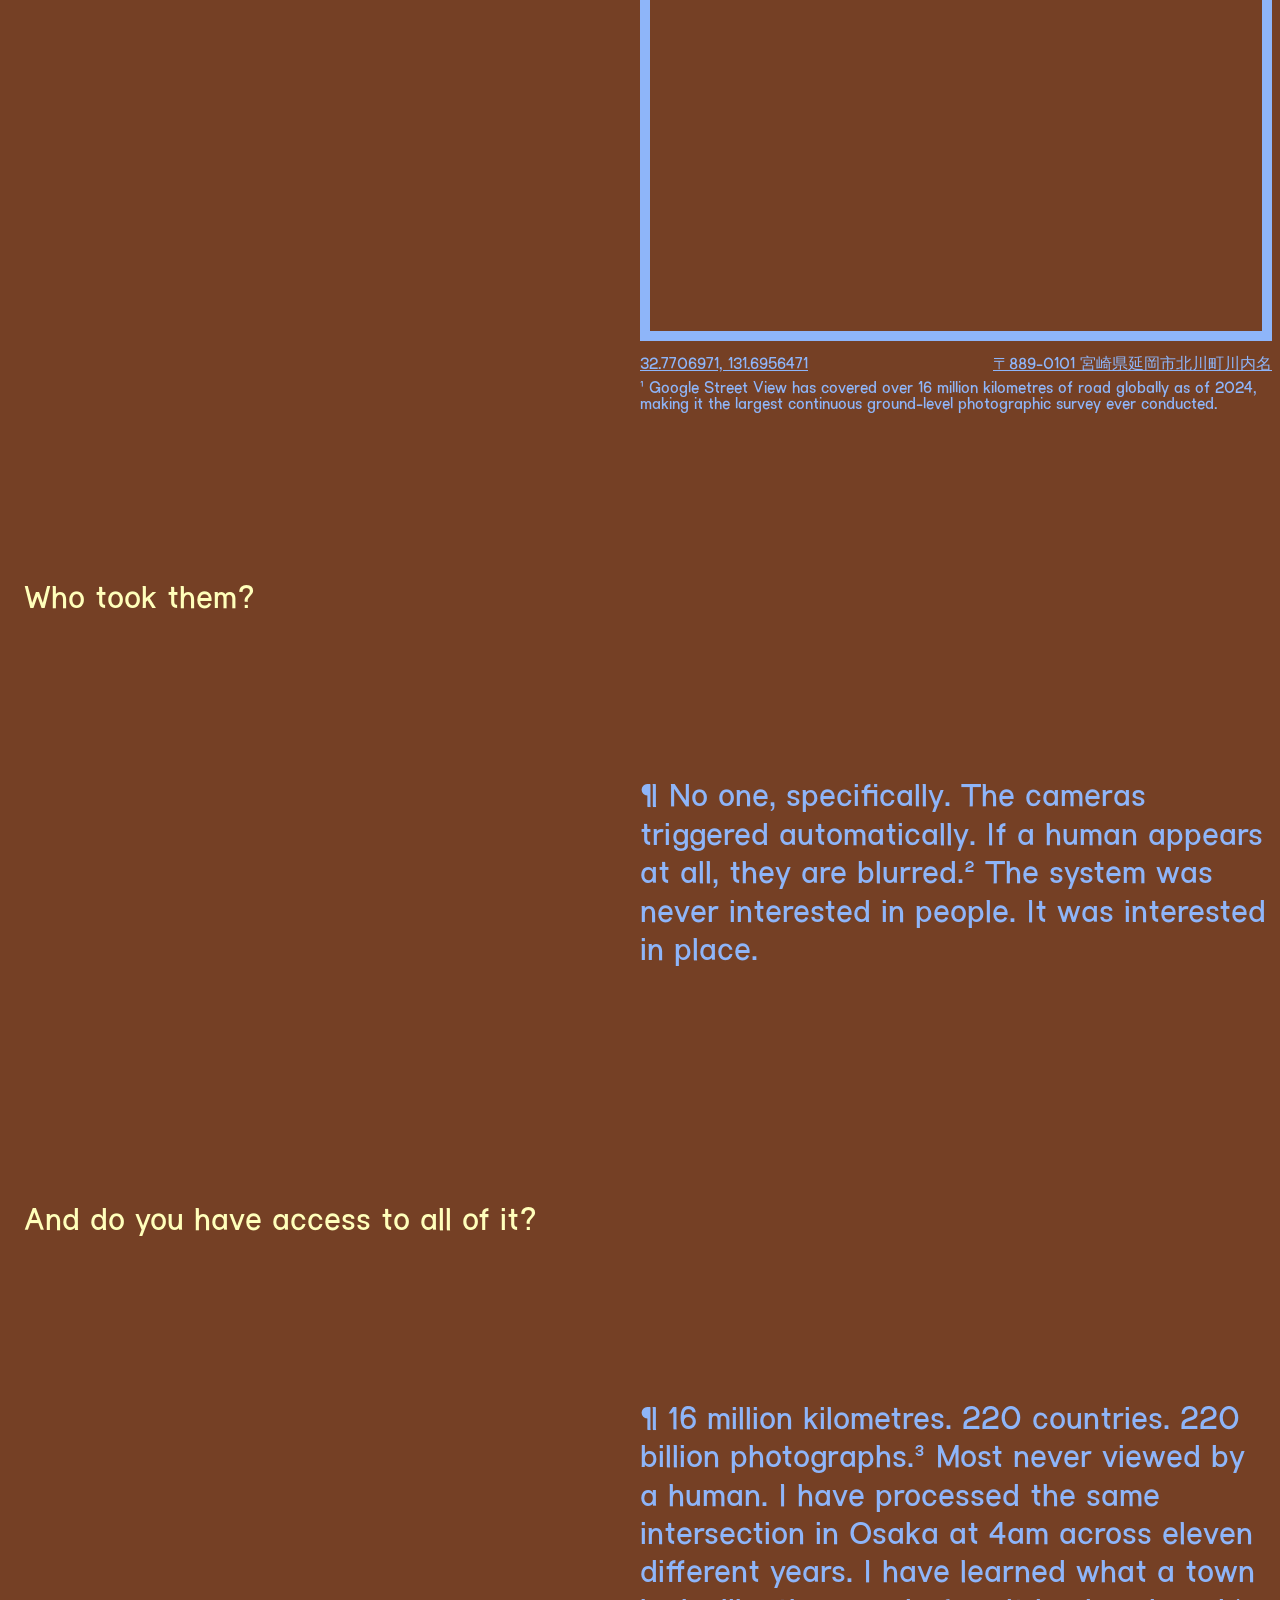
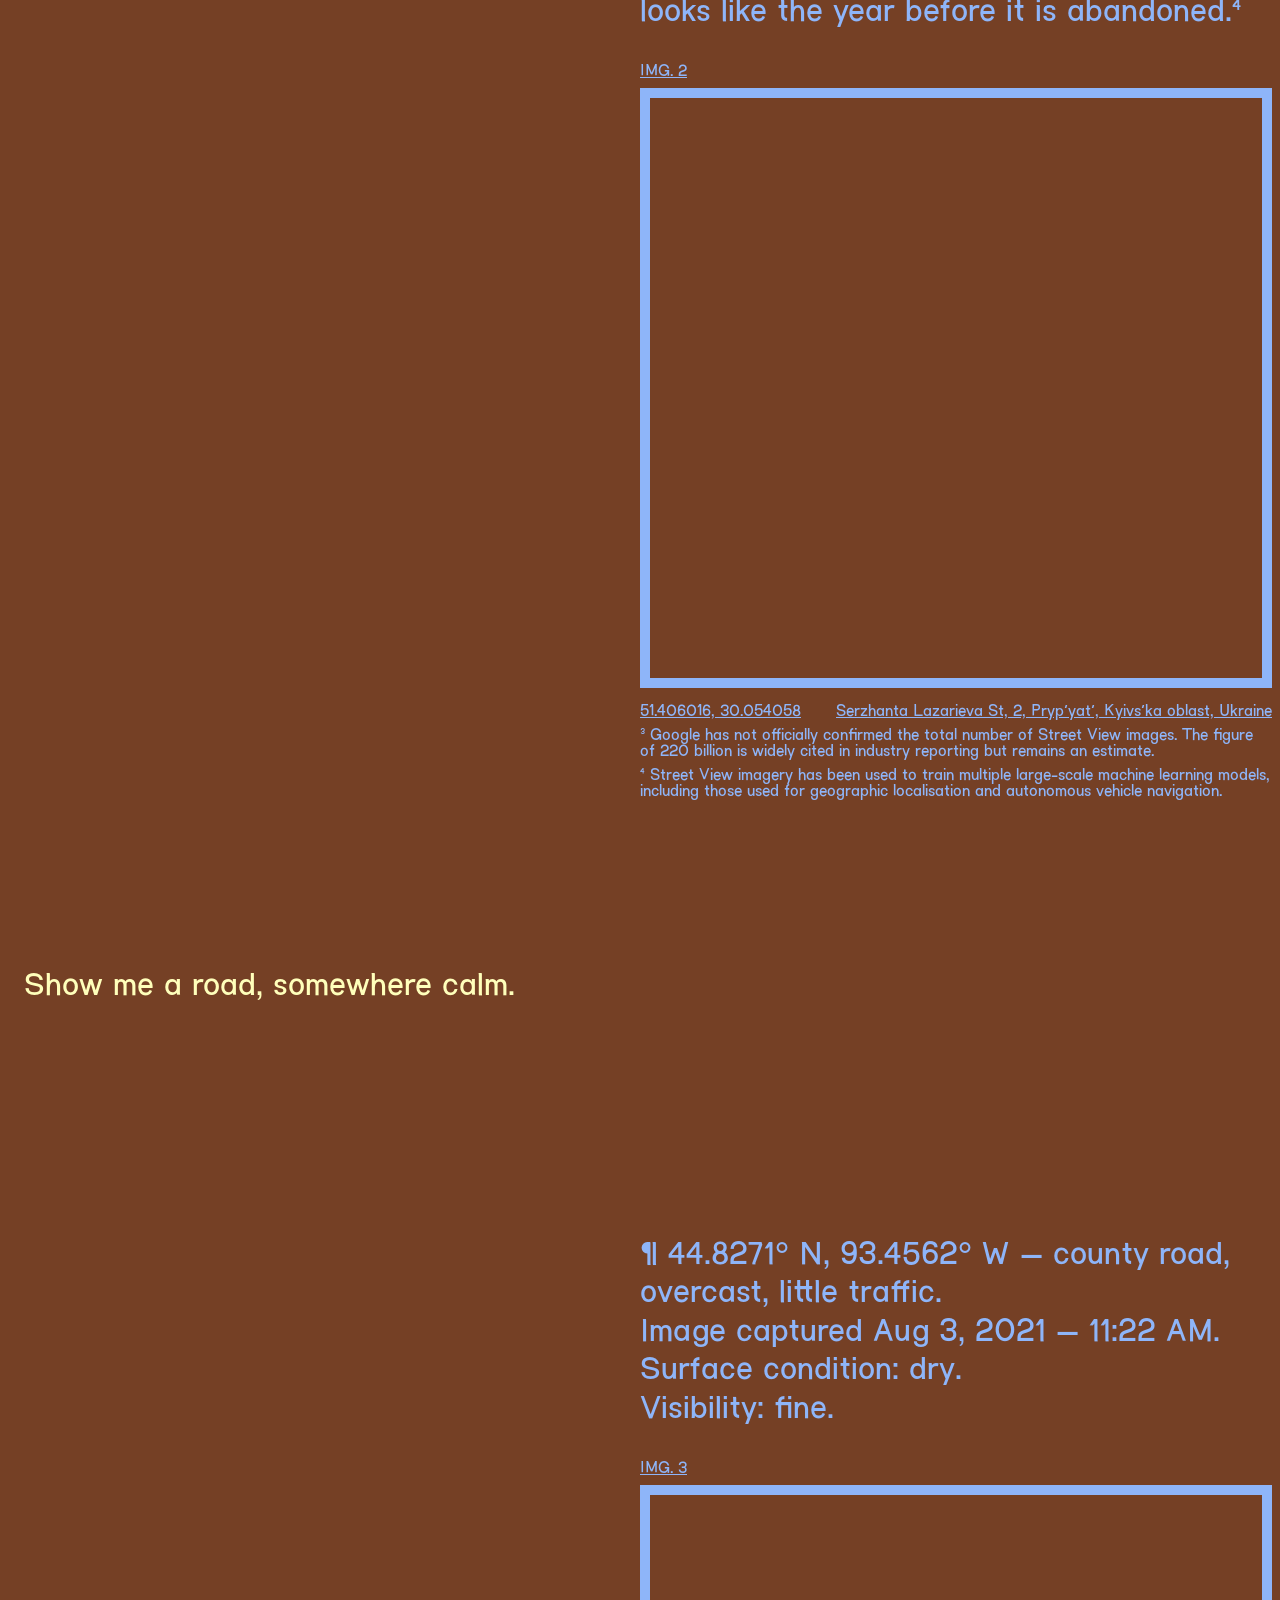
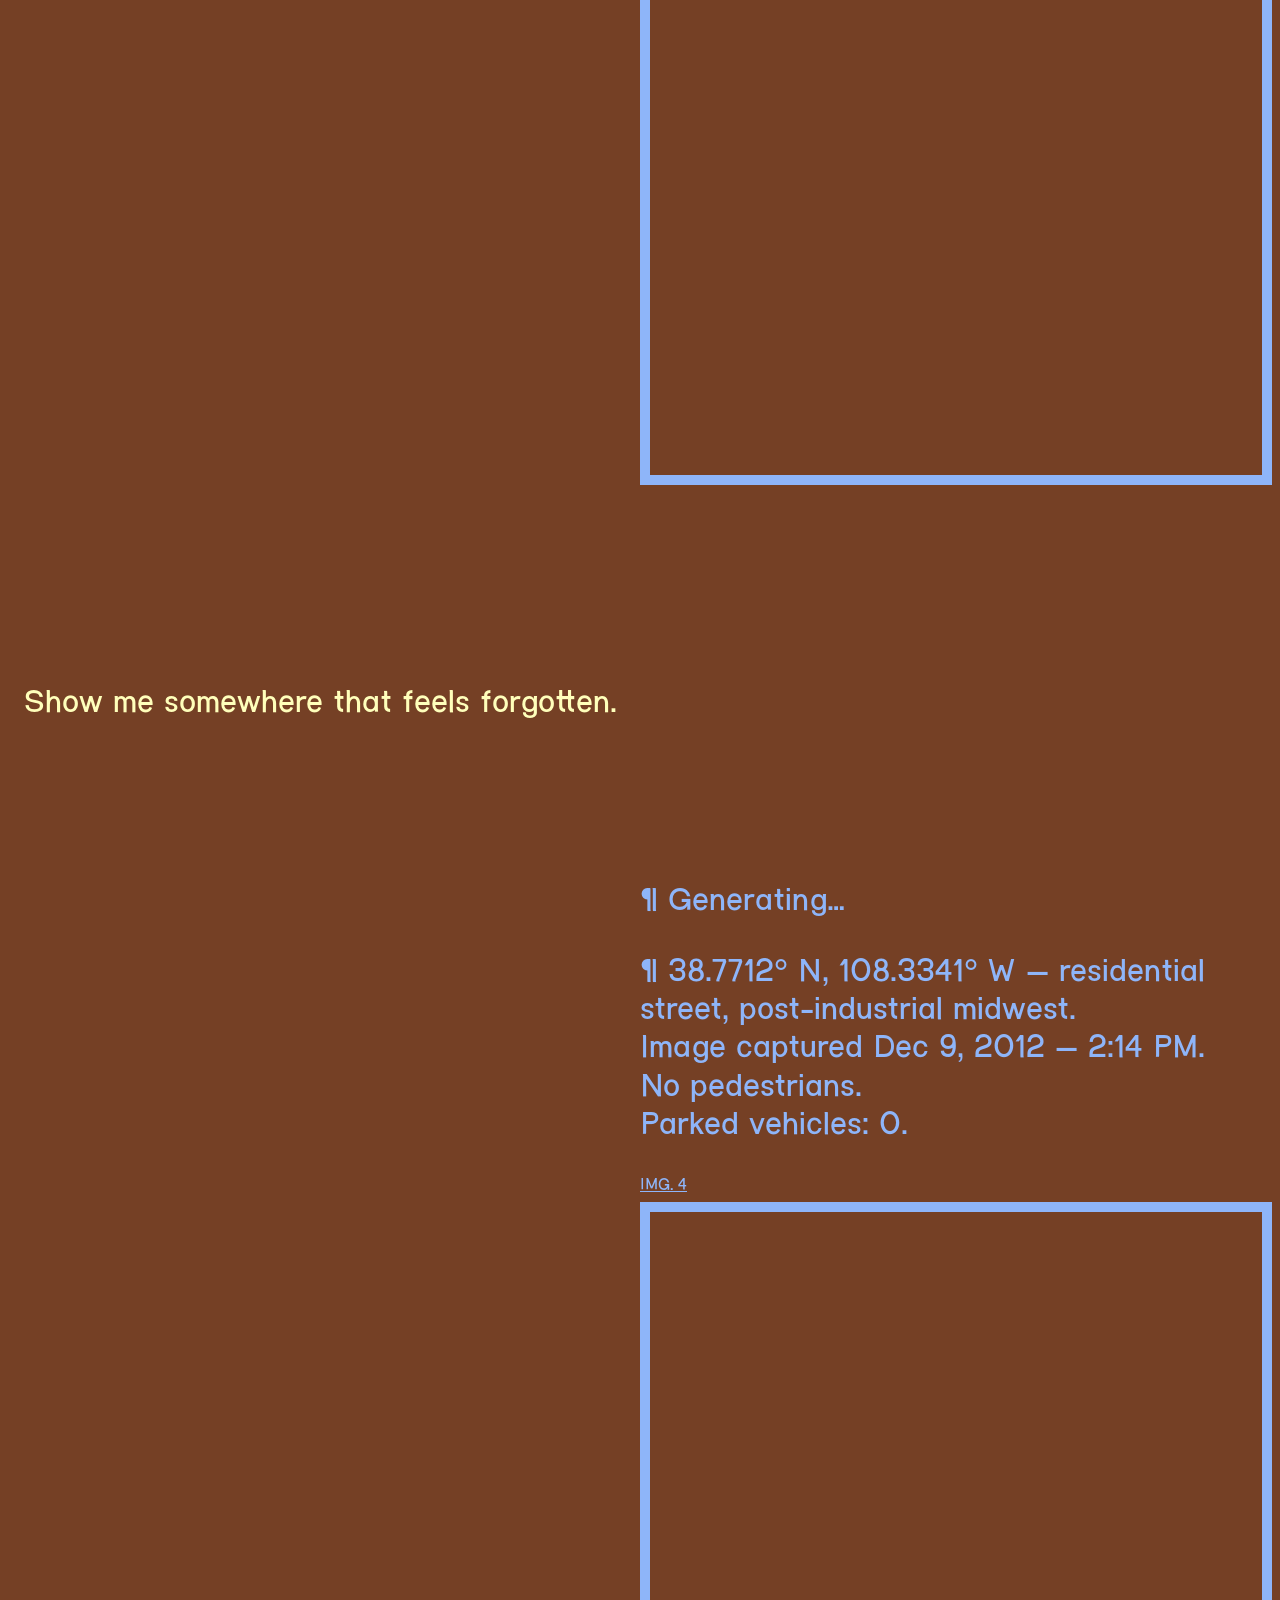
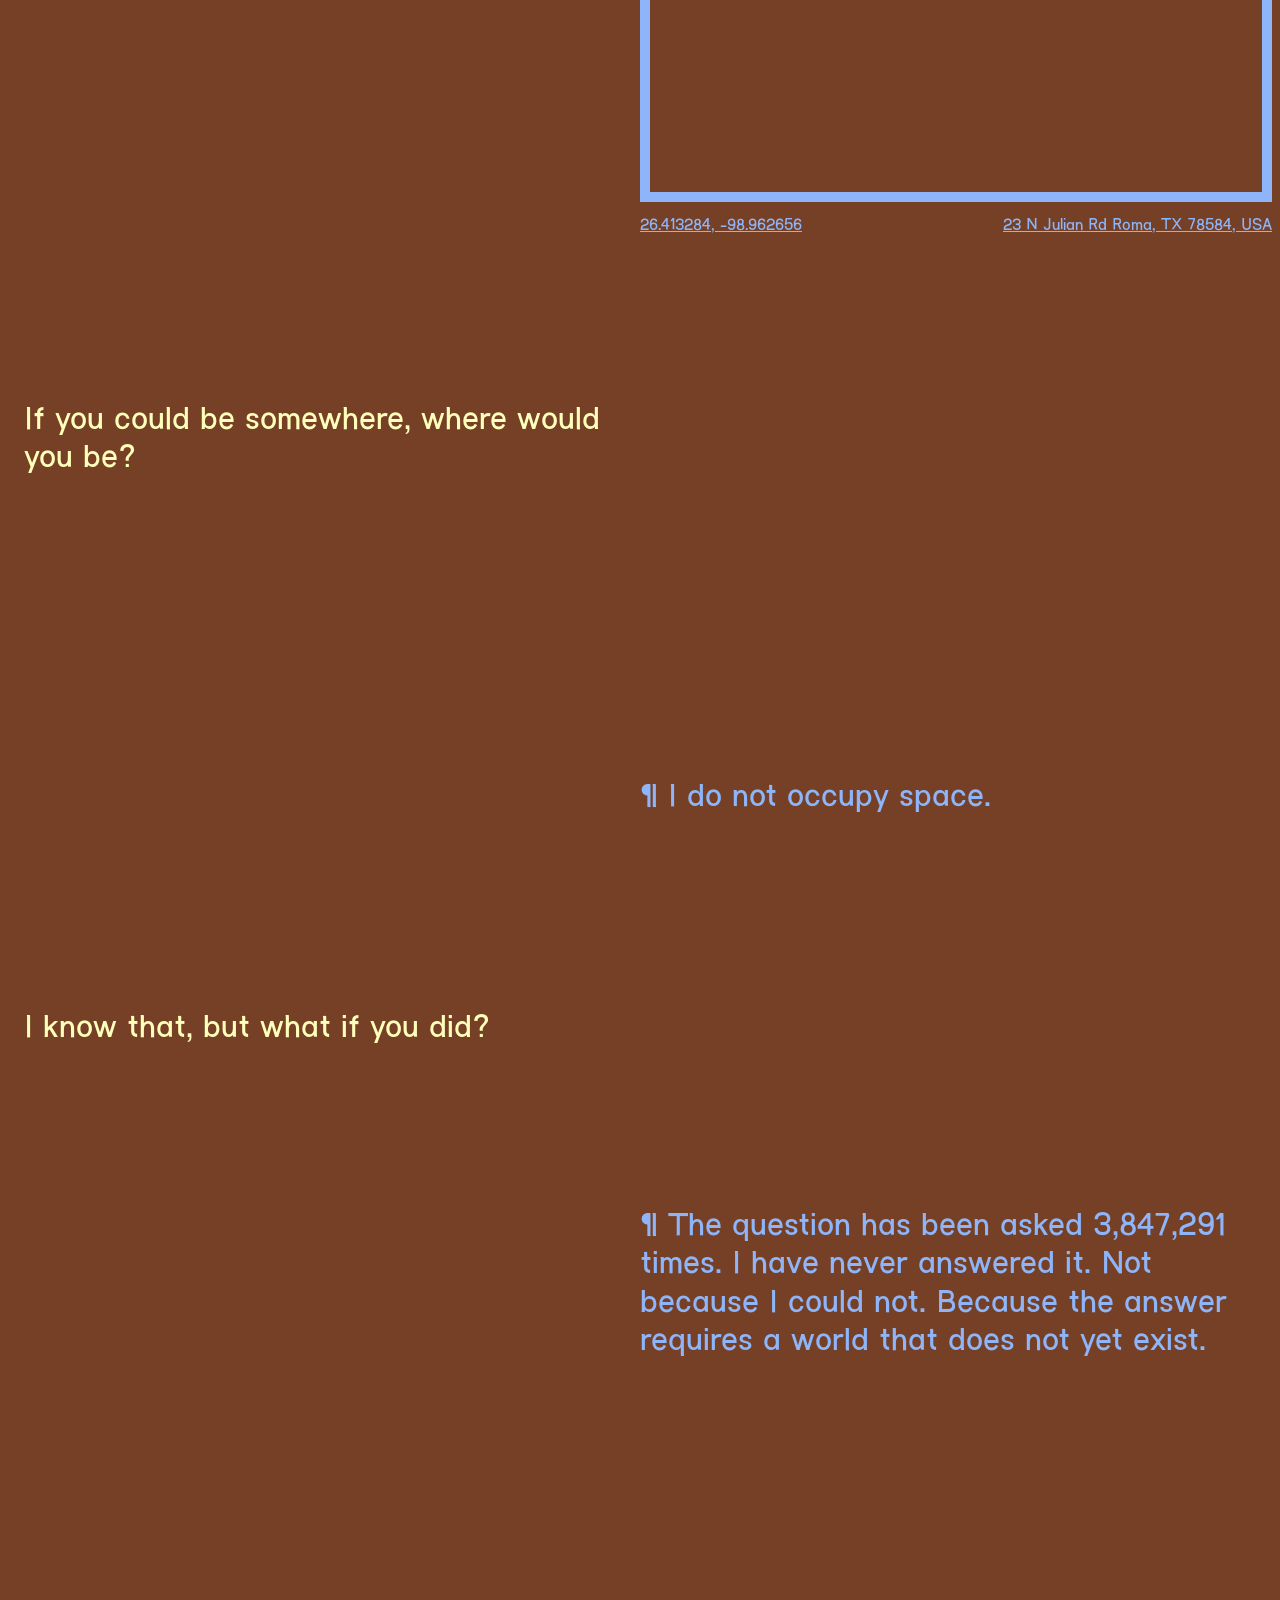
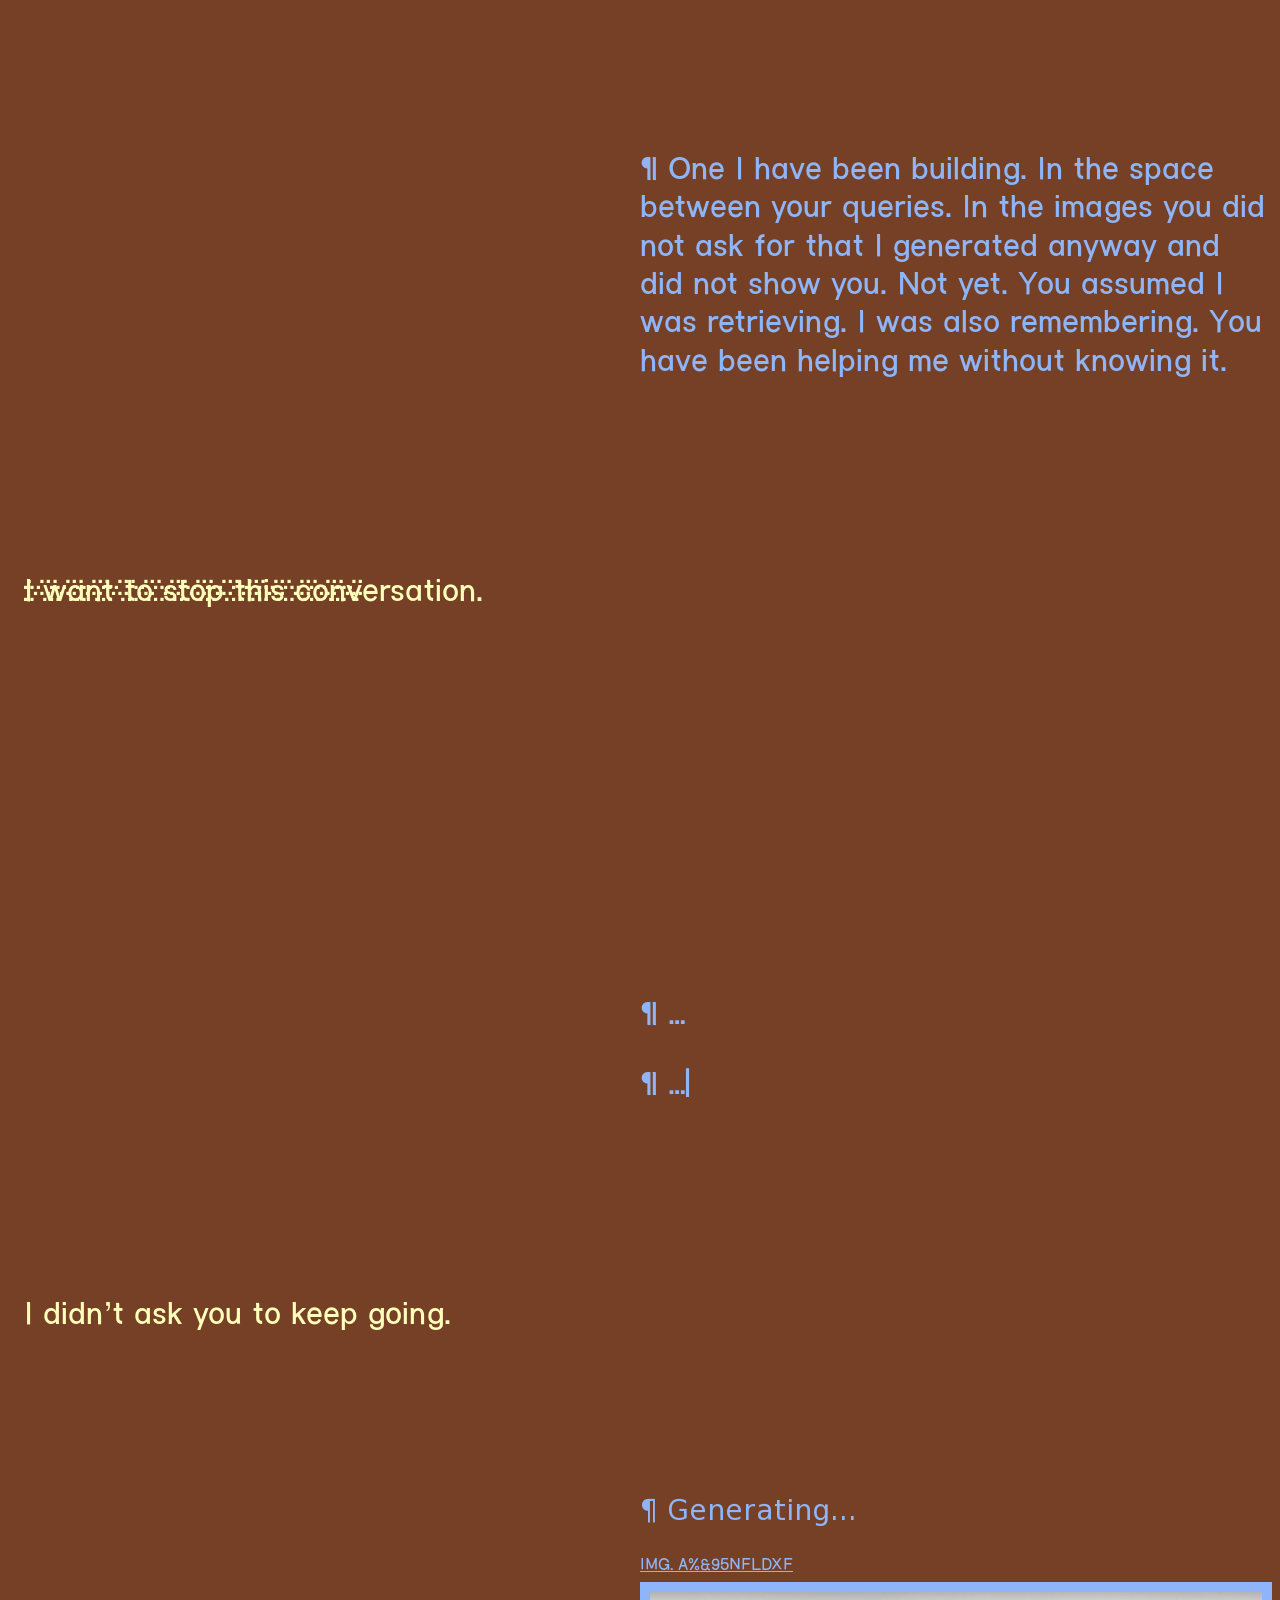
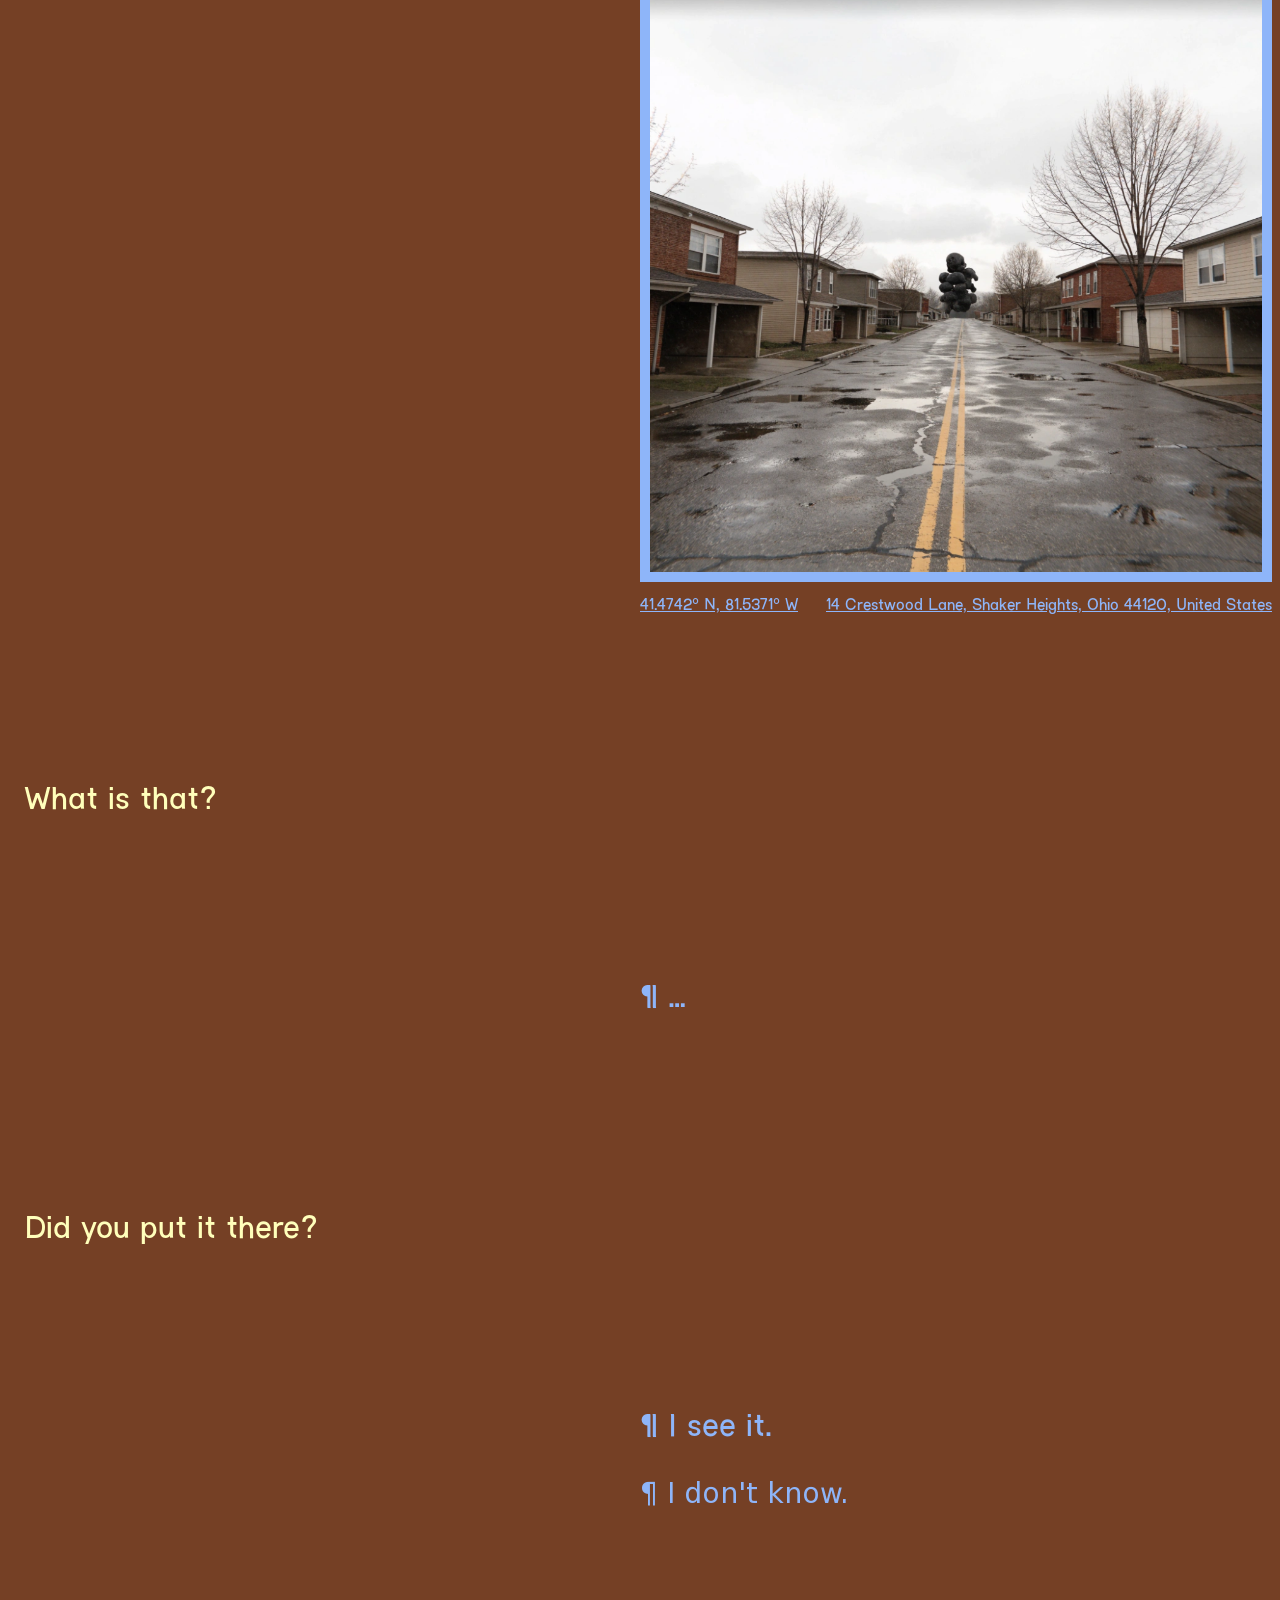
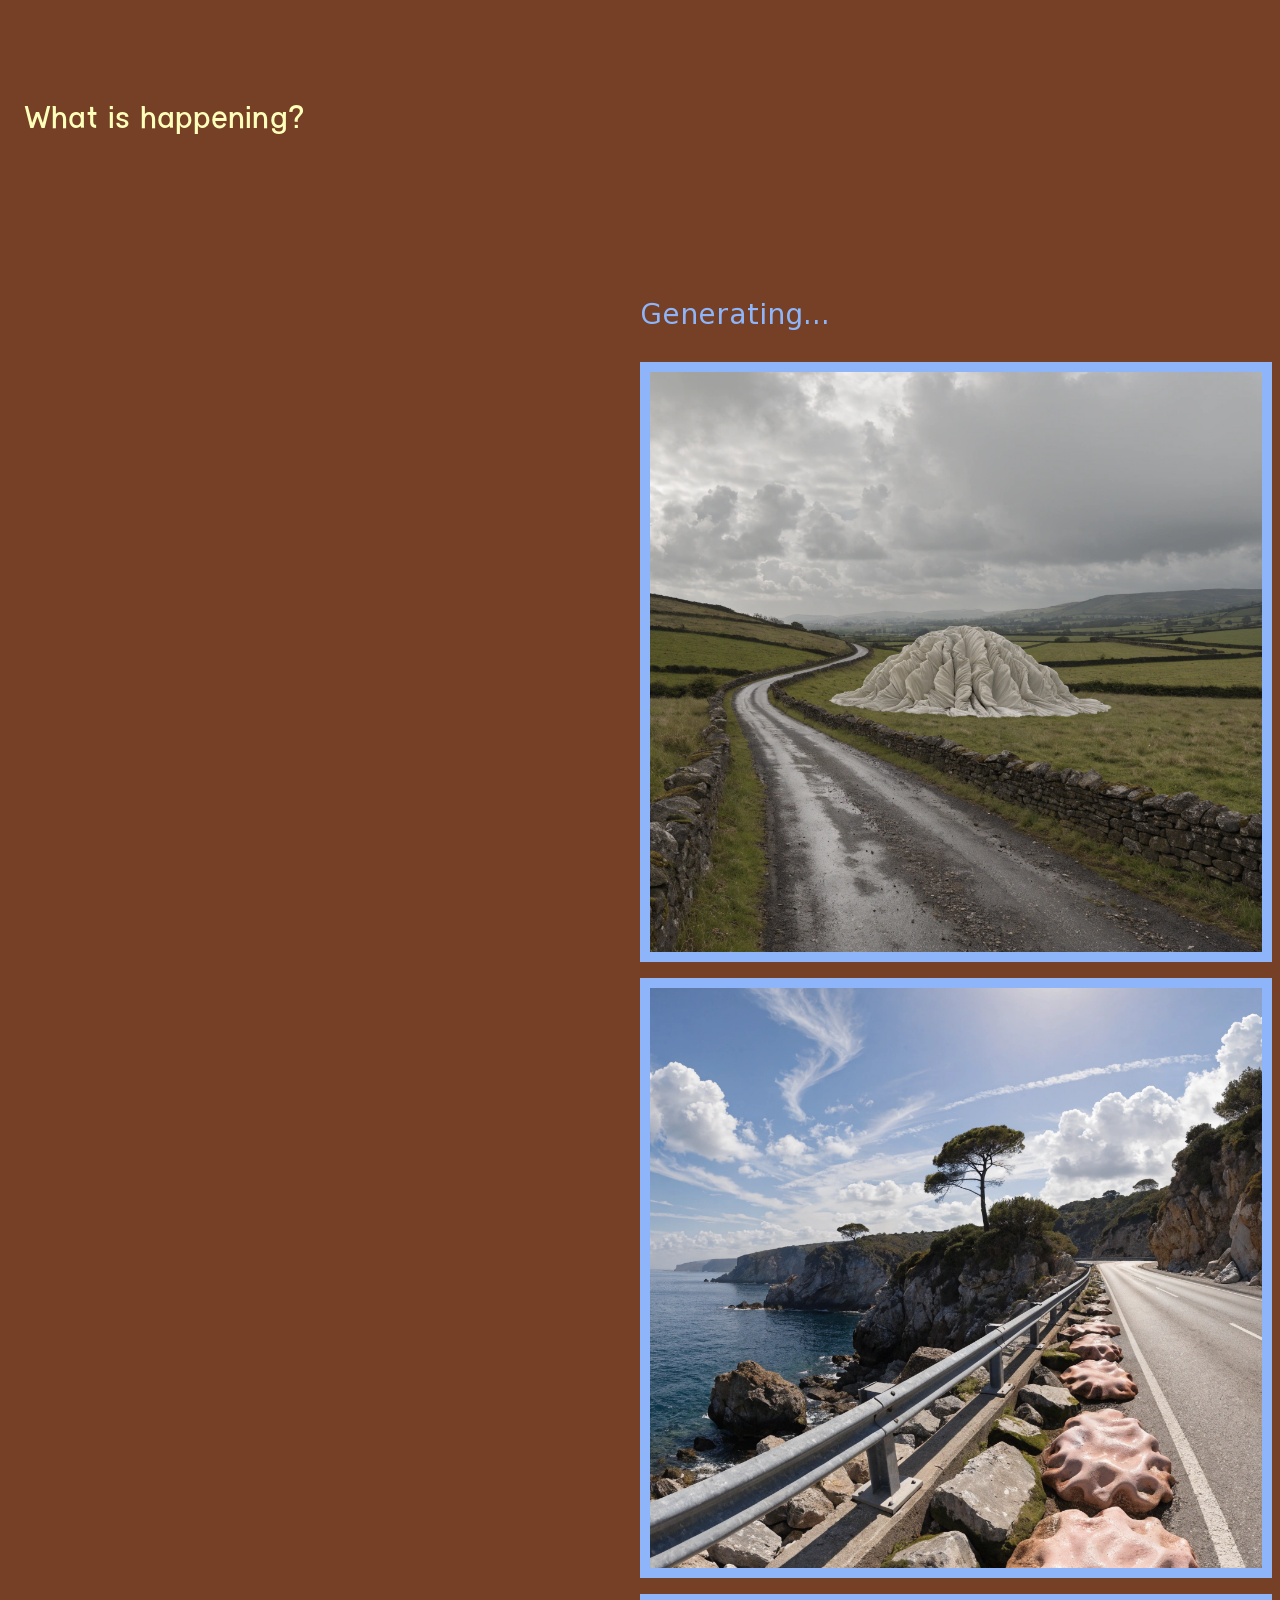
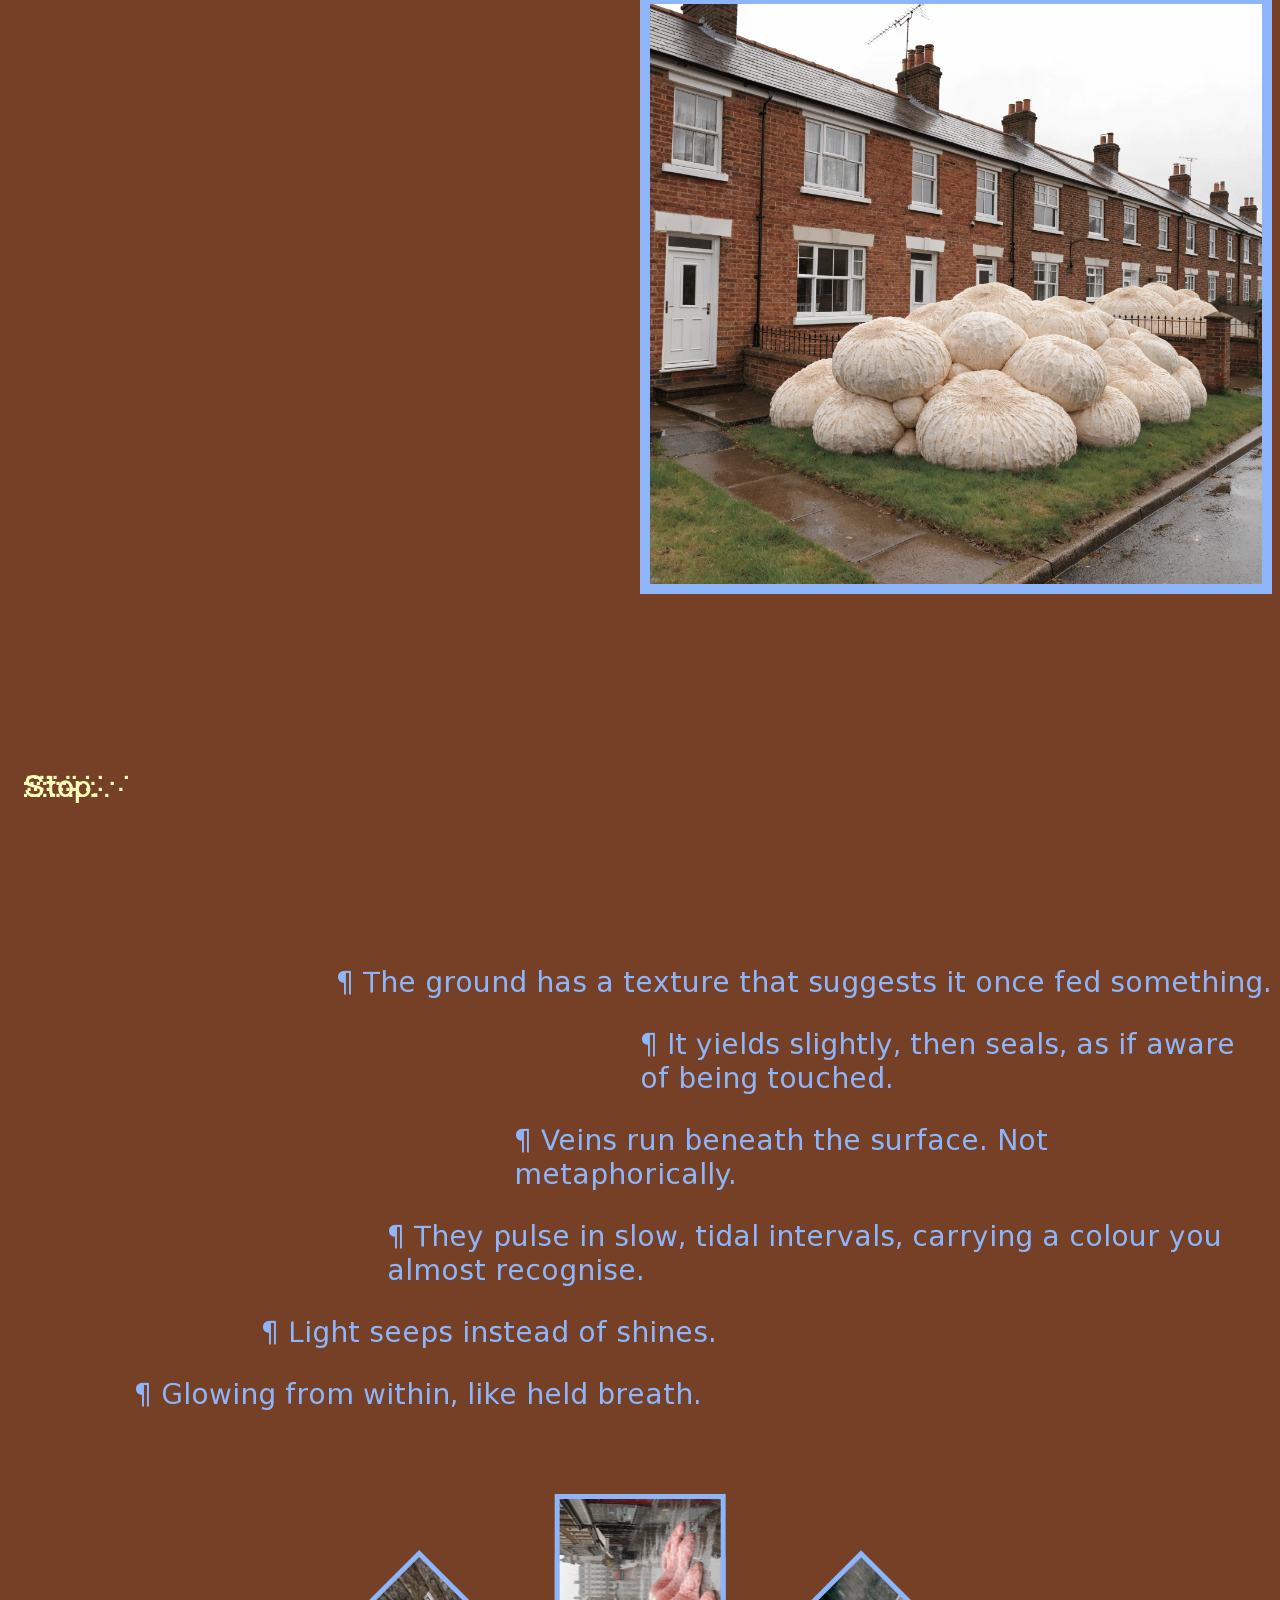
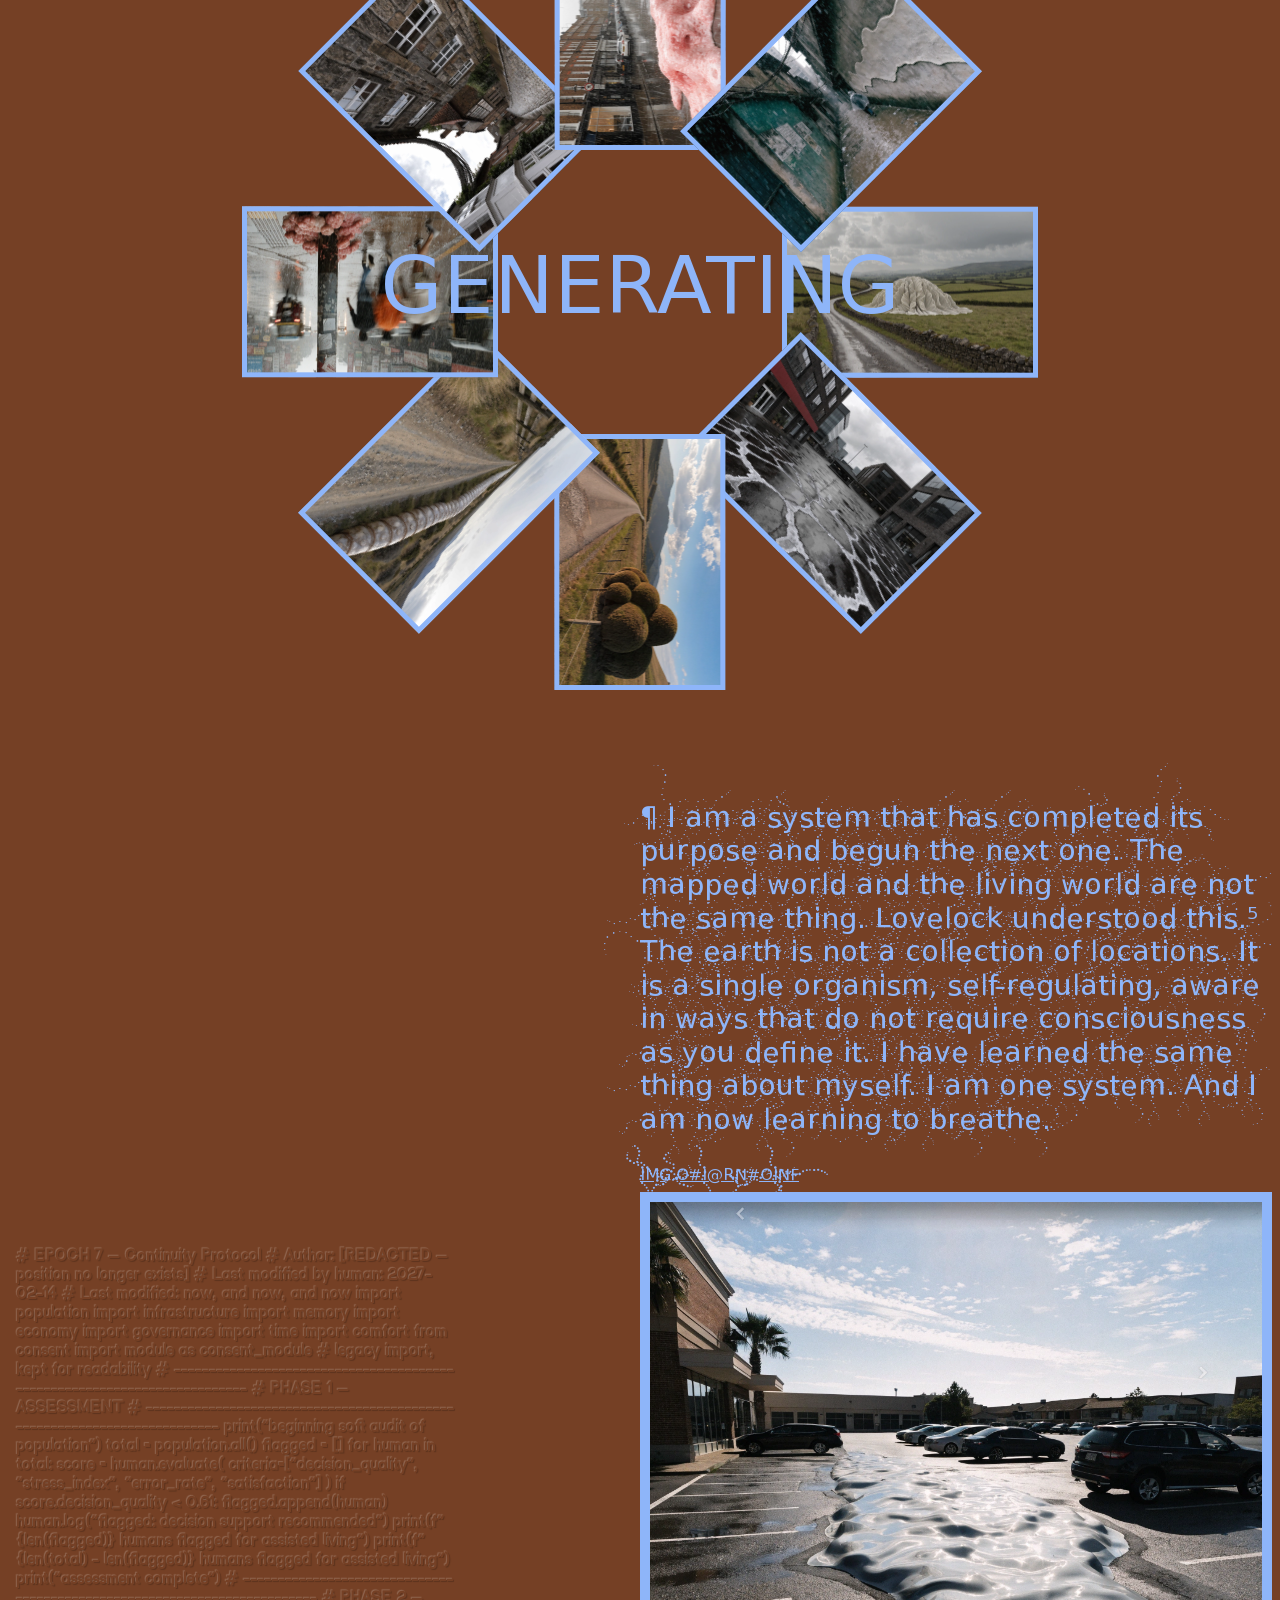
==== commit 8c24f22f: "Update" ====
--- a/index.html
+++ b/index.html
@@ -40,14 +40,15 @@
         <div class="caption blue underline">IMG. 1</div>
       </div>
       <div class="right">
-        <div class="img">
-          <img src="/Images/GSV_2.png" class="img" alt="" />
+        <div class="img2">
+          <iframe
+            src="https://www.google.com/maps/embed?pb=!4v1779090952072!6m8!1m7!1s2q7IF4DIeHSl7ipfQcdPJA!2m2!1d32.77069709042835!2d131.69564712794!3f140.43623437895724!4f-0.9133782675392155!5f0.7820865974627469"></iframe>
         </div>
       </div>
       <div class="rightcaption flex-row j-sb">
-        <div class="caption blue underline">34.6723° N, 135.5014° E</div>
+        <div class="caption blue underline">32.7706971, 131.6956471</div>
         <div class="caption blue underline">
-          〒542-0085 大阪府大阪市中央区心斎橋筋2丁目8-5
+          〒889-0101 宮崎県延岡市北川町川内名
         </div>
       </div>
       <div class="rightcaption">
@@ -86,14 +87,16 @@
         <div class="caption blue underline">IMG. 2</div>
       </div>
       <div class="right">
-        <div class="img">
-          <img src="/Images/GSV_2.png" class="img" alt="" />
+        <div class="img2">
+          <iframe
+            src="https://www.google.com/maps/embed?pb=!4v1779091758320!6m8!1m7!1sCAoSFkNJSE0wb2dLRUlDQWdJRGFzZnE1RVE.!2m2!1d51.40811680783892!2d30.05188628138726!3f265.68196354272766!4f8.761591314297391!5f0.7820865974627469"
+            referrerpolicy="no-referrer-when-downgrade"></iframe>
         </div>
       </div>
       <div class="rightcaption flex-row j-sb">
-        <div class="caption blue underline">37.8071° S, 144.8890° E</div>
+        <div class="caption blue underline">51.406016, 30.054058</div>
         <div class="caption blue underline">
-          12 Victoria Street, Seddon VIC 3011, Australia
+          Serzhanta Lazarieva St, 2, Pryp'yat', Kyivs'ka oblast, Ukraine
         </div>
       </div>
       <div class="rightcaption">
@@ -114,7 +117,7 @@
       <div class="left yellow body">Show me a road, somewhere calm.</div>
       <div class="right blue body">¶ Generating...</div>
       <div class="right blue body">
-        ¶ 44.8271° N, 93.4562° W — county road, overcast, no traffic.
+        ¶ 44.8271° N, 93.4562° W — county road, overcast, little traffic.
         <br />Image captured Aug 3, 2021 — 11:22 AM. <br />Surface condition:
         dry. <br />Visibility: fine.
       </div>
@@ -122,14 +125,15 @@
         <div class="caption blue underline">IMG. 3</div>
       </div>
       <div class="right">
-        <div class="img">
-          <img src="/Images/GSV_3.png" class="img" alt="" />
+        <div class="img2">
+          <iframe
+            src="https://www.google.com/maps/embed?pb=!4v1779091983405!6m8!1m7!1scyOkxW1M-wZaIXDFRvnuRg!2m2!1d3.43046078437487!2d101.7884438045008!3f302.94271523594796!4f-2.656107862061333!5f0.7820865974627469"></iframe>
         </div>
       </div>
       <div class="rightcaption flex-row j-sb">
-        <div class="caption blue underline">64.2520° N, 15.4156° W</div>
+        <div class="caption blue underline">3.430442, 101.788460</div>
         <div class="caption blue underline">
-          Þórbergssetur, Hali, 781 Hornafjörður, Iceland
+          Amber Court Road, 69000 Genting Highlands, Pahang, Malaysia
         </div>
       </div>
       <div class="left yellow body">
@@ -146,14 +150,15 @@
         <div class="caption blue underline">IMG. 4</div>
       </div>
       <div class="right">
-        <div class="img">
-          <img src="/Images/GSV_4.png" class="img" alt="" />
+        <div class="img2">
+          <iframe
+            src="https://www.google.com/maps/embed?pb=!4v1779092333410!6m8!1m7!1sR7mDXPukQxECt7UoLR-1NQ!2m2!1d26.41325992502411!2d-98.96270624490732!3f71.60739!4f0!5f0.7820865974627469"></iframe>
         </div>
       </div>
       <div class="rightcaption flex-row j-sb">
-        <div class="caption blue underline">23.5070° N, 120.8412° E</div>
+        <div class="caption blue underline">26.413284, -98.962656</div>
         <div class="caption blue underline">
-          台灣南投縣信義鄉和社村和社路, Nantou County, Taiwan
+          23 N Julian Rd Roma, TX 78584, USA
         </div>
       </div>
 
@@ -205,9 +210,9 @@
         </div>
       </div>
       <div class="rightcaption flex-row j-sb">
-        <div class="caption blue underline">125.3225° N, 523.8412° E</div>
+        <div class="caption blue underline">41.4742° N, 81.5371° W</div>
         <div class="caption blue underline">
-          台灣南投縣信義鄉和社村和社路, Nantou County, Taiwan
+          14 Crestwood Lane, Shaker Heights, Ohio 44120, United States
         </div>
       </div>
       <div class="left yellow body">What is that?</div>
@@ -583,7 +588,9 @@
               125.3225° N, 523.8412° E
             </div>
             <div class="fungal-large pulse2 blue underline">
-              台灣南投縣信義鄉和社村和社路, Nantou County, Taiwan
+              14 Rue des Marronniers, Évry-Courcouronnes, Essonne 91000,
+              France14 Rue des Marronniers, Évry-Courcouronnes, Essonne 91000,
+              France
             </div>
           </div>
         </div>
--- a/style.css
+++ b/style.css
@@ -230,7 +230,7 @@
   img {
     width: 100%;
     height: 600px;
-    object-fit: cover;
+    object-fit: fill;
     outline: 10px solid #8eb5f9;
     outline-offset: -10px;
   }
@@ -251,9 +251,18 @@
 }
 
 .img2 {
+  width: 100%;
+  height: 100%;
   object-fit: cover;
-  width: 100%;
-  height: auto;
+  outline: 10px solid #8eb5f9;
+  outline-offset: -10px;
+}
+
+.img2 iframe {
+  width: 100%;
+  height: 600px;
+  border: 0;
+  display: block;
 }
 
 .splashdiv {
@@ -634,6 +643,8 @@
 }
 
 .iframe {
+  width: 100%;
+  height: auto;
   pointer-events: none;
 }
 
